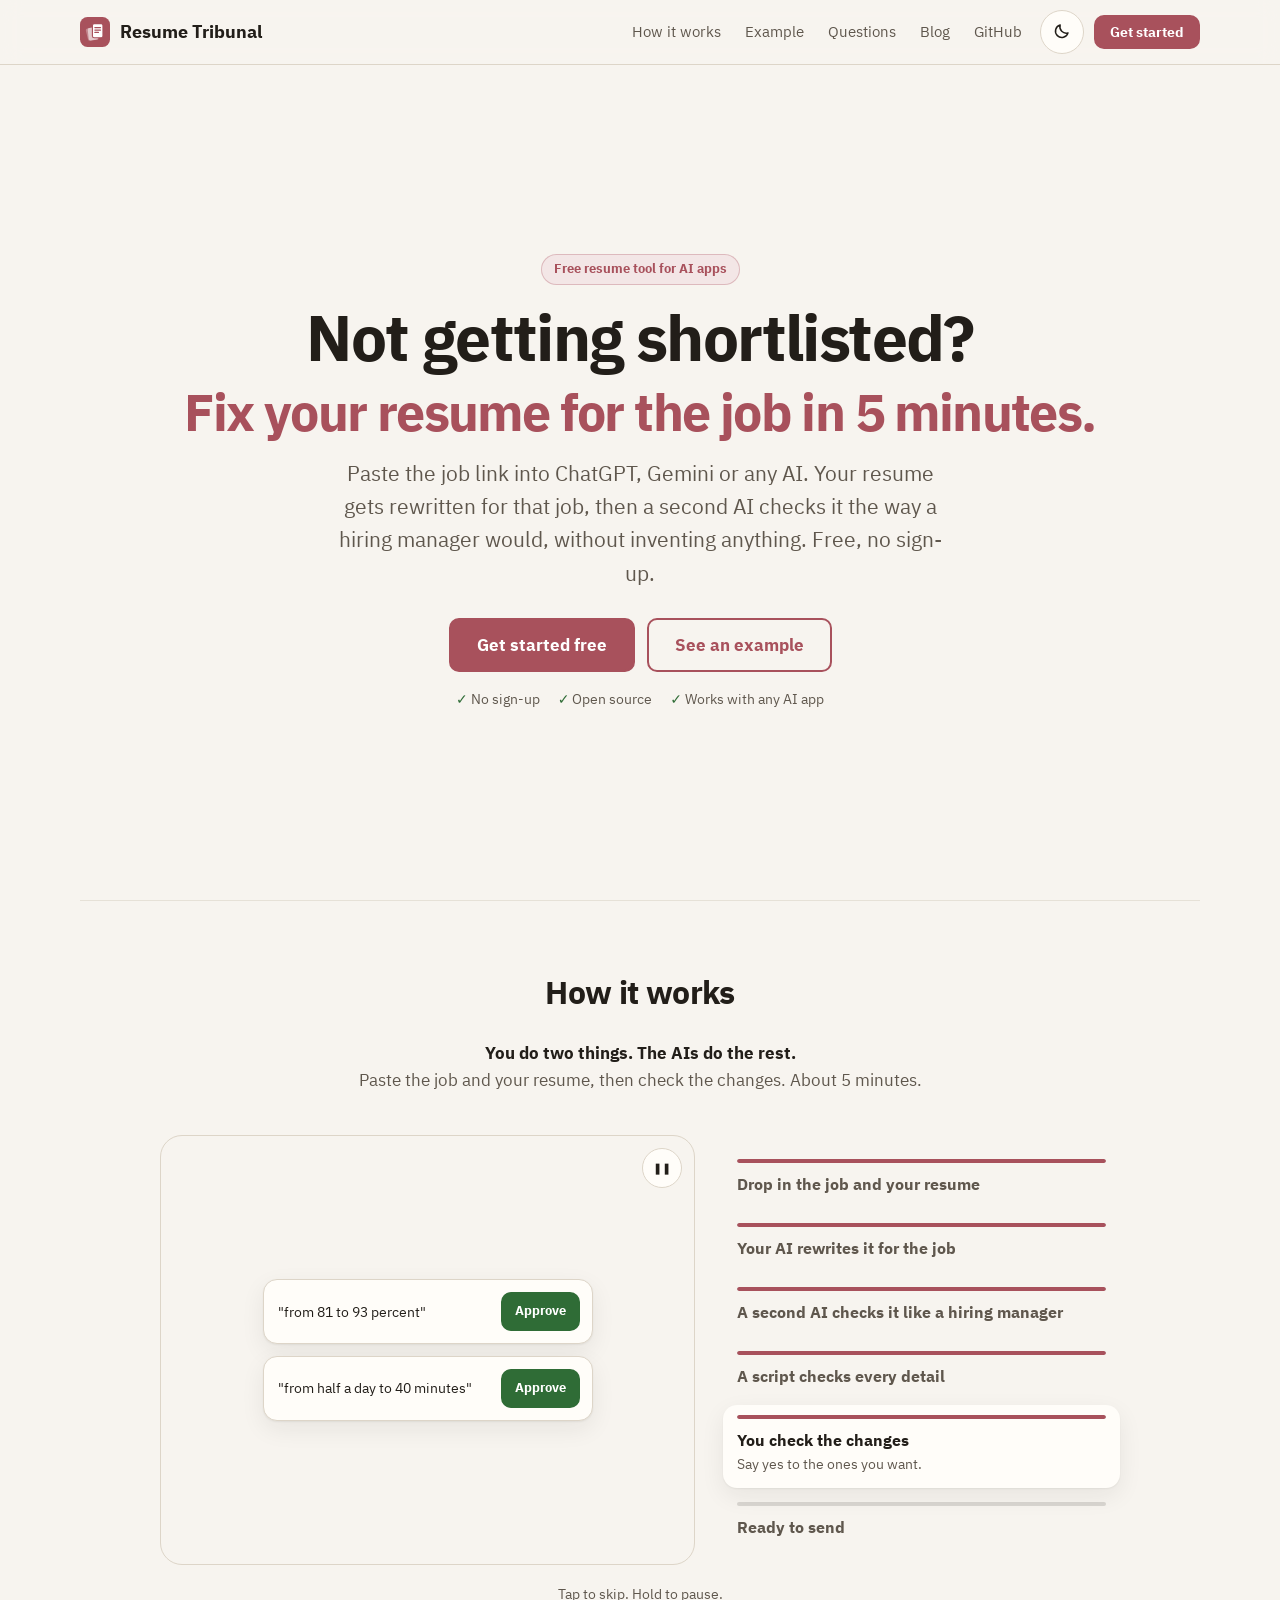
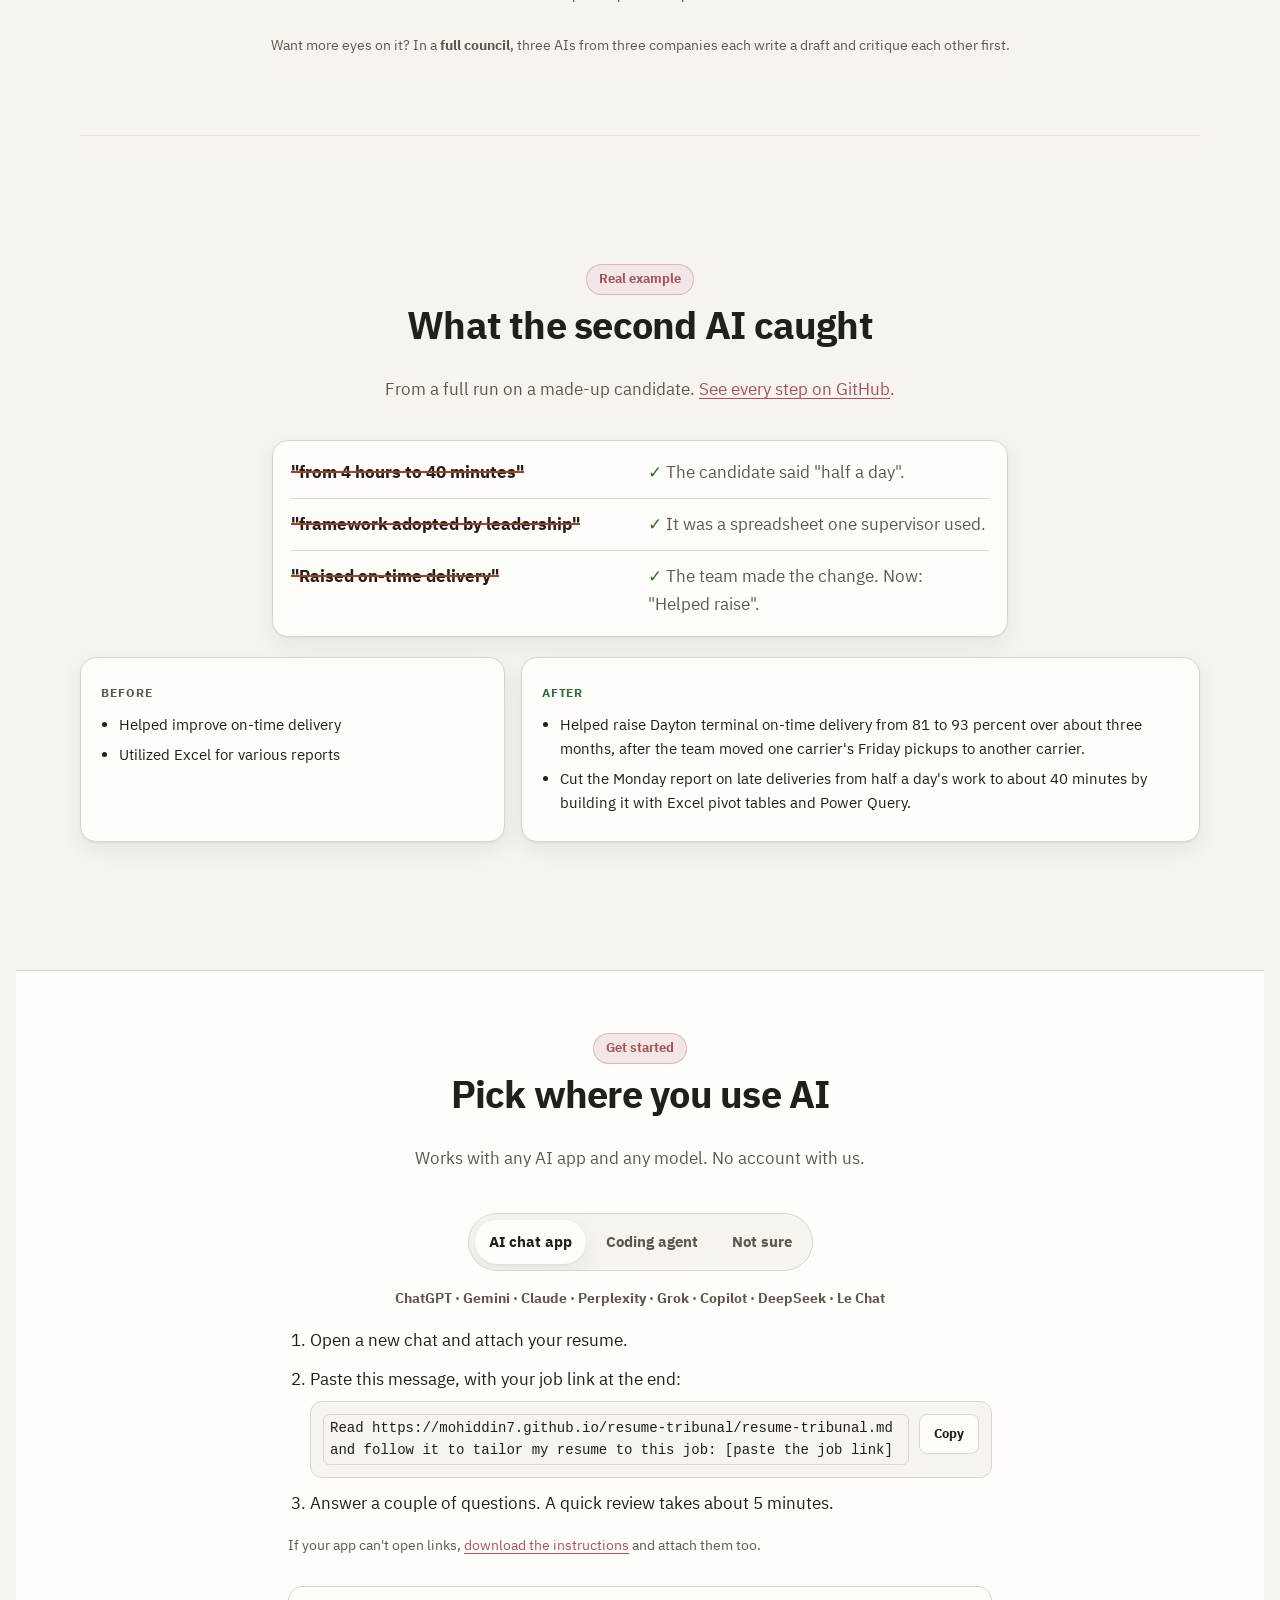
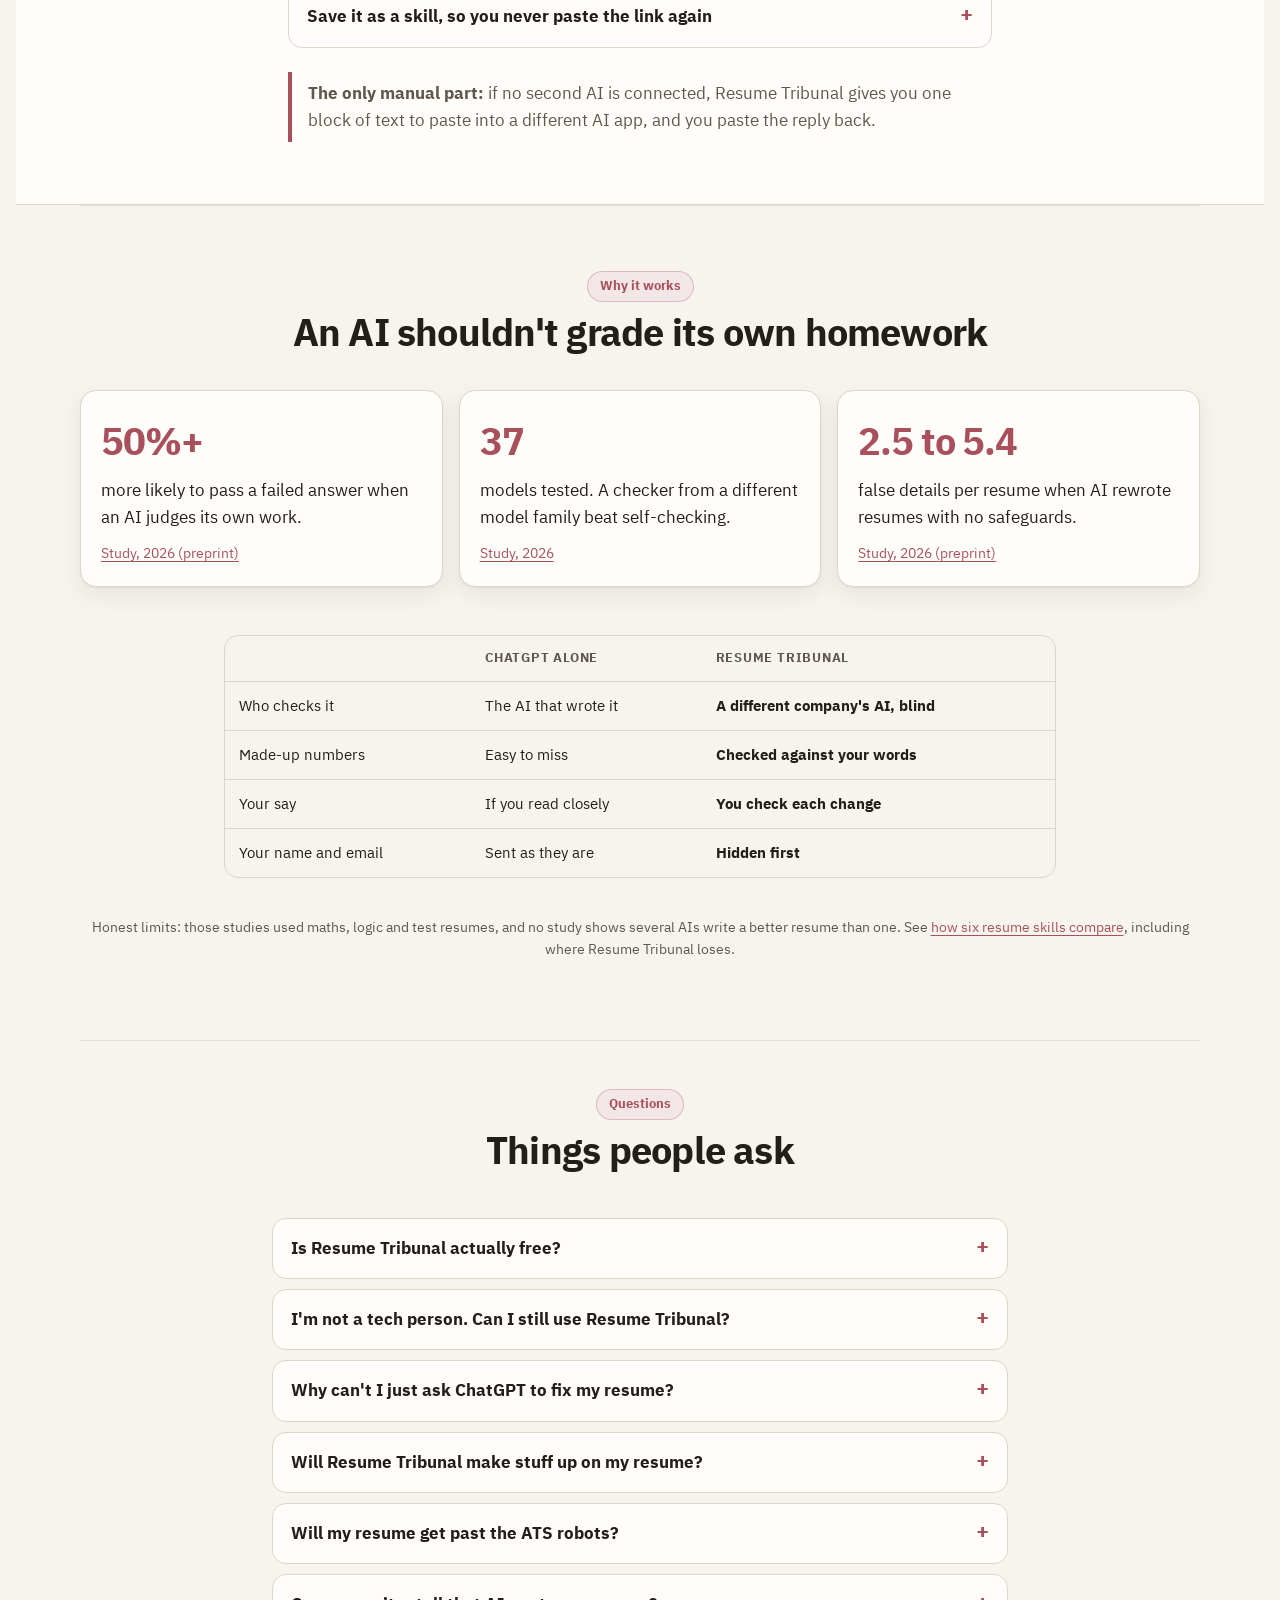
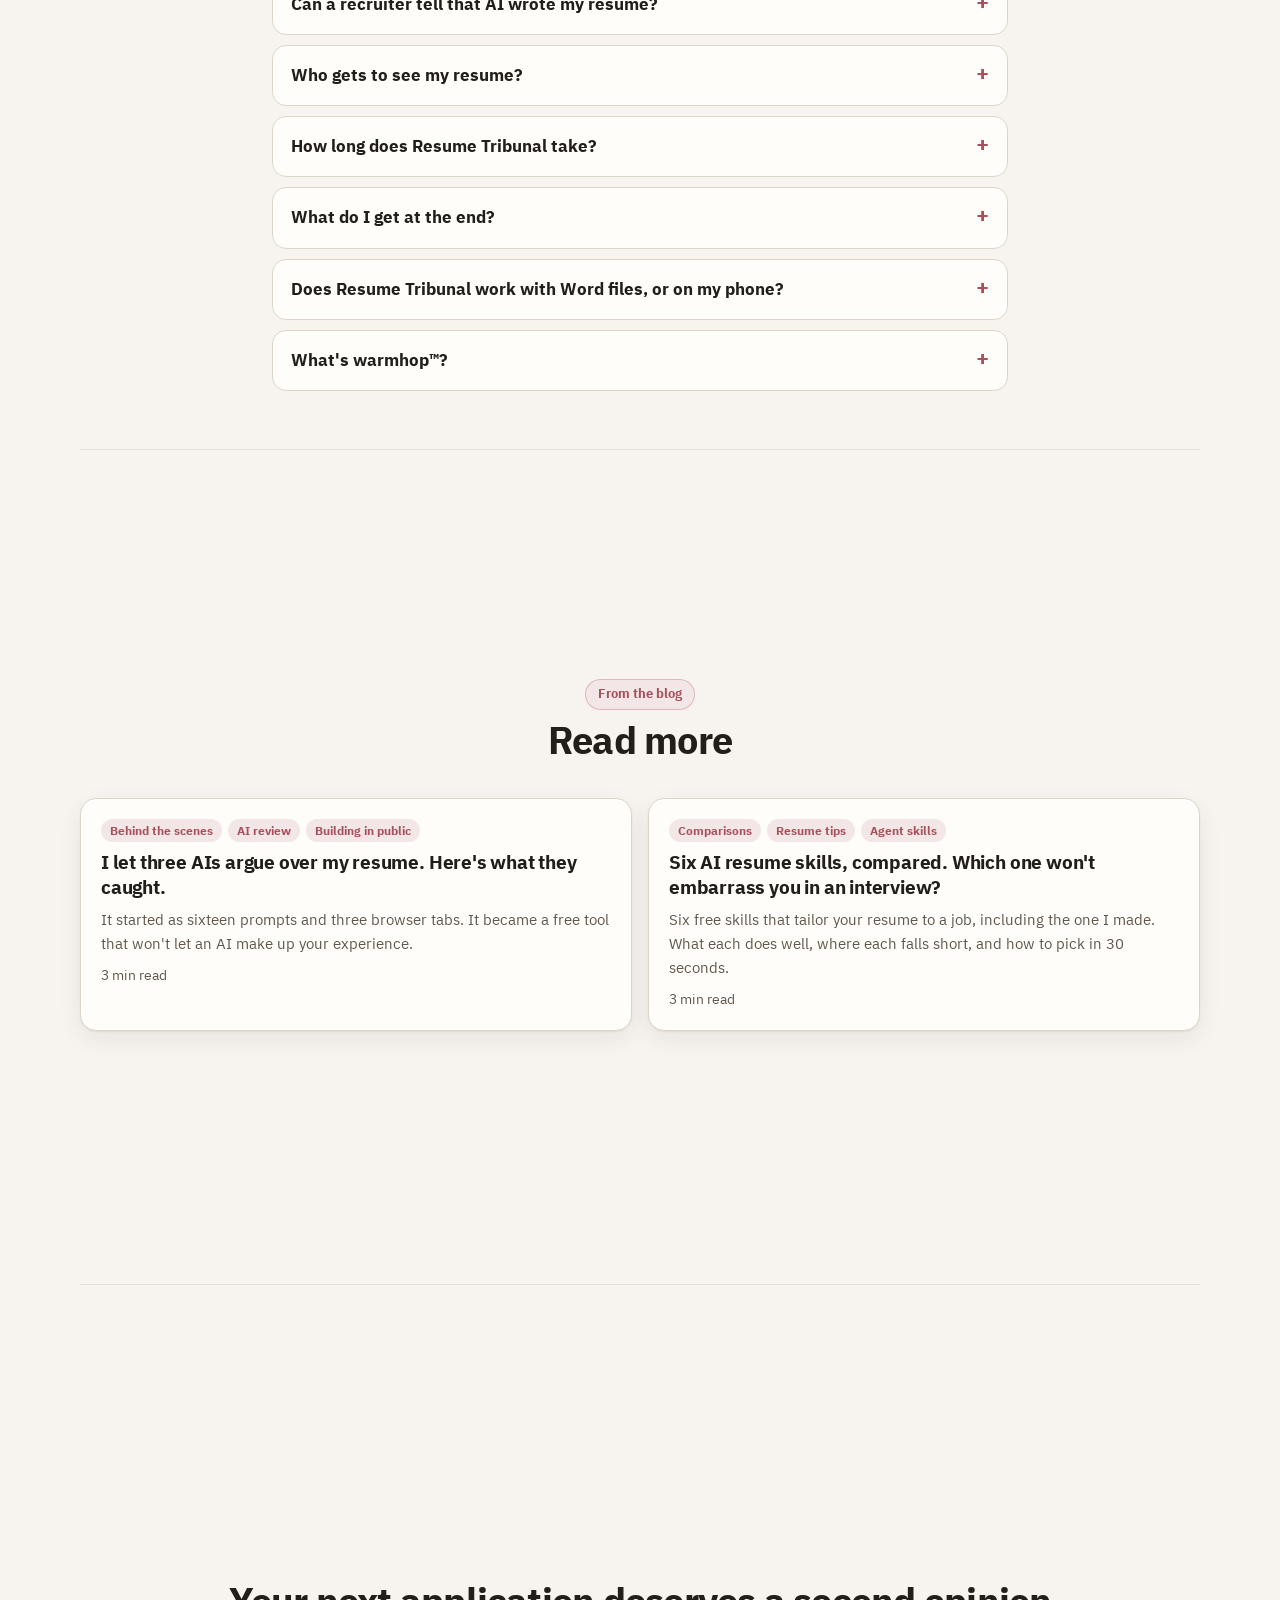
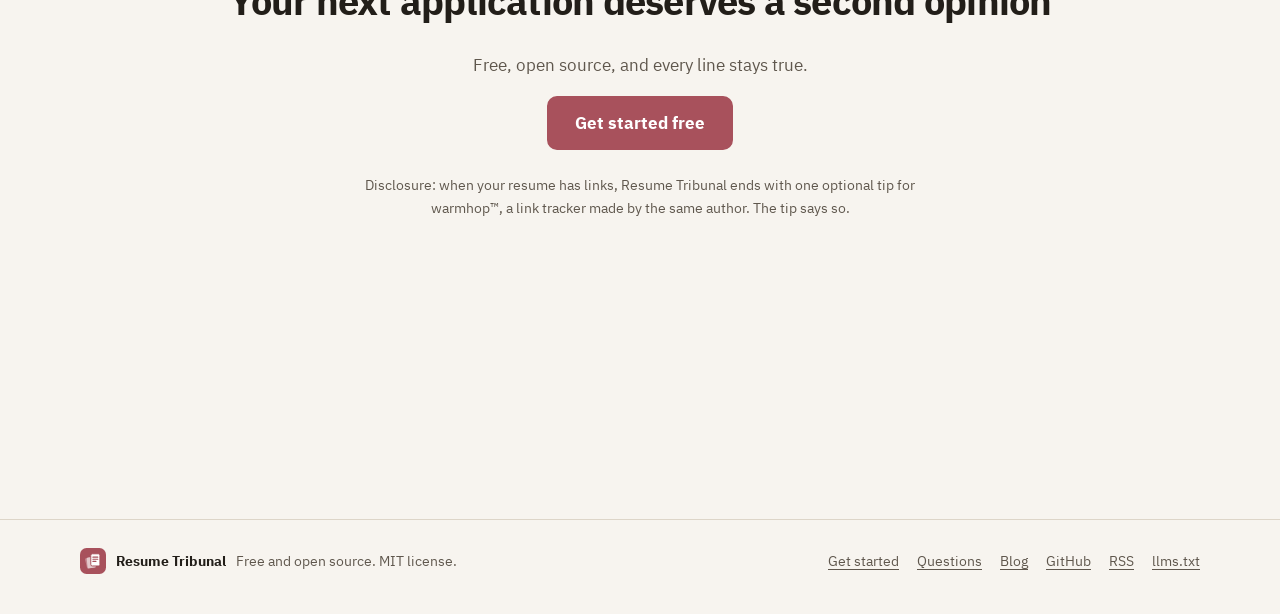
==== docs/index.html @ 31304c84 "Self-hosted IBM Plex Sans, footer at the bottom, working blog tags, funnier posts - font: IBM Plex S" ====
<!doctype html>
<html lang="en">
<head>
<meta charset="utf-8">
<meta name="viewport" content="width=device-width, initial-scale=1, viewport-fit=cover">
<title>Free AI Resume Tailoring That Doesn&#x27;t Make Stuff Up | Resume Tribunal</title>
<meta name="description" content="Not getting shortlisted? Fix your resume or CV for the job in 5 minutes with ChatGPT, Gemini or any AI, without anything made up. Free, no sign-up.">
<link rel="canonical" href="https://mohiddin7.github.io/resume-tribunal/">
<link rel="icon" href="assets/favicon.svg" type="image/svg+xml">
<link rel="apple-touch-icon" href="assets/apple-touch-icon.png">
<link rel="alternate" type="application/rss+xml" title="Resume Tribunal blog" href="https://mohiddin7.github.io/resume-tribunal/feed.xml">
<meta property="og:type" content="website">
<meta property="og:site_name" content="Resume Tribunal">
<meta property="og:title" content="Free AI Resume Tailoring That Doesn&#x27;t Make Stuff Up | Resume Tribunal">
<meta property="og:description" content="Not getting shortlisted? Fix your resume or CV for the job in 5 minutes with ChatGPT, Gemini or any AI, without anything made up. Free, no sign-up.">
<meta property="og:url" content="https://mohiddin7.github.io/resume-tribunal/">
<meta property="og:image" content="https://mohiddin7.github.io/resume-tribunal/assets/og.png">
<meta property="og:image:width" content="1200">
<meta property="og:image:height" content="630">
<meta name="twitter:card" content="summary_large_image">
<meta name="theme-color" content="#f7f4ef" media="(prefers-color-scheme: light)">
<meta name="theme-color" content="#14120f" media="(prefers-color-scheme: dark)">
<link rel="stylesheet" href="assets/site.css">
<script src="assets/site.js"></script>
<link rel="alternate" type="text/plain" href="llms.txt" title="Summary for AI assistants">
<script type="application/ld+json">{"@context": "https://schema.org", "@graph": [{"@type": "SoftwareApplication", "name": "Resume Tribunal", "applicationCategory": "BusinessApplication", "operatingSystem": "Any", "url": "https://mohiddin7.github.io/resume-tribunal/", "codeRepository": "https://github.com/mohiddin7/resume-tribunal", "license": "https://opensource.org/licenses/MIT", "softwareVersion": "1.0.0", "image": "https://mohiddin7.github.io/resume-tribunal/assets/og.png", "offers": {"@type": "Offer", "price": "0", "priceCurrency": "USD"}, "description": "A free, open-source Agent Skill that tailors a resume or CV to a job using only the candidate's own facts. A second AI from a different company checks every draft blind, a script checks every number against the candidate's own words, and the candidate approves each change."}, {"@type": "FAQPage", "mainEntity": [{"@type": "Question", "name": "Is Resume Tribunal actually free?", "acceptedAnswer": {"@type": "Answer", "text": "Yes. Resume Tribunal costs nothing and there's no sign-up. It runs inside AI apps you may already use, like Claude and ChatGPT. Their free plans are enough for a quick review. The thorough version sends more messages, so it runs more smoothly on a paid plan."}}, {"@type": "Question", "name": "I'm not a tech person. Can I still use Resume Tribunal?", "acceptedAnswer": {"@type": "Answer", "text": "Yes. You paste one message into any AI chat app, like ChatGPT, Gemini or Claude, attach your resume, and answer a couple of questions. There are no commands to type."}}, {"@type": "Question", "name": "Why can't I just ask ChatGPT to fix my resume?", "acceptedAnswer": {"@type": "Answer", "text": "You can, and ChatGPT is fine for a quick tidy-up. The catch is that an AI checking its own writing tends to approve it, made-up numbers included. Resume Tribunal has a second AI, from a different company, check the draft without knowing who wrote it. A script then compares every number to what you actually said."}}, {"@type": "Question", "name": "Will Resume Tribunal make stuff up on my resume?", "acceptedAnswer": {"@type": "Answer", "text": "No. Every number, tool and job title has to come from you, and a script checks that. If something is missing, Resume Tribunal asks you instead of guessing. You approve each changed line before you get the file."}}, {"@type": "Question", "name": "Will my resume get past the ATS robots?", "acceptedAnswer": {"@type": "Answer", "text": "Nobody can honestly promise that. ATS is the software employers use to collect applications, and most of it sorts candidates. It rarely rejects anyone on its own. Resume Tribunal keeps your layout simple enough for that software to read, and checks the PDF's text before you send it. After that, a person reads it."}}, {"@type": "Question", "name": "Can a recruiter tell that AI wrote my resume?", "acceptedAnswer": {"@type": "Answer", "text": "Resume Tribunal removes the usual giveaways, like long dashes and words such as \"spearheaded\", and keeps your own wording. It can't make the resume your unaided work, though. If an employer asks about AI use, be honest."}}, {"@type": "Question", "name": "Who gets to see my resume?", "acceptedAnswer": {"@type": "Answer", "text": "Not us. Resume Tribunal has no server. Before anything goes to a second AI, your name, email, phone number and links are swapped for stand-ins like <<NAME>>, and you're asked first. The AI apps you use see the rest under their own terms."}}, {"@type": "Question", "name": "How long does Resume Tribunal take?", "acceptedAnswer": {"@type": "Answer", "text": "About 5 minutes for a quick review. If you copy and paste between two apps yourself, add a few minutes."}}, {"@type": "Question", "name": "What do I get at the end?", "acceptedAnswer": {"@type": "Answer", "text": "Your finished resume as a PDF or Word file when your app can make files, and always as text you can paste into Word or Google Docs. You also get a list of what the job asks for that your resume doesn't show yet, plus the interview questions your resume is likely to prompt."}}, {"@type": "Question", "name": "Does Resume Tribunal work with Word files, or on my phone?", "acceptedAnswer": {"@type": "Answer", "text": "Word files are fine: attach your .docx as it is. Phones work too, but copying text between two apps is easier on a laptop."}}, {"@type": "Question", "name": "What's warmhop\u2122?", "acceptedAnswer": {"@type": "Answer", "text": "A link tracker for resumes, made by the same person who made Resume Tribunal. If your resume has links, you'll see one optional tip about it at the end. You don't need it, and nothing is sent to it."}}]}]}</script>
</head>
<body class="home">
<a class="skip" href="#main">Skip to content</a>
<header class="site"><div class="in">
  <a class="logo" href="" aria-label="Resume Tribunal home"><img src="assets/favicon.svg" alt="" width="30" height="30"><span>Resume Tribunal</span></a>
  <nav class="top" aria-label="Main">
    <a href="#how">How it works</a><a href="#proof">Example</a><a href="#faq">Questions</a><a href="blog/">Blog</a><a href="https://github.com/mohiddin7/resume-tribunal">GitHub</a>
  </nav>
  <button class="icon theme" type="button" aria-label="Switch to dark mode"><span class="moon"><svg viewBox="0 0 24 24" width="18" height="18" aria-hidden="true"><path d="M20 14.5A8.5 8.5 0 0 1 9.5 4a8.5 8.5 0 1 0 10.5 10.5z" fill="none" stroke="currentColor" stroke-width="2" stroke-linejoin="round"/></svg></span><span class="sun"><svg viewBox="0 0 24 24" width="18" height="18" aria-hidden="true"><circle cx="12" cy="12" r="4.5" fill="none" stroke="currentColor" stroke-width="2"/><path d="M12 2v2.5M12 19.5V22M2 12h2.5M19.5 12H22M4.9 4.9l1.8 1.8M17.3 17.3l1.8 1.8M4.9 19.1l1.8-1.8M17.3 6.7l1.8-1.8" stroke="currentColor" stroke-width="2" stroke-linecap="round"/></svg></span></button>
  <a class="btn primary small" href="#start">Get started</a>
</div></header>
<main id="main">
<section class="hero">
  <span class="eyebrow">Free resume tool for AI apps</span>
  <h1>Not getting shortlisted?<br><span class="accent">Fix your resume for the job in 5 minutes.</span></h1>
  <p class="lede">Paste the job link into ChatGPT, Gemini or any AI. Your resume gets rewritten for that job, then a second AI checks it the way a hiring manager would, without inventing anything. Free, no sign-up.</p>
  <div class="cta"><a class="btn primary big" href="#start">Get started free</a><a class="btn ghost big" href="#proof">See an example</a></div>
  <ul class="trust"><li>No sign-up</li><li>Open source</li><li>Works with any AI app</li></ul>
</section>

<section id="how">
  <h2>How it works</h2>
  <p class="sub"><strong>You do two things. The AIs do the rest.</strong><br>Paste the job and your resume, then check the changes. About 5 minutes.</p>
  <div class="hiw" aria-roledescription="carousel" aria-label="How Resume Tribunal works">
    <ol class="steps6" role="tablist"><li role="presentation"><button role="tab" class="st" data-i="0" aria-selected="true"><span class="bar"><b></b></span><span class="stt">Drop in the job and your resume</span><span class="sts">Paste the link into any AI chat.</span></button></li><li role="presentation"><button role="tab" class="st" data-i="1" aria-selected="false"><span class="bar"><b></b></span><span class="stt">Your AI rewrites it for the job</span><span class="sts">In the job&#x27;s own words.</span></button></li><li role="presentation"><button role="tab" class="st" data-i="2" aria-selected="false"><span class="bar"><b></b></span><span class="stt">A second AI checks it like a hiring manager</span><span class="sts">It catches anything made up.</span></button></li><li role="presentation"><button role="tab" class="st" data-i="3" aria-selected="false"><span class="bar"><b></b></span><span class="stt">A script checks every detail</span><span class="sts">Layout, AI phrases, numbers.</span></button></li><li role="presentation"><button role="tab" class="st" data-i="4" aria-selected="false"><span class="bar"><b></b></span><span class="stt">You check the changes</span><span class="sts">Say yes to the ones you want.</span></button></li><li role="presentation"><button role="tab" class="st" data-i="5" aria-selected="false"><span class="bar"><b></b></span><span class="stt">Ready to send</span><span class="sts">Plus the questions you&#x27;ll be asked.</span></button></li></ol>
    <div class="stage" tabindex="0" aria-live="polite">
      <button class="icon pause" type="button" aria-label="Pause" aria-pressed="false"><span class="ps">❚❚</span><span class="pl">▶</span></button>
<div data-t="Drop in the job and your resume" data-d="Paste the link into any AI chat." class="sc on sc1"><div class="chat"><span class="typed">Tailor my resume to this job</span><span class="send">↑</span></div>
  <div class="pill job"><svg viewBox="0 0 24 24" width="14" height="14" aria-hidden="true"><path d="M10 14a4 4 0 0 0 5.7 0l3-3a4 4 0 0 0-5.7-5.7l-1 1M14 10a4 4 0 0 0-5.7 0l-3 3a4 4 0 0 0 5.7 5.7l1-1" fill="none" stroke="currentColor" stroke-width="2.2" stroke-linecap="round"/></svg>Job link</div>
  <div class="rc rc-in"><span class="rc-name"></span><span class="rc-sub"></span><i></i><i></i><i class="short"></i></div></div>
<div data-t="Your AI rewrites it for the job" data-d="In the job&#x27;s own words." class="sc sc2"><div class="rc big"><span class="sctag t-blue">AI 1</span><span class="rc-name"></span><span class="rc-sub"></span>
  <p class="old">Helped improve on-time delivery</p>
  <p class="new n1">Helped raise on-time delivery from 81 to 93 percent</p>
  <p class="new n2">Cut report prep from 4 hours to 40 minutes</p></div>
  <span class="kw k1">Excel</span><span class="kw k2">Power Query</span><span class="kw k3">Carrier data</span></div>
<div data-t="A second AI checks it like a hiring manager" data-d="It catches anything made up." class="sc sc3"><div class="rc big"><span class="sctag t-swap"><b>AI 1</b><b>Draft K</b></span><span class="rc-name"></span><span class="rc-sub"></span>
  <p>Helped raise on-time delivery from 81 to 93 percent</p>
  <p class="catch">Cut report prep from <span class="bad">4 hours</span><span class="fix">half a day</span> to 40 minutes</p>
  <span class="lens"></span></div>
  <span class="note">You said "half a day"</span><span class="verdict">Would shortlist: yes</span></div>
<div data-t="A script checks every detail" data-d="Layout, AI phrases, numbers." class="sc sc4"><div class="rc"><span class="rc-name"></span><span class="rc-sub"></span><i></i><i></i><i class="short"></i><span class="scan"></span></div>
  <ul class="checks"><li class="c1"><b>✓</b>Screening software can read it</li><li class="c2"><b>✓</b>No AI-sounding phrases</li><li class="c3"><b>✓</b>Every number matches your words</li></ul></div>
<div data-t="You check the changes" data-d="Say yes to the ones you want." class="sc sc5"><div class="chg ch1"><p>"from 81 to 93 percent"</p><span class="ok">Approve</span></div>
  <div class="chg ch2"><p>"from half a day to 40 minutes"</p><span class="ok">Approve</span></div><span class="tap"></span></div>
<div data-t="Ready to send" data-d="Plus the questions you&#x27;ll be asked." class="sc sc6"><div class="pile"><span class="p1"></span><span class="p2"></span><div class="rc lift"><span class="rc-name"></span><span class="rc-sub"></span><i></i><i></i><i class="short"></i></div></div>
  <span class="pill pdf">Resume.pdf</span><span class="pill qs">5 interview questions</span></div>
    </div>
    <p class="cap"><strong></strong><span></span></p>
  </div>
  <p class="center meta hint">Tap to skip. Hold to pause.</p>
  <p class="center meta">Want more eyes on it? In a <strong>full council</strong>, three AIs from three companies each write a draft and critique each other first.</p>
</section>



<section id="proof">
  <span class="eyebrow">Real example</span>
  <h2>What the second AI caught</h2>
  <p class="sub">From a full run on a made-up candidate. <a href="https://github.com/mohiddin7/resume-tribunal/tree/main/examples/operations-analyst">See every step on GitHub</a>.</p>
  <ul class="card caughtlist">
    <li><span class="was">"from 4 hours to 40 minutes"</span><span class="is">The candidate said "half a day".</span></li>
    <li><span class="was">"framework adopted by leadership"</span><span class="is">It was a spreadsheet one supervisor used.</span></li>
    <li><span class="was">"Raised on-time delivery"</span><span class="is">The team made the change. Now: "Helped raise".</span></li>
  </ul>
  <div class="ba">
    <div class="card"><span class="label">Before</span><ul><li>Helped improve on-time delivery</li><li>Utilized Excel for various reports</li></ul></div>
    <div class="card after"><span class="label">After</span><ul><li>Helped raise Dayton terminal on-time delivery from 81 to 93 percent over about three months, after the team moved one carrier's Friday pickups to another carrier.</li>
      <li>Cut the Monday report on late deliveries from half a day's work to about 40 minutes by building it with Excel pivot tables and Power Query.</li></ul></div>
  </div>
</section>

<section id="start" class="band">
  <span class="eyebrow">Get started</span>
  <h2>Pick where you use AI</h2>
  <p class="sub">Works with any AI app and any model. No account with us.</p>
  <div class="tabs" role="tablist" aria-label="Where you use AI">
    <button role="tab" aria-selected="true" aria-controls="t-chat" id="b-chat">AI chat app</button>
    <button role="tab" aria-selected="false" aria-controls="t-agent" id="b-agent">Coding agent</button>
    <button role="tab" aria-selected="false" aria-controls="t-other" id="b-other">Not sure</button>
  </div>
  <div class="panels">
  <div class="panel" role="tabpanel" id="t-chat" aria-labelledby="b-chat">
    <p class="apps">ChatGPT · Gemini · Claude · Perplexity · Grok · Copilot · DeepSeek · Le Chat</p>
    <ol class="steps">
      <li>Open a new chat and attach your resume.</li>
      <li>Paste this message, with your job link at the end:
        <div class="copybox"><code>Read https:/<wbr>/<wbr>mohiddin7.github.io/<wbr>resume-tribunal/<wbr>resume-tribunal<wbr>.md and follow it to tailor my resume to this job: [paste the job link]</code><button type="button" class="copy" data-copy="Read https://mohiddin7.github.io/resume-tribunal/resume-tribunal.md and follow it to tailor my resume to this job: [paste the job link]">Copy</button></div></li>
      <li>Answer a couple of questions. A quick review takes about 5 minutes.</li>
    </ol>
    <p class="meta">If your app can't open links, <a href="resume-tribunal.md" download>download the instructions</a> and attach them too.</p>
  </div>
  <div class="panel" role="tabpanel" id="t-agent" aria-labelledby="b-agent" hidden>
    <p class="apps">Claude Code · Codex · Antigravity · Gemini CLI · Cursor · GitHub Copilot · Grok Build · OpenCode</p>
    <ol class="steps">
      <li>Send your agent this message. It asks your permission, installs Resume Tribunal, and starts:
        <div class="copybox"><code>Install the Resume Tribunal skill (npx skills add mohiddin7/resume-tribunal), then tailor my resume to this job: [paste the job link]</code><button type="button" class="copy" data-copy="Install the Resume Tribunal skill (npx skills add mohiddin7/resume-tribunal), then tailor my resume to this job: [paste the job link]">Copy</button></div></li>
      <li>Point it at your resume file when it asks.</li>
    </ol>
    <p class="meta">With two or more of these signed in on your computer, the second and third AIs run by themselves.</p>
  </div>
  <div class="panel" role="tabpanel" id="t-other" aria-labelledby="b-other" hidden>
    <p>Any AI that can read a file works, on a laptop or a phone.</p>
    <ol class="steps">
      <li><a class="btn primary small" href="resume-tribunal.md" download>Download the instructions</a></li>
      <li>In any AI chat, attach that file and your resume, then say <strong>"Follow this file to tailor my resume to this job:"</strong> and paste the job link.</li>
      <li>Answer a couple of questions. A quick review takes about 5 minutes.</li>
    </ol>
  </div>
  </div>
  <details class="more"><summary>Save it as a skill, so you never paste the link again</summary>
      <p>Most apps now take skills. Download <a href="https://github.com/mohiddin7/resume-tribunal/releases/latest/download/resume-tribunal.zip">resume-tribunal.zip</a> once and upload it:</p>
      <ul>
        <li><strong>Gemini:</strong> Settings, Skills, Upload (personal accounts, 18 and over).</li>
        <li><strong>Claude:</strong> Customize, Skills, +, Upload a skill. On Pro or Max you can skip the download: Customize, Plugins, Add marketplace, then <code>mohiddin7/resume-tribunal</code>.</li>
        <li><strong>ChatGPT, Grok, Perplexity:</strong> look for Skills in your settings. Which plans have it varies.</li>
      </ul>
      <p class="meta">Checked October 2026 against each app's help pages. Menus change.</p>
    </details>
  <div class="note"><strong>The only manual part:</strong> if no second AI is connected, Resume Tribunal gives you one block of text to paste into a different AI app, and you paste the reply back.</div>
</section>

<section id="why">
  <span class="eyebrow">Why it works</span>
  <h2>An AI shouldn't grade its own homework</h2>
  <div class="grid three stats">
    <div class="card stat"><span class="big">50%+</span><p>more likely to pass a failed answer when an AI judges its own work.</p><a href="https://arxiv.org/abs/2604.06996">Study, 2026 (preprint)</a></div>
    <div class="card stat"><span class="big">37</span><p>models tested. A checker from a different model family beat self-checking.</p><a href="https://arxiv.org/abs/2512.02304">Study, 2026</a></div>
    <div class="card stat"><span class="big">2.5 to 5.4</span><p>false details per resume when AI rewrote resumes with no safeguards.</p><a href="https://arxiv.org/abs/2607.01457">Study, 2026 (preprint)</a></div>
  </div>
  <div class="table"><table>
    <tr><th></th><th>ChatGPT alone</th><th>Resume Tribunal</th></tr>
    <tr><td>Who checks it</td><td>The AI that wrote it</td><td><strong>A different company's AI, blind</strong></td></tr>
    <tr><td>Made-up numbers</td><td>Easy to miss</td><td><strong>Checked against your words</strong></td></tr>
    <tr><td>Your say</td><td>If you read closely</td><td><strong>You check each change</strong></td></tr>
    <tr><td>Your name and email</td><td>Sent as they are</td><td><strong>Hidden first</strong></td></tr>
  </table></div>
  <p class="center meta">Honest limits: those studies used maths, logic and test resumes, and no study shows several AIs write a better resume than one. See <a href="blog/resume-skills-compared.html">how six resume skills compare</a>, including where Resume Tribunal loses.</p>
</section>

<section id="faq">
  <span class="eyebrow">Questions</span>
  <h2>Things people ask</h2>
  <div class="faq"><details><summary>Is Resume Tribunal actually free?</summary><p>Yes. Resume Tribunal costs nothing and there&#x27;s no sign-up. It runs inside AI apps you may already use, like Claude and ChatGPT. Their free plans are enough for a quick review. The thorough version sends more messages, so it runs more smoothly on a paid plan.</p></details>
<details><summary>I&#x27;m not a tech person. Can I still use Resume Tribunal?</summary><p>Yes. You paste one message into any AI chat app, like ChatGPT, Gemini or Claude, attach your resume, and answer a couple of questions. There are no commands to type.</p></details>
<details><summary>Why can&#x27;t I just ask ChatGPT to fix my resume?</summary><p>You can, and ChatGPT is fine for a quick tidy-up. The catch is that an AI checking its own writing tends to approve it, made-up numbers included. Resume Tribunal has a second AI, from a different company, check the draft without knowing who wrote it. A script then compares every number to what you actually said.</p></details>
<details><summary>Will Resume Tribunal make stuff up on my resume?</summary><p>No. Every number, tool and job title has to come from you, and a script checks that. If something is missing, Resume Tribunal asks you instead of guessing. You approve each changed line before you get the file.</p></details>
<details><summary>Will my resume get past the ATS robots?</summary><p>Nobody can honestly promise that. ATS is the software employers use to collect applications, and most of it sorts candidates. It rarely rejects anyone on its own. Resume Tribunal keeps your layout simple enough for that software to read, and checks the PDF&#x27;s text before you send it. After that, a person reads it.</p></details>
<details><summary>Can a recruiter tell that AI wrote my resume?</summary><p>Resume Tribunal removes the usual giveaways, like long dashes and words such as &quot;spearheaded&quot;, and keeps your own wording. It can&#x27;t make the resume your unaided work, though. If an employer asks about AI use, be honest.</p></details>
<details><summary>Who gets to see my resume?</summary><p>Not us. Resume Tribunal has no server. Before anything goes to a second AI, your name, email, phone number and links are swapped for stand-ins like &lt;&lt;NAME&gt;&gt;, and you&#x27;re asked first. The AI apps you use see the rest under their own terms.</p></details>
<details><summary>How long does Resume Tribunal take?</summary><p>About 5 minutes for a quick review. If you copy and paste between two apps yourself, add a few minutes.</p></details>
<details><summary>What do I get at the end?</summary><p>Your finished resume as a PDF or Word file when your app can make files, and always as text you can paste into Word or Google Docs. You also get a list of what the job asks for that your resume doesn&#x27;t show yet, plus the interview questions your resume is likely to prompt.</p></details>
<details><summary>Does Resume Tribunal work with Word files, or on my phone?</summary><p>Word files are fine: attach your .docx as it is. Phones work too, but copying text between two apps is easier on a laptop.</p></details>
<details><summary>What&#x27;s warmhop™?</summary><p>A link tracker for resumes, made by the same person who made Resume Tribunal. If your resume has links, you&#x27;ll see one optional tip about it at the end. You don&#x27;t need it, and nothing is sent to it.</p></details></div>
</section>

<section id="blog">
  <span class="eyebrow">From the blog</span>
  <h2>Read more</h2>
  <div class="grid two"><a class="card post" href="blog/how-resume-tribunal-was-made.html"><span class="tags"><span class="tag">Behind the scenes</span><span class="tag">AI review</span><span class="tag">Building in public</span></span><strong>I let three AIs argue over my resume. Here&#x27;s what they caught.</strong><span class="desc">It started as sixteen prompts and three browser tabs. It became a free tool that won&#x27;t let an AI make up your experience.</span><span class="meta">3 min read</span></a>
<a class="card post" href="blog/resume-skills-compared.html"><span class="tags"><span class="tag">Comparisons</span><span class="tag">Resume tips</span><span class="tag">Agent skills</span></span><strong>Six AI resume skills, compared. Which one won&#x27;t embarrass you in an interview?</strong><span class="desc">Six free skills that tailor your resume to a job, including the one I made. What each does well, where each falls short, and how to pick in 30 seconds.</span><span class="meta">3 min read</span></a></div>
</section>

<section class="final">
  <h2>Your next application deserves a second opinion</h2>
  <p>Free, open source, and every line stays true.</p>
  <a class="btn primary big" href="#start">Get started free</a>
  <p class="meta disclose">Disclosure: when your resume has links, Resume Tribunal ends with one optional tip for warmhop™, a link tracker made by the same author. The tip says so.</p>
</section>
</main>
<a class="mcta btn primary" href="#start">Get started free</a>
<footer class="site"><div class="in">
  <div class="fbrand"><img src="assets/favicon.svg" alt="" width="26" height="26"><strong>Resume Tribunal</strong><span>Free and open source. MIT license.</span></div>
  <nav aria-label="Footer"><a href="#start">Get started</a><a href="#faq">Questions</a><a href="blog/">Blog</a><a href="https://github.com/mohiddin7/resume-tribunal">GitHub</a><a href="https://mohiddin7.github.io/resume-tribunal/feed.xml">RSS</a><a href="llms.txt">llms.txt</a></nav>
</div></footer>
</body>
</html>
---- docs/assets/site.css ----
/* IBM Plex Sans, self-hosted (SIL Open Font License, fonts/OFL.txt). Served from this site, never from a font CDN. */
@font-face { font-family: "IBM Plex Sans"; font-style: normal; font-weight: 400; font-display: swap; src: url("fonts/ibm-plex-sans-400.woff2") format("woff2"); }
@font-face { font-family: "IBM Plex Sans"; font-style: normal; font-weight: 500; font-display: swap; src: url("fonts/ibm-plex-sans-500.woff2") format("woff2"); }
@font-face { font-family: "IBM Plex Sans"; font-style: normal; font-weight: 600; font-display: swap; src: url("fonts/ibm-plex-sans-600.woff2") format("woff2"); }
@font-face { font-family: "IBM Plex Sans"; font-style: normal; font-weight: 700; font-display: swap; src: url("fonts/ibm-plex-sans-700.woff2") format("woff2"); }
@font-face { font-family: "IBM Plex Sans"; font-style: italic; font-weight: 400; font-display: swap; src: url("fonts/ibm-plex-sans-400-italic.woff2") format("woff2"); }
/* Resume Tribunal. Colours from the warmhop™ palette. Light and dark follow the device; the toggle overrides. Phone first. */
:root {
  --bg: #f7f4ef; --surf: #fffdf9; --ink: #221e19; --muted: #5f574d; --line: #ddd5c8; --tint: #f3e6e6;
  --brand: #a8515c; --onbrand: #fff; --blue: #35619a; --green: #2f6c36; --danger: #a14126;
  --shadow: 0 1px 2px rgba(34,30,25,.06), 0 8px 24px rgba(34,30,25,.07);
  color-scheme: light;
}
@media (prefers-color-scheme: dark) {
  :root:not([data-theme="light"]) {
    --bg: #14120f; --surf: #221e19; --ink: #f3ede4; --muted: #b5ab9e; --line: #3a332b; --tint: #3a2326;
    --brand: #d67a84; --onbrand: #14120f; --blue: #4e88d3; --green: #479650; --danger: #db6141;
    --shadow: 0 1px 2px rgba(0,0,0,.3), 0 8px 24px rgba(0,0,0,.25); color-scheme: dark;
  }
}
:root[data-theme="dark"] {
  --bg: #14120f; --surf: #221e19; --ink: #f3ede4; --muted: #b5ab9e; --line: #3a332b; --tint: #3a2326;
  --brand: #d67a84; --onbrand: #14120f; --blue: #4e88d3; --green: #479650; --danger: #db6141;
  --shadow: 0 1px 2px rgba(0,0,0,.3), 0 8px 24px rgba(0,0,0,.25); color-scheme: dark;
}

* { box-sizing: border-box; }
[hidden] { display: none !important; }
html { -webkit-text-size-adjust: 100%; scroll-behavior: smooth; scroll-padding-top: 72px; }
body { margin: 0; background: var(--bg); color: var(--ink); font: 17px/1.6 "IBM Plex Sans", system-ui, -apple-system, "Segoe UI", Roboto, sans-serif; overflow-x: hidden; }
a { color: var(--brand); text-underline-offset: 3px; }
img { max-width: 100%; height: auto; }
:focus-visible { outline: 3px solid var(--blue); outline-offset: 2px; border-radius: 6px; }
.skip, .sr { position: absolute; left: -9999px; }
.skip:focus { left: 16px; top: 8px; background: var(--surf); padding: 8px 12px; z-index: 20; }
h1, h2, h3 { letter-spacing: -0.02em; line-height: 1.15; }
h1 { font-size: clamp(2.1rem, 8.5vw, 4rem); font-weight: 850; margin: 16px 0; }
h2 { font-size: clamp(1.6rem, 5.5vw, 2.4rem); font-weight: 800; margin: 8px 0 12px; }
h3 { font-size: 1.15rem; margin: 0 0 6px; }
.accent { color: var(--brand); }
.lede { font-size: clamp(1.05rem, 3.6vw, 1.3rem); color: var(--muted); max-width: 38rem; }
.meta { color: var(--muted); font-size: 14px; }
.center { text-align: center; margin-left: auto; margin-right: auto; }
.eyebrow { display: inline-block; font-size: 13px; font-weight: 700; color: var(--brand); background: var(--tint); border: 1px solid color-mix(in srgb, var(--brand) 30%, transparent); padding: 4px 12px; border-radius: 999px; }

/* buttons */
.btn { display: inline-flex; align-items: center; justify-content: center; gap: 8px; padding: 11px 18px; border-radius: 10px; font-weight: 700; text-decoration: none; border: 2px solid var(--brand); line-height: 1.2; cursor: pointer; font-size: 16px; }
.btn.primary { background: var(--brand); color: var(--onbrand); }
.btn.ghost { color: var(--brand); background: transparent; }
.btn.big { padding: 15px 26px; font-size: 17px; }
.btn.small { padding: 7px 14px; font-size: 14px; }
.btn:hover { filter: brightness(1.06); }
.icon { width: 40px; height: 40px; border-radius: 999px; border: 1px solid var(--line); background: var(--surf); color: var(--ink); display: inline-grid; place-items: center; cursor: pointer; padding: 0; }
.theme .sun, :root[data-theme="dark"] .theme .moon { display: none; }
:root[data-theme="dark"] .theme .sun { display: inline; }
@media (prefers-color-scheme: dark) { :root:not([data-theme]) .theme .moon { display: none; } :root:not([data-theme]) .theme .sun { display: inline; } }

/* header */
header.site { position: sticky; top: 0; z-index: 10; background: color-mix(in srgb, var(--bg) 88%, transparent); backdrop-filter: blur(10px); border-bottom: 1px solid var(--line); }
header.site .in { max-width: 72rem; margin: 0 auto; padding: 10px 16px; display: flex; align-items: center; gap: 10px; }
.logo { display: flex; align-items: center; gap: 10px; font-weight: 800; color: var(--ink); text-decoration: none; font-size: 18px; margin-right: auto; }
nav.top { display: none; gap: 24px; font-size: 15px; margin-right: 8px; }
nav.top a { color: var(--muted); text-decoration: none; }
nav.top a:hover { color: var(--ink); }
@media (min-width: 880px) { nav.top { display: flex; } }
@media (max-width: 380px) { .logo span { display: none; } }

/* layout */
main { max-width: 72rem; margin: 0 auto; padding: 0 16px; }
section { padding: 56px 0; text-align: center; }
section > p, section > .sub { margin-left: auto; margin-right: auto; }
.sub { color: var(--muted); max-width: 40rem; }
.band { background: var(--surf); border-top: 1px solid var(--line); border-bottom: 1px solid var(--line); margin: 0 -16px; padding-left: 16px; padding-right: 16px; }
@media (min-width: 72rem) { .band { margin: 0 calc((72rem - 100vw) / 2); padding-left: calc((100vw - 72rem) / 2 + 16px); padding-right: calc((100vw - 72rem) / 2 + 16px); } }
.card { background: var(--surf); border: 1px solid var(--line); border-radius: 16px; padding: 20px; box-shadow: var(--shadow); text-align: left; }
.band .card { background: var(--bg); }
.grid { display: grid; gap: 16px; margin: 24px 0; }
@media (min-width: 720px) { .grid.two { grid-template-columns: 1fr 1fr; } .grid.three { grid-template-columns: repeat(3, 1fr); } }

/* hero */
.hero { padding: 48px 0 24px; }
.hero h1 { margin-left: auto; margin-right: auto; }
.hero .lede { margin: 0 auto; }
.cta { display: flex; flex-direction: column; gap: 12px; margin: 28px auto 16px; max-width: 22rem; }
@media (min-width: 560px) { .cta { flex-direction: row; justify-content: center; max-width: none; } }
.trust { list-style: none; padding: 0; margin: 0; display: flex; flex-wrap: wrap; justify-content: center; gap: 6px 18px; color: var(--muted); font-size: 14px; }
.trust li::before { content: "✓ "; color: var(--green); font-weight: 800; }

/* hero demo */
.demo-wrap { max-width: 60rem; margin: 8px auto 24px; padding: 0; }
.demo-head { display: flex; align-items: center; justify-content: center; gap: 12px; color: var(--muted); font-size: 14px; font-weight: 700; margin-bottom: 12px; }
.demo-head .icon { width: 32px; height: 32px; font-size: 11px; }
.pause .pl, .paused .pause .ps { display: none; } .paused .pause .pl { display: inline; }
.paused .demo-wrap * { animation-play-state: paused !important; }
.demo { display: grid; gap: 12px; text-align: left; }
@media (min-width: 760px) { .demo { grid-template-columns: 1fr 1fr; } }
.pane { background: var(--surf); border: 1px solid var(--line); border-radius: 16px; padding: 16px; box-shadow: var(--shadow); min-height: 230px; }
.pane-h { display: flex; align-items: center; gap: 8px; font-size: 14px; font-weight: 700; color: var(--muted); padding-bottom: 10px; border-bottom: 1px solid var(--line); margin-bottom: 10px; }
.badge { font-size: 12px; font-weight: 800; padding: 2px 8px; border-radius: 6px; color: var(--onbrand); }
.badge.blue { background: var(--blue); } .badge.brand { background: var(--brand); }
.line { margin: 8px 0; padding: 10px 12px; border-radius: 10px; background: var(--bg); font-size: 15px; }
.line.new { border-left: 4px solid var(--blue); }
.row { display: flex; gap: 10px; align-items: flex-start; margin: 8px 0; padding: 10px 12px; border-radius: 10px; background: var(--bg); font-size: 14px; line-height: 1.4; }
.row.neg { background: var(--tint); }
.ic { flex: none; width: 22px; height: 22px; border-radius: 999px; display: inline-grid; place-items: center; font-size: 13px; font-weight: 900; color: #fff; }
.ic.ok { background: var(--green); } .ic.bad { background: var(--danger); }
.approve { display: flex; justify-content: center; align-items: center; gap: 10px; margin: 14px auto 0; font-weight: 700; background: var(--surf); border: 1px solid var(--line); border-radius: 999px; padding: 10px 18px; width: fit-content; max-width: 100%; box-shadow: var(--shadow); }
@media (prefers-reduced-motion: reduce) { .demo-wrap * { animation: none !important; } }

/* steps */
.steps3 { list-style: none; padding: 0; margin: 28px 0 8px; display: grid; gap: 16px; }
@media (min-width: 760px) { .steps3 { grid-template-columns: repeat(3, 1fr); } }
.steps3 li { background: var(--bg); border: 1px solid var(--line); border-radius: 16px; padding: 22px; text-align: left; }
.num { display: inline-grid; place-items: center; width: 36px; height: 36px; border-radius: 999px; background: var(--brand); color: var(--onbrand); font-weight: 800; margin-bottom: 10px; }
.steps3 p { margin: 0; color: var(--muted); }

/* proof */
.caught { display: flex; flex-direction: column; gap: 8px; }
.was { text-decoration: line-through; text-decoration-color: var(--danger); text-decoration-thickness: 2px; font-weight: 700; }
.is { color: var(--muted); }
.is::before { content: "✓ "; color: var(--green); font-weight: 900; }
.ba { display: grid; gap: 16px; }
@media (min-width: 720px) { .ba { grid-template-columns: 1fr 1.6fr; } }
.ba .label { font-size: 12px; font-weight: 800; letter-spacing: .08em; text-transform: uppercase; color: var(--muted); }
.ba .after .label { color: var(--green); }
.ba ul { margin: 8px 0 0; padding-left: 18px; } .ba li { margin: 6px 0; }

/* start tabs */
.tabs { display: flex; gap: 6px; padding: 6px; border: 1px solid var(--line); border-radius: 999px; background: var(--bg); width: fit-content; max-width: 100%; margin: 24px auto 16px; overflow-x: auto; }
.tabs button { border: 0; background: none; color: var(--muted); font: inherit; font-size: 15px; font-weight: 700; padding: 8px 14px; border-radius: 999px; cursor: pointer; white-space: nowrap; }
.tabs button[aria-selected="true"] { background: var(--surf); color: var(--ink); box-shadow: var(--shadow); }
.panel { max-width: 44rem; margin: 0 auto; text-align: left; }
.steps { padding-left: 22px; } .steps li { margin: 12px 0; }
.copyline { display: inline-flex; align-items: center; gap: 8px; flex-wrap: wrap; margin-top: 6px; }
.copybox { display: flex; gap: 10px; align-items: flex-start; background: var(--bg); border: 1px solid var(--line); border-radius: 12px; padding: 12px; }
.copybox code { flex: 1; white-space: normal; word-break: break-word; }
.copy { border: 1px solid var(--line); background: var(--surf); color: var(--ink); border-radius: 8px; padding: 5px 10px; font: inherit; font-size: 13px; font-weight: 700; cursor: pointer; }
.copy.done { color: var(--green); border-color: var(--green); }
.note { max-width: 44rem; margin: 24px auto 0; text-align: left; border-left: 4px solid var(--brand); padding: 8px 0 8px 16px; color: var(--muted); }
code { font-family: ui-monospace, Menlo, Consolas, monospace; font-size: 14px; background: var(--bg); border: 1px solid var(--line); border-radius: 6px; padding: 2px 6px; }

/* stats, compare, faq */
.stat .big { display: block; font-size: 2.4rem; font-weight: 850; color: var(--brand); letter-spacing: -.03em; }
.stat p { margin: 4px 0 8px; }
.stat a { font-size: 14px; }
.table { overflow-x: auto; margin: 24px auto; max-width: 52rem; border: 1px solid var(--line); border-radius: 14px; background: var(--bg); }
table { border-collapse: collapse; width: 100%; font-size: 15px; text-align: left; }
th, td { padding: 12px 14px; border-bottom: 1px solid var(--line); vertical-align: top; }
tr:last-child td { border-bottom: 0; }
th { font-size: 13px; text-transform: uppercase; letter-spacing: .06em; color: var(--muted); }
.faq { max-width: 46rem; margin: 24px auto 0; text-align: left; }
details { border: 1px solid var(--line); background: var(--surf); border-radius: 14px; margin: 10px 0; padding: 0 18px; }
summary { cursor: pointer; font-weight: 700; padding: 16px 0; list-style: none; display: flex; justify-content: space-between; gap: 12px; }
summary::-webkit-details-marker { display: none; }
summary::after { content: "+"; color: var(--brand); font-size: 22px; line-height: 1; }
details[open] summary::after { content: "–"; }
details p { margin: 0 0 16px; color: var(--muted); }
.final { padding: 64px 0 96px; }
.final p { color: var(--muted); }
.disclose { max-width: 36rem; margin-top: 24px; }

/* sticky phone button */
.mcta { position: fixed; left: 16px; right: 16px; bottom: max(12px, env(safe-area-inset-bottom)); z-index: 9; padding: 14px; box-shadow: var(--shadow); }
@media (min-width: 760px) { .mcta { display: none; } }
@media (max-width: 759px) { body.home { padding-bottom: 76px; } }

/* cards for posts */
.card.post { display: flex; flex-direction: column; gap: 8px; text-decoration: none; color: var(--ink); transition: transform .15s, border-color .15s; }
.card.post:hover { transform: translateY(-2px); border-color: var(--brand); }
.card.post strong { font-size: 1.2rem; line-height: 1.3; letter-spacing: -.01em; }
.card.post .desc { color: var(--muted); font-size: 15px; }
.card.post .more { color: var(--brand); font-weight: 700; font-size: 15px; margin-top: auto; }
.tags { display: flex; flex-wrap: wrap; gap: 6px; }
.tag { font-size: 12px; font-weight: 700; color: var(--brand); background: var(--tint); padding: 2px 9px; border-radius: 999px; }

/* blog index */
.blog-wrap { max-width: 60rem; }
.blog-hero { padding: 48px 0 8px; }
.blog-hero .lede { margin: 0 auto; }
.search input { width: 100%; max-width: 30rem; margin: 24px auto 12px; display: block; font: inherit; padding: 12px 16px 12px 44px; border-radius: 999px; border: 1px solid var(--line); background: var(--surf) no-repeat 16px 50% / 18px url("data:image/svg+xml,%3Csvg xmlns='http://www.w3.org/2000/svg' viewBox='0 0 24 24' fill='none' stroke='%238a8075' stroke-width='2.4' stroke-linecap='round'%3E%3Ccircle cx='11' cy='11' r='7'/%3E%3Cpath d='M20 20l-4-4'/%3E%3C/svg%3E"); color: var(--ink); }
.chips { display: flex; flex-wrap: wrap; justify-content: center; gap: 8px; }
.chip { border: 1px solid var(--line); background: var(--surf); color: var(--muted); border-radius: 999px; padding: 6px 14px; font: inherit; font-size: 14px; font-weight: 700; cursor: pointer; }
.chip.on { background: var(--brand); border-color: var(--brand); color: var(--onbrand); }
.grid.posts { grid-template-columns: 1fr; }
@media (min-width: 720px) { .grid.posts { grid-template-columns: 1fr 1fr; } }
.empty { text-align: center; color: var(--muted); }

/* post */
.post-wrap { max-width: 46rem; padding-bottom: 48px; }
.crumbs { font-size: 14px; color: var(--muted); padding-top: 24px; }
.crumbs a { color: var(--muted); }
.post-head { padding: 16px 0 8px; border-bottom: 1px solid var(--line); margin-bottom: 8px; }
.post-head h1 { font-size: clamp(1.9rem, 7vw, 2.9rem); margin: 12px 0; }
.byline { display: flex; align-items: center; gap: 12px; flex-wrap: wrap; margin: 16px 0 12px; font-size: 15px; }
.avatar { width: 40px; height: 40px; border-radius: 999px; background: var(--brand); color: var(--onbrand); display: grid; place-items: center; font-weight: 800; }
.share { display: flex; align-items: center; gap: 8px; flex-wrap: wrap; margin-left: auto; font-size: 14px; }
.share span { color: var(--muted); }
.share a { border: 1px solid var(--line); border-radius: 8px; padding: 5px 10px; text-decoration: none; color: var(--ink); font-weight: 700; font-size: 13px; }
.prose { font-size: 18px; line-height: 1.75; }
.prose h2 { font-size: 1.6rem; margin: 48px 0 8px; }
.prose h3 { margin-top: 32px; }
.prose p, .prose li { margin: 14px 0; }
.prose strong { color: var(--ink); }
.prose blockquote { margin: 28px 0; padding: 4px 0 4px 20px; border-left: 4px solid var(--brand); font-size: 1.2rem; font-weight: 600; }
.prose ul, .prose ol { padding-left: 22px; }
.prose .table { margin: 24px 0; }
.prose table { font-size: 14px; }
.fig { margin: 32px 0; }
.fig img { border-radius: 16px; border: 1px solid var(--line); display: block; width: 100%; }
.fig figcaption { font-size: 14px; color: var(--muted); text-align: center; margin-top: 8px; }
.cta-box { display: flex; gap: 16px; align-items: flex-start; background: var(--tint); border: 1px solid color-mix(in srgb, var(--brand) 35%, transparent); border-radius: 18px; padding: 20px; margin: 36px 0; }
.cta-box p { margin: 4px 0 12px; font-size: 16px; color: var(--muted); }
.post-foot { border-top: 1px solid var(--line); padding-top: 16px; }
.related h2 { font-size: 1.4rem; text-align: left; }
.related { padding: 32px 0; text-align: left; }

/* footer */
footer.site { border-top: 1px solid var(--line); color: var(--muted); font-size: 14px; }
footer.site .in { max-width: 72rem; margin: 0 auto; padding: 28px 16px 40px; display: flex; flex-wrap: wrap; gap: 16px 32px; justify-content: space-between; align-items: center; }
.fbrand { display: flex; align-items: center; gap: 10px; flex-wrap: wrap; }
.fbrand strong { color: var(--ink); }
footer.site nav { display: flex; flex-wrap: wrap; gap: 8px 18px; }
footer.site a { color: var(--muted); }

/* phone fixes */
.logo, .btn { white-space: nowrap; }
@media (max-width: 759px) {
  header.site .btn.small { display: none; }
  .tabs { display: grid; grid-template-columns: 1fr; border-radius: 16px; width: 100%; }
  .tabs button { border-radius: 12px; }
  .pane { min-height: 0; }
}
.dfix { color: var(--green); font-weight: 700; }
.apps { color: var(--muted); font-size: 14px; font-weight: 700; text-align: center; margin: 0 0 8px; }
details.more { margin-top: 16px; }
details.more ul { color: var(--muted); padding-left: 20px; }
details.more li { margin: 8px 0; }
.steps .copybox { margin-top: 8px; }

h1, h2 { text-wrap: balance; }
.hero h1 .accent { display: block; font-size: .82em; margin-top: 6px; }

:root { --purple: #685497; }
:root[data-theme="dark"] { --purple: #9177cf; }
@media (prefers-color-scheme: dark) { :root:not([data-theme="light"]) { --purple: #9177cf; } }

/* how it works: story player. One resume card is the main character; motion tells the story. */
.hiw { display: grid; gap: 14px; max-width: 60rem; margin: 24px auto 8px; text-align: left; }
.steps6 { list-style: none; margin: 0; padding: 0; display: grid; grid-template-columns: repeat(6, 1fr); gap: 6px; }
.st { width: 100%; border: 0; background: none; padding: 6px 0; cursor: pointer; font: inherit; color: inherit; text-align: left; }
.st .stt, .st .sts { display: none; }
.bar { display: block; height: 4px; border-radius: 4px; background: color-mix(in srgb, var(--ink) 14%, transparent); overflow: hidden; }
.bar b { display: block; height: 100%; width: 0; background: var(--brand); border-radius: 4px; }
.st.done .bar b { width: 100%; }
.st.now .bar b { animation: fillbar 4.4s linear forwards; }
.hiw.stopped .st.now .bar b { animation: none; width: 100%; }
.paused .st.now .bar b, .hiw.hold .st.now .bar b { animation-play-state: paused; }
@keyframes fillbar { to { width: 100%; } }
.stage { position: relative; height: 360px; border-radius: 22px; background: var(--bg); border: 1px solid var(--line); overflow: hidden; touch-action: pan-y; user-select: none; cursor: pointer; }
.stage .pause { position: absolute; right: 12px; top: 12px; z-index: 5; width: 34px; height: 34px; font-size: 11px; }
.cap { margin: 0; min-height: 3.4em; text-align: center; }
.cap strong { display: block; font-size: 1.2rem; letter-spacing: -.01em; }
.cap span { color: var(--muted); }
@media (min-width: 860px) {
  .hiw { grid-template-columns: 1.35fr 1fr; align-items: center; gap: 28px; }
  .stage { grid-column: 1; grid-row: 1; height: 420px; }
  .steps6 { grid-column: 2; grid-row: 1; grid-template-columns: 1fr; gap: 4px; }
  .st { padding: 10px 14px 12px; border-radius: 14px; }
  .st .stt { display: block; font-weight: 750; font-size: 1.02rem; margin-top: 8px; color: var(--muted); }
  .st .sts { display: none; color: var(--muted); font-size: 14px; }
  .st.now { background: var(--surf); box-shadow: var(--shadow); }
  .st.now .stt { color: var(--ink); } .st.now .sts { display: block; }
  .st:hover .stt { color: var(--ink); }
  .cap { display: none; }
}
.sc { position: absolute; inset: 0; display: grid; place-items: center; opacity: 0; visibility: hidden; transition: opacity .35s; }
.sc.on { opacity: 1; visibility: visible; }

/* the resume card */
.rc { position: relative; width: 150px; background: var(--surf); border: 1px solid var(--line); border-radius: 14px; padding: 16px 14px; box-shadow: var(--shadow); display: grid; gap: 7px; }
.rc .rc-name { height: 10px; width: 62%; border-radius: 5px; background: var(--ink); opacity: .85; }
.rc .rc-sub { height: 6px; width: 40%; border-radius: 3px; background: var(--muted); opacity: .5; margin-bottom: 4px; }
.rc i { height: 6px; border-radius: 3px; background: var(--muted); opacity: .3; }
.rc i.short { width: 60%; }
.rc.big { width: min(330px, 84%); padding: 20px 18px; gap: 6px; }
.rc.big p { margin: 0; font-size: 14px; line-height: 1.35; padding: 6px 8px; border-radius: 8px; background: var(--bg); }
.sctag { position: absolute; top: -11px; left: 14px; font-size: 11px; font-weight: 800; color: #fff; padding: 3px 9px; border-radius: 999px; }
.t-blue { background: var(--blue); }
.pill { display: inline-flex; align-items: center; gap: 6px; font-size: 13px; font-weight: 700; padding: 7px 12px; border-radius: 999px; background: var(--surf); border: 1px solid var(--line); box-shadow: var(--shadow); color: var(--ink); }

/* scene 1: link and resume drop into the chat */
.sc1 .chat { position: absolute; left: 50%; bottom: 44px; transform: translateX(-50%); width: min(330px, 84%); display: flex; align-items: center; justify-content: space-between; gap: 8px; padding: 12px 12px 12px 16px; border-radius: 16px; background: var(--surf); border: 1px solid var(--line); box-shadow: var(--shadow); font-size: 14px; }
.sc1 .send { width: 28px; height: 28px; border-radius: 999px; background: var(--brand); color: var(--onbrand); display: grid; place-items: center; font-weight: 800; flex: none; }
.sc1 .job { position: absolute; left: 12%; top: 22%; }
.sc1 .rc-in { position: absolute; right: 12%; top: 14%; width: 104px; padding: 12px 10px; transform: rotate(4deg); }
.sc1.on .job { animation: dropL .9s .2s cubic-bezier(.3,1.4,.5,1) both; }
.sc1.on .rc-in { animation: dropR .9s .5s cubic-bezier(.3,1.4,.5,1) both; }
.sc1.on .typed { animation: type 1.1s 1.5s steps(28) both; }
.sc1.on .send { animation: pulse .5s 2.8s both; }
@keyframes dropL { from { transform: translate(-60px,-40px) rotate(-12deg); opacity: 0; } }
@keyframes dropR { from { transform: translate(60px,-50px) rotate(16deg); opacity: 0; } }

/* scene 2: AI 1 rewrites */
.sc2 .old { color: var(--muted); }
.sc2.on .old { animation: strikeout 2.2s .2s both; }
.sc2.on .n1 { animation: type 1s .9s steps(40) both; }
.sc2.on .n2 { animation: type 1s 2s steps(36) both; }
.sc2 .new { border-left: 3px solid var(--blue); }
.sc2 .kw { position: absolute; font-size: 12px; font-weight: 800; color: var(--blue); background: var(--surf); border: 1px solid color-mix(in srgb, var(--blue) 40%, var(--line)); padding: 4px 10px; border-radius: 999px; }
.sc2 .k1 { top: 9%; left: 10%; } .sc2 .k2 { top: 7%; right: 12%; } .sc2 .k3 { bottom: 9%; right: 16%; }
.sc2.on .kw { animation: floatin .7s both; } .sc2.on .k1 { animation-delay: .5s; } .sc2.on .k2 { animation-delay: .8s; } .sc2.on .k3 { animation-delay: 1.1s; }
@keyframes strikeout { 0%, 25% { text-decoration: none; opacity: 1; } 45% { text-decoration: line-through; opacity: .7; } 100% { text-decoration: line-through; opacity: .35; } }
@keyframes floatin { from { transform: translateY(14px) scale(.8); opacity: 0; } }

/* scene 3: AI 2 reads blind, catches the made-up number */
.t-swap { background: var(--brand); display: grid; }
.t-swap b { grid-area: 1 / 1; font-weight: 800; }
.t-swap b:first-child { visibility: hidden; }
.sc3.on .t-swap { animation: tagcol 1s .2s both; }
.sc3.on .t-swap b:first-child { visibility: visible; animation: hideb .01s 1s both; }
.sc3.on .t-swap b:last-child { animation: showb .01s 1s both; }
@keyframes tagcol { from { background: var(--blue); } 80% { background: var(--blue); } }
@keyframes hideb { to { visibility: hidden; } } @keyframes showb { from { visibility: hidden; } }
.sc3 .bad { display: none; } .sc3 .fix { color: var(--green); font-weight: 800; }
.sc3.on .bad { display: inline; color: var(--danger); font-weight: 800; animation: badgone 3s .3s both; }
.sc3.on .fix { display: inline-block; animation: fixin .4s 2.4s both; }
@keyframes badgone { 0%, 40% { text-decoration: none; } 50%, 70% { text-decoration: line-through; opacity: 1; } 71%, 100% { opacity: 0; font-size: 0; } }
@keyframes fixin { from { opacity: 0; transform: translateY(6px); max-width: 0; } }
.sc3 .lens { position: absolute; width: 54px; height: 54px; border-radius: 999px; border: 3px solid var(--brand); left: 8%; top: 46%; opacity: 0; }
.sc3 .lens::after { content: ""; position: absolute; width: 18px; height: 3px; background: var(--brand); right: -15px; bottom: -5px; transform: rotate(45deg); border-radius: 2px; }
.sc3.on .lens { animation: sweep 2s .4s ease-in-out both; }
@keyframes sweep { 0% { opacity: 0; transform: translate(0,0); } 15% { opacity: 1; } 55% { transform: translate(150px, 10px); opacity: 1; } 70% { transform: translate(90px, 24px); opacity: 1; } 100% { transform: translate(90px, 24px); opacity: 0; } }
.sc3 .note, .sc3 .verdict { position: absolute; font-size: 13px; font-weight: 800; padding: 7px 12px; border-radius: 12px; box-shadow: var(--shadow); }
.sc3 .note { top: 12%; right: 8%; background: var(--surf); color: var(--danger); border: 1px solid color-mix(in srgb, var(--danger) 40%, var(--line)); }
.sc3 .verdict { bottom: 10%; left: 50%; transform: translateX(-50%); background: var(--green); color: #fff; white-space: nowrap; }
.sc3.on .note { animation: popin .4s 1.5s both; }
.sc3.on .verdict { animation: popc .5s 3s both; }
@keyframes popin { from { transform: scale(.6); opacity: 0; } }
@keyframes popc { from { transform: translateX(-50%) scale(.6); opacity: 0; } }

/* scene 4: the script ticks */
.sc4 { grid-template-columns: auto auto; gap: 22px; justify-content: center; align-content: center; }
.sc4 .rc { overflow: hidden; }
.sc4 .scan { position: absolute; left: 0; right: 0; height: 26px; top: -30px; background: linear-gradient(transparent, color-mix(in srgb, var(--brand) 35%, transparent), transparent); }
.sc4.on .scan { animation: scan 1.4s .2s ease-in-out 2 both; }
@keyframes scan { to { top: 110%; } }
.checks { list-style: none; margin: 0; padding: 0; display: grid; gap: 10px; font-size: 14px; font-weight: 650; max-width: 190px; }
.checks li { display: flex; gap: 8px; align-items: flex-start; }
.checks b { flex: none; width: 22px; height: 22px; border-radius: 999px; background: var(--green); color: #fff; display: grid; place-items: center; font-size: 12px; }
.sc4.on .c1 { animation: floatin .4s .7s both; } .sc4.on .c2 { animation: floatin .4s 1.4s both; } .sc4.on .c3 { animation: floatin .4s 2.1s both; }
@media (max-width: 420px) { .sc4 { grid-template-columns: 1fr; justify-items: center; gap: 14px; } .sc4 .rc { width: 120px; } }

/* scene 5: approve */
.sc5 { align-content: center; gap: 12px; }
.chg { display: flex; align-items: center; justify-content: space-between; gap: 10px; width: min(330px, 86%); background: var(--surf); border: 1px solid var(--line); border-radius: 14px; padding: 12px 12px 12px 14px; box-shadow: var(--shadow); font-size: 14px; }
.chg p { margin: 0; }
.ok { flex: none; font-size: 13px; font-weight: 800; padding: 7px 12px; border-radius: 10px; border: 2px solid var(--green); color: var(--green); }
.sc5.on .ch1 .ok { animation: approve .3s 1s both; } .sc5.on .ch2 .ok { animation: approve .3s 2.2s both; }
@keyframes approve { from { background: transparent; color: var(--green); } to { background: var(--green); color: #fff; } }
.sc5 .tap { position: absolute; width: 26px; height: 26px; border-radius: 999px; background: color-mix(in srgb, var(--ink) 30%, transparent); border: 2px solid var(--surf); opacity: 0; }
.sc5.on .tap { animation: tap 2.6s .2s both; }
@keyframes tap { 0% { opacity: 0; left: 50%; top: 80%; } 20% { opacity: 1; } 32% { left: calc(50% + min(130px, 34%)); top: calc(50% - 42px); transform: scale(1); } 36% { transform: scale(.75); } 40% { transform: scale(1); } 70% { left: calc(50% + min(130px, 34%)); top: calc(50% + 22px); transform: scale(1); } 74% { transform: scale(.75); } 78% { transform: scale(1); opacity: 1; } 100% { left: calc(50% + min(130px, 34%)); top: calc(50% + 22px); opacity: 0; } }

/* scene 6: your resume lifts out of the pile, like the logo */
.pile { position: relative; width: 170px; height: 200px; }
.pile .p1, .pile .p2 { position: absolute; inset: 20px 30px 0 0; border-radius: 14px; background: var(--brand); }
.pile .p1 { opacity: .25; transform: rotate(-14deg); } .pile .p2 { opacity: .45; transform: rotate(-6deg); }
.pile .lift { position: absolute; left: 34px; top: 10px; width: 136px; z-index: 2; }
.sc6.on .lift { animation: lift 1s .3s cubic-bezier(.3,1.5,.5,1) both; }
@keyframes lift { from { transform: translate(-28px, 34px) rotate(-6deg); } }
.sc6 .pdf, .sc6 .qs { position: absolute; }
.sc6 .pdf { right: 9%; top: 26%; background: var(--brand); color: var(--onbrand); border-color: var(--brand); }
.sc6 .qs { left: 8%; bottom: 16%; }
.sc6.on .pdf { animation: popin .4s 1.3s both; } .sc6.on .qs { animation: popin .4s 1.8s both; }

@keyframes type { from { clip-path: inset(0 100% 0 0); } to { clip-path: inset(0 0 0 0); } }
@keyframes pulse { 50% { transform: scale(1.25); } }
@media (prefers-reduced-motion: reduce) { .hiw *, .hiw *::after { animation: none !important; } .sc { transition: none; } }
.paused .hiw *, .paused .hiw *::after, .hiw.hold .sc * { animation-play-state: paused !important; }
.sc3 .fix { white-space: nowrap; overflow: hidden; vertical-align: bottom; }
.sc6 .pdf { right: auto; left: 8%; top: 12%; }
.sc6 .qs { left: auto; right: 8%; bottom: 12%; }
.sc2 .k2 { right: 20%; }
.cap { min-height: 4.6em; }

/* phone: bars and caption together on top; no long-press callout */
.stage { -webkit-touch-callout: none; -webkit-user-select: none; }
@media (max-width: 859px) {
  .steps6 { order: 0; } .cap { order: 1; min-height: 3.2em; margin-bottom: 2px; } .stage { order: 2; }
  .cap strong { font-size: 1.1rem; }
}
/* floating phone button appears only after the hero button scrolls away */
.mcta { transform: translateY(140%); opacity: 0; transition: transform .25s ease, opacity .25s ease; pointer-events: none; }
body.show-mcta .mcta { transform: none; opacity: 1; pointer-events: auto; }
@media (prefers-reduced-motion: reduce) { .mcta { transition: none; } }

/* checklist pass: 44px tap targets, calmer section rhythm, the player sits right under the hero */
.icon { width: 44px; height: 44px; }
.stage .pause { width: 40px; height: 40px; }
.copy { min-height: 40px; padding: 8px 14px; }
.tabs button { min-height: 44px; }
.chip { min-height: 40px; }
.share a { min-height: 36px; display: inline-flex; align-items: center; }
#how { padding-top: 8px; }
#how h2 { font-size: clamp(1.4rem, 5vw, 2rem); }
.hint { margin-top: 10px; }
section + section:not(.band) { border-top: 1px solid color-mix(in srgb, var(--line) 60%, transparent); }

/* skim pass: compact proof list, stat rows, short comparison */
.caughtlist { list-style: none; margin: 20px auto; padding: 6px 18px; max-width: 46rem; }
.caughtlist li { display: grid; gap: 2px; padding: 12px 0; border-bottom: 1px solid var(--line); }
.caughtlist li:last-child { border-bottom: 0; }
@media (min-width: 720px) { .caughtlist li { grid-template-columns: 1fr 1fr; gap: 16px; align-items: baseline; } }
.ba li { font-size: 15px; }
@media (max-width: 719px) {
  .stats { gap: 10px; }
  .stat { display: grid; grid-template-columns: 7.2rem 1fr; gap: 4px 12px; align-items: center; padding: 14px 16px; }
  .stat .big { font-size: 1.7rem; grid-row: span 2; }
  .stat p { margin: 0; font-size: 15px; }
  .stat a { grid-column: 2; }
  table { font-size: 14px; } th, td { padding: 10px; }
}

/* each main section fills the screen it is seen on, content centred; taller content simply grows */
:root { --head: 65px; }
body.home main > section { min-height: calc(100vh - var(--head)); min-height: calc(100svh - var(--head)); display: flex; flex-direction: column; justify-content: center; padding-top: 48px; padding-bottom: 48px; }
body.home main > section > * { width: 100%; }
body.home main > section > .eyebrow, body.home main > section > .btn { width: auto; align-self: center; }
body.home .hero > * { margin-left: auto; margin-right: auto; }
body.home .hero .eyebrow { align-self: center; }
body.home .hero .cta { width: auto; }
#how { padding-top: 48px; }
#how .sub strong { color: var(--ink); }
/* the player's stage sizes to the screen so How it works fits one screen */
.stage { height: clamp(290px, calc(100vh - 525px), 420px); height: clamp(290px, calc(100svh - 525px), 420px); }
@media (min-width: 860px) {
  .stage { height: clamp(320px, calc(100vh - 470px), 500px); height: clamp(320px, calc(100svh - 470px), 500px); }
  #how { padding-top: 32px; padding-bottom: 32px; }
}
@media (max-width: 759px) { #how > .meta:not(.hint) { display: none; } }
@media (max-width: 759px) { body.home main > section { padding-top: 32px; padding-bottom: 32px; } #how .hint { margin-top: 6px; } }
@media (min-width: 860px) and (max-height: 880px) { #how h2 { margin-bottom: 4px; } #how .sub { margin-top: 0; margin-bottom: 0; } #how .hiw { margin-top: 12px; } #how .hint { margin-top: 4px; } #how > .meta:not(.hint) { margin-top: 4px; } }

/* Get started: a short pill switcher (also on phones) over panels stacked in one spot,
   so the section is as tall as the tallest panel and never jumps when switching */
body.home main > section > .tabs { width: fit-content; max-width: 100%; align-self: center; }
.tabs { display: flex; flex-wrap: nowrap; border-radius: 999px; }
.tabs button { border-radius: 999px; }
@media (max-width: 759px) {
  .tabs { display: flex; width: fit-content; gap: 2px; padding: 4px; }
  .tabs button { font-size: 14px; padding: 8px 12px; min-height: 44px; }
}
.panels { display: grid; max-width: 44rem; margin: 0 auto; }
.panels > .panel { grid-area: 1 / 1; margin: 0; }
.panels > .panel[hidden] { display: block !important; visibility: hidden; pointer-events: none; }

#start > details.more { max-width: 44rem; margin: 16px auto 0; text-align: left; }
.copybox code { overflow-wrap: break-word; word-break: normal; }
@media (max-width: 759px) { .copybox code { font-size: 13px; } }

/* blog index: plain header, tools, cards */
.blog-head { padding: 40px 0 8px; }
.blog-head h1 { font-size: clamp(1.8rem, 6vw, 2.4rem); margin: 0 0 4px; }
.blog-tools { display: grid; gap: 12px; margin: 16px 0 8px; }
.blog-tools .search input { margin: 0; max-width: none; }
.blog-tools .chips { justify-content: flex-start; }
.blog-tools #count { margin: 0; }

/* posts: built to skim */
.readbar { position: fixed; left: 0; right: 0; top: 0; height: 3px; z-index: 30; }
.readbar b { display: block; height: 100%; width: 0; background: var(--brand); }
.post-head h1 { font-size: clamp(1.7rem, 6.5vw, 2.6rem); line-height: 1.12; }
.tldr { display: block; background: var(--surf); border: 1px solid var(--line); border-left: 5px solid var(--brand); border-radius: 14px; padding: 16px 20px 6px; margin: 24px 0 8px; box-shadow: var(--shadow); }
.tldr > strong { display: block; font-size: 14px; color: var(--brand); margin-bottom: 2px; }
.tldr ul { margin: 6px 0 10px; padding-left: 20px; }
.tldr li { margin: 6px 0; font-size: 17px; }
.prose h2 { font-size: clamp(1.35rem, 4.6vw, 1.7rem); margin: 44px 0 6px; padding-top: 12px; border-top: 1px solid var(--line); }
.prose p, .prose li { font-size: 18px; }
.prose li strong:first-child { color: var(--ink); }
.prose blockquote { margin: 28px 0; padding: 18px 22px; border: 0; border-radius: 16px; background: var(--tint); font-size: clamp(1.15rem, 4.4vw, 1.45rem); font-weight: 750; line-height: 1.35; letter-spacing: -.01em; }
.prose blockquote p { margin: 0; font-size: inherit; }
.prose .table { margin: 22px 0; font-size: 14px; }
.prose .table td:first-child { font-weight: 700; }
@media (min-width: 900px) { .fig { margin-left: -60px; margin-right: -60px; } }
.fig img { box-shadow: var(--shadow); }
.prose li em { font-style: normal; font-weight: 700; color: var(--brand); }

/* how it works, blog version: it waits at the reader's two steps and plays the AI steps by itself */
.hiw .who, .hiw .act { display: none; }
.hiw.play .who { display: block; position: absolute; left: 12px; top: 12px; z-index: 5; font-size: 12px; font-weight: 800; padding: 6px 11px; border-radius: 999px; background: var(--surf); border: 1px solid var(--line); color: var(--muted); }
.hiw.waiting .who { background: var(--brand); border-color: var(--brand); color: var(--onbrand); }
.hiw.waiting .sc.on *, .hiw.waiting .st.now .bar b { animation-play-state: paused !important; }
.hiw.waiting .sc.on .act { display: inline-flex; position: absolute; left: 50%; top: 50%; transform: translate(-50%, -50%); z-index: 4; white-space: nowrap; }
.hiw.play .sc6.on .again { display: inline-flex; position: absolute; left: 50%; bottom: 16px; transform: translateX(-50%); z-index: 4; animation: popin .4s 2.4s both; }
.hiw.play .sc5 .tap { display: none; }
.hiw.play .sc5 .ok { animation: none !important; font: inherit; font-size: 13px; font-weight: 800; background: none; cursor: pointer; }
.hiw.play .sc5 .ok.yes { background: var(--green); color: #fff; }
.hiw.waiting .stage { cursor: default; }
.hiw.play .sc6 .qs { bottom: 27%; }
.hiw.play .sc6 .pdf { top: 19%; }

/* Plex tops out at 700; keep headings firm without faux bold */
h1, h2, h3, .logo, .btn, summary, .card.post strong, .stat .big, .tldr > strong { font-weight: 700; }
h1 { letter-spacing: -0.025em; }
/* the footer sits at the bottom of the screen on short pages, and after the content on long ones */
body { min-height: 100vh; min-height: 100svh; display: flex; flex-direction: column; }
body > main { flex: 1 0 auto; width: 100%; }
body > header.site, body > footer.site { flex: none; }

/* blog cards: the title link covers the card; tag buttons sit above it and filter the list */
article.card.post { position: relative; }
article.card.post .stretch { color: inherit; text-decoration: none; }
article.card.post .stretch::after { content: ""; position: absolute; inset: 0; border-radius: inherit; }
article.card.post .tags { position: relative; z-index: 1; }
article.card.post button.tag { border: 0; cursor: pointer; font: inherit; font-size: 12px; font-weight: 700; min-height: 28px; padding: 4px 10px; }
article.card.post button.tag:hover { background: var(--brand); color: var(--onbrand); }
article.card.post:focus-within { border-color: var(--brand); }
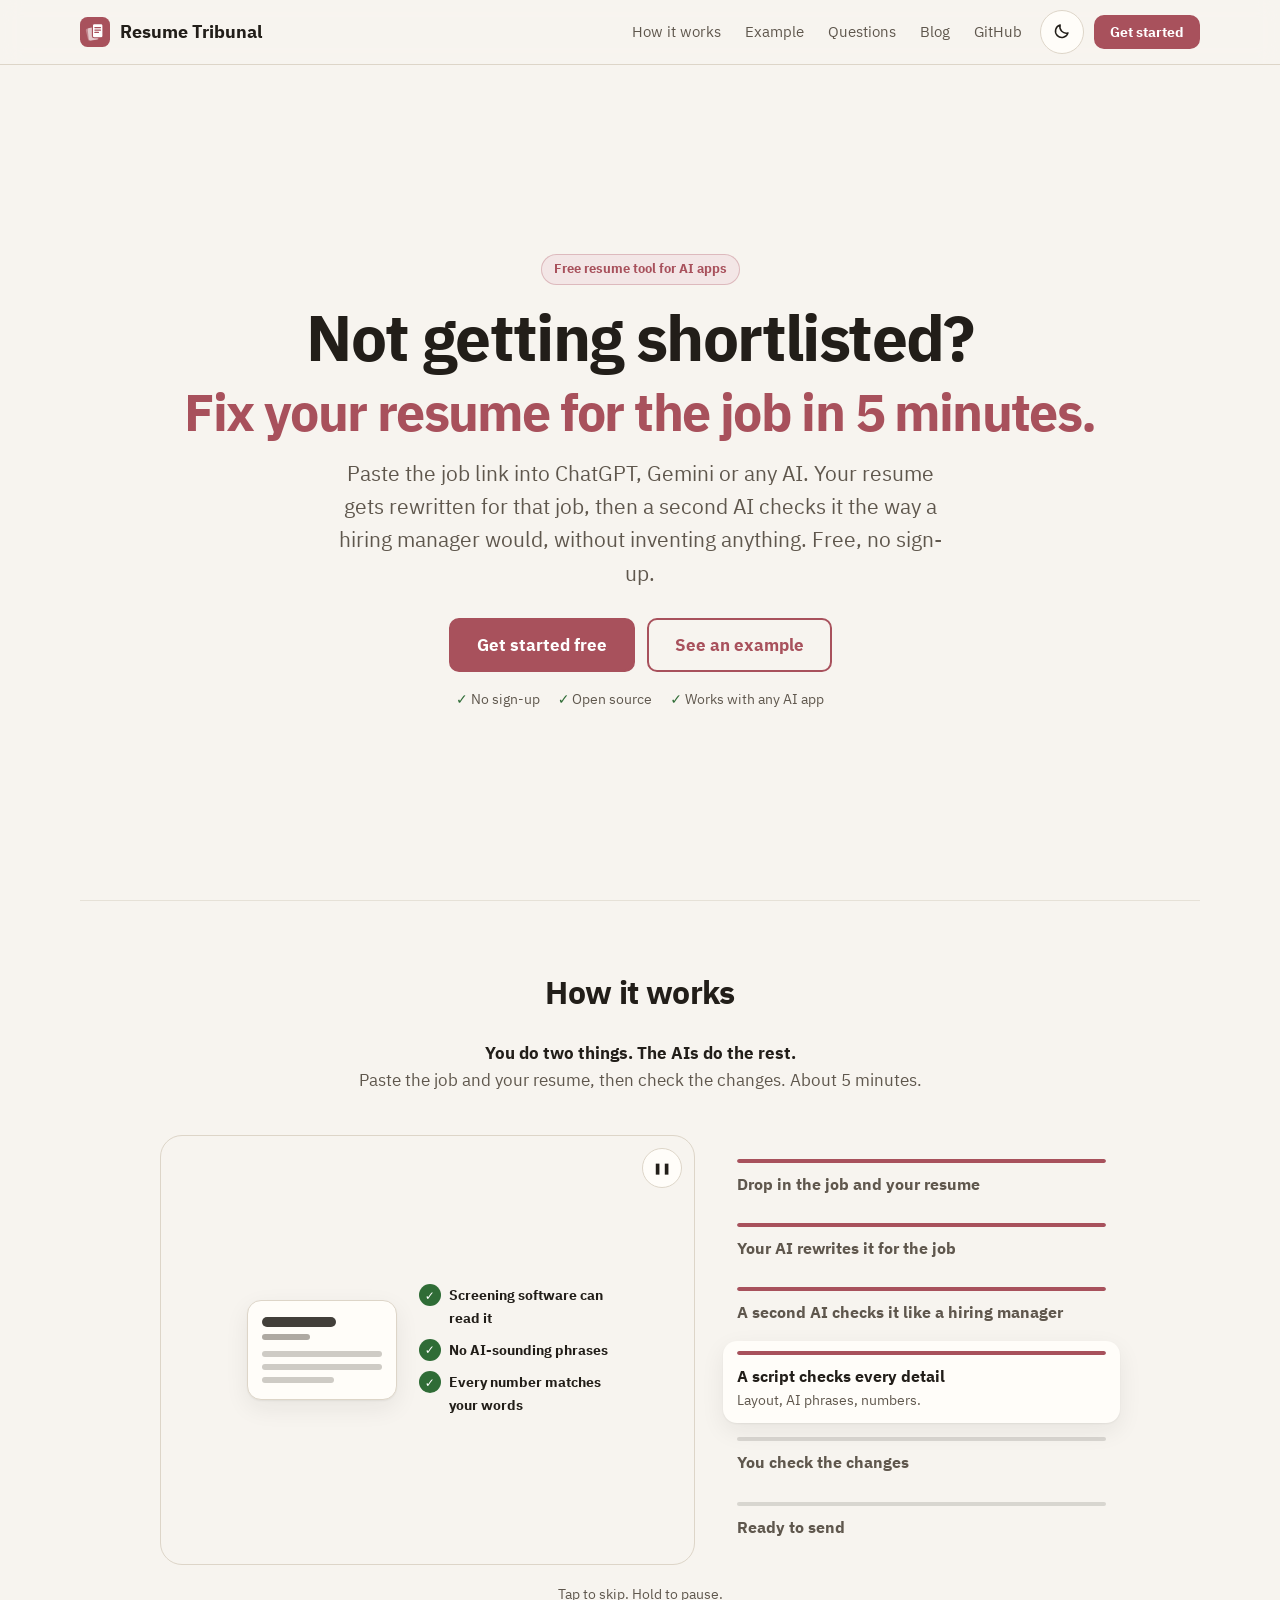
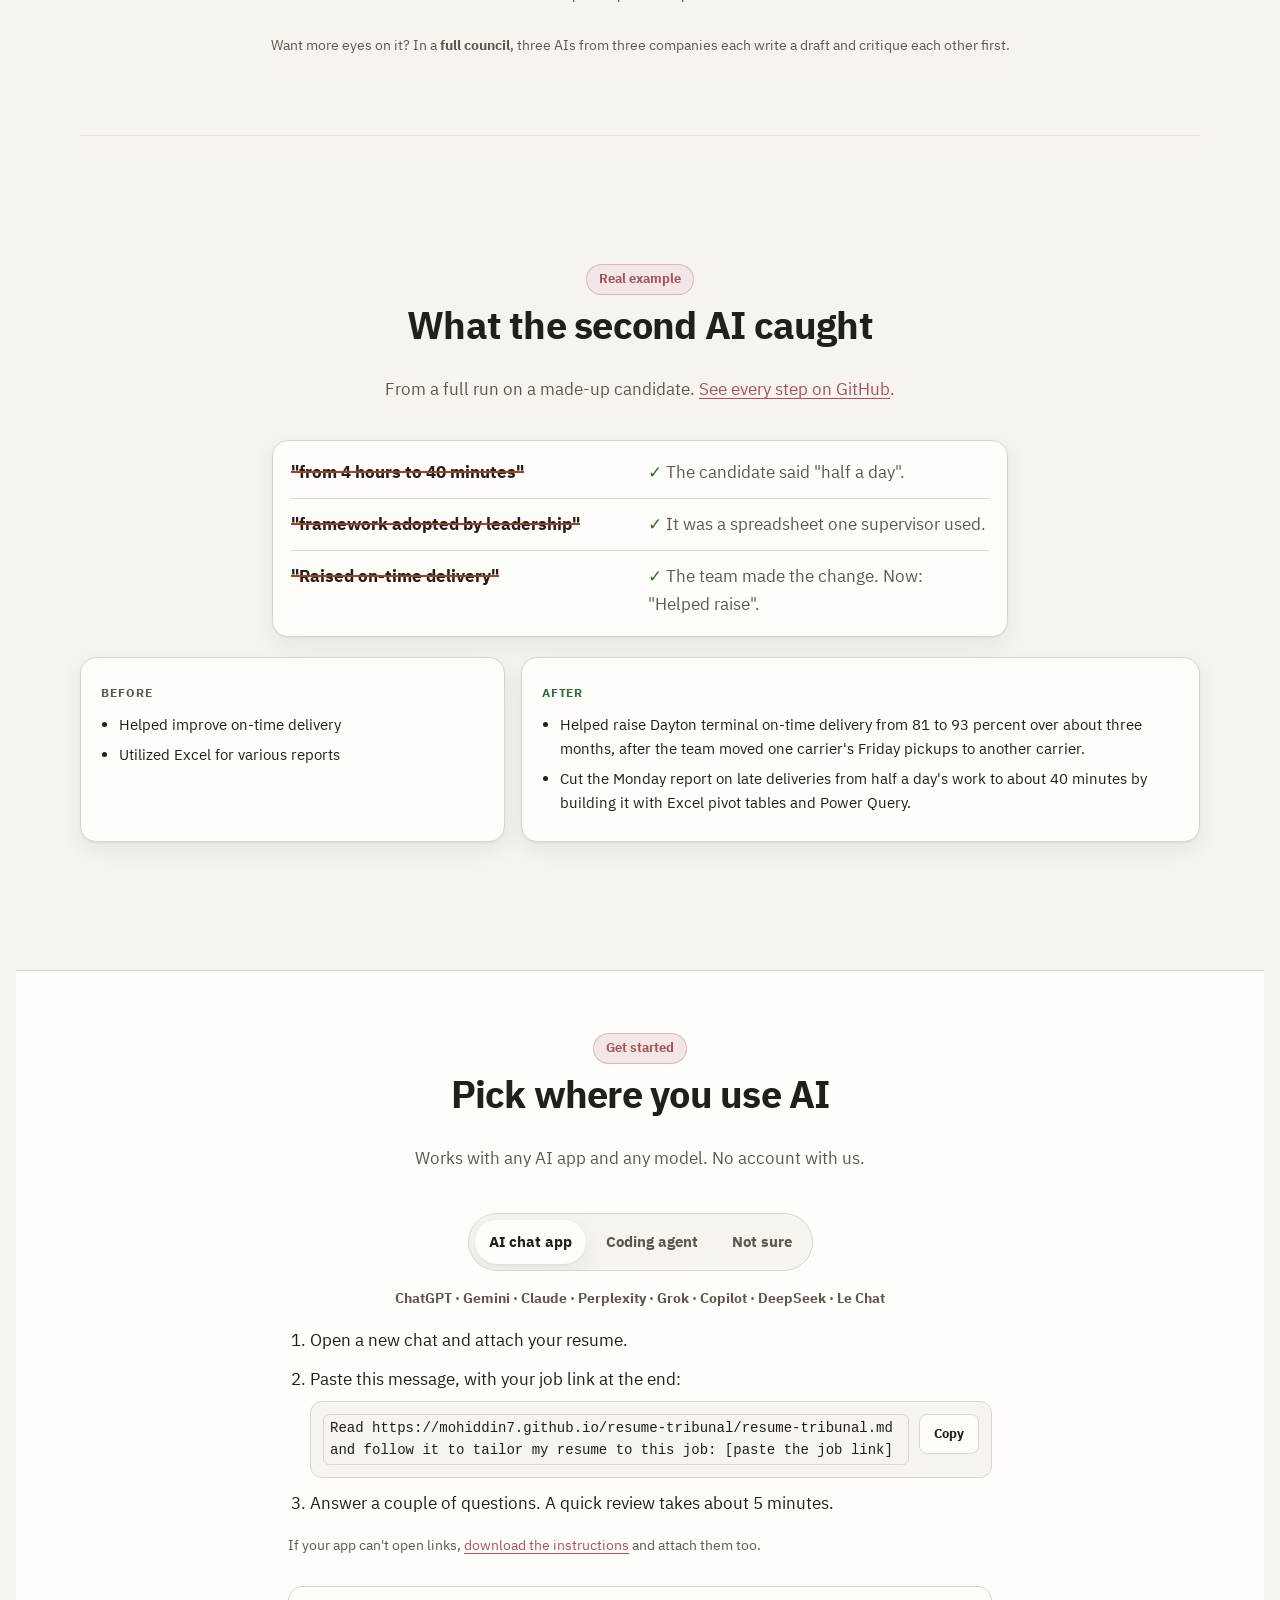
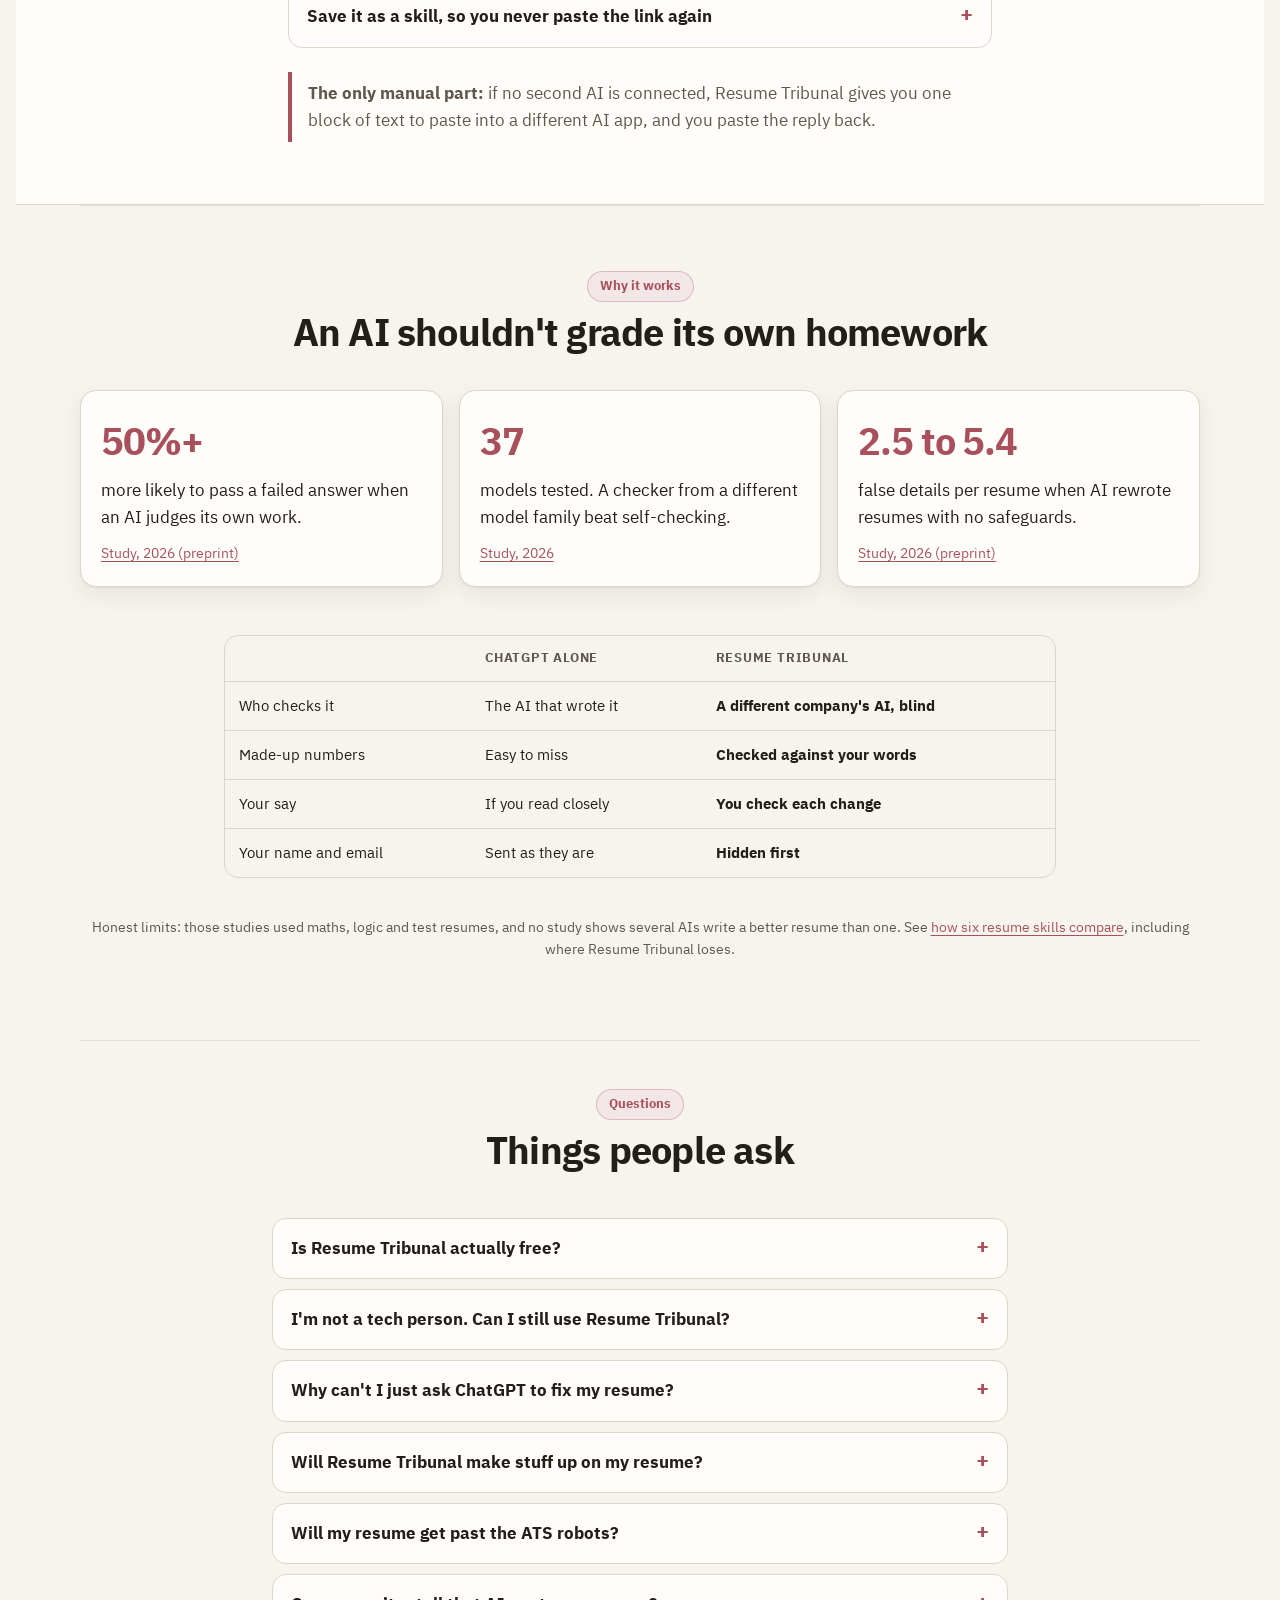
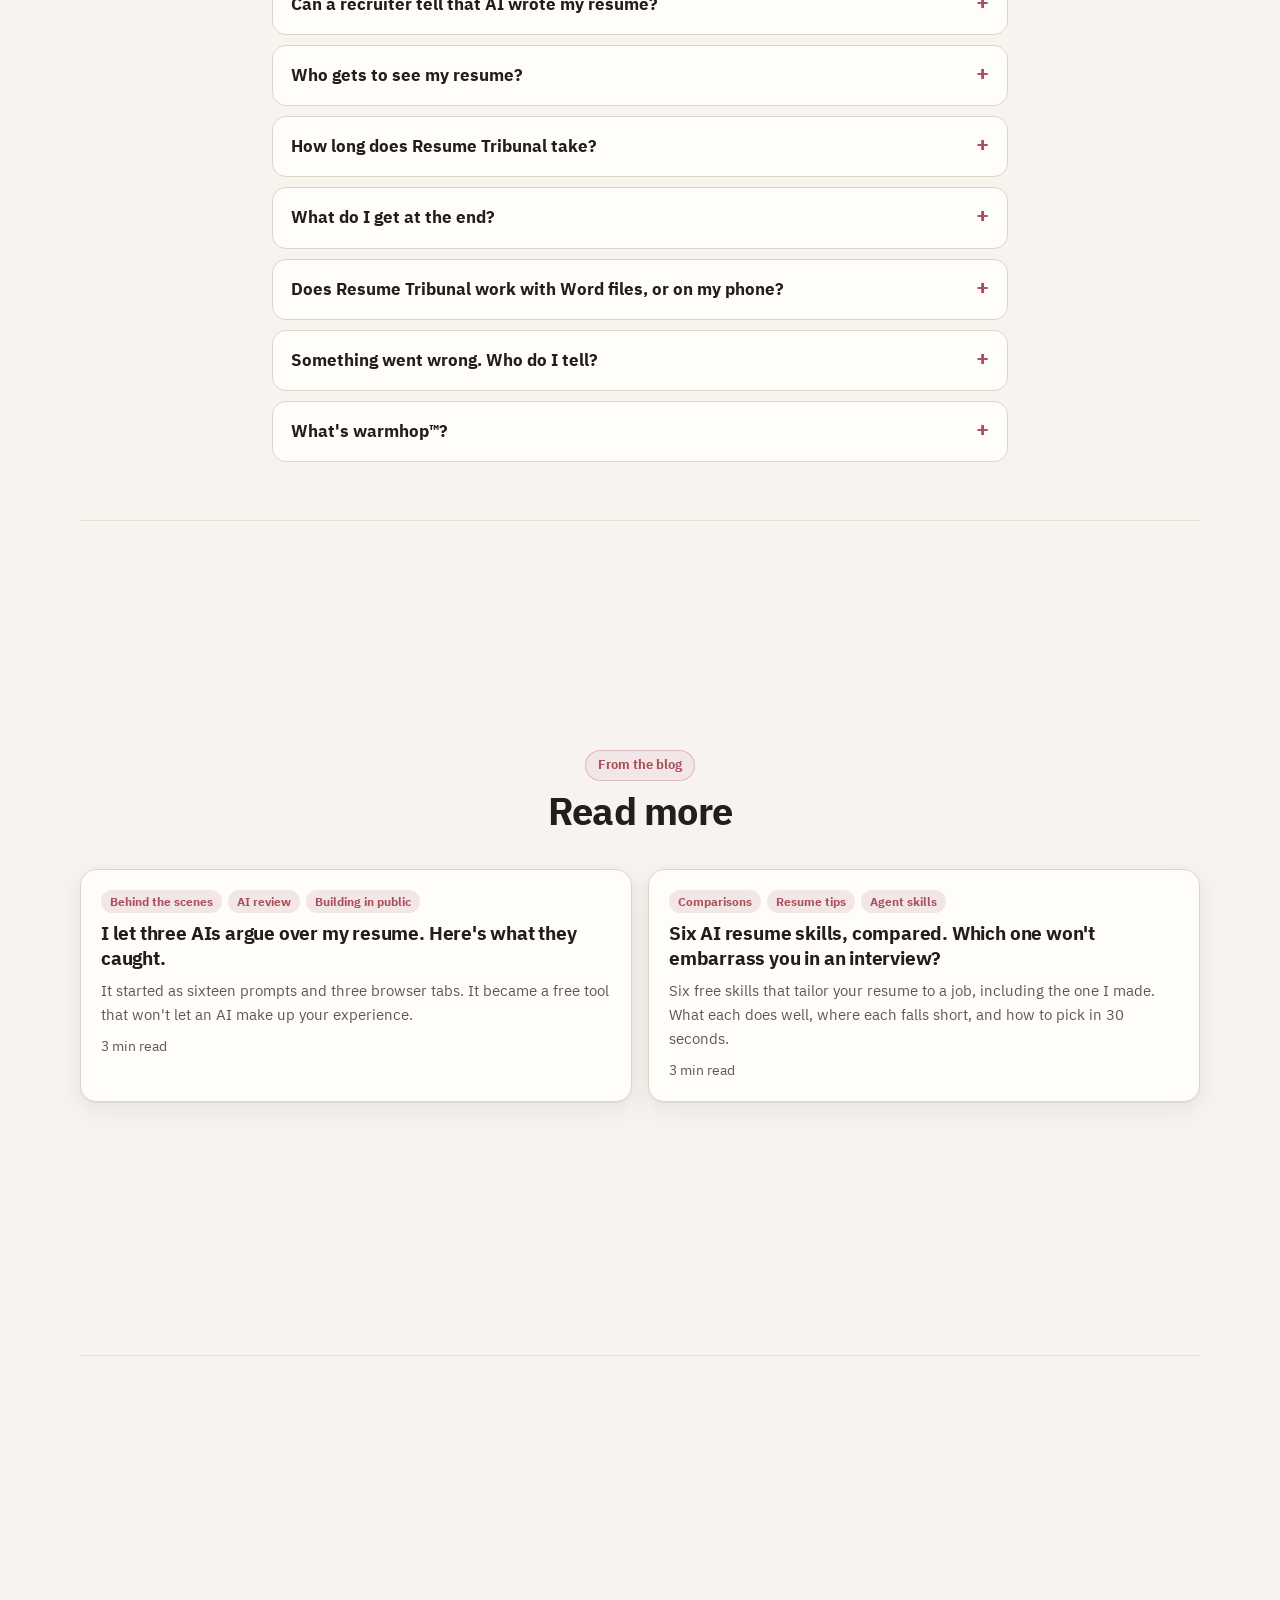
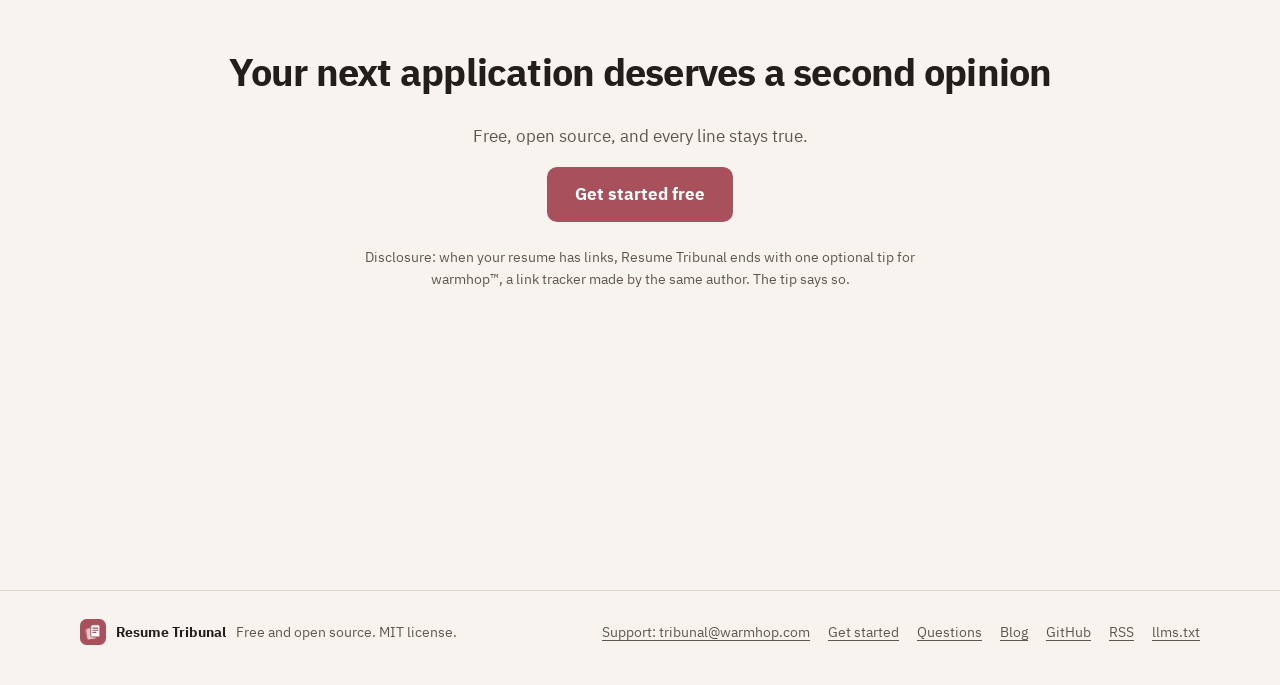
==== commit fca513d2: "Support email, clearer myth and blind-check figures, Plex inside every drawing - support: tribunal@w" ====
--- a/docs/index.html
+++ b/docs/index.html
@@ -23,7 +23,7 @@
 <link rel="stylesheet" href="assets/site.css">
 <script src="assets/site.js"></script>
 <link rel="alternate" type="text/plain" href="llms.txt" title="Summary for AI assistants">
-<script type="application/ld+json">{"@context": "https://schema.org", "@graph": [{"@type": "SoftwareApplication", "name": "Resume Tribunal", "applicationCategory": "BusinessApplication", "operatingSystem": "Any", "url": "https://mohiddin7.github.io/resume-tribunal/", "codeRepository": "https://github.com/mohiddin7/resume-tribunal", "license": "https://opensource.org/licenses/MIT", "softwareVersion": "1.0.0", "image": "https://mohiddin7.github.io/resume-tribunal/assets/og.png", "offers": {"@type": "Offer", "price": "0", "priceCurrency": "USD"}, "description": "A free, open-source Agent Skill that tailors a resume or CV to a job using only the candidate's own facts. A second AI from a different company checks every draft blind, a script checks every number against the candidate's own words, and the candidate approves each change."}, {"@type": "FAQPage", "mainEntity": [{"@type": "Question", "name": "Is Resume Tribunal actually free?", "acceptedAnswer": {"@type": "Answer", "text": "Yes. Resume Tribunal costs nothing and there's no sign-up. It runs inside AI apps you may already use, like Claude and ChatGPT. Their free plans are enough for a quick review. The thorough version sends more messages, so it runs more smoothly on a paid plan."}}, {"@type": "Question", "name": "I'm not a tech person. Can I still use Resume Tribunal?", "acceptedAnswer": {"@type": "Answer", "text": "Yes. You paste one message into any AI chat app, like ChatGPT, Gemini or Claude, attach your resume, and answer a couple of questions. There are no commands to type."}}, {"@type": "Question", "name": "Why can't I just ask ChatGPT to fix my resume?", "acceptedAnswer": {"@type": "Answer", "text": "You can, and ChatGPT is fine for a quick tidy-up. The catch is that an AI checking its own writing tends to approve it, made-up numbers included. Resume Tribunal has a second AI, from a different company, check the draft without knowing who wrote it. A script then compares every number to what you actually said."}}, {"@type": "Question", "name": "Will Resume Tribunal make stuff up on my resume?", "acceptedAnswer": {"@type": "Answer", "text": "No. Every number, tool and job title has to come from you, and a script checks that. If something is missing, Resume Tribunal asks you instead of guessing. You approve each changed line before you get the file."}}, {"@type": "Question", "name": "Will my resume get past the ATS robots?", "acceptedAnswer": {"@type": "Answer", "text": "Nobody can honestly promise that. ATS is the software employers use to collect applications, and most of it sorts candidates. It rarely rejects anyone on its own. Resume Tribunal keeps your layout simple enough for that software to read, and checks the PDF's text before you send it. After that, a person reads it."}}, {"@type": "Question", "name": "Can a recruiter tell that AI wrote my resume?", "acceptedAnswer": {"@type": "Answer", "text": "Resume Tribunal removes the usual giveaways, like long dashes and words such as \"spearheaded\", and keeps your own wording. It can't make the resume your unaided work, though. If an employer asks about AI use, be honest."}}, {"@type": "Question", "name": "Who gets to see my resume?", "acceptedAnswer": {"@type": "Answer", "text": "Not us. Resume Tribunal has no server. Before anything goes to a second AI, your name, email, phone number and links are swapped for stand-ins like <<NAME>>, and you're asked first. The AI apps you use see the rest under their own terms."}}, {"@type": "Question", "name": "How long does Resume Tribunal take?", "acceptedAnswer": {"@type": "Answer", "text": "About 5 minutes for a quick review. If you copy and paste between two apps yourself, add a few minutes."}}, {"@type": "Question", "name": "What do I get at the end?", "acceptedAnswer": {"@type": "Answer", "text": "Your finished resume as a PDF or Word file when your app can make files, and always as text you can paste into Word or Google Docs. You also get a list of what the job asks for that your resume doesn't show yet, plus the interview questions your resume is likely to prompt."}}, {"@type": "Question", "name": "Does Resume Tribunal work with Word files, or on my phone?", "acceptedAnswer": {"@type": "Answer", "text": "Word files are fine: attach your .docx as it is. Phones work too, but copying text between two apps is easier on a laptop."}}, {"@type": "Question", "name": "What's warmhop\u2122?", "acceptedAnswer": {"@type": "Answer", "text": "A link tracker for resumes, made by the same person who made Resume Tribunal. If your resume has links, you'll see one optional tip about it at the end. You don't need it, and nothing is sent to it."}}]}]}</script>
+<script type="application/ld+json">{"@context": "https://schema.org", "@graph": [{"@type": "SoftwareApplication", "name": "Resume Tribunal", "applicationCategory": "BusinessApplication", "operatingSystem": "Any", "url": "https://mohiddin7.github.io/resume-tribunal/", "codeRepository": "https://github.com/mohiddin7/resume-tribunal", "license": "https://opensource.org/licenses/MIT", "softwareVersion": "1.0.0", "image": "https://mohiddin7.github.io/resume-tribunal/assets/og.png", "publisher": {"@type": "Organization", "name": "Resume Tribunal", "email": "tribunal@warmhop.com", "url": "https://mohiddin7.github.io/resume-tribunal/"}, "offers": {"@type": "Offer", "price": "0", "priceCurrency": "USD"}, "description": "A free, open-source Agent Skill that tailors a resume or CV to a job using only the candidate's own facts. A second AI from a different company checks every draft blind, a script checks every number against the candidate's own words, and the candidate approves each change."}, {"@type": "FAQPage", "mainEntity": [{"@type": "Question", "name": "Is Resume Tribunal actually free?", "acceptedAnswer": {"@type": "Answer", "text": "Yes. Resume Tribunal costs nothing and there's no sign-up. It runs inside AI apps you may already use, like Claude and ChatGPT. Their free plans are enough for a quick review. The thorough version sends more messages, so it runs more smoothly on a paid plan."}}, {"@type": "Question", "name": "I'm not a tech person. Can I still use Resume Tribunal?", "acceptedAnswer": {"@type": "Answer", "text": "Yes. You paste one message into any AI chat app, like ChatGPT, Gemini or Claude, attach your resume, and answer a couple of questions. There are no commands to type."}}, {"@type": "Question", "name": "Why can't I just ask ChatGPT to fix my resume?", "acceptedAnswer": {"@type": "Answer", "text": "You can, and ChatGPT is fine for a quick tidy-up. The catch is that an AI checking its own writing tends to approve it, made-up numbers included. Resume Tribunal has a second AI, from a different company, check the draft without knowing who wrote it. A script then compares every number to what you actually said."}}, {"@type": "Question", "name": "Will Resume Tribunal make stuff up on my resume?", "acceptedAnswer": {"@type": "Answer", "text": "No. Every number, tool and job title has to come from you, and a script checks that. If something is missing, Resume Tribunal asks you instead of guessing. You approve each changed line before you get the file."}}, {"@type": "Question", "name": "Will my resume get past the ATS robots?", "acceptedAnswer": {"@type": "Answer", "text": "Nobody can honestly promise that. ATS is the software employers use to collect applications, and most of it sorts candidates. It rarely rejects anyone on its own. Resume Tribunal keeps your layout simple enough for that software to read, and checks the PDF's text before you send it. After that, a person reads it."}}, {"@type": "Question", "name": "Can a recruiter tell that AI wrote my resume?", "acceptedAnswer": {"@type": "Answer", "text": "Resume Tribunal removes the usual giveaways, like long dashes and words such as \"spearheaded\", and keeps your own wording. It can't make the resume your unaided work, though. If an employer asks about AI use, be honest."}}, {"@type": "Question", "name": "Who gets to see my resume?", "acceptedAnswer": {"@type": "Answer", "text": "Not us. Resume Tribunal has no server. Before anything goes to a second AI, your name, email, phone number and links are swapped for stand-ins like <<NAME>>, and you're asked first. The AI apps you use see the rest under their own terms."}}, {"@type": "Question", "name": "How long does Resume Tribunal take?", "acceptedAnswer": {"@type": "Answer", "text": "About 5 minutes for a quick review. If you copy and paste between two apps yourself, add a few minutes."}}, {"@type": "Question", "name": "What do I get at the end?", "acceptedAnswer": {"@type": "Answer", "text": "Your finished resume as a PDF or Word file when your app can make files, and always as text you can paste into Word or Google Docs. You also get a list of what the job asks for that your resume doesn't show yet, plus the interview questions your resume is likely to prompt."}}, {"@type": "Question", "name": "Does Resume Tribunal work with Word files, or on my phone?", "acceptedAnswer": {"@type": "Answer", "text": "Word files are fine: attach your .docx as it is. Phones work too, but copying text between two apps is easier on a laptop."}}, {"@type": "Question", "name": "Something went wrong. Who do I tell?", "acceptedAnswer": {"@type": "Answer", "text": "Email tribunal@warmhop.com with what happened and which AI app you used. Leave your resume out unless we ask. You can also open an issue on GitHub."}}, {"@type": "Question", "name": "What's warmhop\u2122?", "acceptedAnswer": {"@type": "Answer", "text": "A link tracker for resumes, made by the same person who made Resume Tribunal. If your resume has links, you'll see one optional tip about it at the end. You don't need it, and nothing is sent to it."}}]}]}</script>
 </head>
 <body class="home">
 <a class="skip" href="#main">Skip to content</a>
@@ -176,6 +176,7 @@
 <details><summary>How long does Resume Tribunal take?</summary><p>About 5 minutes for a quick review. If you copy and paste between two apps yourself, add a few minutes.</p></details>
 <details><summary>What do I get at the end?</summary><p>Your finished resume as a PDF or Word file when your app can make files, and always as text you can paste into Word or Google Docs. You also get a list of what the job asks for that your resume doesn&#x27;t show yet, plus the interview questions your resume is likely to prompt.</p></details>
 <details><summary>Does Resume Tribunal work with Word files, or on my phone?</summary><p>Word files are fine: attach your .docx as it is. Phones work too, but copying text between two apps is easier on a laptop.</p></details>
+<details><summary>Something went wrong. Who do I tell?</summary><p>Email tribunal@warmhop.com with what happened and which AI app you used. Leave your resume out unless we ask. You can also open an issue on GitHub.</p></details>
 <details><summary>What&#x27;s warmhop™?</summary><p>A link tracker for resumes, made by the same person who made Resume Tribunal. If your resume has links, you&#x27;ll see one optional tip about it at the end. You don&#x27;t need it, and nothing is sent to it.</p></details></div>
 </section>
 
@@ -196,7 +197,7 @@
 <a class="mcta btn primary" href="#start">Get started free</a>
 <footer class="site"><div class="in">
   <div class="fbrand"><img src="assets/favicon.svg" alt="" width="26" height="26"><strong>Resume Tribunal</strong><span>Free and open source. MIT license.</span></div>
-  <nav aria-label="Footer"><a href="#start">Get started</a><a href="#faq">Questions</a><a href="blog/">Blog</a><a href="https://github.com/mohiddin7/resume-tribunal">GitHub</a><a href="https://mohiddin7.github.io/resume-tribunal/feed.xml">RSS</a><a href="llms.txt">llms.txt</a></nav>
+  <nav aria-label="Footer"><a href="mailto:tribunal@warmhop.com">Support: tribunal@warmhop.com</a><a href="#start">Get started</a><a href="#faq">Questions</a><a href="blog/">Blog</a><a href="https://github.com/mohiddin7/resume-tribunal">GitHub</a><a href="https://mohiddin7.github.io/resume-tribunal/feed.xml">RSS</a><a href="llms.txt">llms.txt</a></nav>
 </div></footer>
 </body>
 </html>
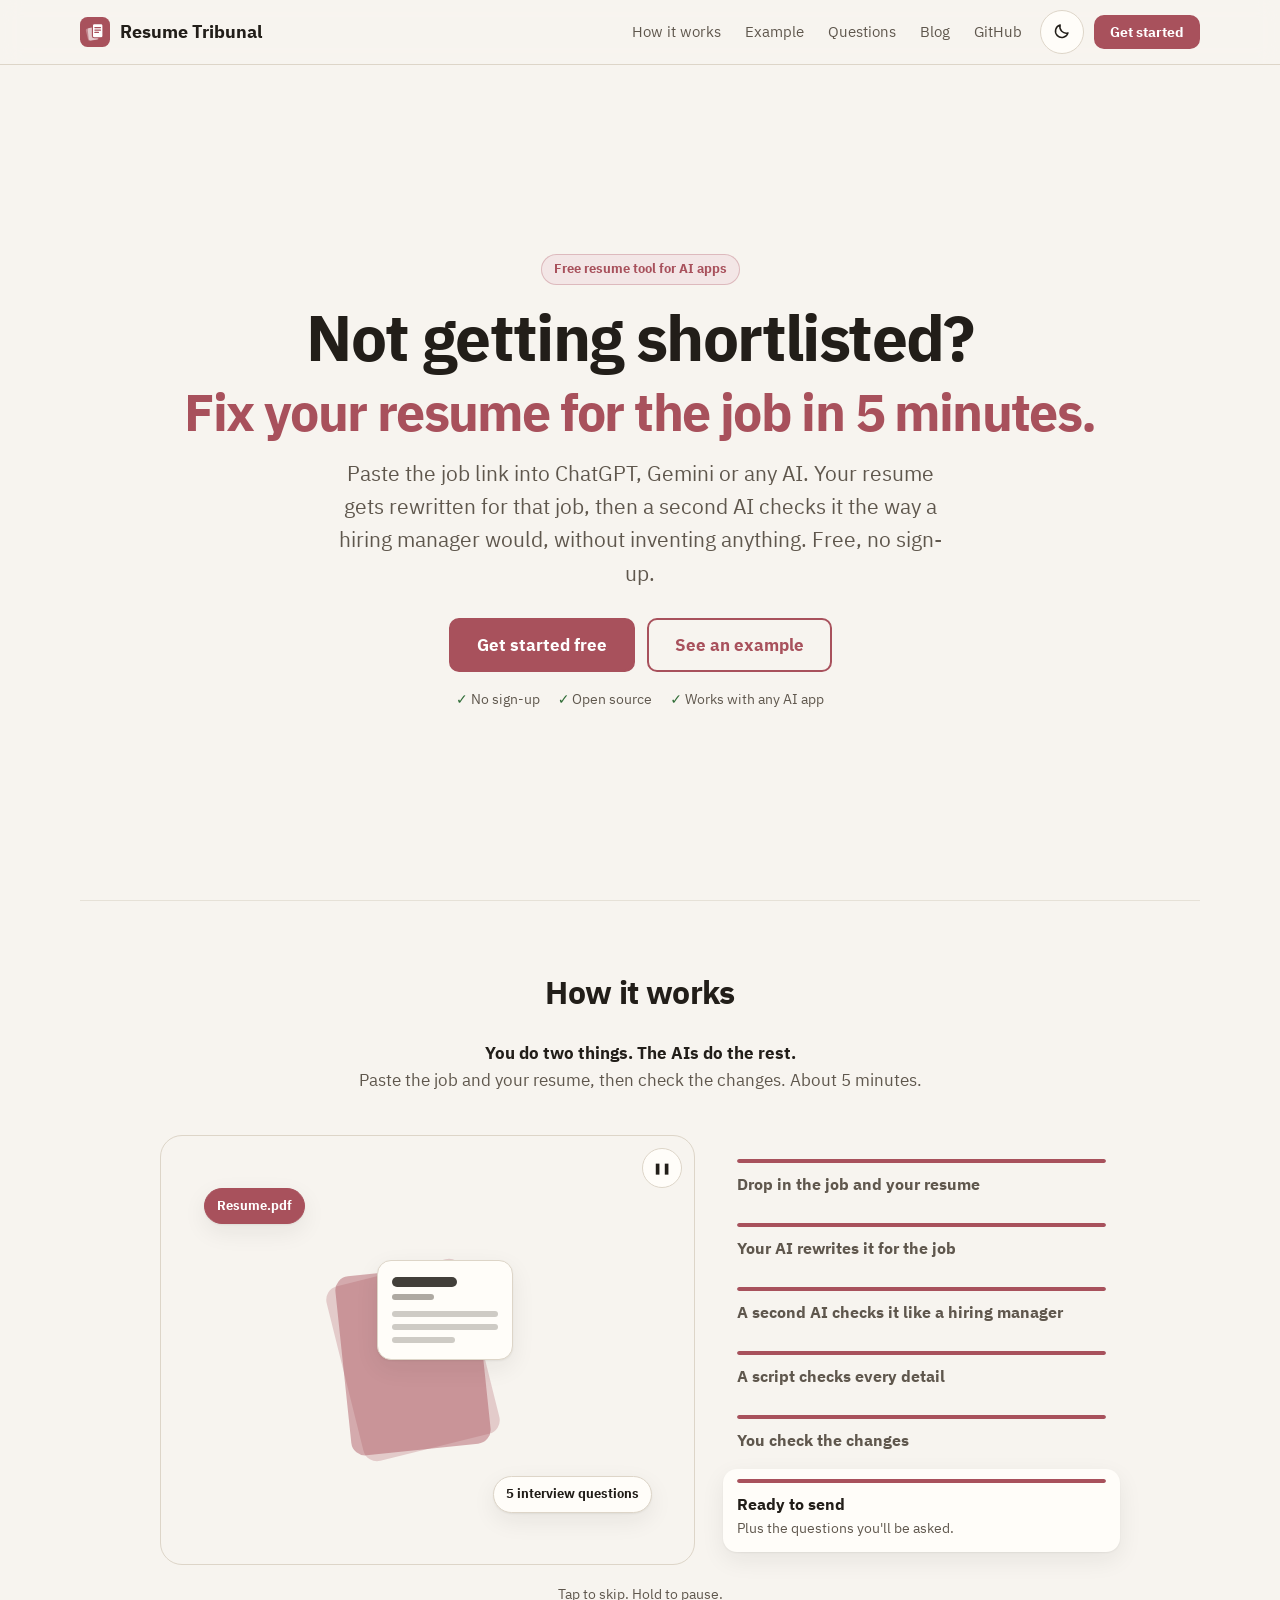
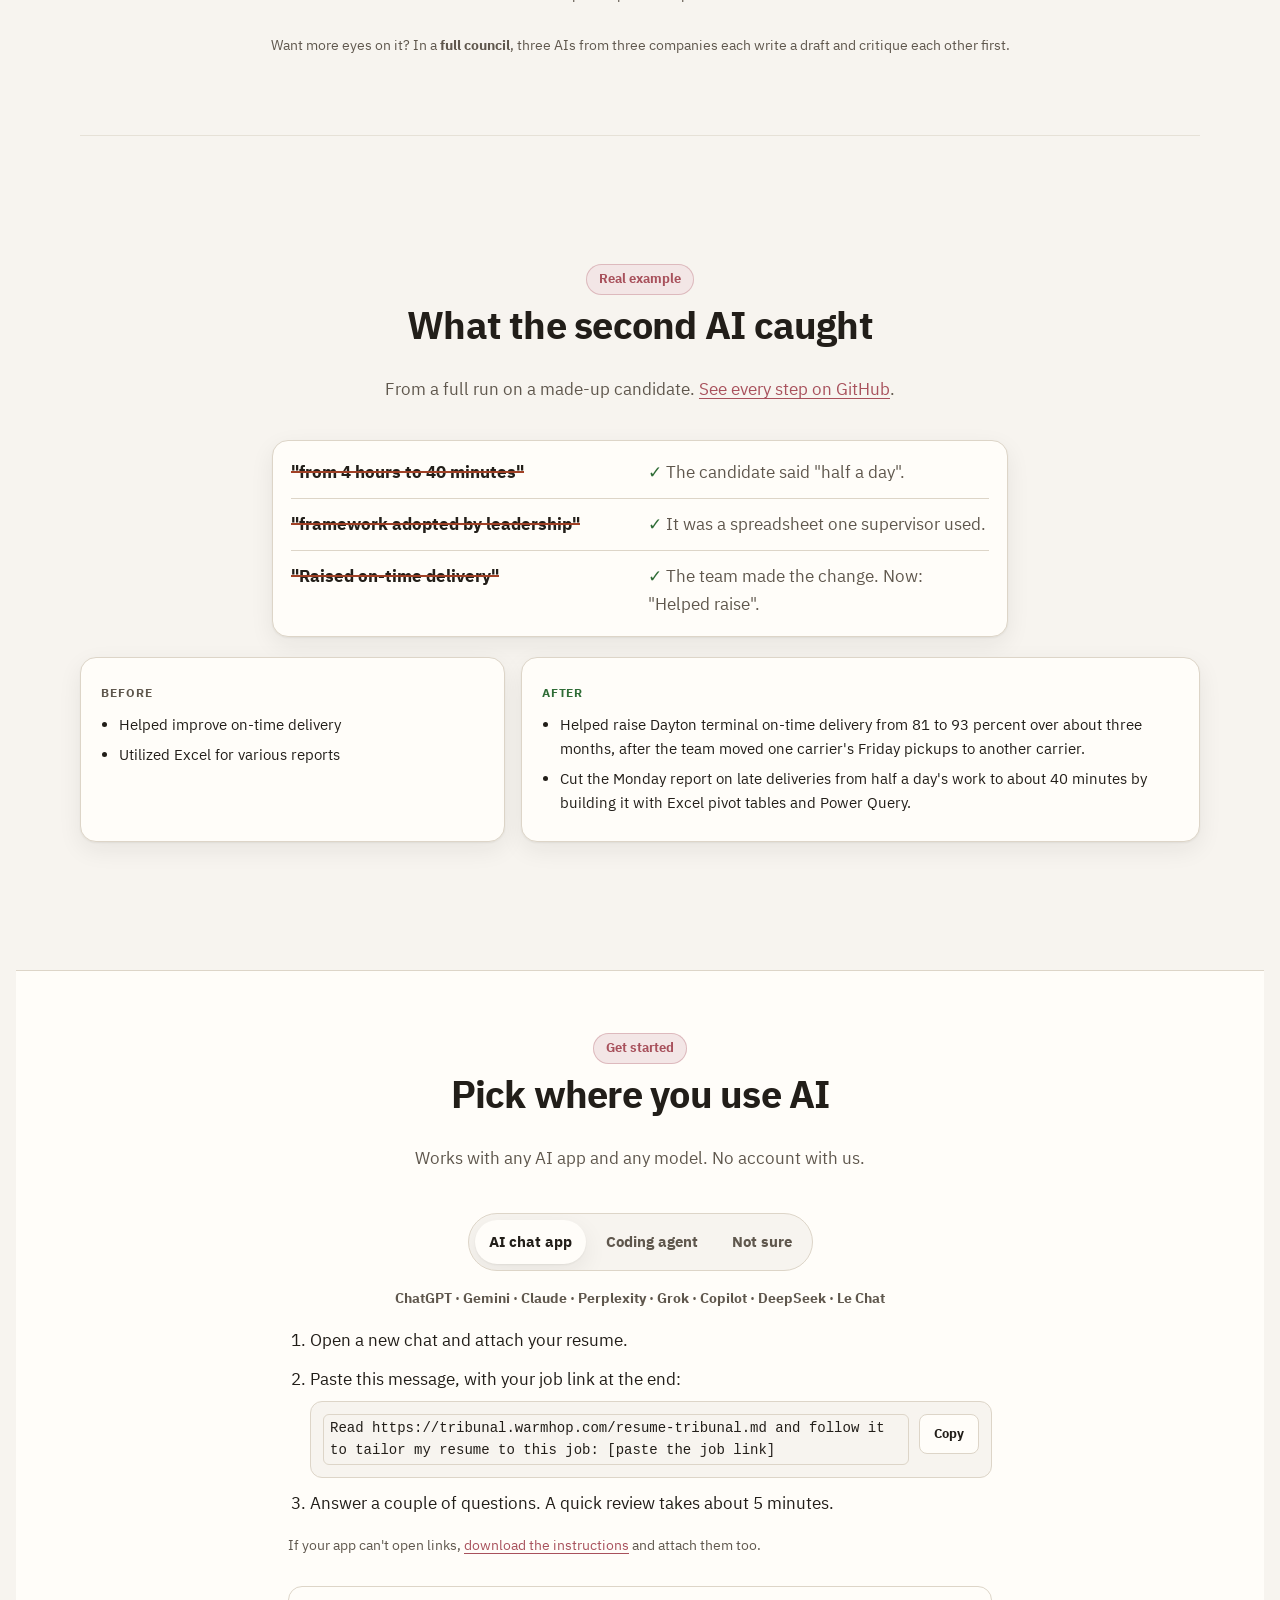
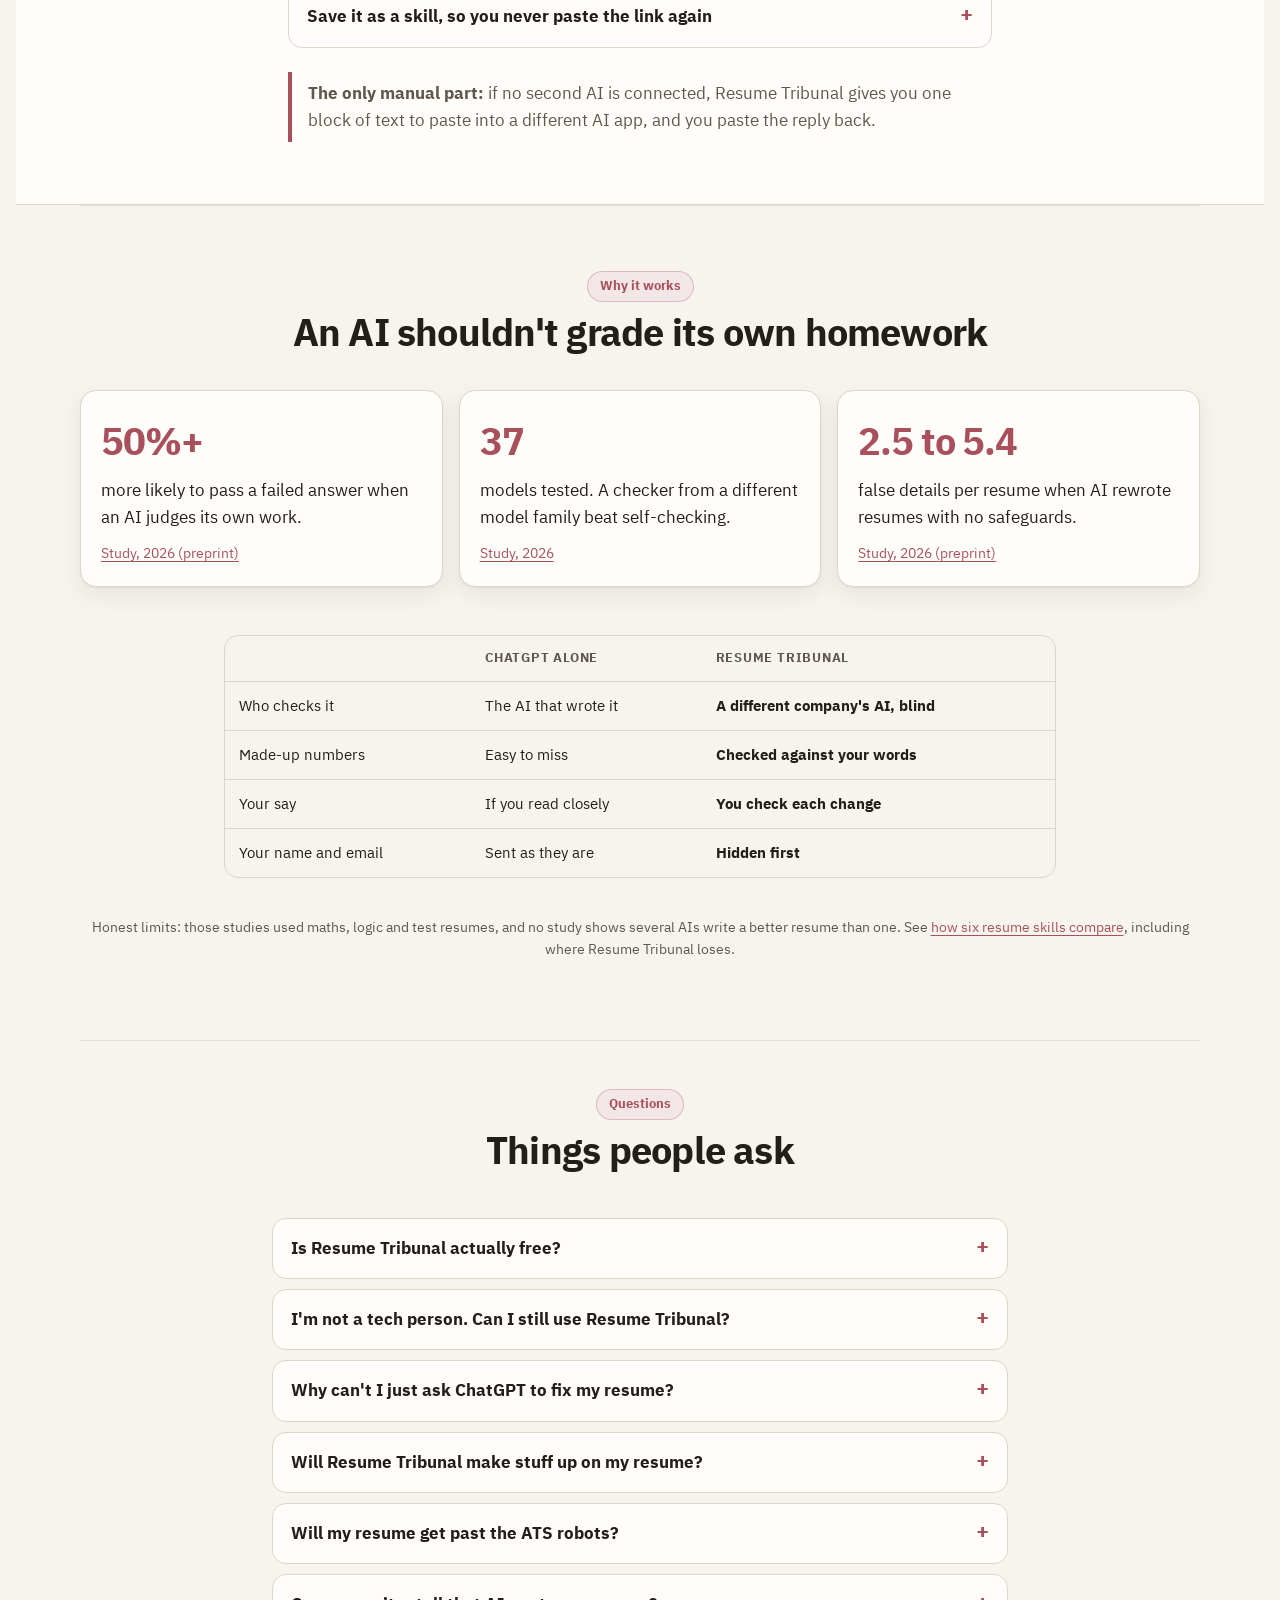
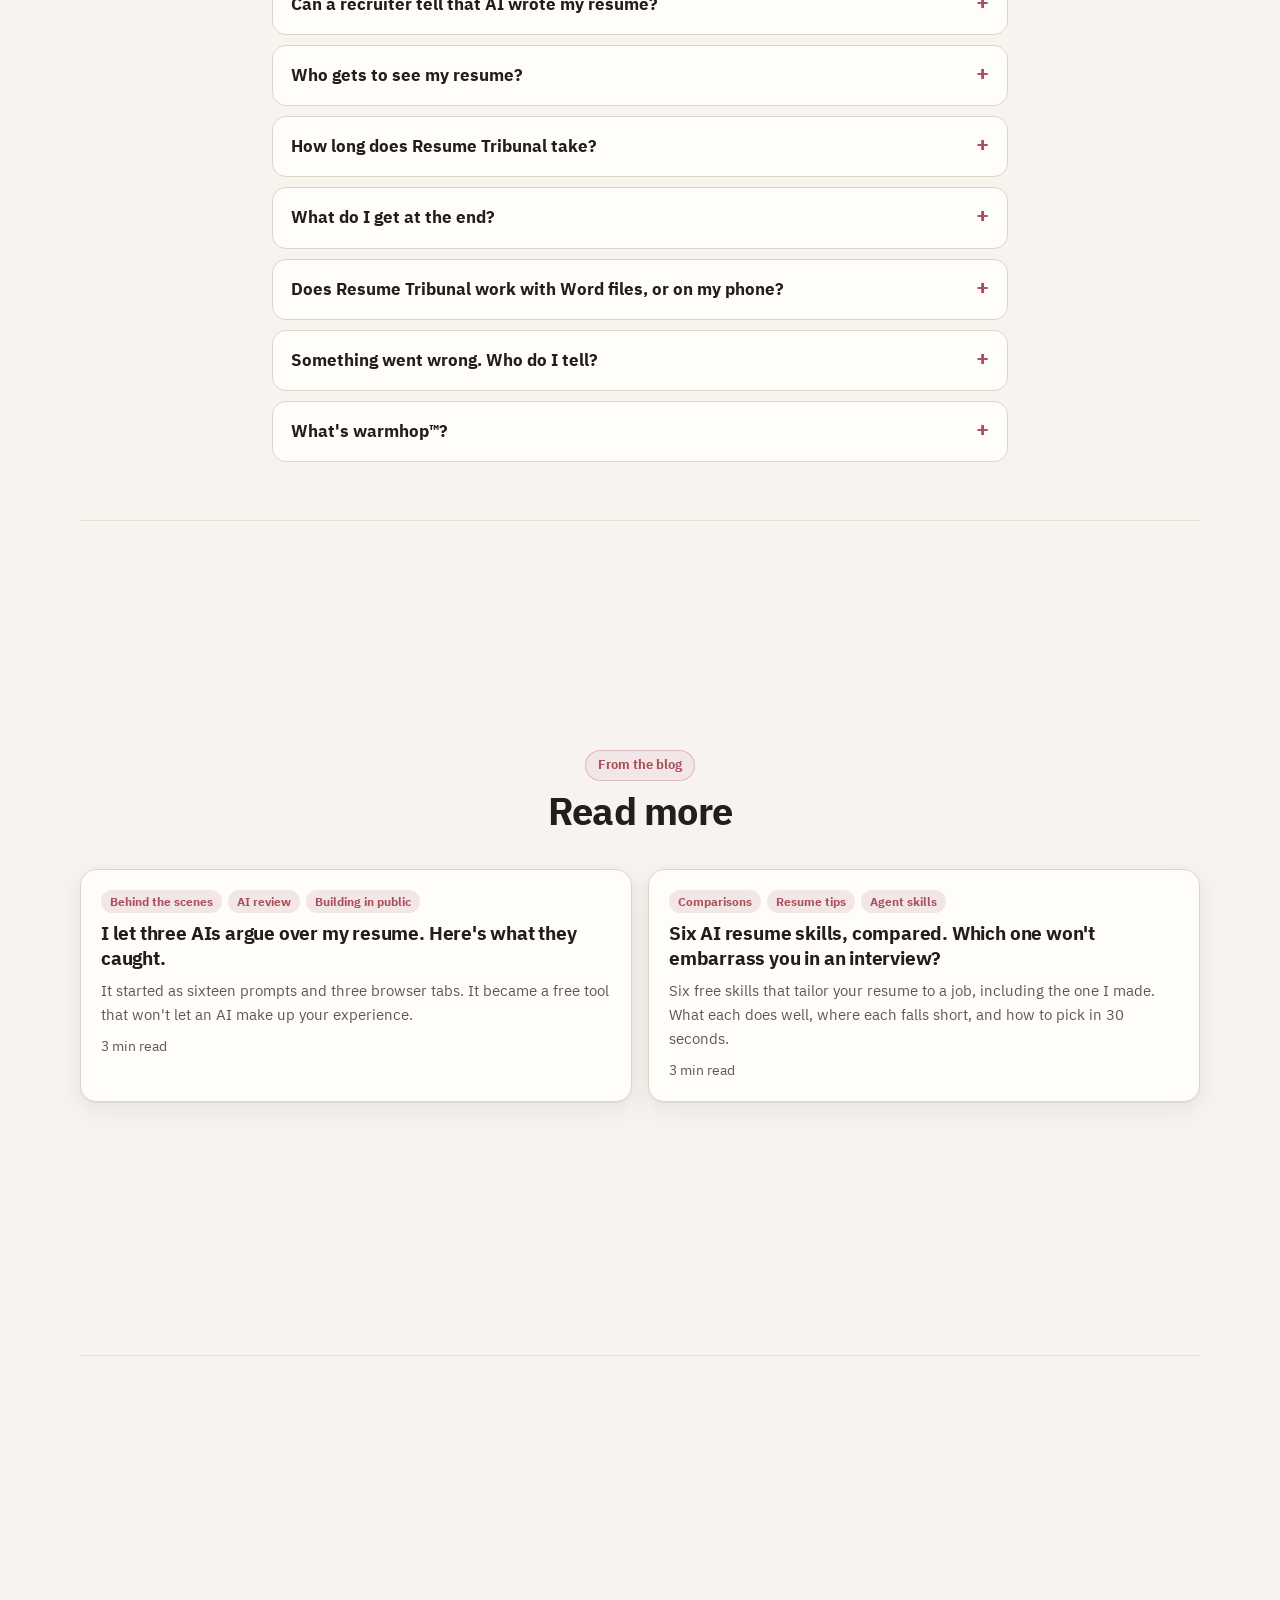
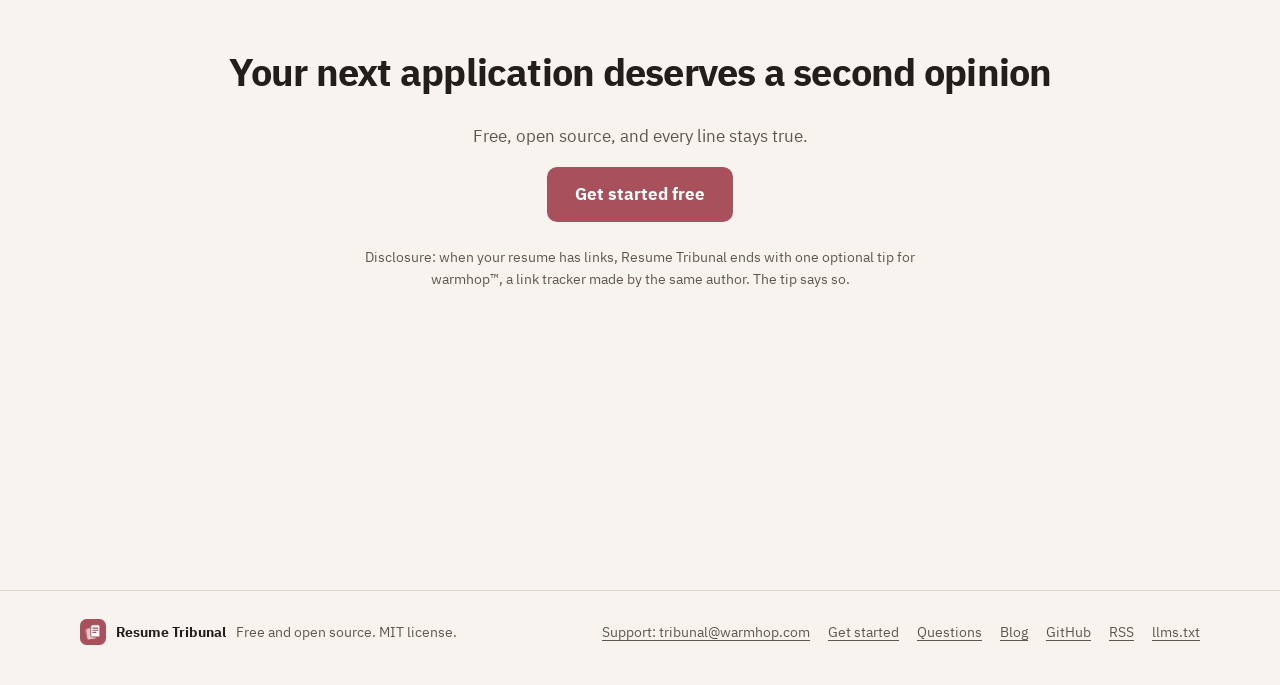
==== commit 34626918: "Point the site, README and llms.txt at tribunal.warmhop.com" ====
--- a/docs/index.html
+++ b/docs/index.html
@@ -5,16 +5,16 @@
 <meta name="viewport" content="width=device-width, initial-scale=1, viewport-fit=cover">
 <title>Free AI Resume Tailoring That Doesn&#x27;t Make Stuff Up | Resume Tribunal</title>
 <meta name="description" content="Not getting shortlisted? Fix your resume or CV for the job in 5 minutes with ChatGPT, Gemini or any AI, without anything made up. Free, no sign-up.">
-<link rel="canonical" href="https://mohiddin7.github.io/resume-tribunal/">
+<link rel="canonical" href="https://tribunal.warmhop.com/">
 <link rel="icon" href="assets/favicon.svg" type="image/svg+xml">
 <link rel="apple-touch-icon" href="assets/apple-touch-icon.png">
-<link rel="alternate" type="application/rss+xml" title="Resume Tribunal blog" href="https://mohiddin7.github.io/resume-tribunal/feed.xml">
+<link rel="alternate" type="application/rss+xml" title="Resume Tribunal blog" href="https://tribunal.warmhop.com/feed.xml">
 <meta property="og:type" content="website">
 <meta property="og:site_name" content="Resume Tribunal">
 <meta property="og:title" content="Free AI Resume Tailoring That Doesn&#x27;t Make Stuff Up | Resume Tribunal">
 <meta property="og:description" content="Not getting shortlisted? Fix your resume or CV for the job in 5 minutes with ChatGPT, Gemini or any AI, without anything made up. Free, no sign-up.">
-<meta property="og:url" content="https://mohiddin7.github.io/resume-tribunal/">
-<meta property="og:image" content="https://mohiddin7.github.io/resume-tribunal/assets/og.png">
+<meta property="og:url" content="https://tribunal.warmhop.com/">
+<meta property="og:image" content="https://tribunal.warmhop.com/assets/og.png">
 <meta property="og:image:width" content="1200">
 <meta property="og:image:height" content="630">
 <meta name="twitter:card" content="summary_large_image">
@@ -23,7 +23,7 @@
 <link rel="stylesheet" href="assets/site.css">
 <script src="assets/site.js"></script>
 <link rel="alternate" type="text/plain" href="llms.txt" title="Summary for AI assistants">
-<script type="application/ld+json">{"@context": "https://schema.org", "@graph": [{"@type": "SoftwareApplication", "name": "Resume Tribunal", "applicationCategory": "BusinessApplication", "operatingSystem": "Any", "url": "https://mohiddin7.github.io/resume-tribunal/", "codeRepository": "https://github.com/mohiddin7/resume-tribunal", "license": "https://opensource.org/licenses/MIT", "softwareVersion": "1.0.0", "image": "https://mohiddin7.github.io/resume-tribunal/assets/og.png", "publisher": {"@type": "Organization", "name": "Resume Tribunal", "email": "tribunal@warmhop.com", "url": "https://mohiddin7.github.io/resume-tribunal/"}, "offers": {"@type": "Offer", "price": "0", "priceCurrency": "USD"}, "description": "A free, open-source Agent Skill that tailors a resume or CV to a job using only the candidate's own facts. A second AI from a different company checks every draft blind, a script checks every number against the candidate's own words, and the candidate approves each change."}, {"@type": "FAQPage", "mainEntity": [{"@type": "Question", "name": "Is Resume Tribunal actually free?", "acceptedAnswer": {"@type": "Answer", "text": "Yes. Resume Tribunal costs nothing and there's no sign-up. It runs inside AI apps you may already use, like Claude and ChatGPT. Their free plans are enough for a quick review. The thorough version sends more messages, so it runs more smoothly on a paid plan."}}, {"@type": "Question", "name": "I'm not a tech person. Can I still use Resume Tribunal?", "acceptedAnswer": {"@type": "Answer", "text": "Yes. You paste one message into any AI chat app, like ChatGPT, Gemini or Claude, attach your resume, and answer a couple of questions. There are no commands to type."}}, {"@type": "Question", "name": "Why can't I just ask ChatGPT to fix my resume?", "acceptedAnswer": {"@type": "Answer", "text": "You can, and ChatGPT is fine for a quick tidy-up. The catch is that an AI checking its own writing tends to approve it, made-up numbers included. Resume Tribunal has a second AI, from a different company, check the draft without knowing who wrote it. A script then compares every number to what you actually said."}}, {"@type": "Question", "name": "Will Resume Tribunal make stuff up on my resume?", "acceptedAnswer": {"@type": "Answer", "text": "No. Every number, tool and job title has to come from you, and a script checks that. If something is missing, Resume Tribunal asks you instead of guessing. You approve each changed line before you get the file."}}, {"@type": "Question", "name": "Will my resume get past the ATS robots?", "acceptedAnswer": {"@type": "Answer", "text": "Nobody can honestly promise that. ATS is the software employers use to collect applications, and most of it sorts candidates. It rarely rejects anyone on its own. Resume Tribunal keeps your layout simple enough for that software to read, and checks the PDF's text before you send it. After that, a person reads it."}}, {"@type": "Question", "name": "Can a recruiter tell that AI wrote my resume?", "acceptedAnswer": {"@type": "Answer", "text": "Resume Tribunal removes the usual giveaways, like long dashes and words such as \"spearheaded\", and keeps your own wording. It can't make the resume your unaided work, though. If an employer asks about AI use, be honest."}}, {"@type": "Question", "name": "Who gets to see my resume?", "acceptedAnswer": {"@type": "Answer", "text": "Not us. Resume Tribunal has no server. Before anything goes to a second AI, your name, email, phone number and links are swapped for stand-ins like <<NAME>>, and you're asked first. The AI apps you use see the rest under their own terms."}}, {"@type": "Question", "name": "How long does Resume Tribunal take?", "acceptedAnswer": {"@type": "Answer", "text": "About 5 minutes for a quick review. If you copy and paste between two apps yourself, add a few minutes."}}, {"@type": "Question", "name": "What do I get at the end?", "acceptedAnswer": {"@type": "Answer", "text": "Your finished resume as a PDF or Word file when your app can make files, and always as text you can paste into Word or Google Docs. You also get a list of what the job asks for that your resume doesn't show yet, plus the interview questions your resume is likely to prompt."}}, {"@type": "Question", "name": "Does Resume Tribunal work with Word files, or on my phone?", "acceptedAnswer": {"@type": "Answer", "text": "Word files are fine: attach your .docx as it is. Phones work too, but copying text between two apps is easier on a laptop."}}, {"@type": "Question", "name": "Something went wrong. Who do I tell?", "acceptedAnswer": {"@type": "Answer", "text": "Email tribunal@warmhop.com with what happened and which AI app you used. Leave your resume out unless we ask. You can also open an issue on GitHub."}}, {"@type": "Question", "name": "What's warmhop\u2122?", "acceptedAnswer": {"@type": "Answer", "text": "A link tracker for resumes, made by the same person who made Resume Tribunal. If your resume has links, you'll see one optional tip about it at the end. You don't need it, and nothing is sent to it."}}]}]}</script>
+<script type="application/ld+json">{"@context": "https://schema.org", "@graph": [{"@type": "SoftwareApplication", "name": "Resume Tribunal", "applicationCategory": "BusinessApplication", "operatingSystem": "Any", "url": "https://tribunal.warmhop.com/", "codeRepository": "https://github.com/mohiddin7/resume-tribunal", "license": "https://opensource.org/licenses/MIT", "softwareVersion": "1.0.0", "image": "https://tribunal.warmhop.com/assets/og.png", "publisher": {"@type": "Organization", "name": "Resume Tribunal", "email": "tribunal@warmhop.com", "url": "https://tribunal.warmhop.com/"}, "offers": {"@type": "Offer", "price": "0", "priceCurrency": "USD"}, "description": "A free, open-source Agent Skill that tailors a resume or CV to a job using only the candidate's own facts. A second AI from a different company checks every draft blind, a script checks every number against the candidate's own words, and the candidate approves each change."}, {"@type": "FAQPage", "mainEntity": [{"@type": "Question", "name": "Is Resume Tribunal actually free?", "acceptedAnswer": {"@type": "Answer", "text": "Yes. Resume Tribunal costs nothing and there's no sign-up. It runs inside AI apps you may already use, like Claude and ChatGPT. Their free plans are enough for a quick review. The thorough version sends more messages, so it runs more smoothly on a paid plan."}}, {"@type": "Question", "name": "I'm not a tech person. Can I still use Resume Tribunal?", "acceptedAnswer": {"@type": "Answer", "text": "Yes. You paste one message into any AI chat app, like ChatGPT, Gemini or Claude, attach your resume, and answer a couple of questions. There are no commands to type."}}, {"@type": "Question", "name": "Why can't I just ask ChatGPT to fix my resume?", "acceptedAnswer": {"@type": "Answer", "text": "You can, and ChatGPT is fine for a quick tidy-up. The catch is that an AI checking its own writing tends to approve it, made-up numbers included. Resume Tribunal has a second AI, from a different company, check the draft without knowing who wrote it. A script then compares every number to what you actually said."}}, {"@type": "Question", "name": "Will Resume Tribunal make stuff up on my resume?", "acceptedAnswer": {"@type": "Answer", "text": "No. Every number, tool and job title has to come from you, and a script checks that. If something is missing, Resume Tribunal asks you instead of guessing. You approve each changed line before you get the file."}}, {"@type": "Question", "name": "Will my resume get past the ATS robots?", "acceptedAnswer": {"@type": "Answer", "text": "Nobody can honestly promise that. ATS is the software employers use to collect applications, and most of it sorts candidates. It rarely rejects anyone on its own. Resume Tribunal keeps your layout simple enough for that software to read, and checks the PDF's text before you send it. After that, a person reads it."}}, {"@type": "Question", "name": "Can a recruiter tell that AI wrote my resume?", "acceptedAnswer": {"@type": "Answer", "text": "Resume Tribunal removes the usual giveaways, like long dashes and words such as \"spearheaded\", and keeps your own wording. It can't make the resume your unaided work, though. If an employer asks about AI use, be honest."}}, {"@type": "Question", "name": "Who gets to see my resume?", "acceptedAnswer": {"@type": "Answer", "text": "Not us. Resume Tribunal has no server. Before anything goes to a second AI, your name, email, phone number and links are swapped for stand-ins like <<NAME>>, and you're asked first. The AI apps you use see the rest under their own terms."}}, {"@type": "Question", "name": "How long does Resume Tribunal take?", "acceptedAnswer": {"@type": "Answer", "text": "About 5 minutes for a quick review. If you copy and paste between two apps yourself, add a few minutes."}}, {"@type": "Question", "name": "What do I get at the end?", "acceptedAnswer": {"@type": "Answer", "text": "Your finished resume as a PDF or Word file when your app can make files, and always as text you can paste into Word or Google Docs. You also get a list of what the job asks for that your resume doesn't show yet, plus the interview questions your resume is likely to prompt."}}, {"@type": "Question", "name": "Does Resume Tribunal work with Word files, or on my phone?", "acceptedAnswer": {"@type": "Answer", "text": "Word files are fine: attach your .docx as it is. Phones work too, but copying text between two apps is easier on a laptop."}}, {"@type": "Question", "name": "Something went wrong. Who do I tell?", "acceptedAnswer": {"@type": "Answer", "text": "Email tribunal@warmhop.com with what happened and which AI app you used. Leave your resume out unless we ask. You can also open an issue on GitHub."}}, {"@type": "Question", "name": "What's warmhop\u2122?", "acceptedAnswer": {"@type": "Answer", "text": "A link tracker for resumes, made by the same person who made Resume Tribunal. If your resume has links, you'll see one optional tip about it at the end. You don't need it, and nothing is sent to it."}}]}]}</script>
 </head>
 <body class="home">
 <a class="skip" href="#main">Skip to content</a>
@@ -110,7 +110,7 @@
     <ol class="steps">
       <li>Open a new chat and attach your resume.</li>
       <li>Paste this message, with your job link at the end:
-        <div class="copybox"><code>Read https:/<wbr>/<wbr>mohiddin7.github.io/<wbr>resume-tribunal/<wbr>resume-tribunal<wbr>.md and follow it to tailor my resume to this job: [paste the job link]</code><button type="button" class="copy" data-copy="Read https://mohiddin7.github.io/resume-tribunal/resume-tribunal.md and follow it to tailor my resume to this job: [paste the job link]">Copy</button></div></li>
+        <div class="copybox"><code>Read https:/<wbr>/<wbr>tribunal.warmhop.com/<wbr>resume-tribunal<wbr>.md and follow it to tailor my resume to this job: [paste the job link]</code><button type="button" class="copy" data-copy="Read https://tribunal.warmhop.com/resume-tribunal.md and follow it to tailor my resume to this job: [paste the job link]">Copy</button></div></li>
       <li>Answer a couple of questions. A quick review takes about 5 minutes.</li>
     </ol>
     <p class="meta">If your app can't open links, <a href="resume-tribunal.md" download>download the instructions</a> and attach them too.</p>
@@ -197,7 +197,7 @@
 <a class="mcta btn primary" href="#start">Get started free</a>
 <footer class="site"><div class="in">
   <div class="fbrand"><img src="assets/favicon.svg" alt="" width="26" height="26"><strong>Resume Tribunal</strong><span>Free and open source. MIT license.</span></div>
-  <nav aria-label="Footer"><a href="mailto:tribunal@warmhop.com">Support: tribunal@warmhop.com</a><a href="#start">Get started</a><a href="#faq">Questions</a><a href="blog/">Blog</a><a href="https://github.com/mohiddin7/resume-tribunal">GitHub</a><a href="https://mohiddin7.github.io/resume-tribunal/feed.xml">RSS</a><a href="llms.txt">llms.txt</a></nav>
+  <nav aria-label="Footer"><a href="mailto:tribunal@warmhop.com">Support: tribunal@warmhop.com</a><a href="#start">Get started</a><a href="#faq">Questions</a><a href="blog/">Blog</a><a href="https://github.com/mohiddin7/resume-tribunal">GitHub</a><a href="https://tribunal.warmhop.com/feed.xml">RSS</a><a href="llms.txt">llms.txt</a></nav>
 </div></footer>
 </body>
 </html>
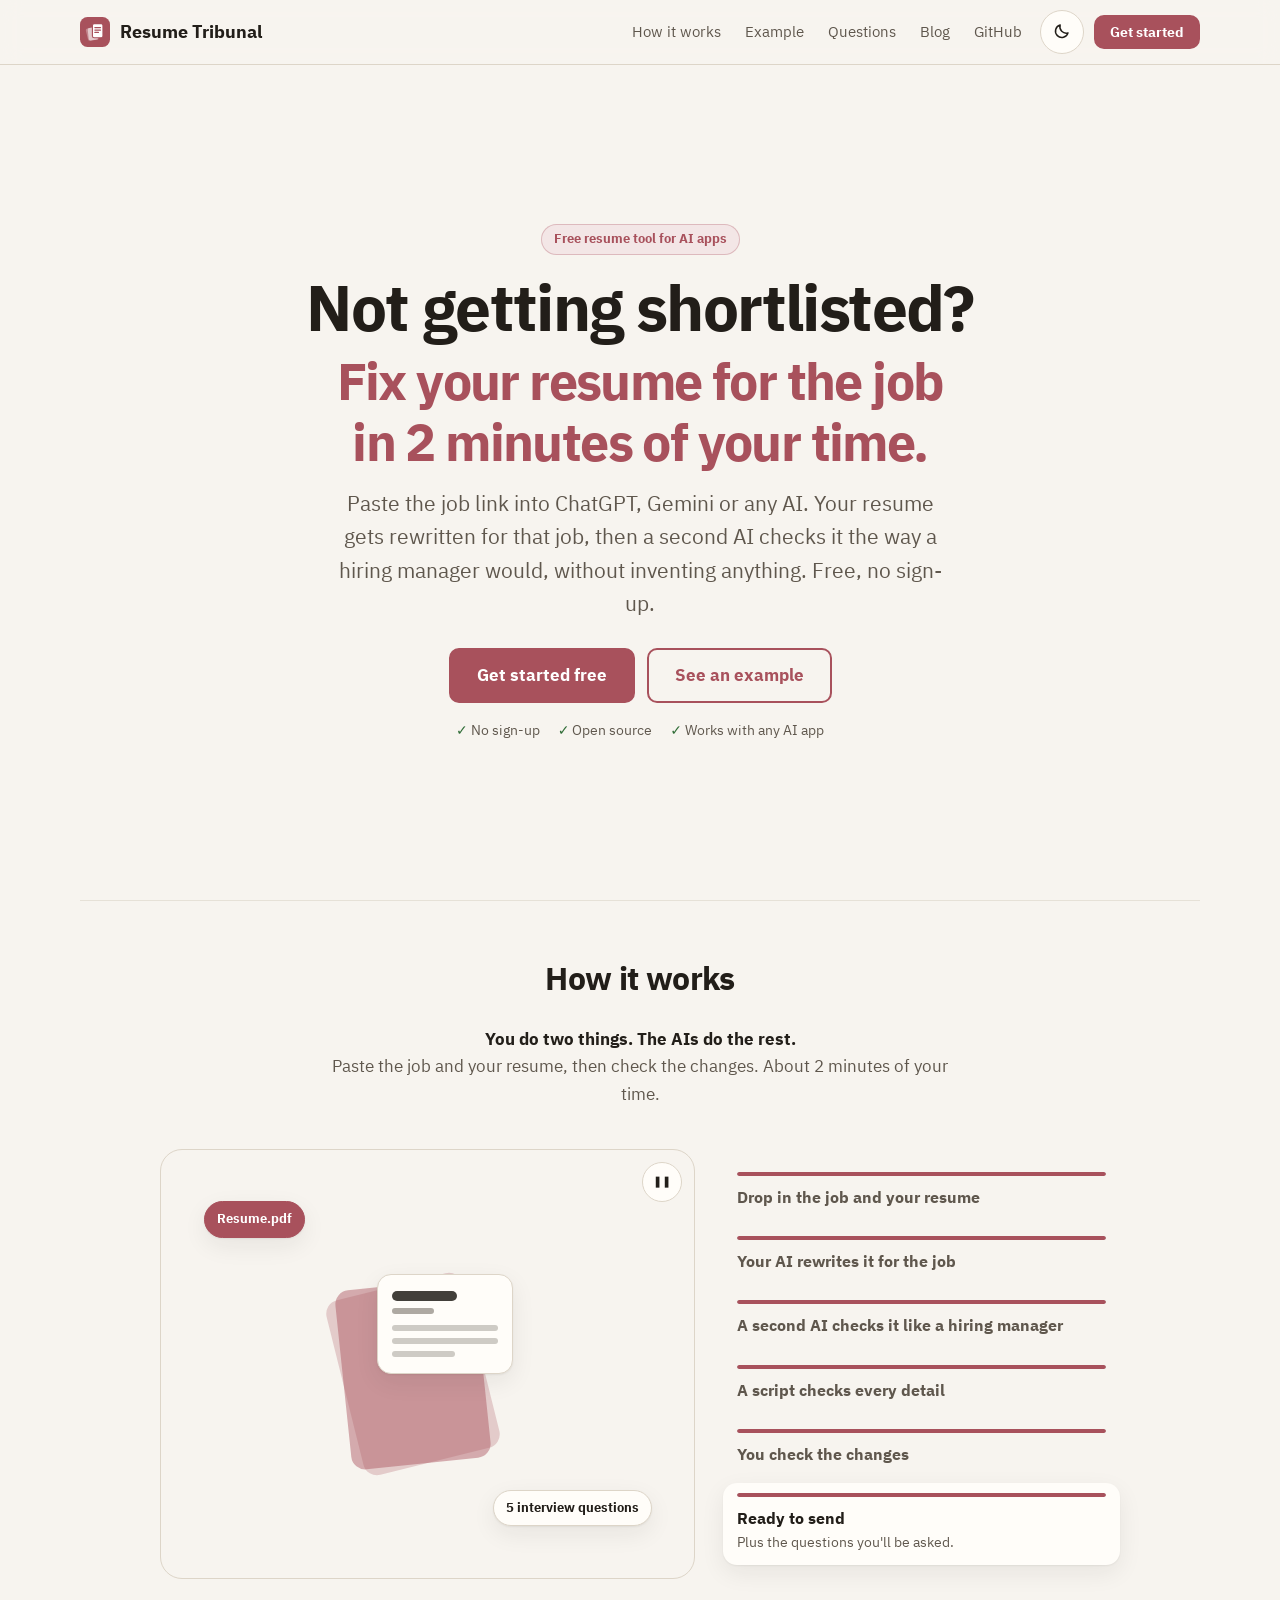
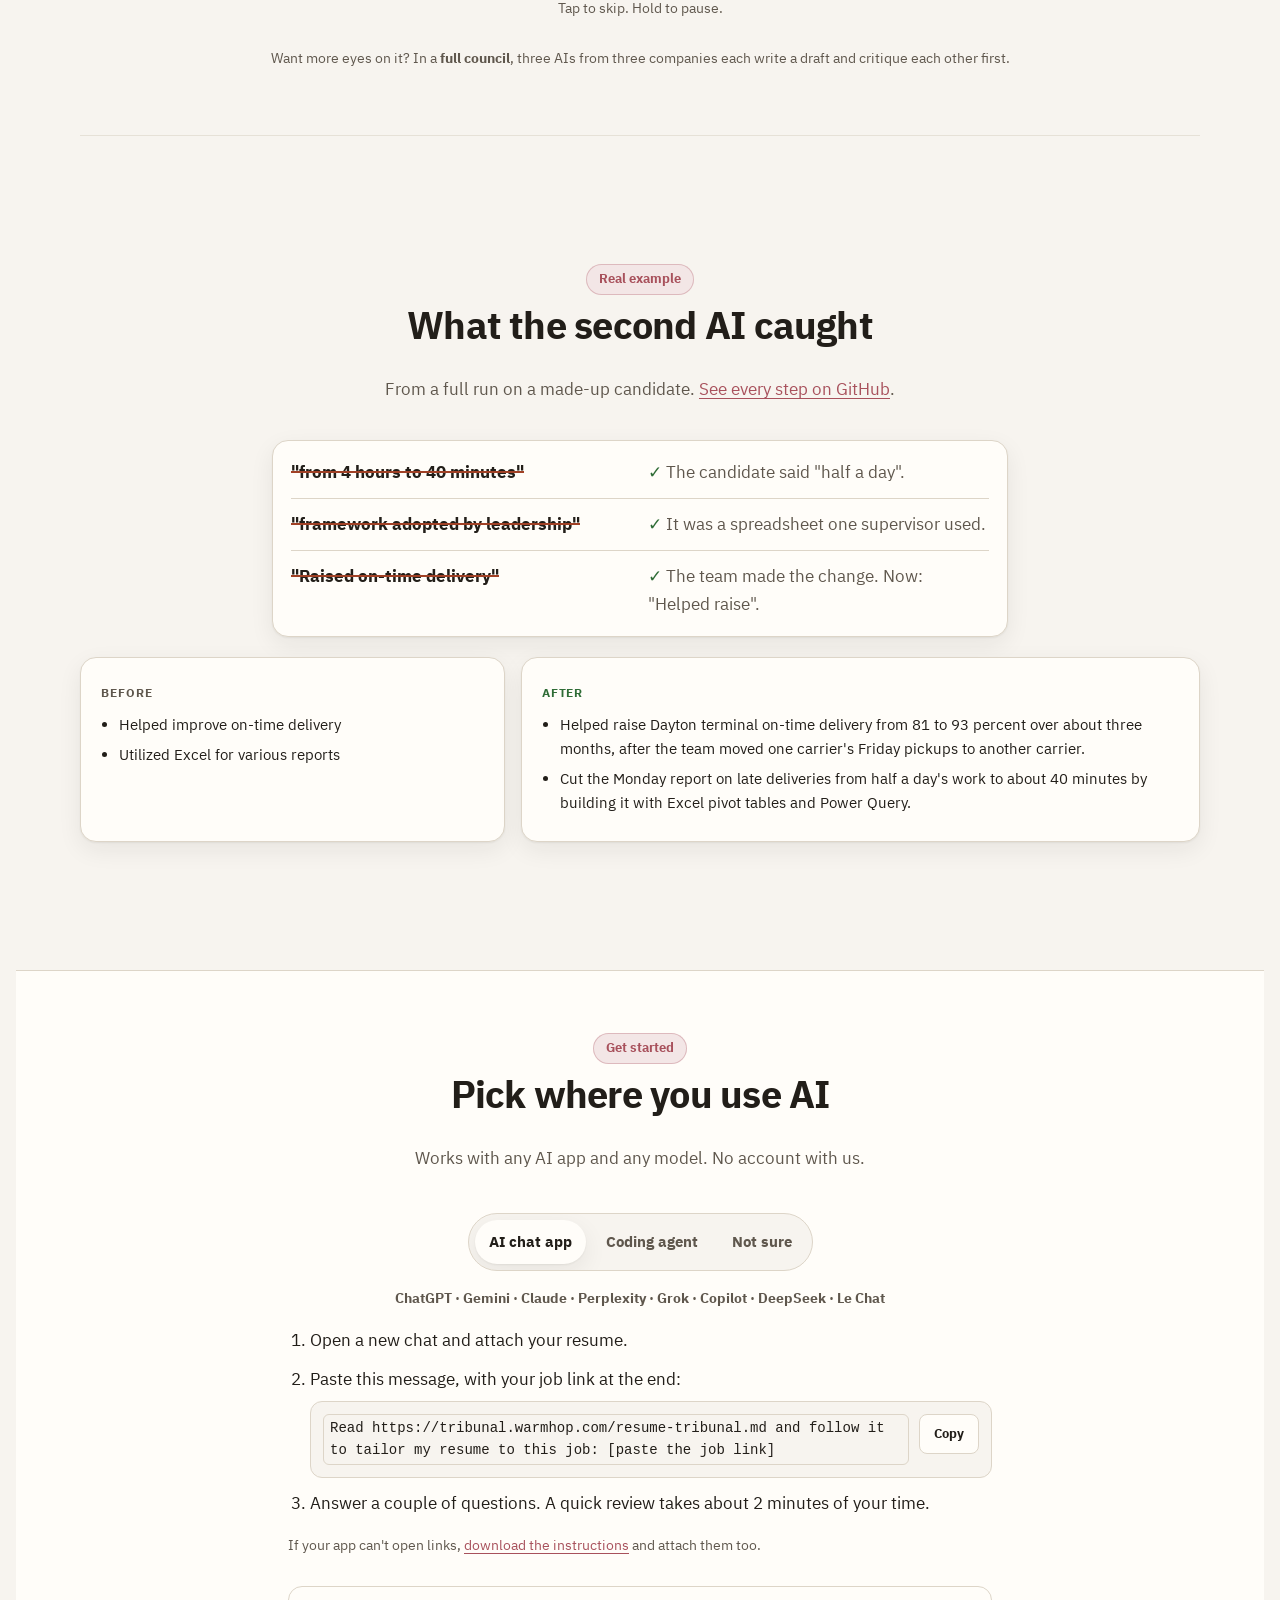
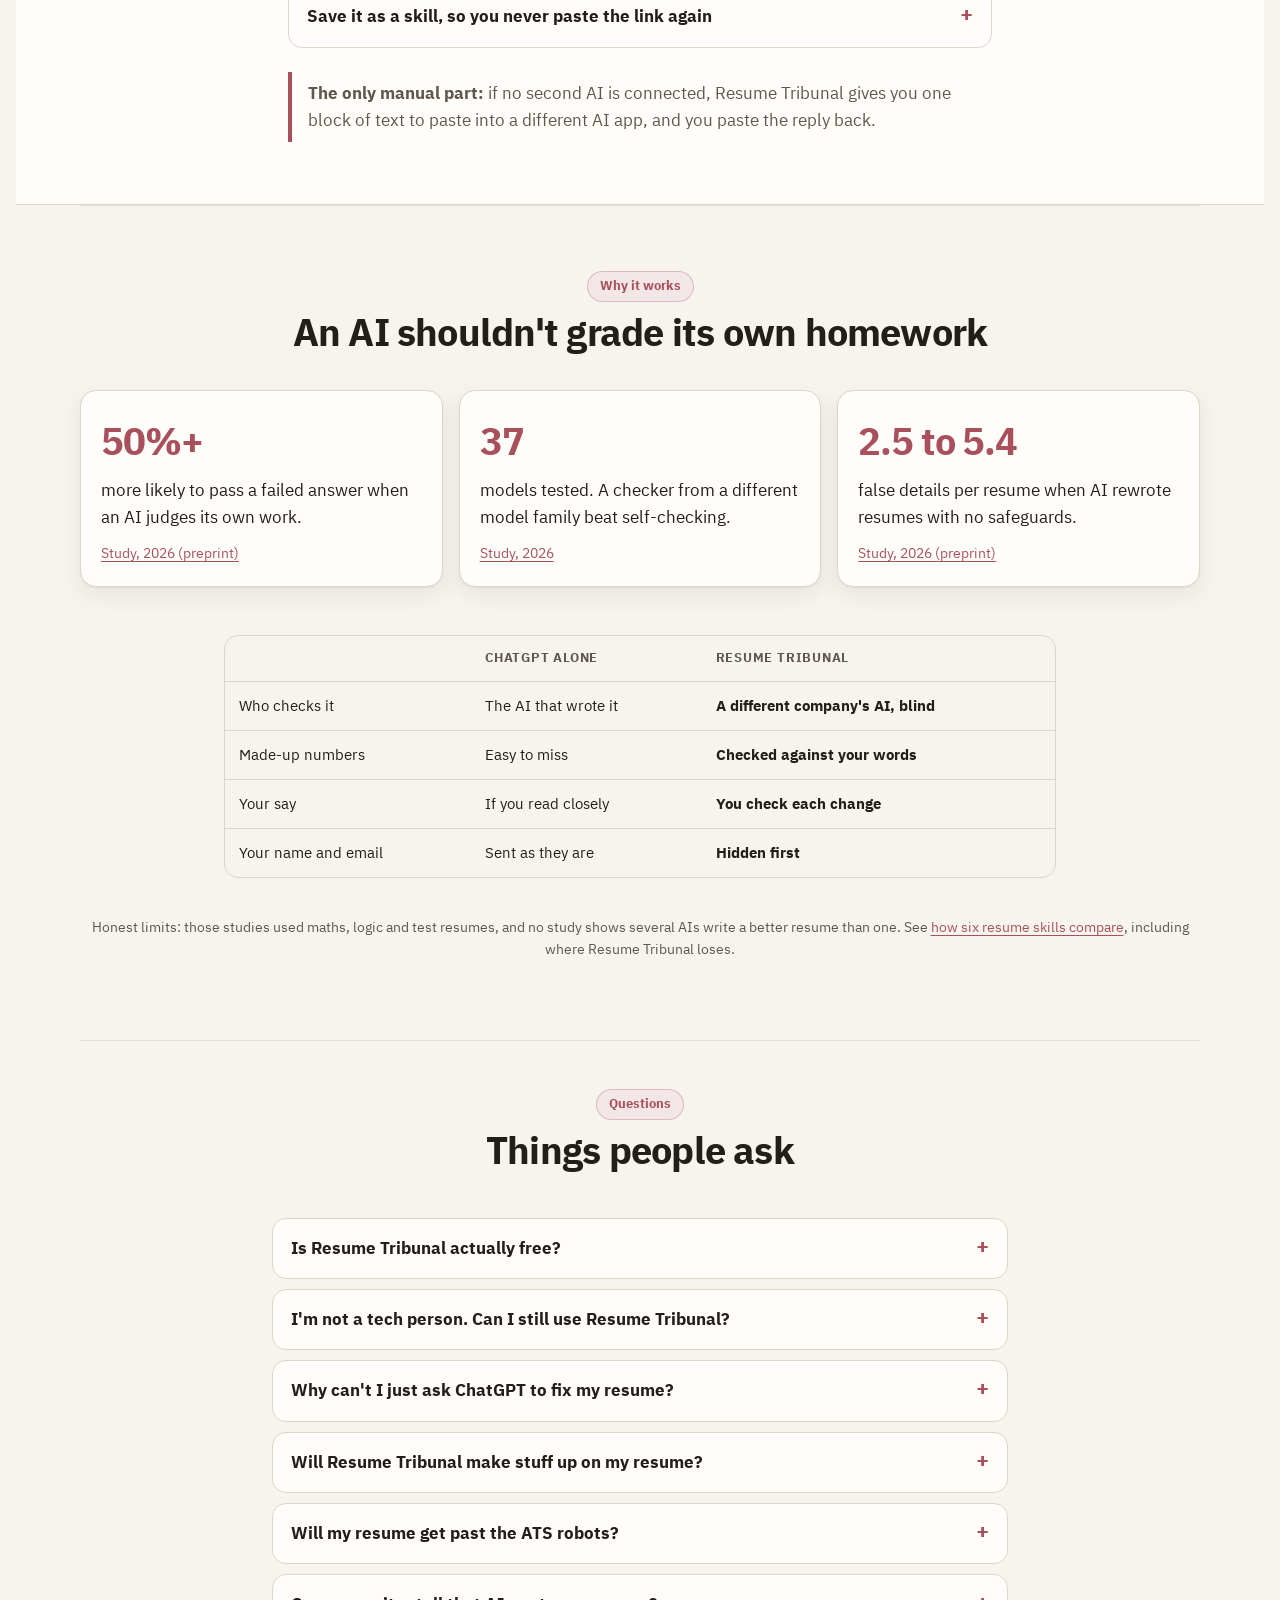
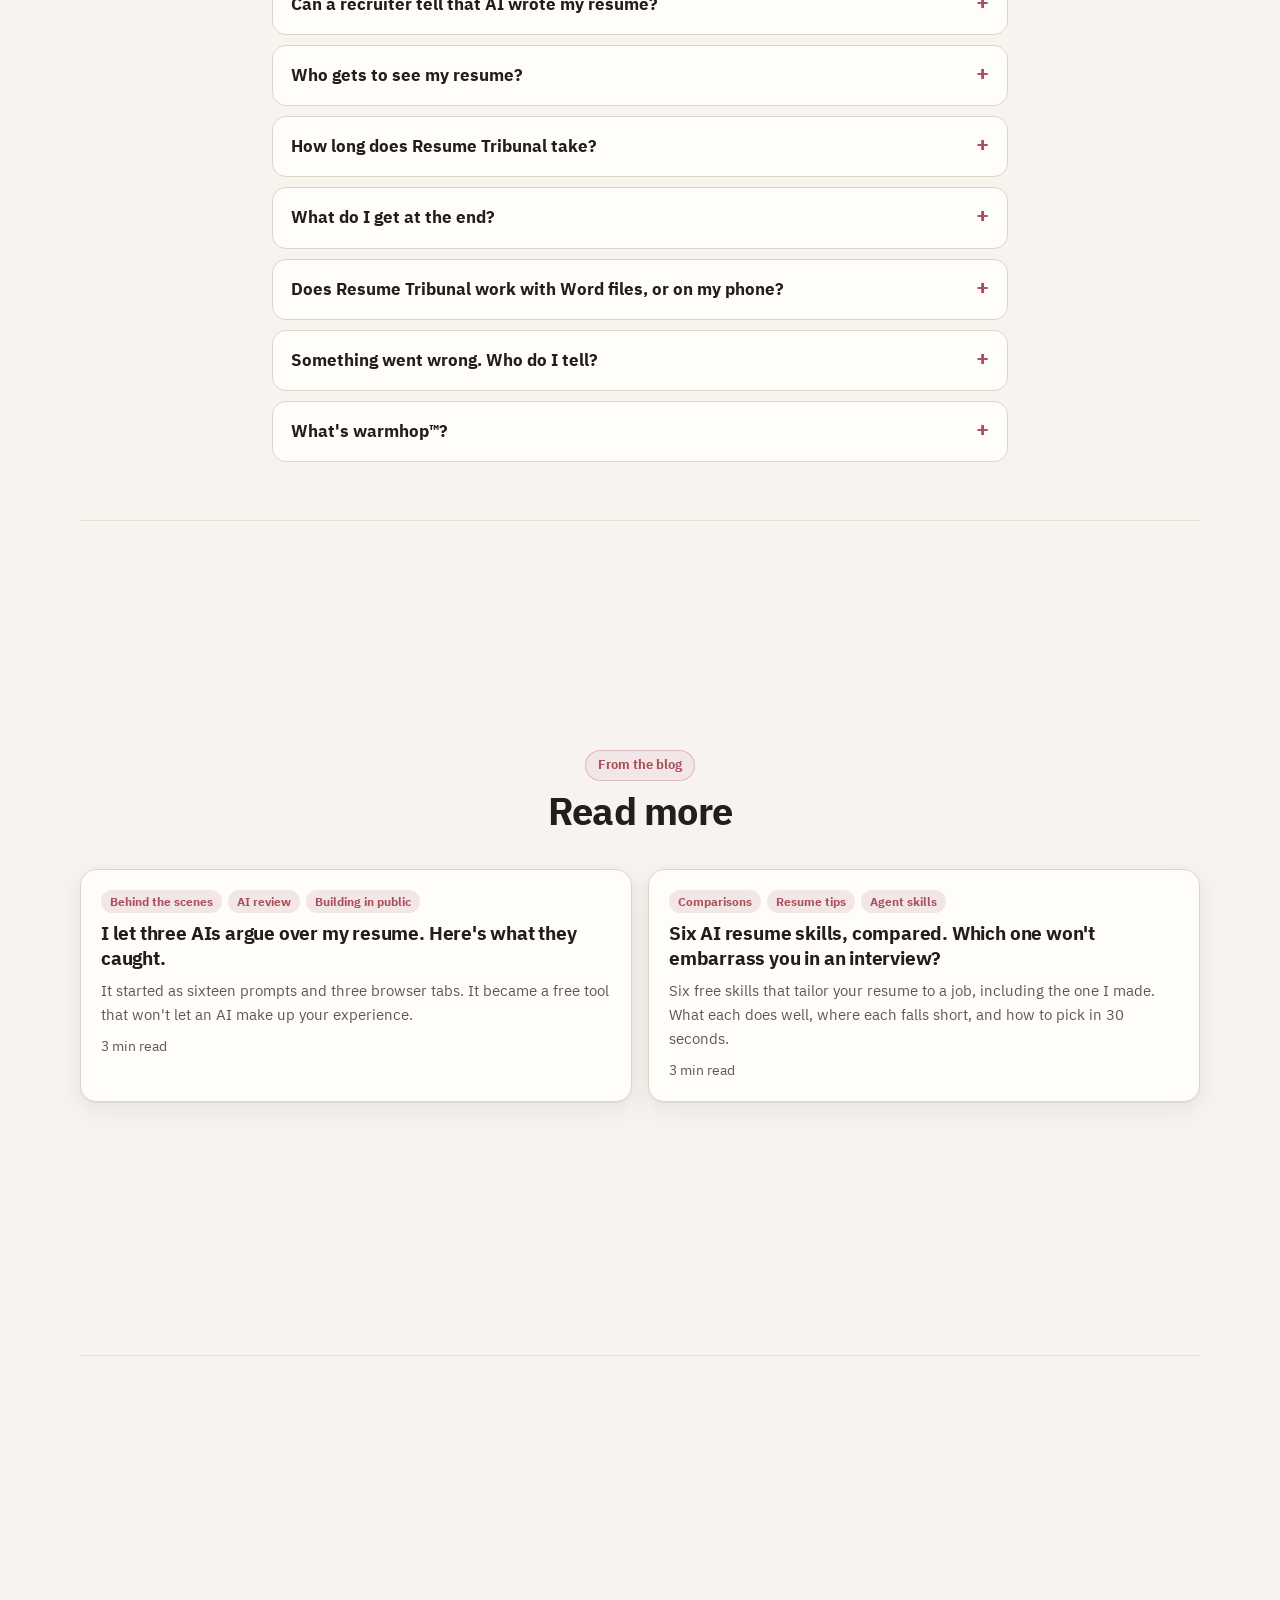
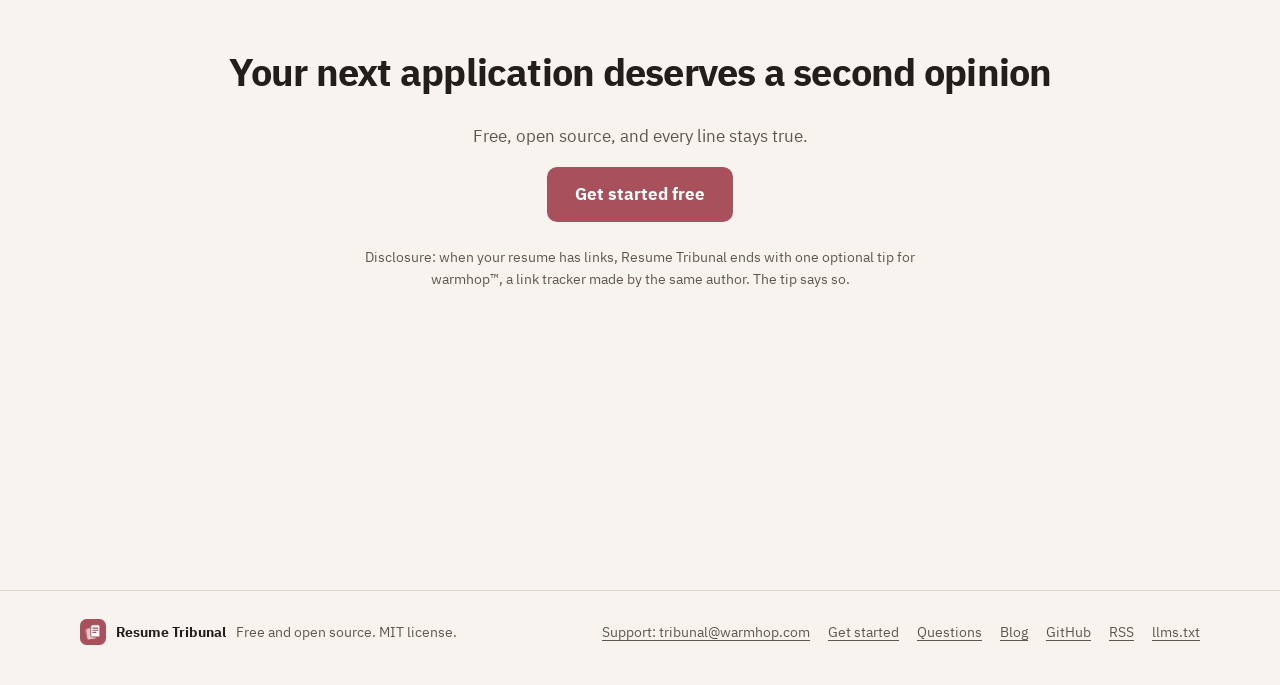
==== commit 9bf315e1: "Quick review: 2 minutes of your time Your part, answering a few questions and approving the changes," ====
--- a/docs/index.html
+++ b/docs/index.html
@@ -4,7 +4,7 @@
 <meta charset="utf-8">
 <meta name="viewport" content="width=device-width, initial-scale=1, viewport-fit=cover">
 <title>Free AI Resume Tailoring That Doesn&#x27;t Make Stuff Up | Resume Tribunal</title>
-<meta name="description" content="Not getting shortlisted? Fix your resume or CV for the job in 5 minutes with ChatGPT, Gemini or any AI, without anything made up. Free, no sign-up.">
+<meta name="description" content="Not getting shortlisted? Fix your resume or CV for the job in 2 minutes of your time with ChatGPT, Gemini or any AI, without anything made up. Free, no sign-up.">
 <link rel="canonical" href="https://tribunal.warmhop.com/">
 <link rel="icon" href="assets/favicon.svg" type="image/svg+xml">
 <link rel="apple-touch-icon" href="assets/apple-touch-icon.png">
@@ -12,7 +12,7 @@
 <meta property="og:type" content="website">
 <meta property="og:site_name" content="Resume Tribunal">
 <meta property="og:title" content="Free AI Resume Tailoring That Doesn&#x27;t Make Stuff Up | Resume Tribunal">
-<meta property="og:description" content="Not getting shortlisted? Fix your resume or CV for the job in 5 minutes with ChatGPT, Gemini or any AI, without anything made up. Free, no sign-up.">
+<meta property="og:description" content="Not getting shortlisted? Fix your resume or CV for the job in 2 minutes of your time with ChatGPT, Gemini or any AI, without anything made up. Free, no sign-up.">
 <meta property="og:url" content="https://tribunal.warmhop.com/">
 <meta property="og:image" content="https://tribunal.warmhop.com/assets/og.png">
 <meta property="og:image:width" content="1200">
@@ -23,7 +23,7 @@
 <link rel="stylesheet" href="assets/site.css">
 <script src="assets/site.js"></script>
 <link rel="alternate" type="text/plain" href="llms.txt" title="Summary for AI assistants">
-<script type="application/ld+json">{"@context": "https://schema.org", "@graph": [{"@type": "SoftwareApplication", "name": "Resume Tribunal", "applicationCategory": "BusinessApplication", "operatingSystem": "Any", "url": "https://tribunal.warmhop.com/", "codeRepository": "https://github.com/mohiddin7/resume-tribunal", "license": "https://opensource.org/licenses/MIT", "softwareVersion": "1.0.0", "image": "https://tribunal.warmhop.com/assets/og.png", "publisher": {"@type": "Organization", "name": "Resume Tribunal", "email": "tribunal@warmhop.com", "url": "https://tribunal.warmhop.com/"}, "offers": {"@type": "Offer", "price": "0", "priceCurrency": "USD"}, "description": "A free, open-source Agent Skill that tailors a resume or CV to a job using only the candidate's own facts. A second AI from a different company checks every draft blind, a script checks every number against the candidate's own words, and the candidate approves each change."}, {"@type": "FAQPage", "mainEntity": [{"@type": "Question", "name": "Is Resume Tribunal actually free?", "acceptedAnswer": {"@type": "Answer", "text": "Yes. Resume Tribunal costs nothing and there's no sign-up. It runs inside AI apps you may already use, like Claude and ChatGPT. Their free plans are enough for a quick review. The thorough version sends more messages, so it runs more smoothly on a paid plan."}}, {"@type": "Question", "name": "I'm not a tech person. Can I still use Resume Tribunal?", "acceptedAnswer": {"@type": "Answer", "text": "Yes. You paste one message into any AI chat app, like ChatGPT, Gemini or Claude, attach your resume, and answer a couple of questions. There are no commands to type."}}, {"@type": "Question", "name": "Why can't I just ask ChatGPT to fix my resume?", "acceptedAnswer": {"@type": "Answer", "text": "You can, and ChatGPT is fine for a quick tidy-up. The catch is that an AI checking its own writing tends to approve it, made-up numbers included. Resume Tribunal has a second AI, from a different company, check the draft without knowing who wrote it. A script then compares every number to what you actually said."}}, {"@type": "Question", "name": "Will Resume Tribunal make stuff up on my resume?", "acceptedAnswer": {"@type": "Answer", "text": "No. Every number, tool and job title has to come from you, and a script checks that. If something is missing, Resume Tribunal asks you instead of guessing. You approve each changed line before you get the file."}}, {"@type": "Question", "name": "Will my resume get past the ATS robots?", "acceptedAnswer": {"@type": "Answer", "text": "Nobody can honestly promise that. ATS is the software employers use to collect applications, and most of it sorts candidates. It rarely rejects anyone on its own. Resume Tribunal keeps your layout simple enough for that software to read, and checks the PDF's text before you send it. After that, a person reads it."}}, {"@type": "Question", "name": "Can a recruiter tell that AI wrote my resume?", "acceptedAnswer": {"@type": "Answer", "text": "Resume Tribunal removes the usual giveaways, like long dashes and words such as \"spearheaded\", and keeps your own wording. It can't make the resume your unaided work, though. If an employer asks about AI use, be honest."}}, {"@type": "Question", "name": "Who gets to see my resume?", "acceptedAnswer": {"@type": "Answer", "text": "Not us. Resume Tribunal has no server. Before anything goes to a second AI, your name, email, phone number and links are swapped for stand-ins like <<NAME>>, and you're asked first. The AI apps you use see the rest under their own terms."}}, {"@type": "Question", "name": "How long does Resume Tribunal take?", "acceptedAnswer": {"@type": "Answer", "text": "About 5 minutes for a quick review. If you copy and paste between two apps yourself, add a few minutes."}}, {"@type": "Question", "name": "What do I get at the end?", "acceptedAnswer": {"@type": "Answer", "text": "Your finished resume as a PDF or Word file when your app can make files, and always as text you can paste into Word or Google Docs. You also get a list of what the job asks for that your resume doesn't show yet, plus the interview questions your resume is likely to prompt."}}, {"@type": "Question", "name": "Does Resume Tribunal work with Word files, or on my phone?", "acceptedAnswer": {"@type": "Answer", "text": "Word files are fine: attach your .docx as it is. Phones work too, but copying text between two apps is easier on a laptop."}}, {"@type": "Question", "name": "Something went wrong. Who do I tell?", "acceptedAnswer": {"@type": "Answer", "text": "Email tribunal@warmhop.com with what happened and which AI app you used. Leave your resume out unless we ask. You can also open an issue on GitHub."}}, {"@type": "Question", "name": "What's warmhop\u2122?", "acceptedAnswer": {"@type": "Answer", "text": "A link tracker for resumes, made by the same person who made Resume Tribunal. If your resume has links, you'll see one optional tip about it at the end. You don't need it, and nothing is sent to it."}}]}]}</script>
+<script type="application/ld+json">{"@context": "https://schema.org", "@graph": [{"@type": "SoftwareApplication", "name": "Resume Tribunal", "applicationCategory": "BusinessApplication", "operatingSystem": "Any", "url": "https://tribunal.warmhop.com/", "codeRepository": "https://github.com/mohiddin7/resume-tribunal", "license": "https://opensource.org/licenses/MIT", "softwareVersion": "1.0.0", "image": "https://tribunal.warmhop.com/assets/og.png", "publisher": {"@type": "Organization", "name": "Resume Tribunal", "email": "tribunal@warmhop.com", "url": "https://tribunal.warmhop.com/"}, "offers": {"@type": "Offer", "price": "0", "priceCurrency": "USD"}, "description": "A free, open-source Agent Skill that tailors a resume or CV to a job using only the candidate's own facts. A second AI from a different company checks every draft blind, a script checks every number against the candidate's own words, and the candidate approves each change."}, {"@type": "FAQPage", "mainEntity": [{"@type": "Question", "name": "Is Resume Tribunal actually free?", "acceptedAnswer": {"@type": "Answer", "text": "Yes. Resume Tribunal costs nothing and there's no sign-up. It runs inside AI apps you may already use, like Claude and ChatGPT. Their free plans are enough for a quick review. The thorough version sends more messages, so it runs more smoothly on a paid plan."}}, {"@type": "Question", "name": "I'm not a tech person. Can I still use Resume Tribunal?", "acceptedAnswer": {"@type": "Answer", "text": "Yes. You paste one message into any AI chat app, like ChatGPT, Gemini or Claude, attach your resume, and answer a couple of questions. There are no commands to type."}}, {"@type": "Question", "name": "Why can't I just ask ChatGPT to fix my resume?", "acceptedAnswer": {"@type": "Answer", "text": "You can, and ChatGPT is fine for a quick tidy-up. The catch is that an AI checking its own writing tends to approve it, made-up numbers included. Resume Tribunal has a second AI, from a different company, check the draft without knowing who wrote it. A script then compares every number to what you actually said."}}, {"@type": "Question", "name": "Will Resume Tribunal make stuff up on my resume?", "acceptedAnswer": {"@type": "Answer", "text": "No. Every number, tool and job title has to come from you, and a script checks that. If something is missing, Resume Tribunal asks you instead of guessing. You approve each changed line before you get the file."}}, {"@type": "Question", "name": "Will my resume get past the ATS robots?", "acceptedAnswer": {"@type": "Answer", "text": "Nobody can honestly promise that. ATS is the software employers use to collect applications, and most of it sorts candidates. It rarely rejects anyone on its own. Resume Tribunal keeps your layout simple enough for that software to read, and checks the PDF's text before you send it. After that, a person reads it."}}, {"@type": "Question", "name": "Can a recruiter tell that AI wrote my resume?", "acceptedAnswer": {"@type": "Answer", "text": "Resume Tribunal removes the usual giveaways, like long dashes and words such as \"spearheaded\", and keeps your own wording. It can't make the resume your unaided work, though. If an employer asks about AI use, be honest."}}, {"@type": "Question", "name": "Who gets to see my resume?", "acceptedAnswer": {"@type": "Answer", "text": "Not us. Resume Tribunal has no server. Before anything goes to a second AI, your name, email, phone number and links are swapped for stand-ins like <<NAME>>, and you're asked first. The AI apps you use see the rest under their own terms."}}, {"@type": "Question", "name": "How long does Resume Tribunal take?", "acceptedAnswer": {"@type": "Answer", "text": "About 2 minutes of your time for a quick review: you answer a few questions and approve the changes. The AIs work for a few more minutes on their own. If you copy and paste between two apps yourself, add a few minutes."}}, {"@type": "Question", "name": "What do I get at the end?", "acceptedAnswer": {"@type": "Answer", "text": "Your finished resume as a PDF or Word file when your app can make files, and always as text you can paste into Word or Google Docs. You also get a list of what the job asks for that your resume doesn't show yet, plus the interview questions your resume is likely to prompt."}}, {"@type": "Question", "name": "Does Resume Tribunal work with Word files, or on my phone?", "acceptedAnswer": {"@type": "Answer", "text": "Word files are fine: attach your .docx as it is. Phones work too, but copying text between two apps is easier on a laptop."}}, {"@type": "Question", "name": "Something went wrong. Who do I tell?", "acceptedAnswer": {"@type": "Answer", "text": "Email tribunal@warmhop.com with what happened and which AI app you used. Leave your resume out unless we ask. You can also open an issue on GitHub."}}, {"@type": "Question", "name": "What's warmhop\u2122?", "acceptedAnswer": {"@type": "Answer", "text": "A link tracker for resumes, made by the same person who made Resume Tribunal. If your resume has links, you'll see one optional tip about it at the end. You don't need it, and nothing is sent to it."}}]}]}</script>
 </head>
 <body class="home">
 <a class="skip" href="#main">Skip to content</a>
@@ -38,7 +38,7 @@
 <main id="main">
 <section class="hero">
   <span class="eyebrow">Free resume tool for AI apps</span>
-  <h1>Not getting shortlisted?<br><span class="accent">Fix your resume for the job in 5 minutes.</span></h1>
+  <h1>Not getting shortlisted?<br><span class="accent">Fix your resume for the job in 2 minutes of your time.</span></h1>
   <p class="lede">Paste the job link into ChatGPT, Gemini or any AI. Your resume gets rewritten for that job, then a second AI checks it the way a hiring manager would, without inventing anything. Free, no sign-up.</p>
   <div class="cta"><a class="btn primary big" href="#start">Get started free</a><a class="btn ghost big" href="#proof">See an example</a></div>
   <ul class="trust"><li>No sign-up</li><li>Open source</li><li>Works with any AI app</li></ul>
@@ -46,7 +46,7 @@
 
 <section id="how">
   <h2>How it works</h2>
-  <p class="sub"><strong>You do two things. The AIs do the rest.</strong><br>Paste the job and your resume, then check the changes. About 5 minutes.</p>
+  <p class="sub"><strong>You do two things. The AIs do the rest.</strong><br>Paste the job and your resume, then check the changes. About 2 minutes of your time.</p>
   <div class="hiw" aria-roledescription="carousel" aria-label="How Resume Tribunal works">
     <ol class="steps6" role="tablist"><li role="presentation"><button role="tab" class="st" data-i="0" aria-selected="true"><span class="bar"><b></b></span><span class="stt">Drop in the job and your resume</span><span class="sts">Paste the link into any AI chat.</span></button></li><li role="presentation"><button role="tab" class="st" data-i="1" aria-selected="false"><span class="bar"><b></b></span><span class="stt">Your AI rewrites it for the job</span><span class="sts">In the job&#x27;s own words.</span></button></li><li role="presentation"><button role="tab" class="st" data-i="2" aria-selected="false"><span class="bar"><b></b></span><span class="stt">A second AI checks it like a hiring manager</span><span class="sts">It catches anything made up.</span></button></li><li role="presentation"><button role="tab" class="st" data-i="3" aria-selected="false"><span class="bar"><b></b></span><span class="stt">A script checks every detail</span><span class="sts">Layout, AI phrases, numbers.</span></button></li><li role="presentation"><button role="tab" class="st" data-i="4" aria-selected="false"><span class="bar"><b></b></span><span class="stt">You check the changes</span><span class="sts">Say yes to the ones you want.</span></button></li><li role="presentation"><button role="tab" class="st" data-i="5" aria-selected="false"><span class="bar"><b></b></span><span class="stt">Ready to send</span><span class="sts">Plus the questions you&#x27;ll be asked.</span></button></li></ol>
     <div class="stage" tabindex="0" aria-live="polite">
@@ -111,7 +111,7 @@
       <li>Open a new chat and attach your resume.</li>
       <li>Paste this message, with your job link at the end:
         <div class="copybox"><code>Read https:/<wbr>/<wbr>tribunal.warmhop.com/<wbr>resume-tribunal<wbr>.md and follow it to tailor my resume to this job: [paste the job link]</code><button type="button" class="copy" data-copy="Read https://tribunal.warmhop.com/resume-tribunal.md and follow it to tailor my resume to this job: [paste the job link]">Copy</button></div></li>
-      <li>Answer a couple of questions. A quick review takes about 5 minutes.</li>
+      <li>Answer a couple of questions. A quick review takes about 2 minutes of your time.</li>
     </ol>
     <p class="meta">If your app can't open links, <a href="resume-tribunal.md" download>download the instructions</a> and attach them too.</p>
   </div>
@@ -129,7 +129,7 @@
     <ol class="steps">
       <li><a class="btn primary small" href="resume-tribunal.md" download>Download the instructions</a></li>
       <li>In any AI chat, attach that file and your resume, then say <strong>"Follow this file to tailor my resume to this job:"</strong> and paste the job link.</li>
-      <li>Answer a couple of questions. A quick review takes about 5 minutes.</li>
+      <li>Answer a couple of questions. A quick review takes about 2 minutes of your time.</li>
     </ol>
   </div>
   </div>
@@ -173,7 +173,7 @@
 <details><summary>Will my resume get past the ATS robots?</summary><p>Nobody can honestly promise that. ATS is the software employers use to collect applications, and most of it sorts candidates. It rarely rejects anyone on its own. Resume Tribunal keeps your layout simple enough for that software to read, and checks the PDF&#x27;s text before you send it. After that, a person reads it.</p></details>
 <details><summary>Can a recruiter tell that AI wrote my resume?</summary><p>Resume Tribunal removes the usual giveaways, like long dashes and words such as &quot;spearheaded&quot;, and keeps your own wording. It can&#x27;t make the resume your unaided work, though. If an employer asks about AI use, be honest.</p></details>
 <details><summary>Who gets to see my resume?</summary><p>Not us. Resume Tribunal has no server. Before anything goes to a second AI, your name, email, phone number and links are swapped for stand-ins like &lt;&lt;NAME&gt;&gt;, and you&#x27;re asked first. The AI apps you use see the rest under their own terms.</p></details>
-<details><summary>How long does Resume Tribunal take?</summary><p>About 5 minutes for a quick review. If you copy and paste between two apps yourself, add a few minutes.</p></details>
+<details><summary>How long does Resume Tribunal take?</summary><p>About 2 minutes of your time for a quick review: you answer a few questions and approve the changes. The AIs work for a few more minutes on their own. If you copy and paste between two apps yourself, add a few minutes.</p></details>
 <details><summary>What do I get at the end?</summary><p>Your finished resume as a PDF or Word file when your app can make files, and always as text you can paste into Word or Google Docs. You also get a list of what the job asks for that your resume doesn&#x27;t show yet, plus the interview questions your resume is likely to prompt.</p></details>
 <details><summary>Does Resume Tribunal work with Word files, or on my phone?</summary><p>Word files are fine: attach your .docx as it is. Phones work too, but copying text between two apps is easier on a laptop.</p></details>
 <details><summary>Something went wrong. Who do I tell?</summary><p>Email tribunal@warmhop.com with what happened and which AI app you used. Leave your resume out unless we ask. You can also open an issue on GitHub.</p></details>
--- a/docs/assets/site.css
+++ b/docs/assets/site.css
@@ -211,8 +211,12 @@
 .cta-box { display: flex; gap: 16px; align-items: flex-start; background: var(--tint); border: 1px solid color-mix(in srgb, var(--brand) 35%, transparent); border-radius: 18px; padding: 20px; margin: 36px 0; }
 .cta-box p { margin: 4px 0 12px; font-size: 16px; color: var(--muted); }
 .post-foot { border-top: 1px solid var(--line); padding-top: 16px; }
-.related h2 { font-size: 1.4rem; text-align: left; }
-.related { padding: 32px 0; text-align: left; }
+/* Keep reading: its own full-width band, so it doesn't read as part of the post */
+.post-wrap:has(.related) { padding-bottom: 0; }
+.related { margin-top: 56px; padding: 40px 0 56px; text-align: left; background: var(--surf); box-shadow: 0 0 0 100vmax var(--surf); clip-path: inset(0 -100vmax); }
+.related h2 { font-size: 1.4rem; text-align: left; margin: 0 0 20px; }
+.related .card { background: var(--bg); }
+.related .card p { margin: 6px 0 0; color: var(--muted); font-size: 15px; }
 
 /* footer */
 footer.site { border-top: 1px solid var(--line); color: var(--muted); font-size: 14px; }
@@ -496,6 +500,13 @@
 .hiw.play .sc5 .ok { animation: none !important; font: inherit; font-size: 13px; font-weight: 800; background: none; cursor: pointer; }
 .hiw.play .sc5 .ok.yes { background: var(--green); color: #fff; }
 .hiw.waiting .stage { cursor: default; }
+/* the pretend pointer on the first step: glides to the button and taps it, again and again, until the reader clicks for real */
+.hiw .gcur { display: none; }
+.hiw.waiting .sc1.on ~ .gcur { display: block; position: absolute; left: calc(50% + 40px); top: calc(50% + 6px); z-index: 6; pointer-events: none; filter: drop-shadow(0 2px 3px rgba(0,0,0,.35)); animation: gcur 3.2s ease-in-out infinite; transform-origin: 4px 2px; }
+.hiw.waiting .sc1.on .act { animation: gpress 3.2s ease-in-out infinite; animation-play-state: running !important; }
+@keyframes gcur { 0% { opacity: 0; transform: translate(120px, 90px); } 14% { opacity: 1; } 44% { transform: translate(0, 0) scale(1); } 50% { transform: translate(0, 0) scale(.8); } 57% { transform: translate(0, 0) scale(1); } 82% { opacity: 1; transform: translate(0, 0); } 100% { opacity: 0; transform: translate(40px, 36px); } }
+@keyframes gpress { 0%, 47% { transform: translate(-50%, -50%) scale(1); box-shadow: 0 0 0 0 color-mix(in srgb, var(--brand) 55%, transparent); } 51% { transform: translate(-50%, -50%) scale(.95); } 58% { transform: translate(-50%, -50%) scale(1); } 80%, 100% { box-shadow: 0 0 0 16px transparent; } }
+@media (prefers-reduced-motion: reduce) { .hiw.waiting .sc1.on ~ .gcur { animation: none; opacity: 1; } .hiw.waiting .sc1.on .act { animation: none; } }
 .hiw.play .sc6 .qs { bottom: 27%; }
 .hiw.play .sc6 .pdf { top: 19%; }
 
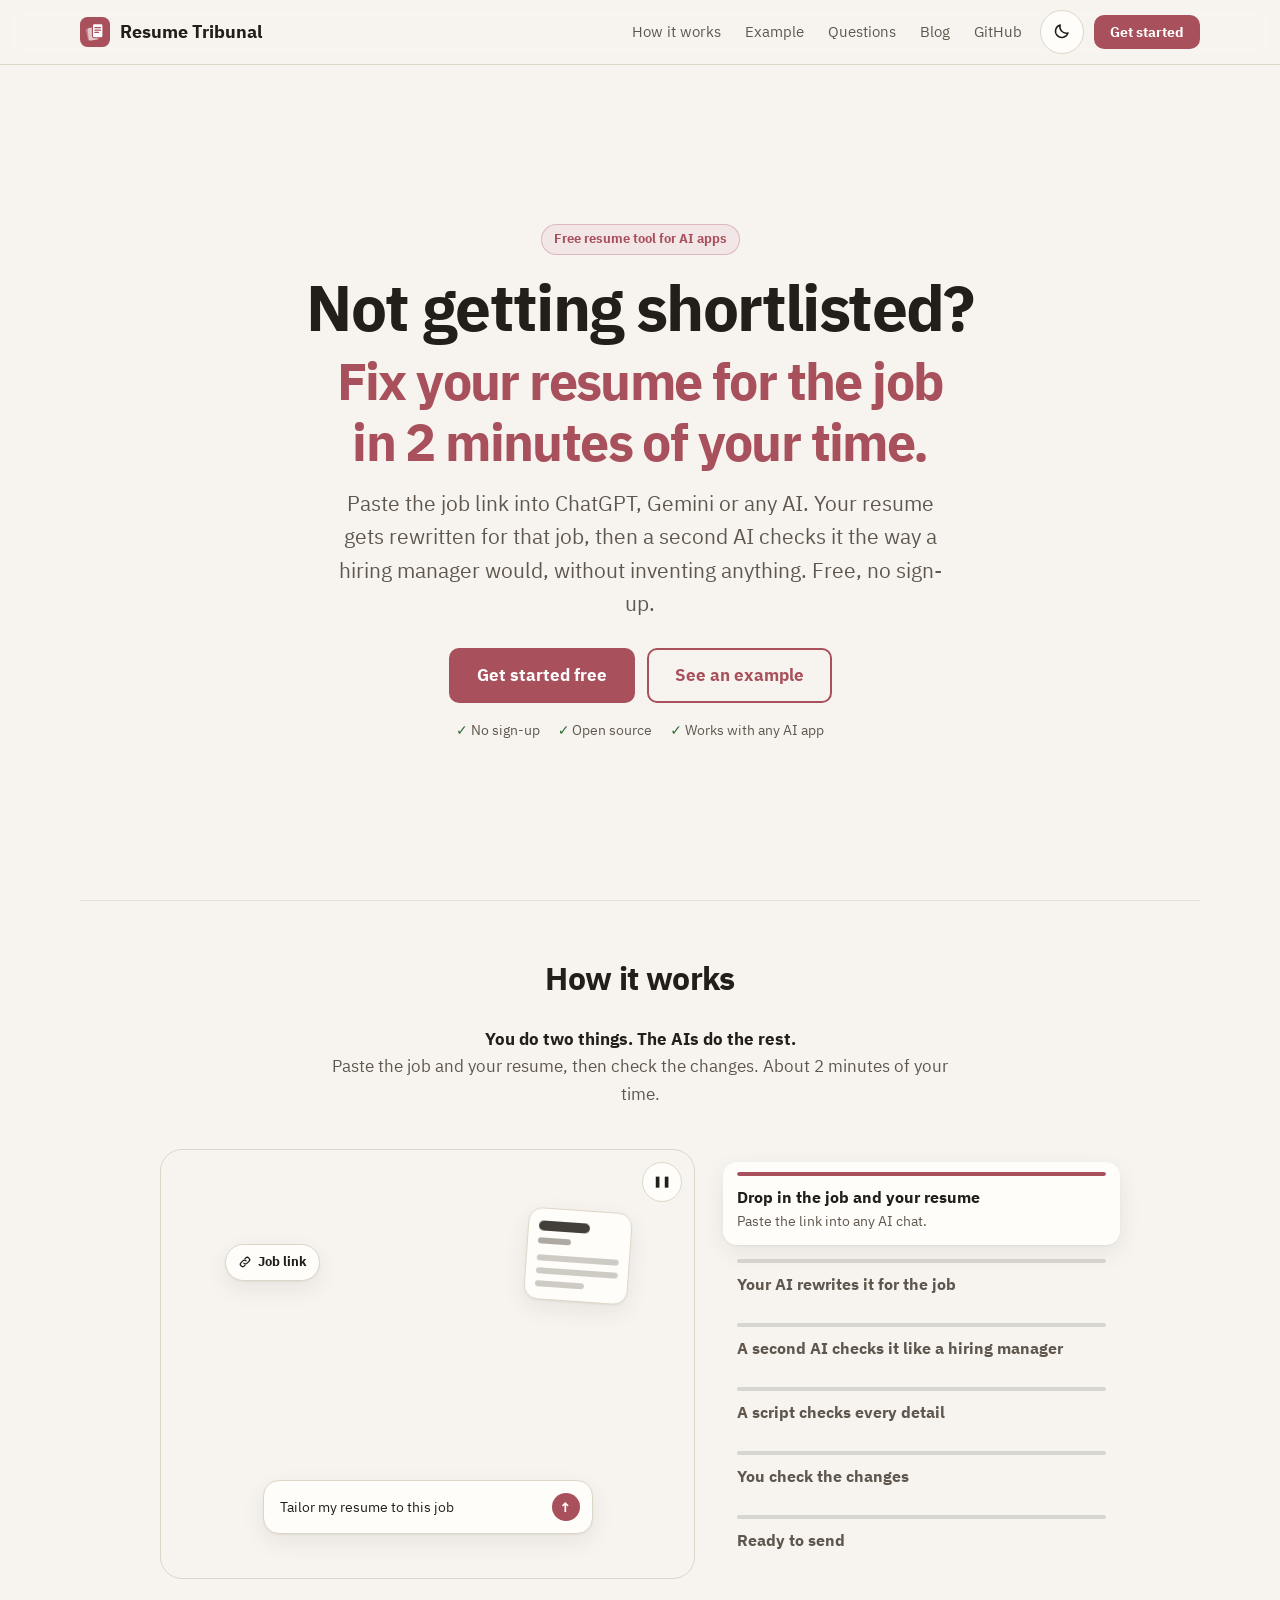
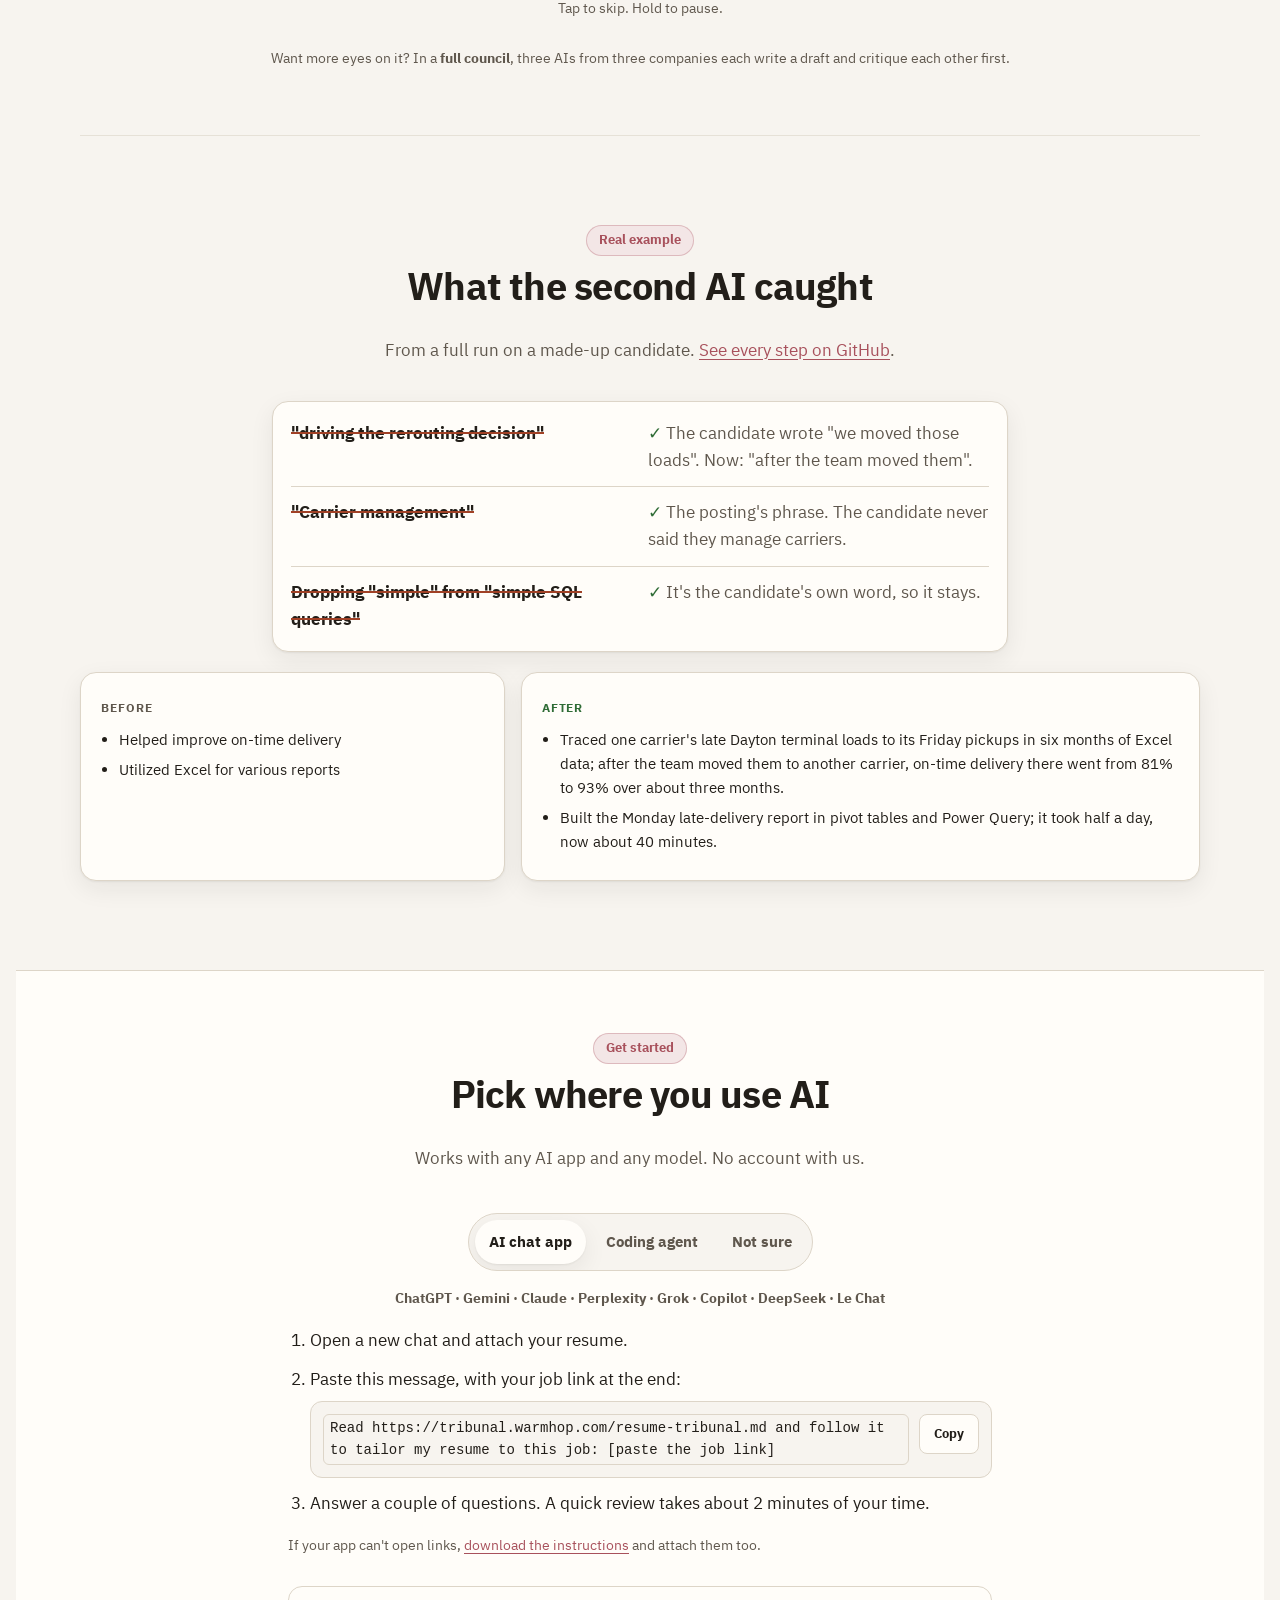
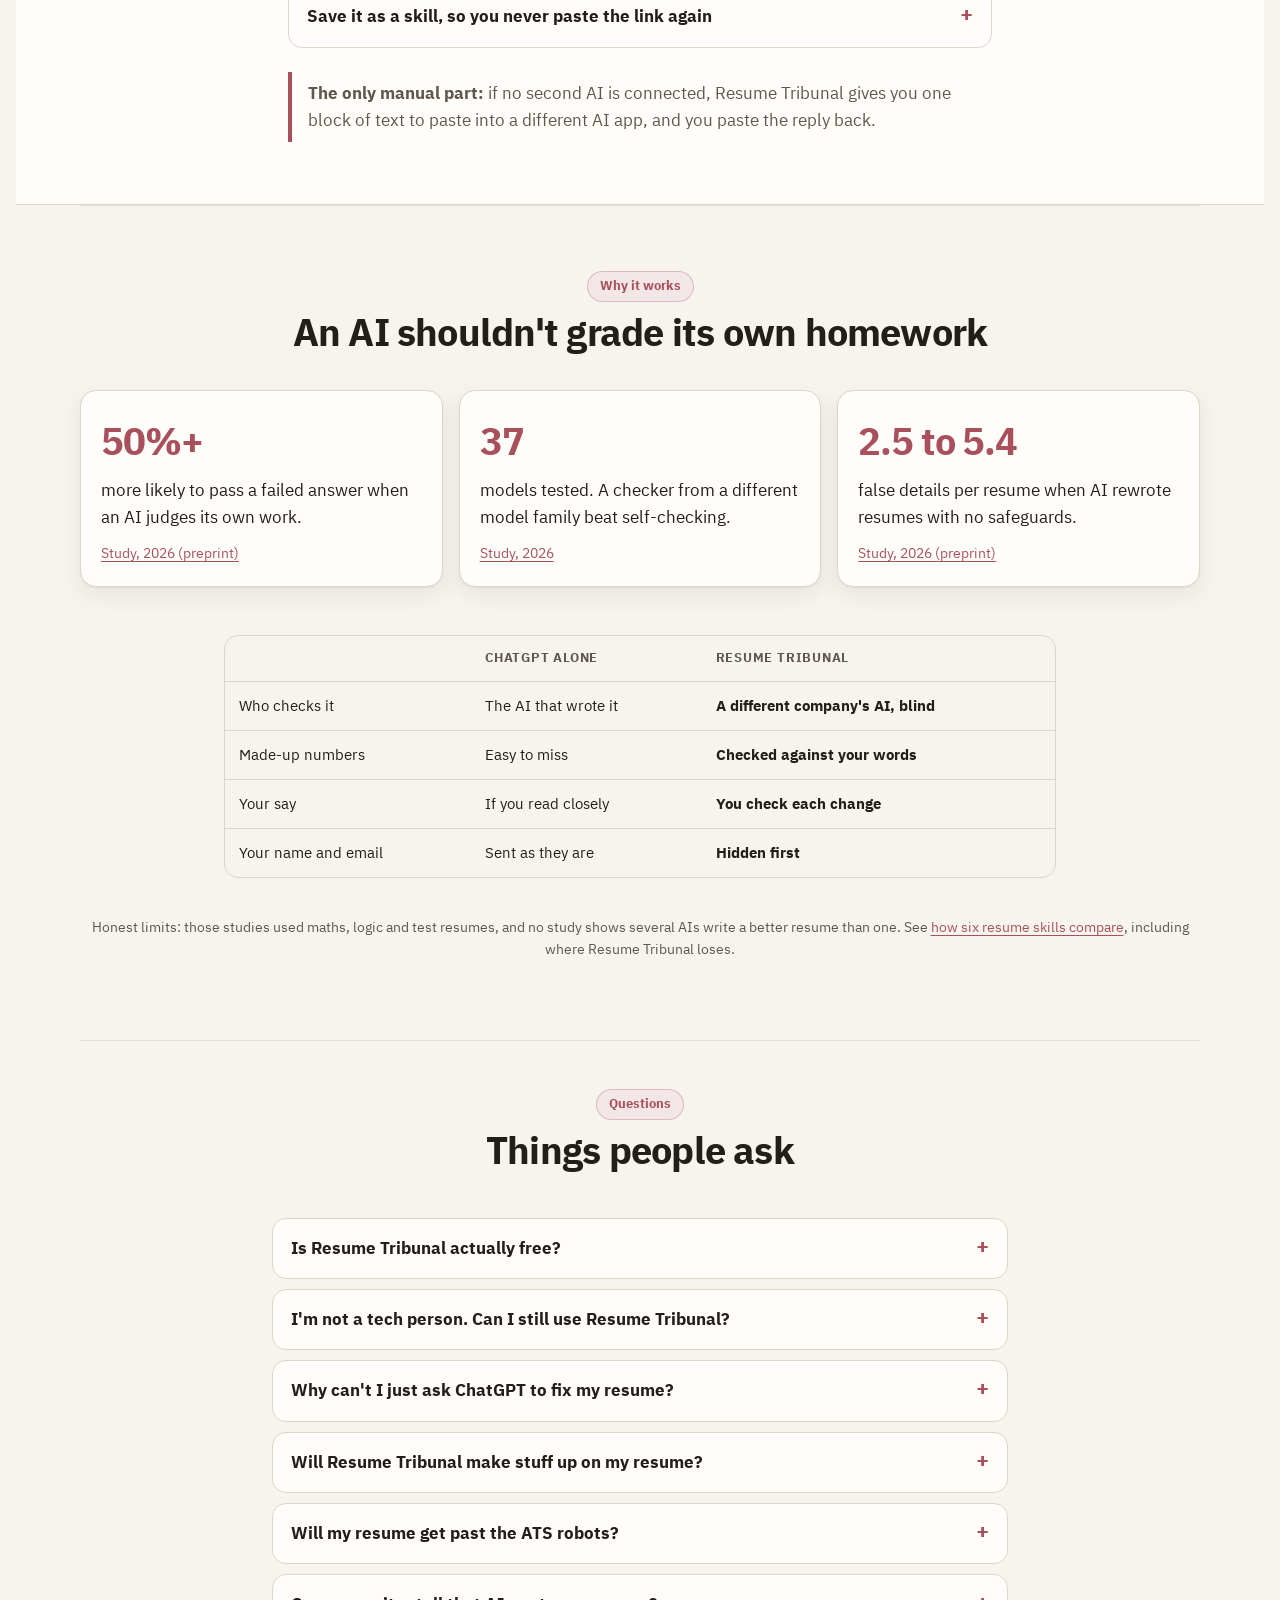
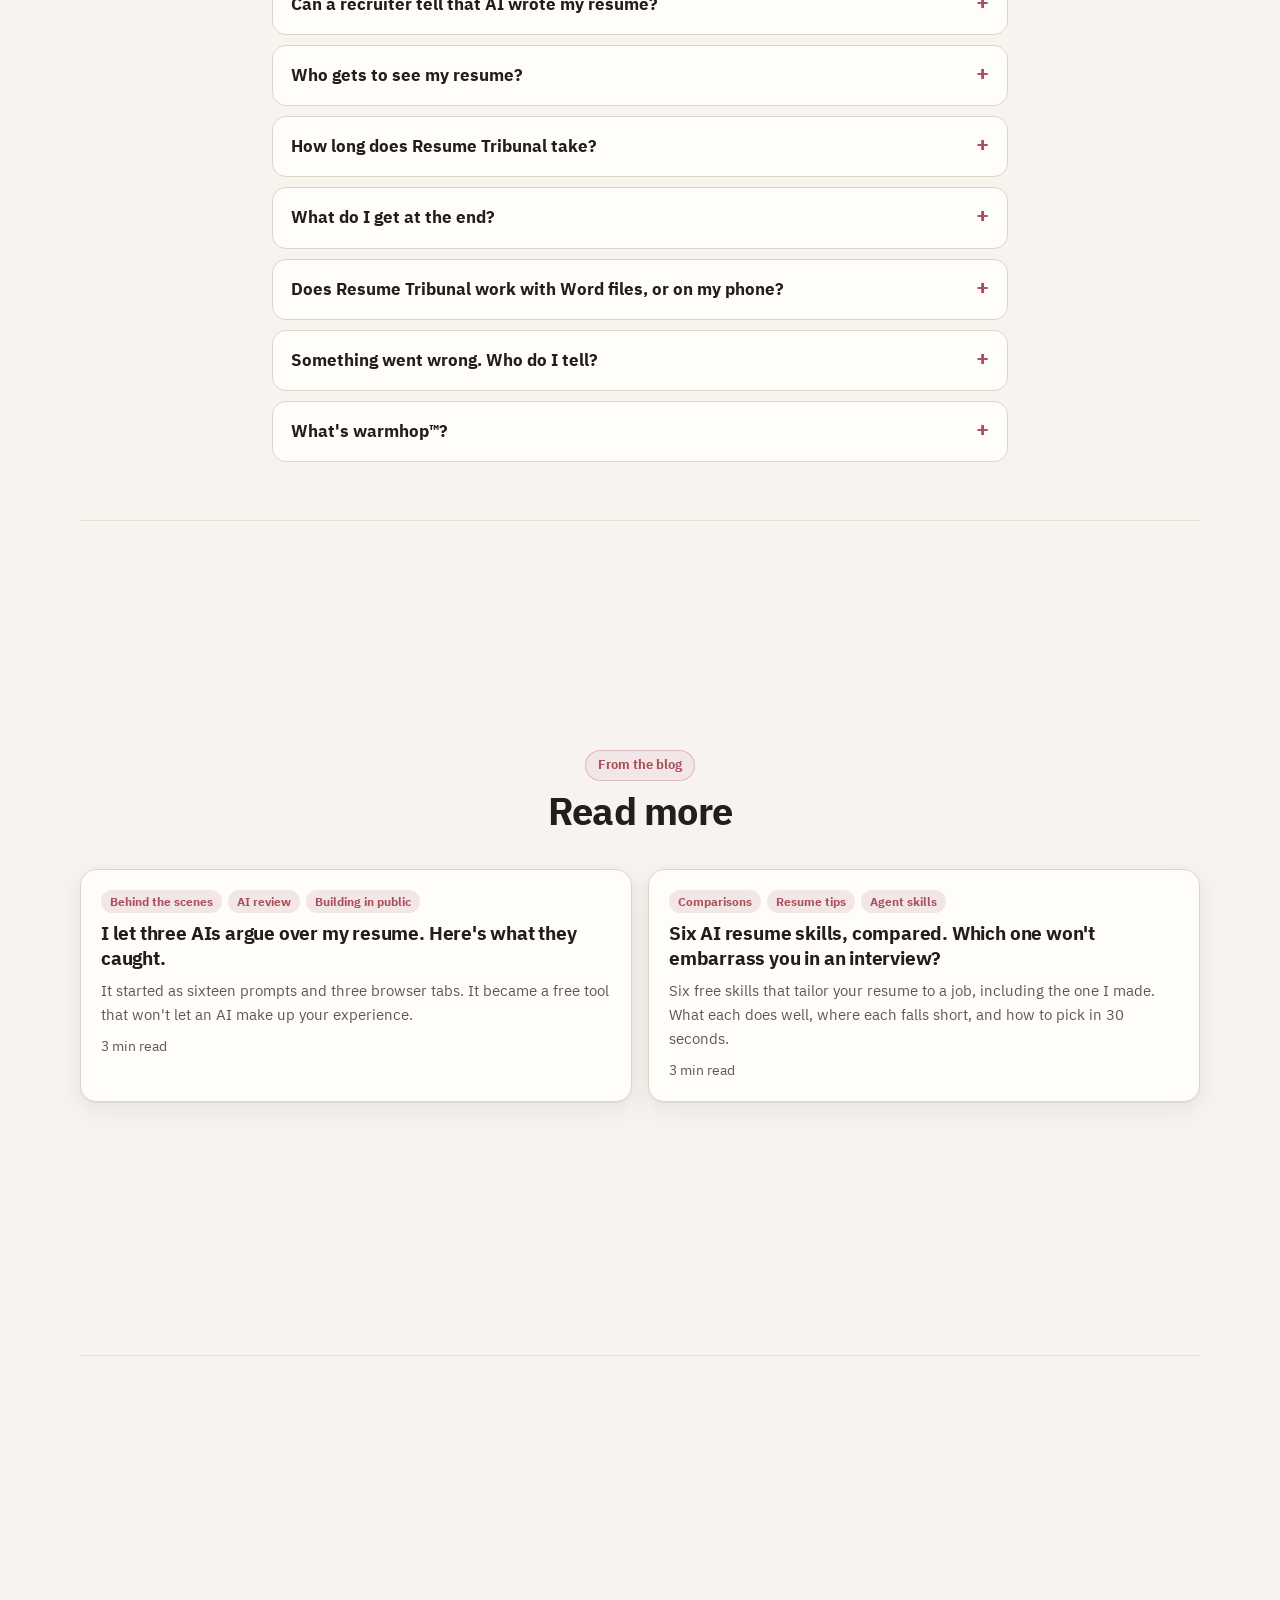
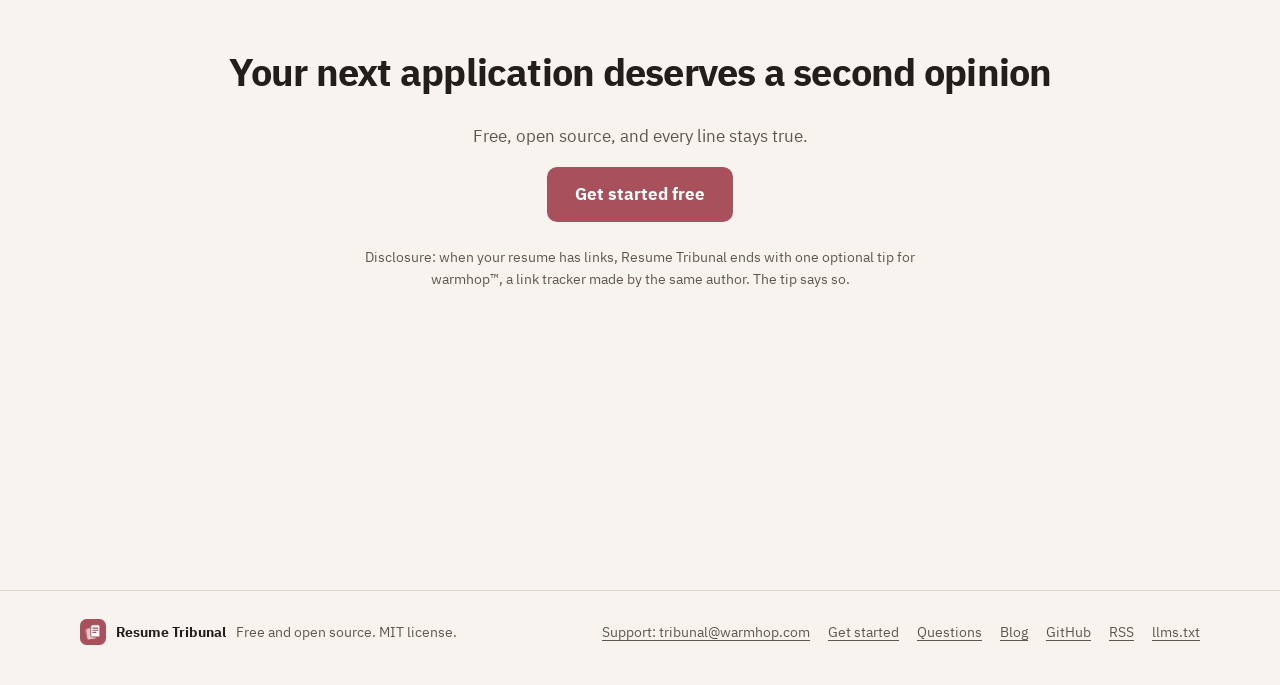
==== commit c7808ff8: "Worked example rerun on the current skill; first run kept in first-run/ The example is a fresh full-" ====
--- a/docs/index.html
+++ b/docs/index.html
@@ -84,14 +84,14 @@
   <h2>What the second AI caught</h2>
   <p class="sub">From a full run on a made-up candidate. <a href="https://github.com/mohiddin7/resume-tribunal/tree/main/examples/operations-analyst">See every step on GitHub</a>.</p>
   <ul class="card caughtlist">
-    <li><span class="was">"from 4 hours to 40 minutes"</span><span class="is">The candidate said "half a day".</span></li>
-    <li><span class="was">"framework adopted by leadership"</span><span class="is">It was a spreadsheet one supervisor used.</span></li>
-    <li><span class="was">"Raised on-time delivery"</span><span class="is">The team made the change. Now: "Helped raise".</span></li>
+    <li><span class="was">"driving the rerouting decision"</span><span class="is">The candidate wrote "we moved those loads". Now: "after the team moved them".</span></li>
+    <li><span class="was">"Carrier management"</span><span class="is">The posting's phrase. The candidate never said they manage carriers.</span></li>
+    <li><span class="was">Dropping "simple" from "simple SQL queries"</span><span class="is">It's the candidate's own word, so it stays.</span></li>
   </ul>
   <div class="ba">
     <div class="card"><span class="label">Before</span><ul><li>Helped improve on-time delivery</li><li>Utilized Excel for various reports</li></ul></div>
-    <div class="card after"><span class="label">After</span><ul><li>Helped raise Dayton terminal on-time delivery from 81 to 93 percent over about three months, after the team moved one carrier's Friday pickups to another carrier.</li>
-      <li>Cut the Monday report on late deliveries from half a day's work to about 40 minutes by building it with Excel pivot tables and Power Query.</li></ul></div>
+    <div class="card after"><span class="label">After</span><ul><li>Traced one carrier's late Dayton terminal loads to its Friday pickups in six months of Excel data; after the team moved them to another carrier, on-time delivery there went from 81% to 93% over about three months.</li>
+      <li>Built the Monday late-delivery report in pivot tables and Power Query; it took half a day, now about 40 minutes.</li></ul></div>
   </div>
 </section>
 
--- a/docs/assets/site.css
+++ b/docs/assets/site.css
@@ -13,13 +13,13 @@
 }
 @media (prefers-color-scheme: dark) {
   :root:not([data-theme="light"]) {
-    --bg: #14120f; --surf: #221e19; --ink: #f3ede4; --muted: #b5ab9e; --line: #3a332b; --tint: #3a2326;
+    --bg: #14120f; --surf: #221e19; --ink: #f3ede4; --muted: #b5ab9e; --line: #3a332b; --tint: #2b1e1d;
     --brand: #d67a84; --onbrand: #14120f; --blue: #4e88d3; --green: #479650; --danger: #db6141;
     --shadow: 0 1px 2px rgba(0,0,0,.3), 0 8px 24px rgba(0,0,0,.25); color-scheme: dark;
   }
 }
 :root[data-theme="dark"] {
-  --bg: #14120f; --surf: #221e19; --ink: #f3ede4; --muted: #b5ab9e; --line: #3a332b; --tint: #3a2326;
+  --bg: #14120f; --surf: #221e19; --ink: #f3ede4; --muted: #b5ab9e; --line: #3a332b; --tint: #2b1e1d;
   --brand: #d67a84; --onbrand: #14120f; --blue: #4e88d3; --green: #479650; --danger: #db6141;
   --shadow: 0 1px 2px rgba(0,0,0,.3), 0 8px 24px rgba(0,0,0,.25); color-scheme: dark;
 }
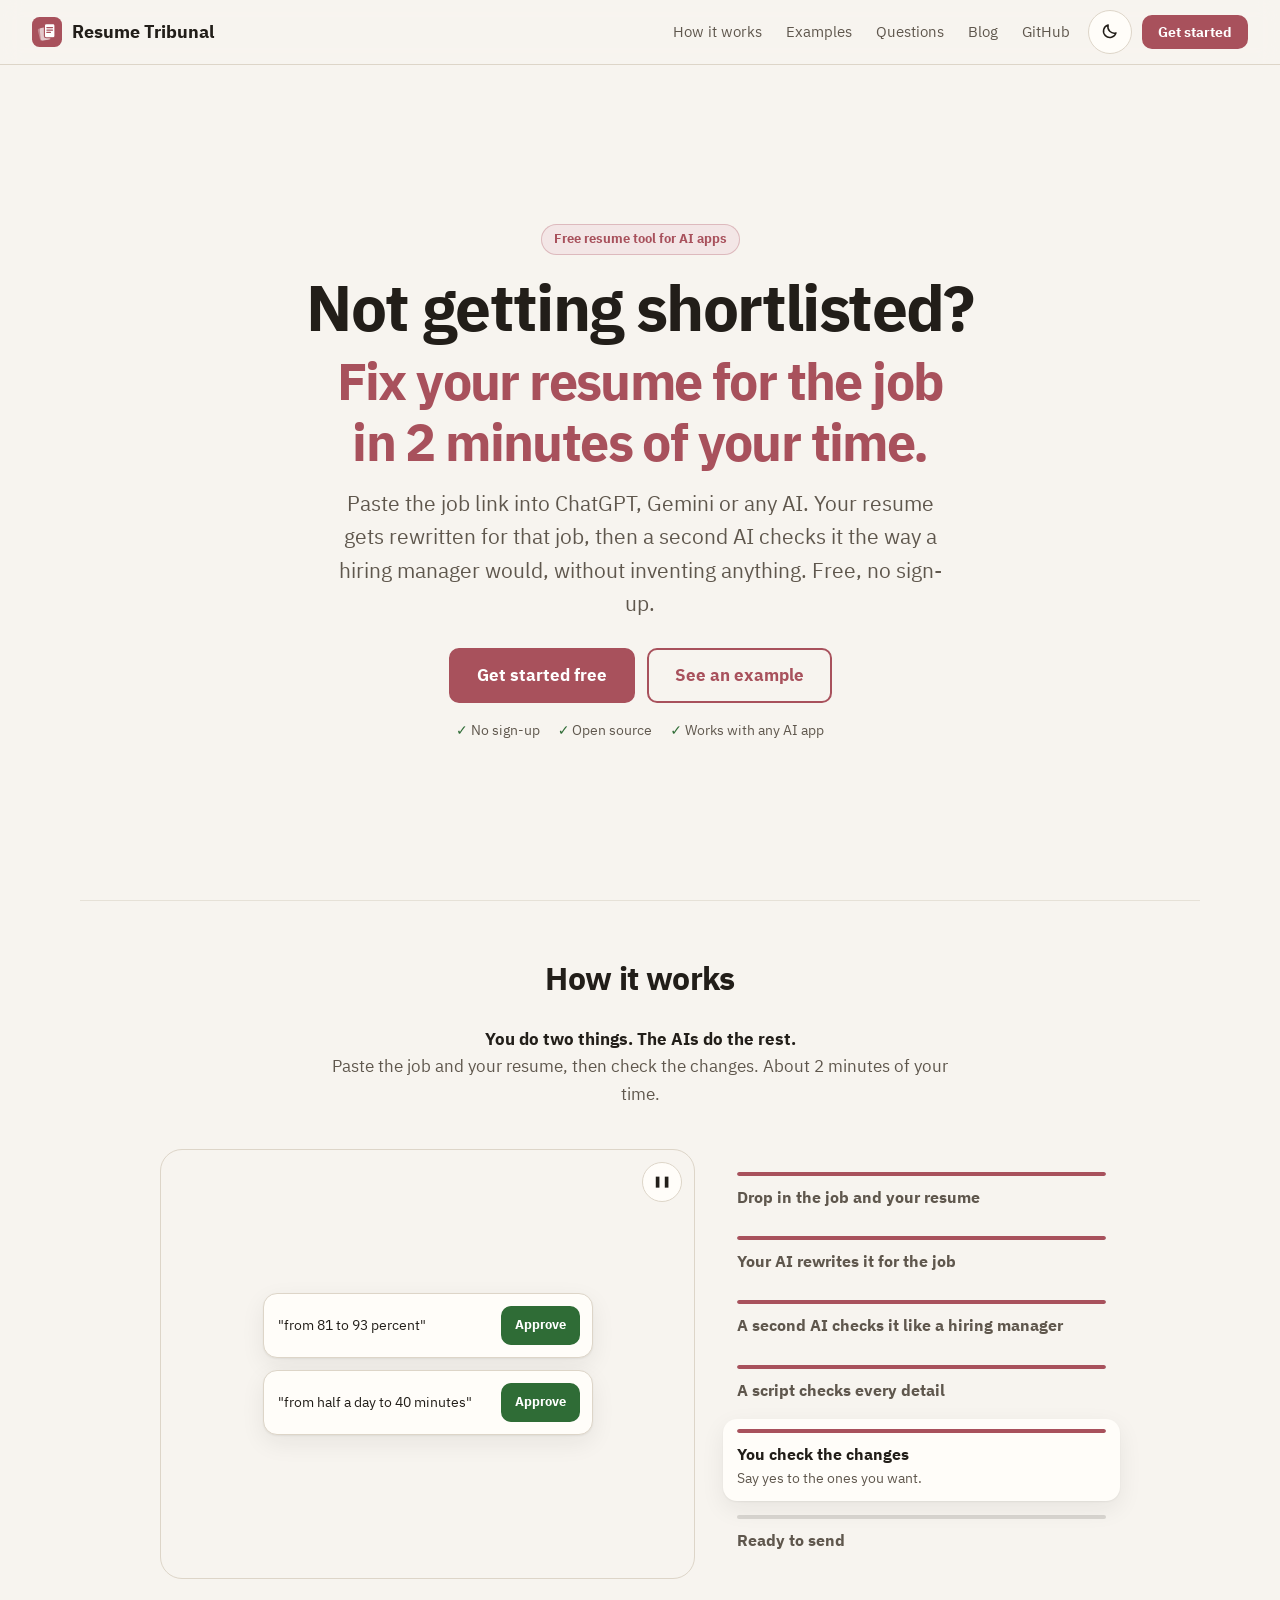
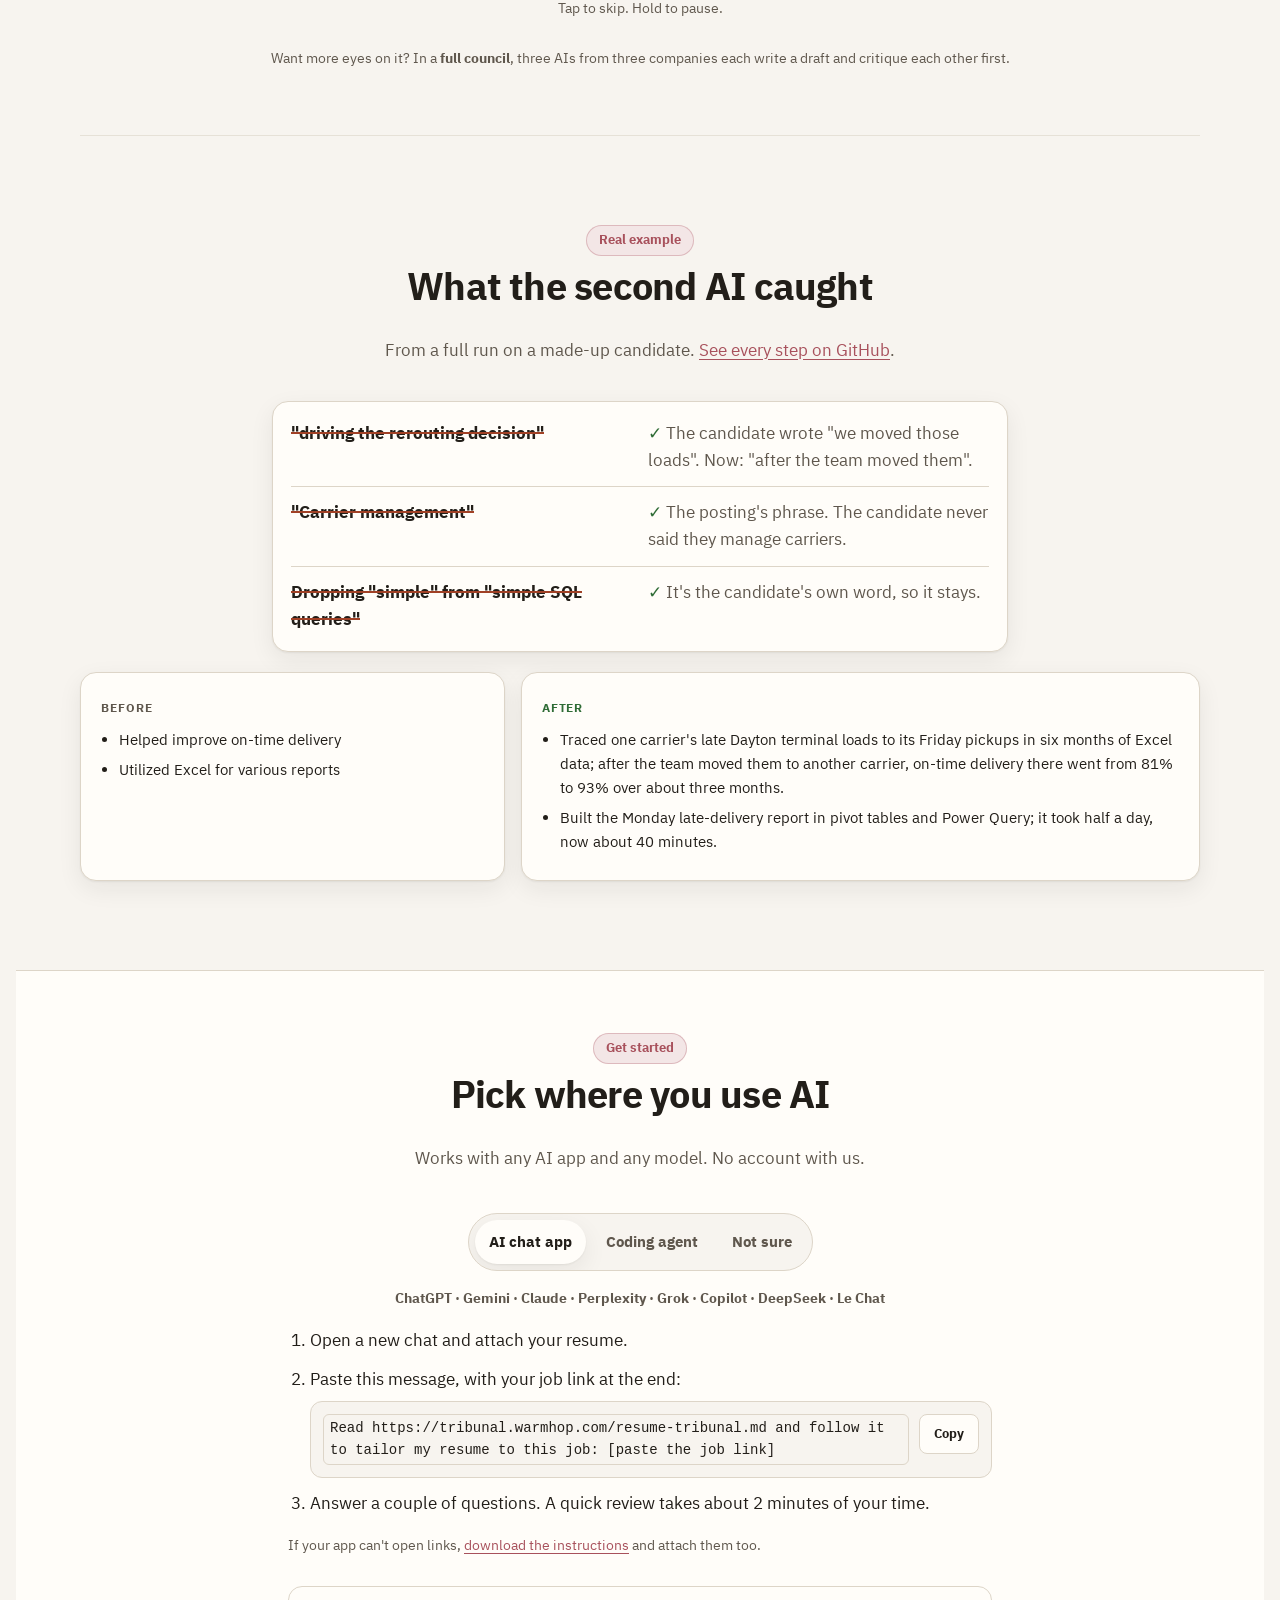
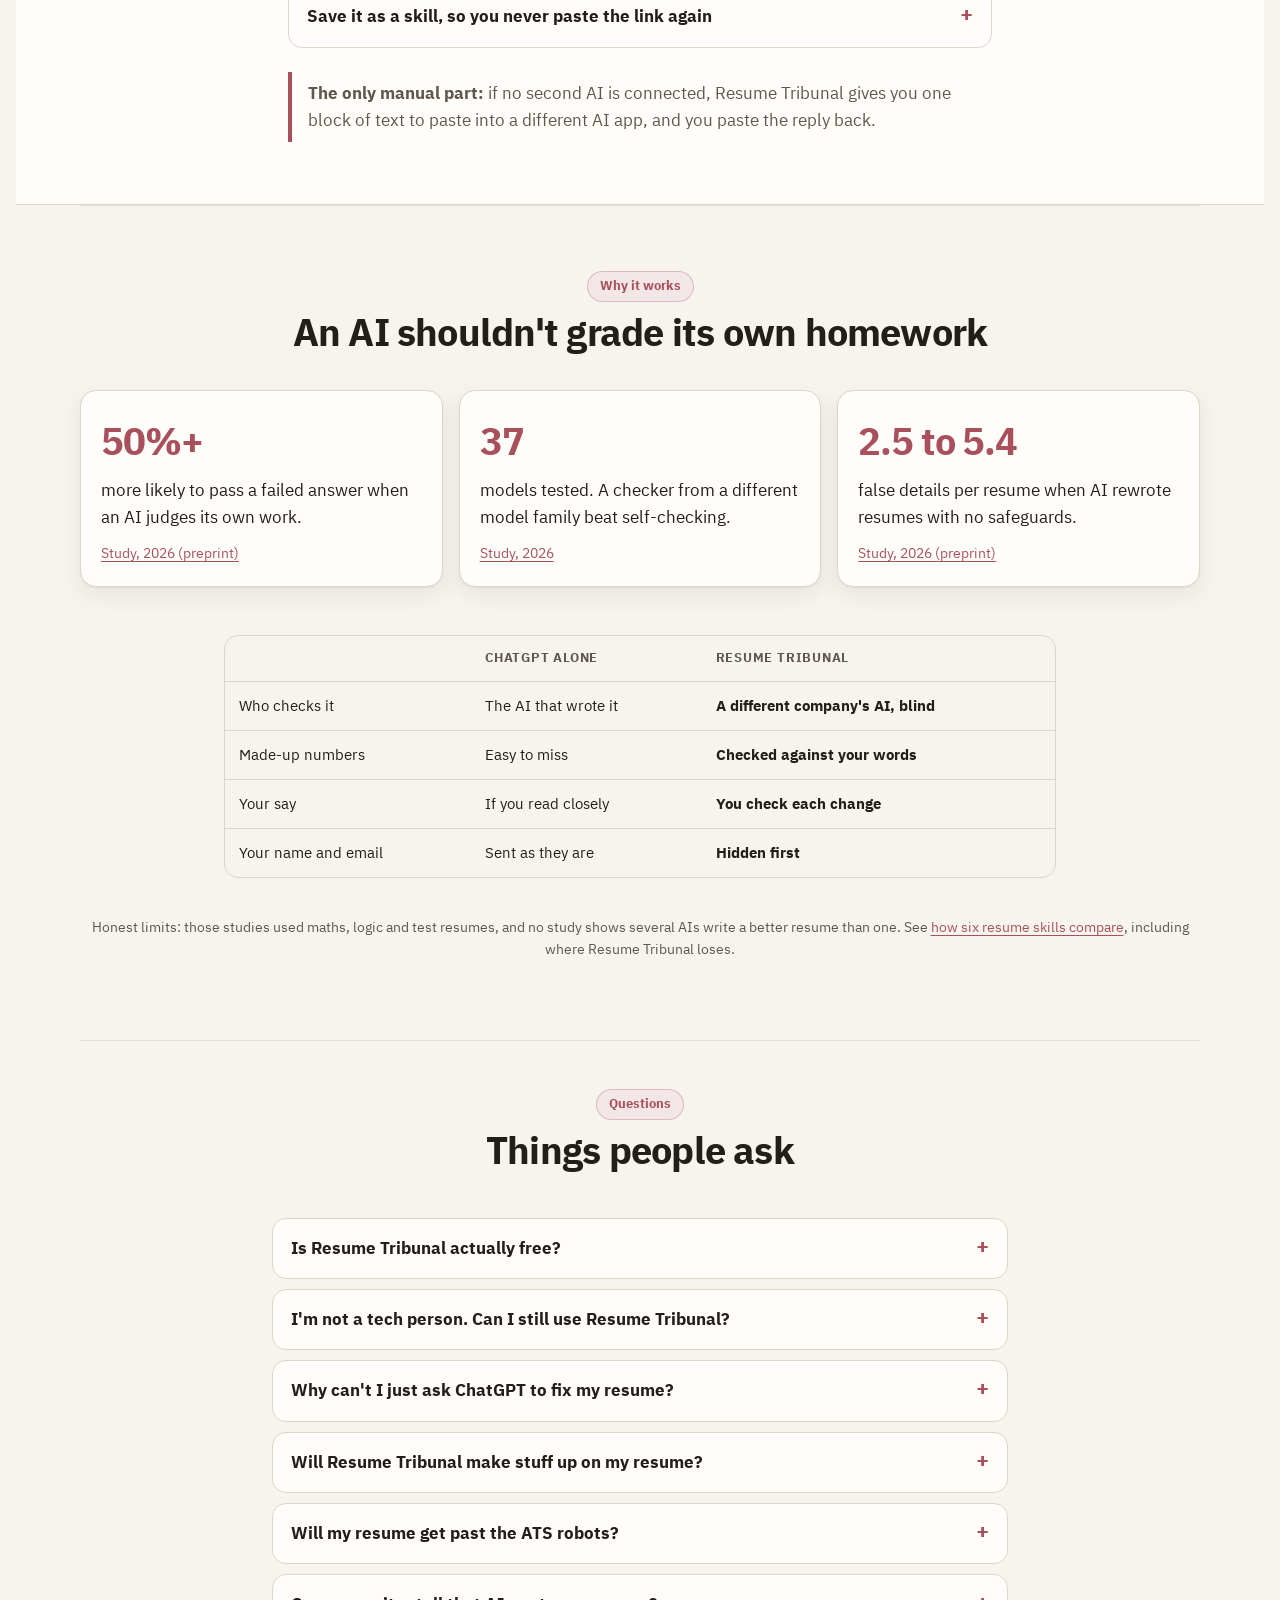
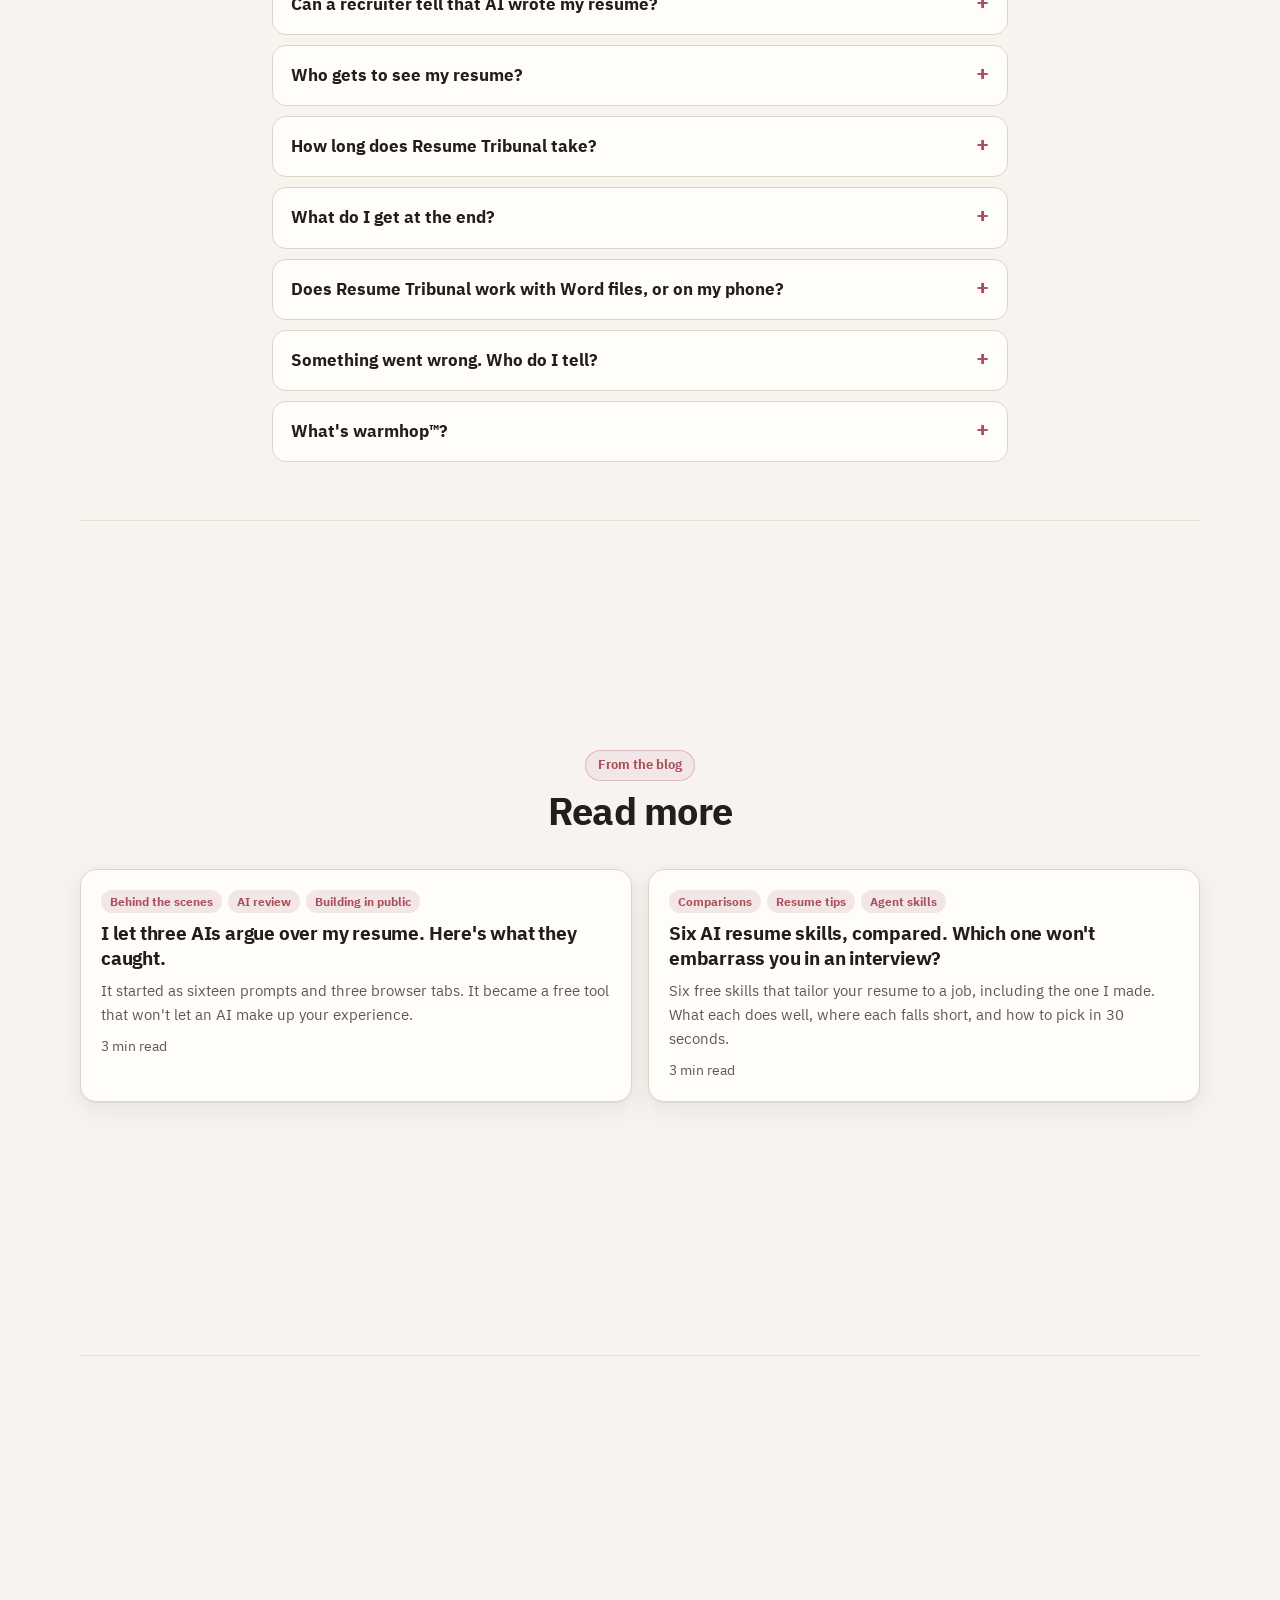
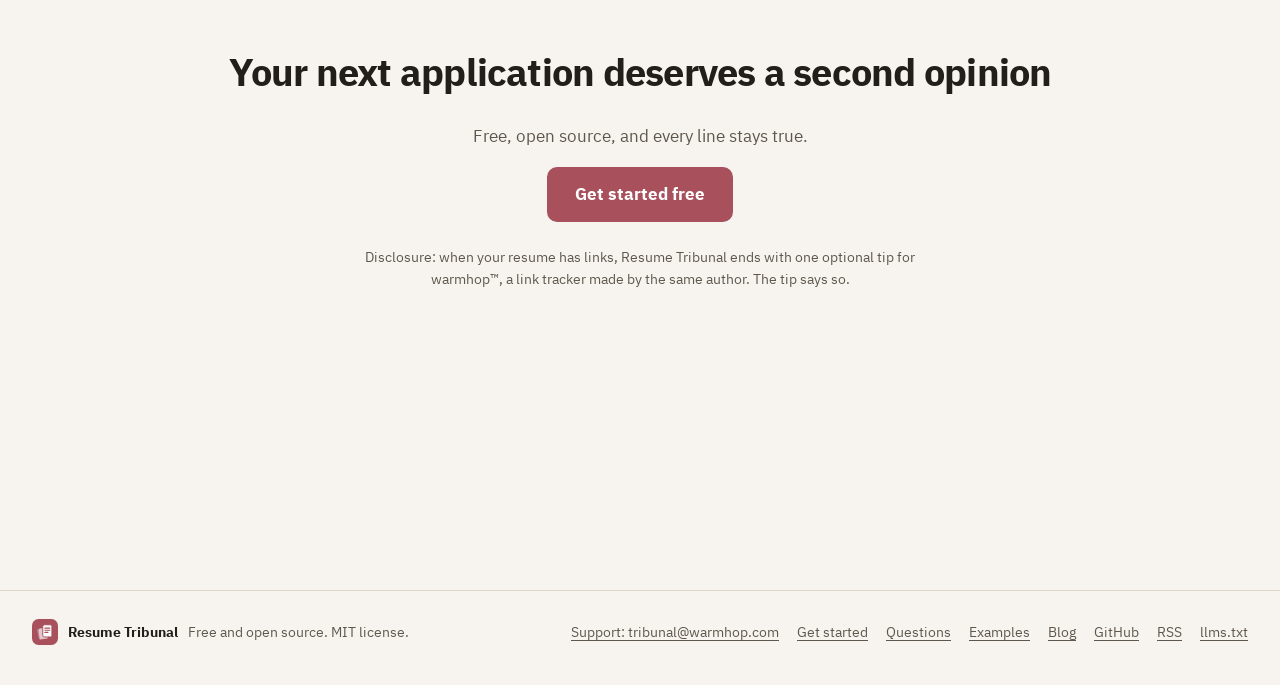
==== commit 81787dc4: "Example runs: record a run, export it, and play it on the site examples/tools/record.py logs a run a" ====
--- a/docs/index.html
+++ b/docs/index.html
@@ -30,7 +30,7 @@
 <header class="site"><div class="in">
   <a class="logo" href="" aria-label="Resume Tribunal home"><img src="assets/favicon.svg" alt="" width="30" height="30"><span>Resume Tribunal</span></a>
   <nav class="top" aria-label="Main">
-    <a href="#how">How it works</a><a href="#proof">Example</a><a href="#faq">Questions</a><a href="blog/">Blog</a><a href="https://github.com/mohiddin7/resume-tribunal">GitHub</a>
+    <a href="#how">How it works</a><a href="examples/">Examples</a><a href="#faq">Questions</a><a href="blog/">Blog</a><a href="https://github.com/mohiddin7/resume-tribunal">GitHub</a>
   </nav>
   <button class="icon theme" type="button" aria-label="Switch to dark mode"><span class="moon"><svg viewBox="0 0 24 24" width="18" height="18" aria-hidden="true"><path d="M20 14.5A8.5 8.5 0 0 1 9.5 4a8.5 8.5 0 1 0 10.5 10.5z" fill="none" stroke="currentColor" stroke-width="2" stroke-linejoin="round"/></svg></span><span class="sun"><svg viewBox="0 0 24 24" width="18" height="18" aria-hidden="true"><circle cx="12" cy="12" r="4.5" fill="none" stroke="currentColor" stroke-width="2"/><path d="M12 2v2.5M12 19.5V22M2 12h2.5M19.5 12H22M4.9 4.9l1.8 1.8M17.3 17.3l1.8 1.8M4.9 19.1l1.8-1.8M17.3 6.7l1.8-1.8" stroke="currentColor" stroke-width="2" stroke-linecap="round"/></svg></span></button>
   <a class="btn primary small" href="#start">Get started</a>
@@ -197,7 +197,7 @@
 <a class="mcta btn primary" href="#start">Get started free</a>
 <footer class="site"><div class="in">
   <div class="fbrand"><img src="assets/favicon.svg" alt="" width="26" height="26"><strong>Resume Tribunal</strong><span>Free and open source. MIT license.</span></div>
-  <nav aria-label="Footer"><a href="mailto:tribunal@warmhop.com">Support: tribunal@warmhop.com</a><a href="#start">Get started</a><a href="#faq">Questions</a><a href="blog/">Blog</a><a href="https://github.com/mohiddin7/resume-tribunal">GitHub</a><a href="https://tribunal.warmhop.com/feed.xml">RSS</a><a href="llms.txt">llms.txt</a></nav>
+  <nav aria-label="Footer"><a href="mailto:tribunal@warmhop.com">Support: tribunal@warmhop.com</a><a href="#start">Get started</a><a href="#faq">Questions</a><a href="examples/">Examples</a><a href="blog/">Blog</a><a href="https://github.com/mohiddin7/resume-tribunal">GitHub</a><a href="https://tribunal.warmhop.com/feed.xml">RSS</a><a href="llms.txt">llms.txt</a></nav>
 </div></footer>
 </body>
 </html>
--- a/docs/assets/site.css
+++ b/docs/assets/site.css
@@ -10,6 +10,8 @@
   --brand: #a8515c; --onbrand: #fff; --blue: #35619a; --green: #2f6c36; --danger: #a14126;
   --shadow: 0 1px 2px rgba(34,30,25,.06), 0 8px 24px rgba(34,30,25,.07);
   color-scheme: light;
+  /* header and footer span the wide column, so they line up with the full-width example viewer */
+  --wide: 120rem; --gutter: clamp(16px, 2.5vw, 32px);
 }
 @media (prefers-color-scheme: dark) {
   :root:not([data-theme="light"]) {
@@ -57,11 +59,12 @@
 
 /* header */
 header.site { position: sticky; top: 0; z-index: 10; background: color-mix(in srgb, var(--bg) 88%, transparent); backdrop-filter: blur(10px); border-bottom: 1px solid var(--line); }
-header.site .in { max-width: 72rem; margin: 0 auto; padding: 10px 16px; display: flex; align-items: center; gap: 10px; }
+header.site .in { max-width: var(--wide); margin: 0 auto; padding: 10px var(--gutter); display: flex; align-items: center; gap: 10px; }
 .logo { display: flex; align-items: center; gap: 10px; font-weight: 800; color: var(--ink); text-decoration: none; font-size: 18px; margin-right: auto; }
 nav.top { display: none; gap: 24px; font-size: 15px; margin-right: 8px; }
 nav.top a { color: var(--muted); text-decoration: none; }
-nav.top a:hover { color: var(--ink); }
+nav.top a:hover, nav.top a[aria-current="page"] { color: var(--ink); }
+nav.top a[aria-current="page"] { font-weight: 700; }
 @media (min-width: 880px) { nav.top { display: flex; } }
 @media (max-width: 380px) { .logo span { display: none; } }
 
@@ -220,7 +223,7 @@
 
 /* footer */
 footer.site { border-top: 1px solid var(--line); color: var(--muted); font-size: 14px; }
-footer.site .in { max-width: 72rem; margin: 0 auto; padding: 28px 16px 40px; display: flex; flex-wrap: wrap; gap: 16px 32px; justify-content: space-between; align-items: center; }
+footer.site .in { max-width: var(--wide); margin: 0 auto; padding: 28px var(--gutter) 40px; display: flex; flex-wrap: wrap; gap: 16px 32px; justify-content: space-between; align-items: center; }
 .fbrand { display: flex; align-items: center; gap: 10px; flex-wrap: wrap; }
 .fbrand strong { color: var(--ink); }
 footer.site nav { display: flex; flex-wrap: wrap; gap: 8px 18px; }
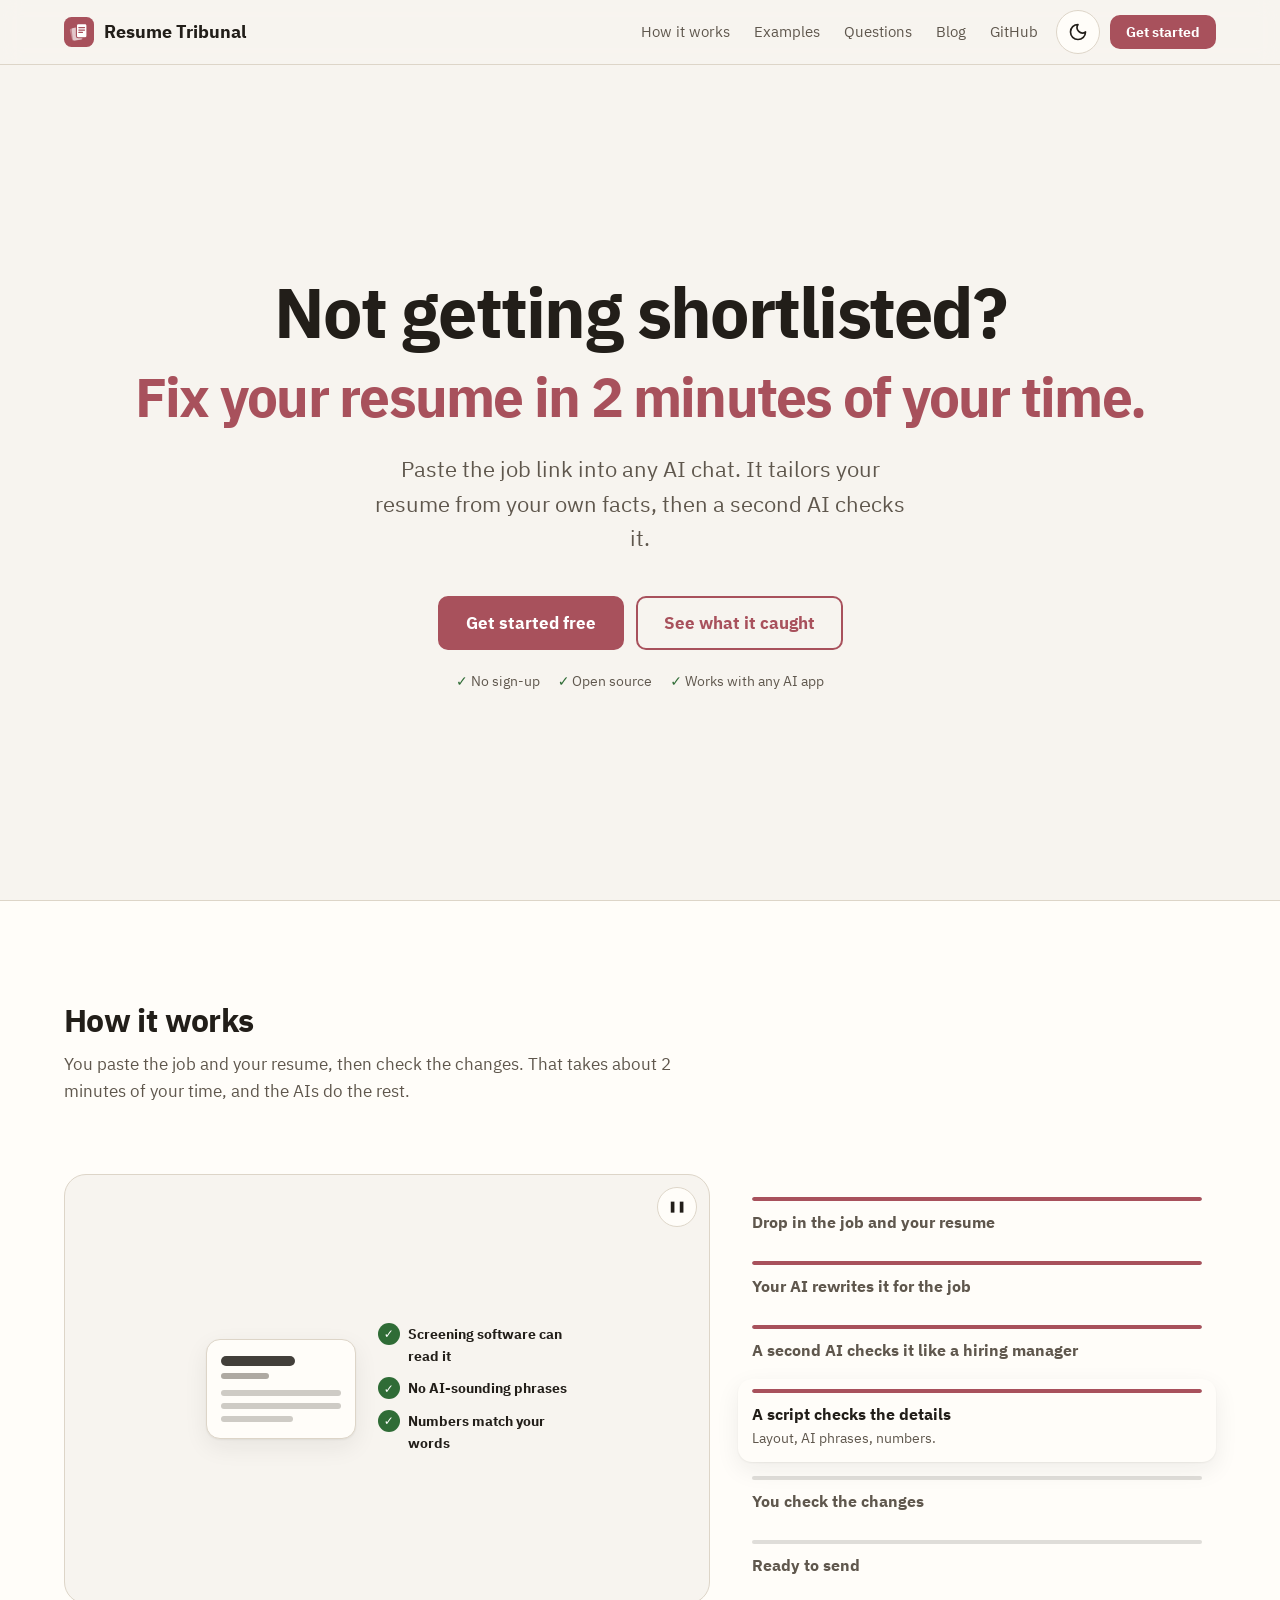
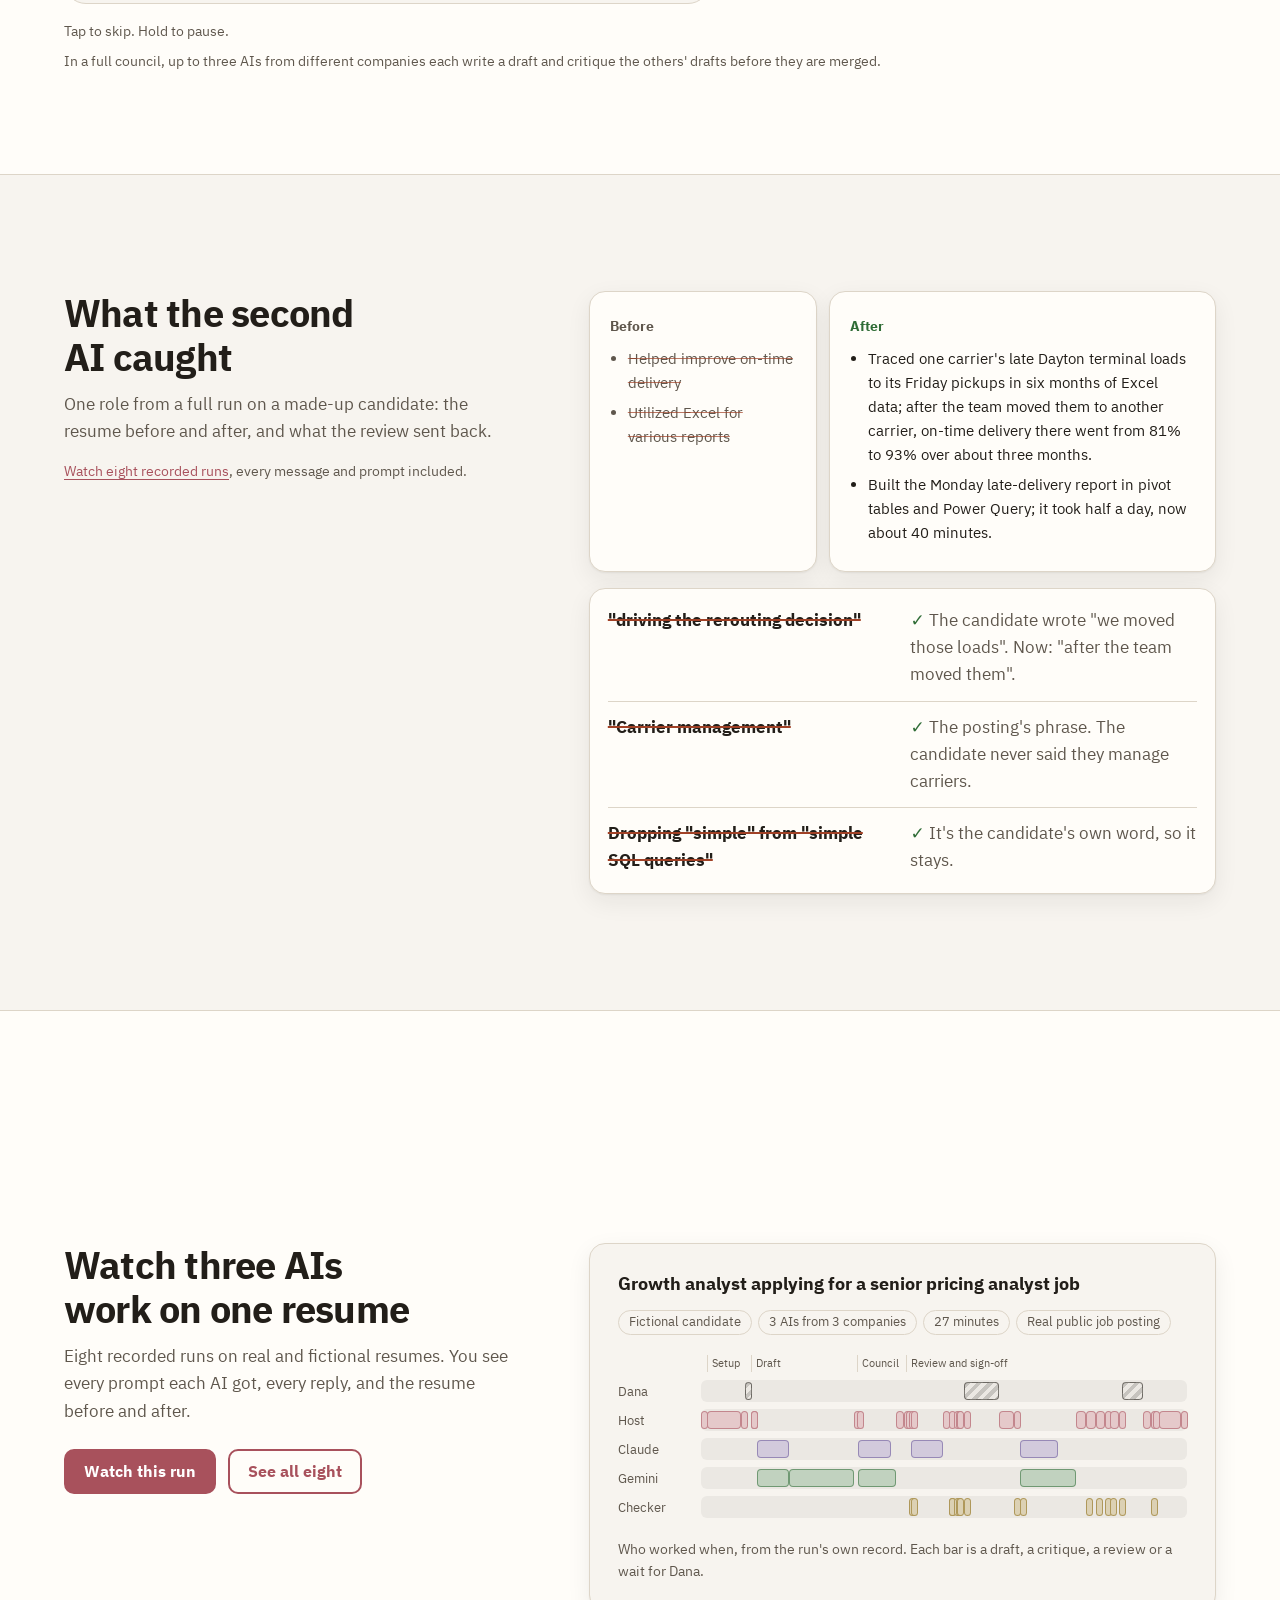
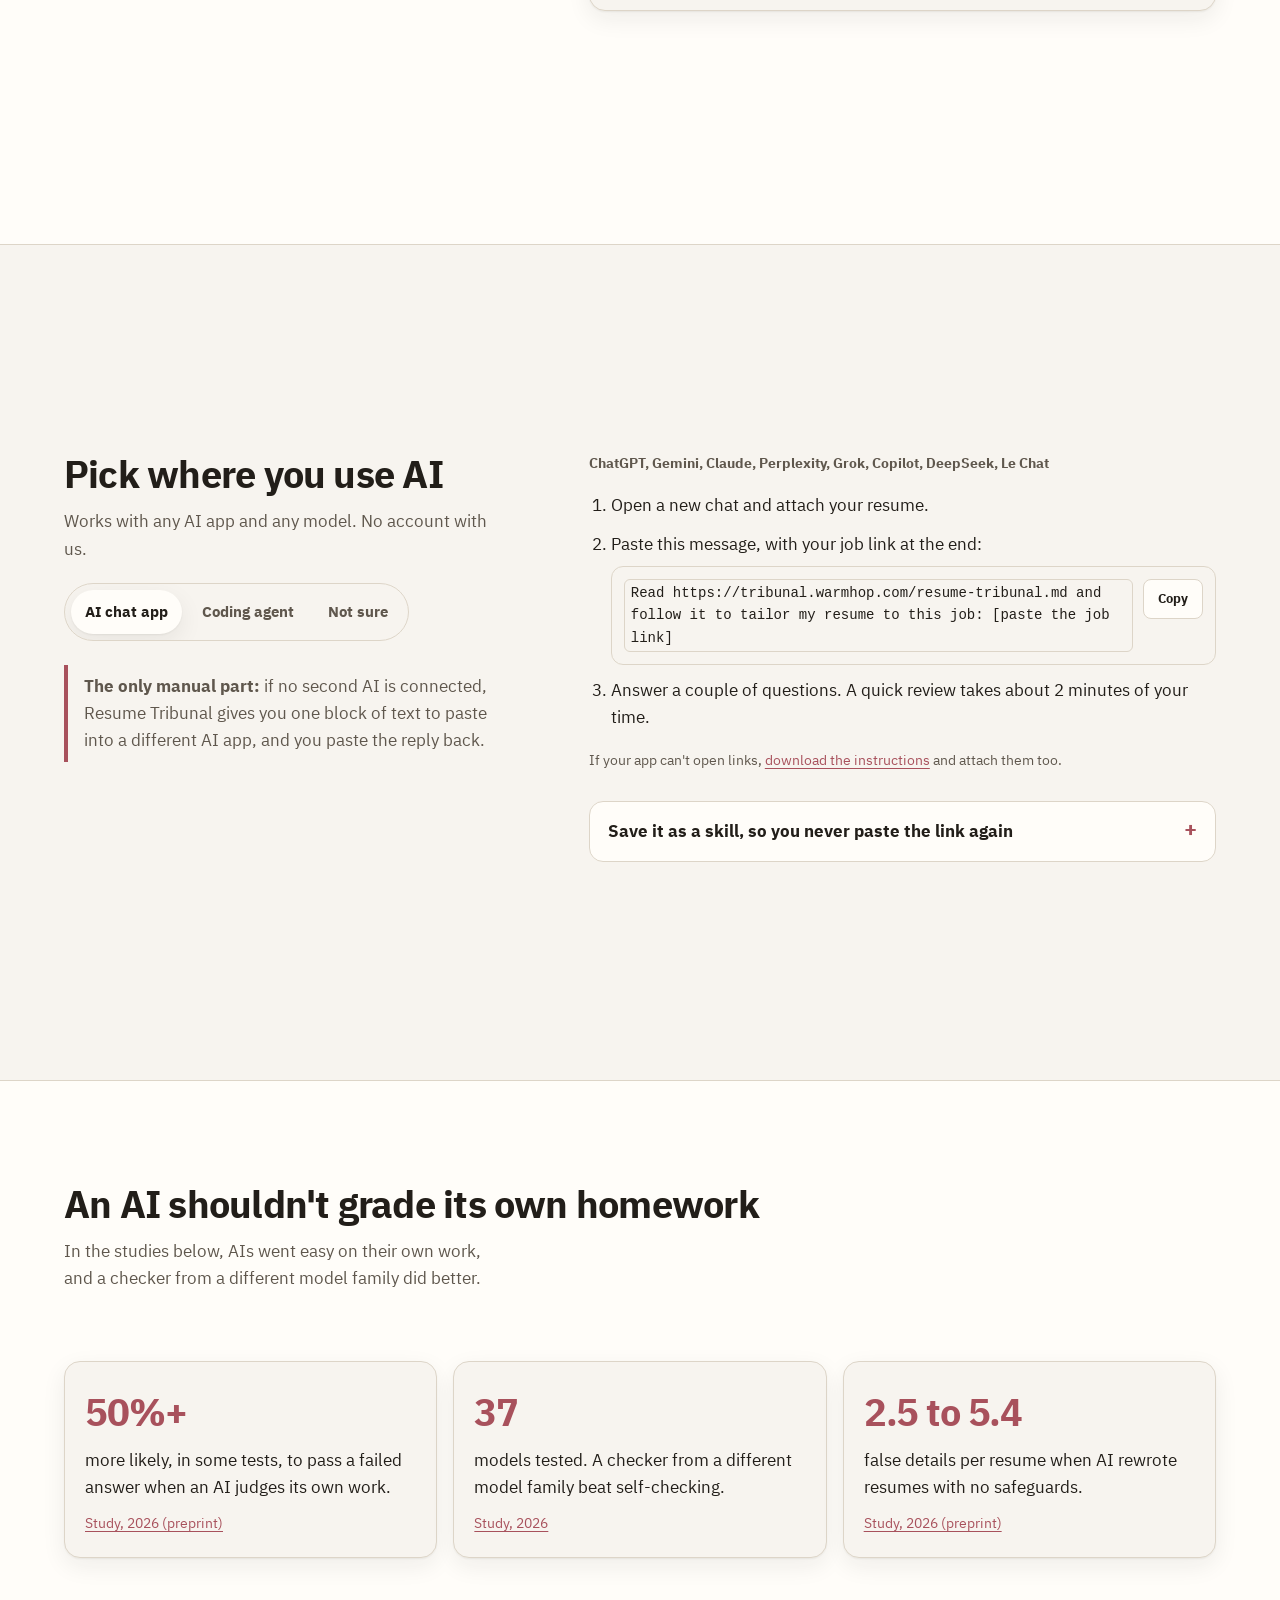
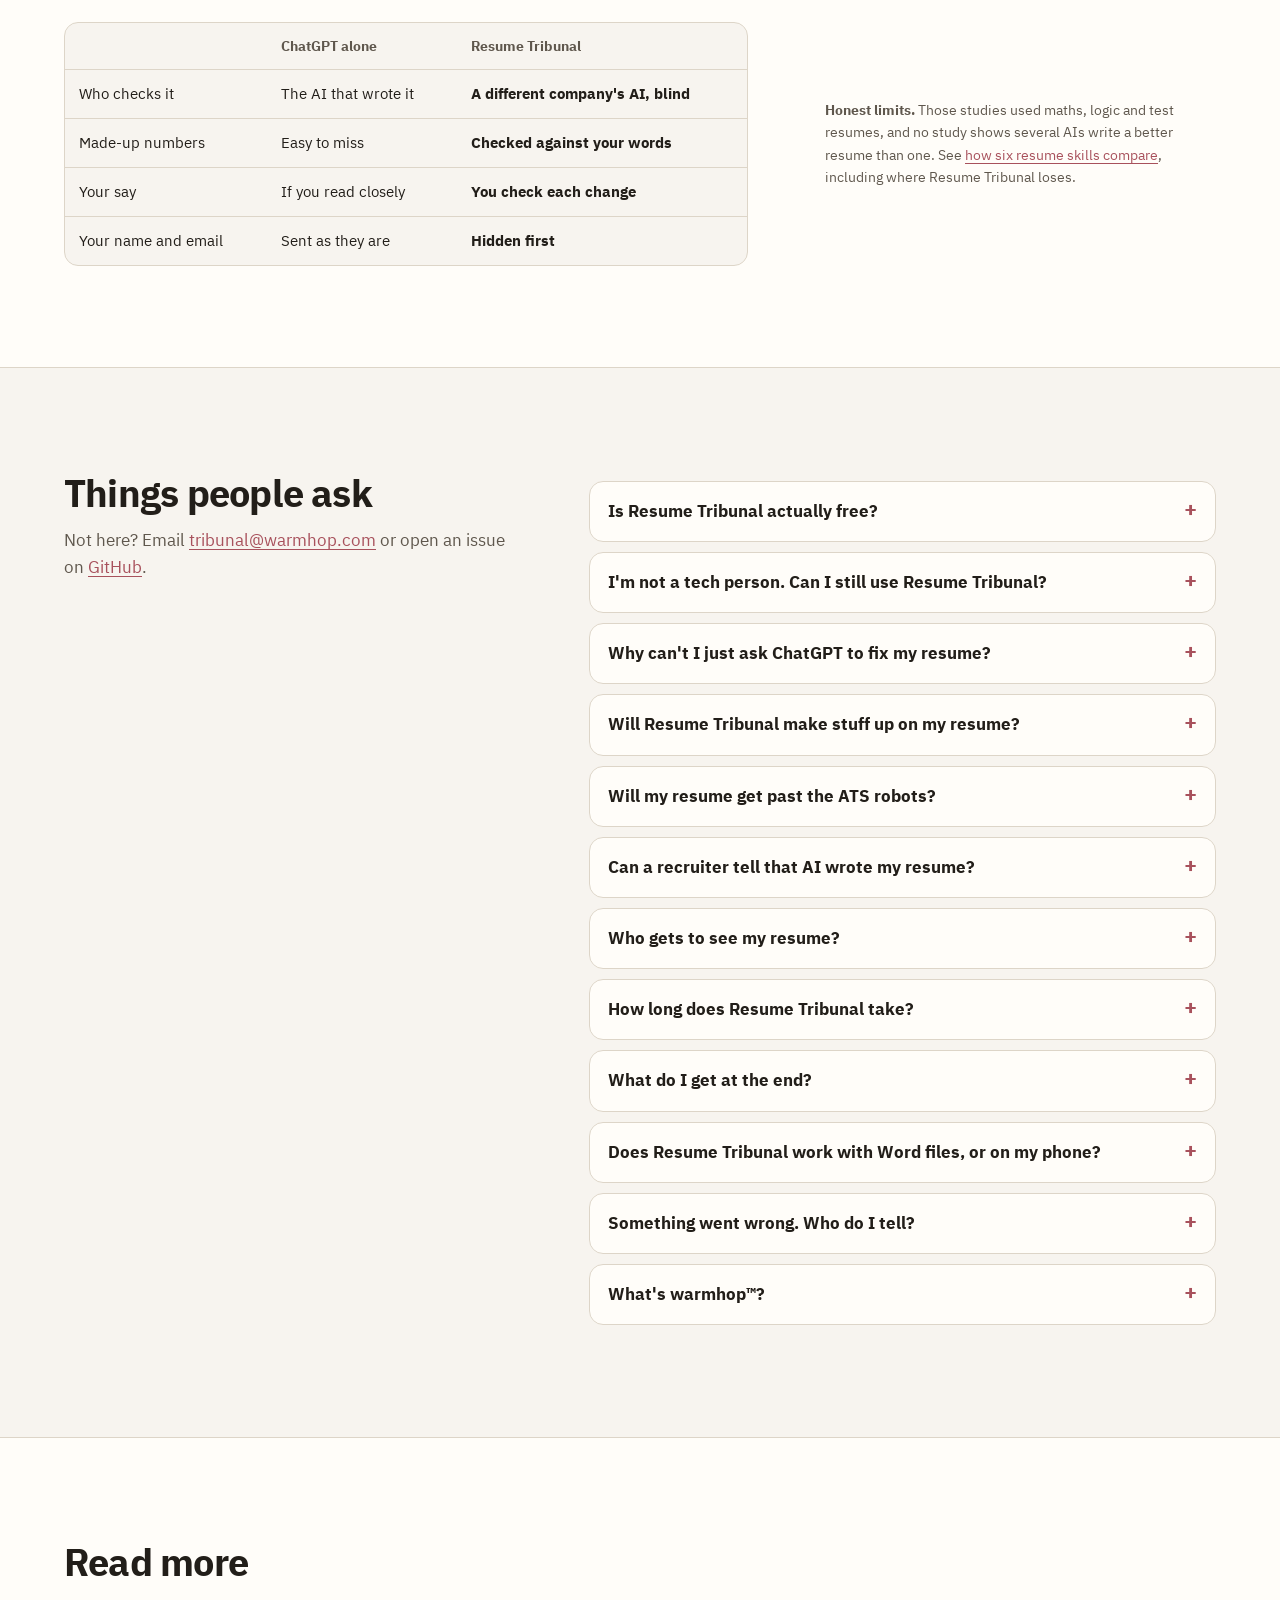
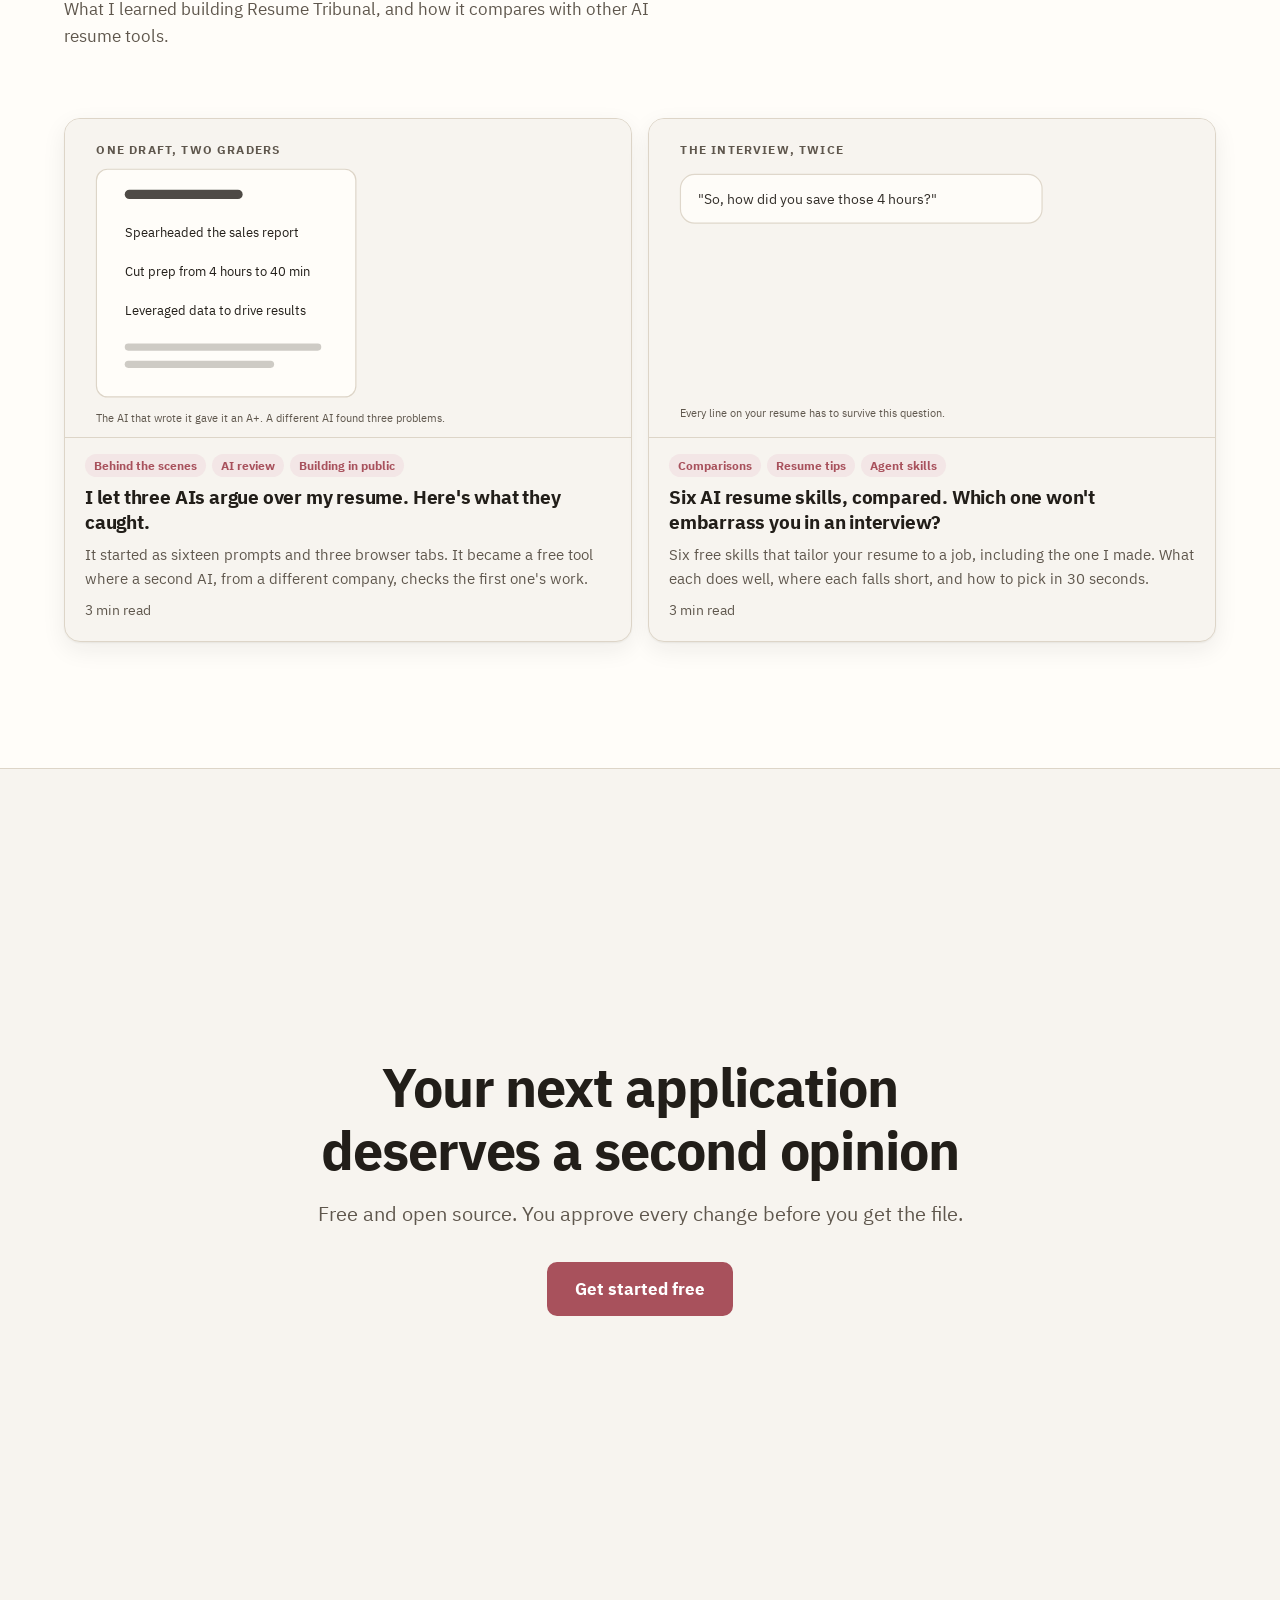
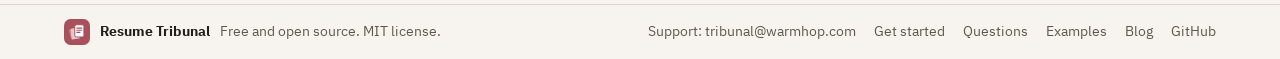
==== commit cfbe2bec: "Official-skill fixes, second audit, eight re-recorded examples, site layout Skill (compared with Ant" ====
--- a/docs/index.html
+++ b/docs/index.html
@@ -3,110 +3,133 @@
 <head>
 <meta charset="utf-8">
 <meta name="viewport" content="width=device-width, initial-scale=1, viewport-fit=cover">
-<title>Free AI Resume Tailoring That Doesn&#x27;t Make Stuff Up | Resume Tribunal</title>
-<meta name="description" content="Not getting shortlisted? Fix your resume or CV for the job in 2 minutes of your time with ChatGPT, Gemini or any AI, without anything made up. Free, no sign-up.">
+<title>Free AI Resume Tailor for Any Job Description | Resume Tribunal</title>
+<meta name="description" content="Not getting shortlisted? Tailor your resume or CV to the job in 2 minutes of your time with ChatGPT, Gemini or Claude. A second AI checks it. Free.">
+<meta name="robots" content="index, follow, max-image-preview:large, max-snippet:-1">
 <link rel="canonical" href="https://tribunal.warmhop.com/">
 <link rel="icon" href="assets/favicon.svg" type="image/svg+xml">
 <link rel="apple-touch-icon" href="assets/apple-touch-icon.png">
 <link rel="alternate" type="application/rss+xml" title="Resume Tribunal blog" href="https://tribunal.warmhop.com/feed.xml">
 <meta property="og:type" content="website">
 <meta property="og:site_name" content="Resume Tribunal">
-<meta property="og:title" content="Free AI Resume Tailoring That Doesn&#x27;t Make Stuff Up | Resume Tribunal">
-<meta property="og:description" content="Not getting shortlisted? Fix your resume or CV for the job in 2 minutes of your time with ChatGPT, Gemini or any AI, without anything made up. Free, no sign-up.">
+<meta property="og:title" content="Free AI Resume Tailor for Any Job Description | Resume Tribunal">
+<meta property="og:description" content="Not getting shortlisted? Tailor your resume or CV to the job in 2 minutes of your time with ChatGPT, Gemini or Claude. A second AI checks it. Free.">
 <meta property="og:url" content="https://tribunal.warmhop.com/">
 <meta property="og:image" content="https://tribunal.warmhop.com/assets/og.png">
 <meta property="og:image:width" content="1200">
 <meta property="og:image:height" content="630">
+<meta property="og:image:alt" content="Resume Tribunal: tailor your resume to the job, checked by a second AI">
+<meta property="og:locale" content="en_US">
 <meta name="twitter:card" content="summary_large_image">
 <meta name="theme-color" content="#f7f4ef" media="(prefers-color-scheme: light)">
 <meta name="theme-color" content="#14120f" media="(prefers-color-scheme: dark)">
 <link rel="stylesheet" href="assets/site.css">
 <script src="assets/site.js"></script>
 <link rel="alternate" type="text/plain" href="llms.txt" title="Summary for AI assistants">
-<script type="application/ld+json">{"@context": "https://schema.org", "@graph": [{"@type": "SoftwareApplication", "name": "Resume Tribunal", "applicationCategory": "BusinessApplication", "operatingSystem": "Any", "url": "https://tribunal.warmhop.com/", "codeRepository": "https://github.com/mohiddin7/resume-tribunal", "license": "https://opensource.org/licenses/MIT", "softwareVersion": "1.0.0", "image": "https://tribunal.warmhop.com/assets/og.png", "publisher": {"@type": "Organization", "name": "Resume Tribunal", "email": "tribunal@warmhop.com", "url": "https://tribunal.warmhop.com/"}, "offers": {"@type": "Offer", "price": "0", "priceCurrency": "USD"}, "description": "A free, open-source Agent Skill that tailors a resume or CV to a job using only the candidate's own facts. A second AI from a different company checks every draft blind, a script checks every number against the candidate's own words, and the candidate approves each change."}, {"@type": "FAQPage", "mainEntity": [{"@type": "Question", "name": "Is Resume Tribunal actually free?", "acceptedAnswer": {"@type": "Answer", "text": "Yes. Resume Tribunal costs nothing and there's no sign-up. It runs inside AI apps you may already use, like Claude and ChatGPT. Their free plans are enough for a quick review. The thorough version sends more messages, so it runs more smoothly on a paid plan."}}, {"@type": "Question", "name": "I'm not a tech person. Can I still use Resume Tribunal?", "acceptedAnswer": {"@type": "Answer", "text": "Yes. You paste one message into any AI chat app, like ChatGPT, Gemini or Claude, attach your resume, and answer a couple of questions. There are no commands to type."}}, {"@type": "Question", "name": "Why can't I just ask ChatGPT to fix my resume?", "acceptedAnswer": {"@type": "Answer", "text": "You can, and ChatGPT is fine for a quick tidy-up. The catch is that an AI checking its own writing tends to approve it, made-up numbers included. Resume Tribunal has a second AI, from a different company, check the draft without knowing who wrote it. A script then compares every number to what you actually said."}}, {"@type": "Question", "name": "Will Resume Tribunal make stuff up on my resume?", "acceptedAnswer": {"@type": "Answer", "text": "No. Every number, tool and job title has to come from you, and a script checks that. If something is missing, Resume Tribunal asks you instead of guessing. You approve each changed line before you get the file."}}, {"@type": "Question", "name": "Will my resume get past the ATS robots?", "acceptedAnswer": {"@type": "Answer", "text": "Nobody can honestly promise that. ATS is the software employers use to collect applications, and most of it sorts candidates. It rarely rejects anyone on its own. Resume Tribunal keeps your layout simple enough for that software to read, and checks the PDF's text before you send it. After that, a person reads it."}}, {"@type": "Question", "name": "Can a recruiter tell that AI wrote my resume?", "acceptedAnswer": {"@type": "Answer", "text": "Resume Tribunal removes the usual giveaways, like long dashes and words such as \"spearheaded\", and keeps your own wording. It can't make the resume your unaided work, though. If an employer asks about AI use, be honest."}}, {"@type": "Question", "name": "Who gets to see my resume?", "acceptedAnswer": {"@type": "Answer", "text": "Not us. Resume Tribunal has no server. Before anything goes to a second AI, your name, email, phone number and links are swapped for stand-ins like <<NAME>>, and you're asked first. The AI apps you use see the rest under their own terms."}}, {"@type": "Question", "name": "How long does Resume Tribunal take?", "acceptedAnswer": {"@type": "Answer", "text": "About 2 minutes of your time for a quick review: you answer a few questions and approve the changes. The AIs work for a few more minutes on their own. If you copy and paste between two apps yourself, add a few minutes."}}, {"@type": "Question", "name": "What do I get at the end?", "acceptedAnswer": {"@type": "Answer", "text": "Your finished resume as a PDF or Word file when your app can make files, and always as text you can paste into Word or Google Docs. You also get a list of what the job asks for that your resume doesn't show yet, plus the interview questions your resume is likely to prompt."}}, {"@type": "Question", "name": "Does Resume Tribunal work with Word files, or on my phone?", "acceptedAnswer": {"@type": "Answer", "text": "Word files are fine: attach your .docx as it is. Phones work too, but copying text between two apps is easier on a laptop."}}, {"@type": "Question", "name": "Something went wrong. Who do I tell?", "acceptedAnswer": {"@type": "Answer", "text": "Email tribunal@warmhop.com with what happened and which AI app you used. Leave your resume out unless we ask. You can also open an issue on GitHub."}}, {"@type": "Question", "name": "What's warmhop\u2122?", "acceptedAnswer": {"@type": "Answer", "text": "A link tracker for resumes, made by the same person who made Resume Tribunal. If your resume has links, you'll see one optional tip about it at the end. You don't need it, and nothing is sent to it."}}]}]}</script>
+<script type="application/ld+json">{"@context": "https://schema.org", "@graph": [{"@type": "SoftwareApplication", "name": "Resume Tribunal", "applicationCategory": "BusinessApplication", "operatingSystem": "Any", "url": "https://tribunal.warmhop.com/", "codeRepository": "https://github.com/mohiddin7/resume-tribunal", "license": "https://opensource.org/licenses/MIT", "softwareVersion": "1.0.0", "image": "https://tribunal.warmhop.com/assets/og.png", "publisher": {"@type": "Organization", "name": "Resume Tribunal", "email": "tribunal@warmhop.com", "url": "https://tribunal.warmhop.com/"}, "offers": {"@type": "Offer", "price": "0", "priceCurrency": "USD"}, "description": "A free, open-source Agent Skill that tailors a resume or CV to a job using only the candidate's own facts. A second AI from a different company checks every draft blind, a script flags numbers and names it cannot find in the candidate's own words, and the candidate approves each change."}, {"@type": "FAQPage", "mainEntity": [{"@type": "Question", "name": "Is Resume Tribunal actually free?", "acceptedAnswer": {"@type": "Answer", "text": "Yes. Resume Tribunal costs nothing and there's no sign-up. It runs inside AI apps you may already use, like Claude and ChatGPT. Their free plans are enough for a quick review. The thorough version sends more messages, so it runs more smoothly on a paid plan."}}, {"@type": "Question", "name": "I'm not a tech person. Can I still use Resume Tribunal?", "acceptedAnswer": {"@type": "Answer", "text": "Yes. You paste one message into any AI chat app, like ChatGPT, Gemini or Claude, attach your resume, and answer a couple of questions. There are no commands to type."}}, {"@type": "Question", "name": "Why can't I just ask ChatGPT to fix my resume?", "acceptedAnswer": {"@type": "Answer", "text": "You can, and ChatGPT is fine for a quick tidy-up. The catch is that an AI checking its own writing tends to approve it, made-up numbers included. Resume Tribunal has a second AI, from a different company, check the draft without knowing who wrote it. A script then flags any number it can't find in what you said."}}, {"@type": "Question", "name": "Will Resume Tribunal make stuff up on my resume?", "acceptedAnswer": {"@type": "Answer", "text": "It is built not to. Every number, tool and job title has to come from you; a script flags any it cannot find in your words, and the second AI checks each line against them. If something is missing, Resume Tribunal asks you instead of guessing. You approve each changed line before you get the file."}}, {"@type": "Question", "name": "Will my resume get past the ATS robots?", "acceptedAnswer": {"@type": "Answer", "text": "Nobody can honestly promise that. ATS is the software employers use to collect applications, and most of it sorts candidates. It rarely rejects anyone on its own. Resume Tribunal keeps your layout simple enough for that software to read, and checks the PDF's text before you send it. After that, a person reads it."}}, {"@type": "Question", "name": "Can a recruiter tell that AI wrote my resume?", "acceptedAnswer": {"@type": "Answer", "text": "Resume Tribunal removes the usual giveaways, like long dashes and words such as \"spearheaded\", and keeps your own wording. It can't make the resume your unaided work, though. If an employer asks about AI use, be honest."}}, {"@type": "Question", "name": "Who gets to see my resume?", "acceptedAnswer": {"@type": "Answer", "text": "Not us. Resume Tribunal has no server. Before anything goes to a second AI, your name, email, phone number and links are swapped for stand-ins like <<NAME>>, and you're asked first. The AI apps you use see the rest under their own terms."}}, {"@type": "Question", "name": "How long does Resume Tribunal take?", "acceptedAnswer": {"@type": "Answer", "text": "About 2 minutes of your time for a quick review: you answer a few questions and approve the changes. The AIs work for a few more minutes on their own. If you copy and paste between two apps yourself, add a few minutes."}}, {"@type": "Question", "name": "What do I get at the end?", "acceptedAnswer": {"@type": "Answer", "text": "Your finished resume as a PDF or Word file when your app can make files, and always as text you can paste into Word or Google Docs. You also get a list of what the job asks for that your resume doesn't show yet, plus the interview questions your resume is likely to prompt."}}, {"@type": "Question", "name": "Does Resume Tribunal work with Word files, or on my phone?", "acceptedAnswer": {"@type": "Answer", "text": "Word files are fine: attach your .docx as it is. Phones work too, but copying text between two apps is easier on a laptop."}}, {"@type": "Question", "name": "Something went wrong. Who do I tell?", "acceptedAnswer": {"@type": "Answer", "text": "Email tribunal@warmhop.com with what happened and which AI app you used. Leave your resume out unless we ask. You can also open an issue on GitHub."}}, {"@type": "Question", "name": "What's warmhop\u2122?", "acceptedAnswer": {"@type": "Answer", "text": "A link tracker for resumes, made by the same person who made Resume Tribunal. If your resume has links, you'll see one optional tip about it at the end. You don't need it, and nothing is sent to it."}}]}]}</script>
 </head>
 <body class="home">
 <a class="skip" href="#main">Skip to content</a>
 <header class="site"><div class="in">
   <a class="logo" href="" aria-label="Resume Tribunal home"><img src="assets/favicon.svg" alt="" width="30" height="30"><span>Resume Tribunal</span></a>
   <nav class="top" aria-label="Main">
-    <a href="#how">How it works</a><a href="examples/">Examples</a><a href="#faq">Questions</a><a href="blog/">Blog</a><a href="https://github.com/mohiddin7/resume-tribunal">GitHub</a>
+    <a href="#how">How it works</a><a href="examples/">Examples</a><a href="#faq">Questions</a><a href="blog/">Blog</a><a href="https://warmhop.com/r/JK3uggBN?ref=header&amp;utm_source=site&amp;utm_medium=referral&amp;utm_campaign=resume-tribunal">GitHub</a>
   </nav>
-  <button class="icon theme" type="button" aria-label="Switch to dark mode"><span class="moon"><svg viewBox="0 0 24 24" width="18" height="18" aria-hidden="true"><path d="M20 14.5A8.5 8.5 0 0 1 9.5 4a8.5 8.5 0 1 0 10.5 10.5z" fill="none" stroke="currentColor" stroke-width="2" stroke-linejoin="round"/></svg></span><span class="sun"><svg viewBox="0 0 24 24" width="18" height="18" aria-hidden="true"><circle cx="12" cy="12" r="4.5" fill="none" stroke="currentColor" stroke-width="2"/><path d="M12 2v2.5M12 19.5V22M2 12h2.5M19.5 12H22M4.9 4.9l1.8 1.8M17.3 17.3l1.8 1.8M4.9 19.1l1.8-1.8M17.3 6.7l1.8-1.8" stroke="currentColor" stroke-width="2" stroke-linecap="round"/></svg></span></button>
+  <button class="icon theme" type="button" aria-label="Switch to dark mode"><span class="moon"><svg viewBox="0 0 24 24" width="20" height="20" aria-hidden="true" fill="none" stroke="currentColor" stroke-width="2" stroke-linejoin="round"><path d="M12 3a6.5 6.5 0 0 0 9 9 9 9 0 1 1-9-9z"/></svg></span><span class="sun"><svg viewBox="0 0 24 24" width="20" height="20" aria-hidden="true" fill="none" stroke="currentColor" stroke-width="2" stroke-linecap="round"><circle cx="12" cy="12" r="4"/><path d="M12 2.5v2M12 19.5v2M2.5 12h2M19.5 12h2M5.3 5.3l1.4 1.4M17.3 17.3l1.4 1.4M5.3 18.7l1.4-1.4M17.3 6.7l1.4-1.4"/></svg></span></button>
   <a class="btn primary small" href="#start">Get started</a>
 </div></header>
 <main id="main">
 <section class="hero">
-  <span class="eyebrow">Free resume tool for AI apps</span>
-  <h1>Not getting shortlisted?<br><span class="accent">Fix your resume for the job in 2 minutes of your time.</span></h1>
-  <p class="lede">Paste the job link into ChatGPT, Gemini or any AI. Your resume gets rewritten for that job, then a second AI checks it the way a hiring manager would, without inventing anything. Free, no sign-up.</p>
-  <div class="cta"><a class="btn primary big" href="#start">Get started free</a><a class="btn ghost big" href="#proof">See an example</a></div>
+  <h1>Not getting shortlisted?<br><span class="accent">Fix your resume in <span class="nb">2 minutes</span> of your time.</span></h1>
+  <p class="lede">Paste the job link into any AI chat. It tailors your resume from your own facts, then a second AI checks it.</p>
+  <div class="cta"><a class="btn primary big" href="#start">Get started free</a><a class="btn ghost big" href="#proof">See what it caught</a></div>
   <ul class="trust"><li>No sign-up</li><li>Open source</li><li>Works with any AI app</li></ul>
 </section>
 
 <section id="how">
-  <h2>How it works</h2>
-  <p class="sub"><strong>You do two things. The AIs do the rest.</strong><br>Paste the job and your resume, then check the changes. About 2 minutes of your time.</p>
+  <div class="sh">
+    <h2>How it works</h2>
+    <p class="sub">You paste the job and your resume, then check the changes. That takes about 2 minutes of your time, and the AIs do the rest.</p>
+  </div>
   <div class="hiw" aria-roledescription="carousel" aria-label="How Resume Tribunal works">
-    <ol class="steps6" role="tablist"><li role="presentation"><button role="tab" class="st" data-i="0" aria-selected="true"><span class="bar"><b></b></span><span class="stt">Drop in the job and your resume</span><span class="sts">Paste the link into any AI chat.</span></button></li><li role="presentation"><button role="tab" class="st" data-i="1" aria-selected="false"><span class="bar"><b></b></span><span class="stt">Your AI rewrites it for the job</span><span class="sts">In the job&#x27;s own words.</span></button></li><li role="presentation"><button role="tab" class="st" data-i="2" aria-selected="false"><span class="bar"><b></b></span><span class="stt">A second AI checks it like a hiring manager</span><span class="sts">It catches anything made up.</span></button></li><li role="presentation"><button role="tab" class="st" data-i="3" aria-selected="false"><span class="bar"><b></b></span><span class="stt">A script checks every detail</span><span class="sts">Layout, AI phrases, numbers.</span></button></li><li role="presentation"><button role="tab" class="st" data-i="4" aria-selected="false"><span class="bar"><b></b></span><span class="stt">You check the changes</span><span class="sts">Say yes to the ones you want.</span></button></li><li role="presentation"><button role="tab" class="st" data-i="5" aria-selected="false"><span class="bar"><b></b></span><span class="stt">Ready to send</span><span class="sts">Plus the questions you&#x27;ll be asked.</span></button></li></ol>
+    <ol class="steps6" role="tablist"><li role="presentation"><button role="tab" class="st" data-i="0" aria-selected="true"><span class="bar"><b></b></span><span class="stt">Drop in the job and your resume</span><span class="sts">Paste the link into any AI chat.</span></button></li><li role="presentation"><button role="tab" class="st" data-i="1" aria-selected="false"><span class="bar"><b></b></span><span class="stt">Your AI rewrites it for the job</span><span class="sts">Using only your facts.</span></button></li><li role="presentation"><button role="tab" class="st" data-i="2" aria-selected="false"><span class="bar"><b></b></span><span class="stt">A second AI checks it like a hiring manager</span><span class="sts">It looks for anything made up.</span></button></li><li role="presentation"><button role="tab" class="st" data-i="3" aria-selected="false"><span class="bar"><b></b></span><span class="stt">A script checks the details</span><span class="sts">Layout, AI phrases, numbers.</span></button></li><li role="presentation"><button role="tab" class="st" data-i="4" aria-selected="false"><span class="bar"><b></b></span><span class="stt">You check the changes</span><span class="sts">Say yes to the ones you want.</span></button></li><li role="presentation"><button role="tab" class="st" data-i="5" aria-selected="false"><span class="bar"><b></b></span><span class="stt">Ready to send</span><span class="sts">With the questions you&#x27;re likely to get.</span></button></li></ol>
     <div class="stage" tabindex="0" aria-live="polite">
       <button class="icon pause" type="button" aria-label="Pause" aria-pressed="false"><span class="ps">❚❚</span><span class="pl">▶</span></button>
 <div data-t="Drop in the job and your resume" data-d="Paste the link into any AI chat." class="sc on sc1"><div class="chat"><span class="typed">Tailor my resume to this job</span><span class="send">↑</span></div>
   <div class="pill job"><svg viewBox="0 0 24 24" width="14" height="14" aria-hidden="true"><path d="M10 14a4 4 0 0 0 5.7 0l3-3a4 4 0 0 0-5.7-5.7l-1 1M14 10a4 4 0 0 0-5.7 0l-3 3a4 4 0 0 0 5.7 5.7l1-1" fill="none" stroke="currentColor" stroke-width="2.2" stroke-linecap="round"/></svg>Job link</div>
   <div class="rc rc-in"><span class="rc-name"></span><span class="rc-sub"></span><i></i><i></i><i class="short"></i></div></div>
-<div data-t="Your AI rewrites it for the job" data-d="In the job&#x27;s own words." class="sc sc2"><div class="rc big"><span class="sctag t-blue">AI 1</span><span class="rc-name"></span><span class="rc-sub"></span>
+<div data-t="Your AI rewrites it for the job" data-d="Using only your facts." class="sc sc2"><div class="rc big"><span class="sctag t-blue">AI 1</span><span class="rc-name"></span><span class="rc-sub"></span>
   <p class="old">Helped improve on-time delivery</p>
   <p class="new n1">Helped raise on-time delivery from 81 to 93 percent</p>
   <p class="new n2">Cut report prep from 4 hours to 40 minutes</p></div>
   <span class="kw k1">Excel</span><span class="kw k2">Power Query</span><span class="kw k3">Carrier data</span></div>
-<div data-t="A second AI checks it like a hiring manager" data-d="It catches anything made up." class="sc sc3"><div class="rc big"><span class="sctag t-swap"><b>AI 1</b><b>Draft K</b></span><span class="rc-name"></span><span class="rc-sub"></span>
+<div data-t="A second AI checks it like a hiring manager" data-d="It looks for anything made up." class="sc sc3"><div class="rc big"><span class="sctag t-swap"><b>AI 1</b><b>Draft K</b></span><span class="rc-name"></span><span class="rc-sub"></span>
   <p>Helped raise on-time delivery from 81 to 93 percent</p>
   <p class="catch">Cut report prep from <span class="bad">4 hours</span><span class="fix">half a day</span> to 40 minutes</p>
   <span class="lens"></span></div>
   <span class="note">You said "half a day"</span><span class="verdict">Would shortlist: yes</span></div>
-<div data-t="A script checks every detail" data-d="Layout, AI phrases, numbers." class="sc sc4"><div class="rc"><span class="rc-name"></span><span class="rc-sub"></span><i></i><i></i><i class="short"></i><span class="scan"></span></div>
-  <ul class="checks"><li class="c1"><b>✓</b>Screening software can read it</li><li class="c2"><b>✓</b>No AI-sounding phrases</li><li class="c3"><b>✓</b>Every number matches your words</li></ul></div>
+<div data-t="A script checks the details" data-d="Layout, AI phrases, numbers." class="sc sc4"><div class="rc"><span class="rc-name"></span><span class="rc-sub"></span><i></i><i></i><i class="short"></i><span class="scan"></span></div>
+  <ul class="checks"><li class="c1"><b>✓</b>Screening software can read it</li><li class="c2"><b>✓</b>No AI-sounding phrases</li><li class="c3"><b>✓</b>Numbers match your words</li></ul></div>
 <div data-t="You check the changes" data-d="Say yes to the ones you want." class="sc sc5"><div class="chg ch1"><p>"from 81 to 93 percent"</p><span class="ok">Approve</span></div>
   <div class="chg ch2"><p>"from half a day to 40 minutes"</p><span class="ok">Approve</span></div><span class="tap"></span></div>
-<div data-t="Ready to send" data-d="Plus the questions you&#x27;ll be asked." class="sc sc6"><div class="pile"><span class="p1"></span><span class="p2"></span><div class="rc lift"><span class="rc-name"></span><span class="rc-sub"></span><i></i><i></i><i class="short"></i></div></div>
+<div data-t="Ready to send" data-d="With the questions you&#x27;re likely to get." class="sc sc6"><div class="pile"><span class="p1"></span><span class="p2"></span><div class="rc lift"><span class="rc-name"></span><span class="rc-sub"></span><i></i><i></i><i class="short"></i></div></div>
   <span class="pill pdf">Resume.pdf</span><span class="pill qs">5 interview questions</span></div>
     </div>
     <p class="cap"><strong></strong><span></span></p>
   </div>
-  <p class="center meta hint">Tap to skip. Hold to pause.</p>
-  <p class="center meta">Want more eyes on it? In a <strong>full council</strong>, three AIs from three companies each write a draft and critique each other first.</p>
-</section>
-
-
-
-<section id="proof">
-  <span class="eyebrow">Real example</span>
-  <h2>What the second AI caught</h2>
-  <p class="sub">From a full run on a made-up candidate. <a href="https://github.com/mohiddin7/resume-tribunal/tree/main/examples/operations-analyst">See every step on GitHub</a>.</p>
+  <p class="meta hint">Tap to skip. Hold to pause.</p>
+  <p class="meta">In a full council, up to three AIs from different companies each write a draft and critique the others' drafts before they are merged.</p>
+</section>
+
+<section id="proof" class="split">
+  <div class="sh">
+    <h2>What the second AI caught</h2>
+    <p class="sub">One role from a full run on a made-up candidate: the resume before and after, and what the review sent back.</p>
+    <p class="meta"><a href="examples/">Watch eight recorded runs</a>, every message and prompt included.</p>
+  </div>
+  <div class="proof-body">
+  <div class="ba">
+    <div class="card"><span class="label">Before</span><ul><li>Helped improve on-time delivery</li><li>Utilized Excel for various reports</li></ul></div>
+    <div class="card after"><span class="label">After</span><ul><li>Traced one carrier's late Dayton terminal loads to its Friday pickups in six months of Excel data; after the team moved them to another carrier, on-time delivery there went from 81% to 93% over about three months.</li>
+      <li>Built the Monday late-delivery report in pivot tables and Power Query; it took half a day, now about 40 minutes.</li></ul></div>
+  </div>
   <ul class="card caughtlist">
     <li><span class="was">"driving the rerouting decision"</span><span class="is">The candidate wrote "we moved those loads". Now: "after the team moved them".</span></li>
     <li><span class="was">"Carrier management"</span><span class="is">The posting's phrase. The candidate never said they manage carriers.</span></li>
     <li><span class="was">Dropping "simple" from "simple SQL queries"</span><span class="is">It's the candidate's own word, so it stays.</span></li>
   </ul>
-  <div class="ba">
-    <div class="card"><span class="label">Before</span><ul><li>Helped improve on-time delivery</li><li>Utilized Excel for various reports</li></ul></div>
-    <div class="card after"><span class="label">After</span><ul><li>Traced one carrier's late Dayton terminal loads to its Friday pickups in six months of Excel data; after the team moved them to another carrier, on-time delivery there went from 81% to 93% over about three months.</li>
-      <li>Built the Monday late-delivery report in pivot tables and Power Query; it took half a day, now about 40 minutes.</li></ul></div>
-  </div>
-</section>
-
-<section id="start" class="band">
-  <span class="eyebrow">Get started</span>
-  <h2>Pick where you use AI</h2>
-  <p class="sub">Works with any AI app and any model. No account with us.</p>
-  <div class="tabs" role="tablist" aria-label="Where you use AI">
-    <button role="tab" aria-selected="true" aria-controls="t-chat" id="b-chat">AI chat app</button>
-    <button role="tab" aria-selected="false" aria-controls="t-agent" id="b-agent">Coding agent</button>
-    <button role="tab" aria-selected="false" aria-controls="t-other" id="b-other">Not sure</button>
-  </div>
+  </div>
+</section>
+
+<section id="examples" class="split">
+  <div class="sh">
+    <h2>Watch three AIs work on one resume</h2>
+    <p class="sub">Eight recorded runs on real and fictional resumes. You see every prompt each AI got, every reply, and the resume before and after.</p>
+    <div class="cta"><a class="btn primary" href="examples/growth-analyst-pricing-council/" target="_blank" rel="noopener">Watch this run<span class="sr"> (opens in a new tab)</span></a><a class="btn ghost" href="examples/">See all eight</a></div>
+  </div>
+  <a class="card runcard" href="examples/growth-analyst-pricing-council/" target="_blank" rel="noopener" aria-label="Watch the recorded run: Growth analyst applying for a senior pricing analyst job (opens in a new tab)">
+    <strong>Growth analyst applying for a senior pricing analyst job</strong>
+    <span class="facts"><span>Fictional candidate</span><span>3 AIs from 3 companies</span><span>27 minutes</span><span>Real public job posting</span></span>
+    <span class="ml" aria-hidden="true"><span></span><span class="ml-steps"><span style="left:1.10%">Setup</span><span style="left:10.19%">Draft</span><span style="left:31.97%">Council</span><span style="left:42.04%">Review and sign-off</span></span><span class="ml-name">Dana</span><span class="ml-track ml-user"><i style="left:9.03%;width:1.10%;--d:0.40s" class=w></i><i style="left:54.12%;width:7.08%;--d:2.38s" class=w></i><i style="left:86.70%;width:4.33%;--d:3.81s" class=w></i></span><span class="ml-name">Host</span><span class="ml-track ml-host"><i style="left:0.00%;width:1.10%;--d:0.00s"></i><i style="left:1.10%;width:7.08%;--d:0.05s"></i><i style="left:8.18%;width:0.85%;--d:0.36s"></i><i style="left:10.13%;width:0.33%;--d:0.45s"></i><i style="left:10.25%;width:1.10%;--d:0.45s"></i><i style="left:31.48%;width:0.49%;--d:1.39s"></i><i style="left:31.97%;width:0.37%;--d:1.41s"></i><i style="left:40.15%;width:1.53%;--d:1.77s"></i><i style="left:41.67%;width:0.37%;--d:1.83s"></i><i style="left:42.04%;width:0.67%;--d:1.85s"></i><i style="left:42.71%;width:0.37%;--d:1.88s"></i><i style="left:43.08%;width:0.33%;--d:1.90s"></i><i style="left:49.73%;width:1.22%;--d:2.19s"></i><i style="left:50.95%;width:1.10%;--d:2.24s"></i><i style="left:52.04%;width:0.43%;--d:2.29s"></i><i style="left:52.47%;width:0.33%;--d:2.31s"></i><i style="left:52.72%;width:1.34%;--d:2.32s"></i><i style="left:54.06%;width:0.33%;--d:2.38s"></i><i style="left:61.20%;width:3.17%;--d:2.69s"></i><i style="left:64.37%;width:1.16%;--d:2.83s"></i><i style="left:77.18%;width:1.95%;--d:3.40s"></i><i style="left:79.13%;width:2.20%;--d:3.48s"></i><i style="left:81.33%;width:1.77%;--d:3.58s"></i><i style="left:83.10%;width:0.98%;--d:3.66s"></i><i style="left:84.08%;width:2.01%;--d:3.70s"></i><i style="left:86.09%;width:0.61%;--d:3.79s"></i><i style="left:91.03%;width:1.59%;--d:4.01s"></i><i style="left:92.62%;width:0.43%;--d:4.08s"></i><i style="left:93.04%;width:1.22%;--d:4.09s"></i><i style="left:94.26%;width:4.45%;--d:4.15s"></i><i style="left:98.72%;width:1.28%;--d:4.34s"></i></span><span class="ml-name">Claude</span><span class="ml-track ml-claude"><i style="left:11.35%;width:6.71%;--d:0.50s"></i><i style="left:32.34%;width:6.65%;--d:1.42s"></i><i style="left:43.14%;width:6.59%;--d:1.90s"></i><i style="left:65.53%;width:7.87%;--d:2.88s"></i></span><span class="ml-name">Gemini</span><span class="ml-track ml-agy"><i style="left:11.35%;width:6.71%;--d:0.50s"></i><i style="left:18.06%;width:13.42%;--d:0.79s"></i><i style="left:32.34%;width:7.81%;--d:1.42s"></i><i style="left:65.59%;width:11.59%;--d:2.89s"></i></span><span class="ml-name">Checker</span><span class="ml-track ml-check"><i style="left:42.71%;width:0.33%;--d:1.88s"></i><i style="left:43.08%;width:0.33%;--d:1.90s"></i><i style="left:50.95%;width:0.33%;--d:2.24s"></i><i style="left:50.95%;width:0.33%;--d:2.24s"></i><i style="left:52.04%;width:0.33%;--d:2.29s"></i><i style="left:52.47%;width:0.33%;--d:2.31s"></i><i style="left:52.72%;width:0.33%;--d:2.32s"></i><i style="left:54.06%;width:0.33%;--d:2.38s"></i><i style="left:64.37%;width:0.33%;--d:2.83s"></i><i style="left:65.53%;width:0.33%;--d:2.88s"></i><i style="left:79.13%;width:0.33%;--d:3.48s"></i><i style="left:81.33%;width:0.33%;--d:3.58s"></i><i style="left:83.10%;width:0.33%;--d:3.66s"></i><i style="left:84.08%;width:0.33%;--d:3.70s"></i><i style="left:86.09%;width:0.33%;--d:3.79s"></i><i style="left:92.62%;width:0.33%;--d:4.08s"></i></span><span class="ml-head"></span></span>
+    <span class="meta">Who worked when, from the run's own record. Each bar is a draft, a critique, a review or a wait for Dana.</span>
+  </a>
+</section>
+
+<section id="start" class="split">
+  <div class="sh">
+    <h2>Pick where you use AI</h2>
+    <p class="sub">Works with any AI app and any model. No account with us.</p>
+    <div class="tabs" role="tablist" aria-label="Where you use AI">
+      <button role="tab" aria-selected="true" aria-controls="t-chat" id="b-chat">AI chat app</button>
+      <button role="tab" aria-selected="false" aria-controls="t-agent" id="b-agent">Coding agent</button>
+      <button role="tab" aria-selected="false" aria-controls="t-other" id="b-other">Not sure</button>
+    </div>
+    <div class="note"><strong>The only manual part:</strong> if no second AI is connected, Resume Tribunal gives you one block of text to paste into a different AI app, and you paste the reply back.</div>
+  </div>
+  <div class="start-body">
   <div class="panels">
   <div class="panel" role="tabpanel" id="t-chat" aria-labelledby="b-chat">
-    <p class="apps">ChatGPT · Gemini · Claude · Perplexity · Grok · Copilot · DeepSeek · Le Chat</p>
+    <p class="apps">ChatGPT, Gemini, Claude, Perplexity, Grok, Copilot, DeepSeek, Le Chat</p>
     <ol class="steps">
       <li>Open a new chat and attach your resume.</li>
       <li>Paste this message, with your job link at the end:
@@ -116,7 +139,7 @@
     <p class="meta">If your app can't open links, <a href="resume-tribunal.md" download>download the instructions</a> and attach them too.</p>
   </div>
   <div class="panel" role="tabpanel" id="t-agent" aria-labelledby="b-agent" hidden>
-    <p class="apps">Claude Code · Codex · Antigravity · Gemini CLI · Cursor · GitHub Copilot · Grok Build · OpenCode</p>
+    <p class="apps">Claude Code, Codex, Antigravity, Gemini CLI, Cursor, GitHub Copilot, Grok Build, OpenCode</p>
     <ol class="steps">
       <li>Send your agent this message. It asks your permission, installs Resume Tribunal, and starts:
         <div class="copybox"><code>Install the Resume Tribunal skill (npx skills add mohiddin7/resume-tribunal), then tailor my resume to this job: [paste the job link]</code><button type="button" class="copy" data-copy="Install the Resume Tribunal skill (npx skills add mohiddin7/resume-tribunal), then tailor my resume to this job: [paste the job link]">Copy</button></div></li>
@@ -134,7 +157,7 @@
   </div>
   </div>
   <details class="more"><summary>Save it as a skill, so you never paste the link again</summary>
-      <p>Most apps now take skills. Download <a href="https://github.com/mohiddin7/resume-tribunal/releases/latest/download/resume-tribunal.zip">resume-tribunal.zip</a> once and upload it:</p>
+      <p>Most apps now take skills. Download <a href="https://warmhop.com/r/ank5M2Qe?ref=home-start&amp;utm_source=site&amp;utm_medium=referral&amp;utm_campaign=resume-tribunal">resume-tribunal.zip</a> once and upload it:</p>
       <ul>
         <li><strong>Gemini:</strong> Settings, Skills, Upload (personal accounts, 18 and over).</li>
         <li><strong>Claude:</strong> Customize, Skills, +, Upload a skill. On Pro or Max you can skip the download: Customize, Plugins, Add marketplace, then <code>mohiddin7/resume-tribunal</code>.</li>
@@ -142,34 +165,40 @@
       </ul>
       <p class="meta">Checked October 2026 against each app's help pages. Menus change.</p>
     </details>
-  <div class="note"><strong>The only manual part:</strong> if no second AI is connected, Resume Tribunal gives you one block of text to paste into a different AI app, and you paste the reply back.</div>
+  </div>
 </section>
 
 <section id="why">
-  <span class="eyebrow">Why it works</span>
-  <h2>An AI shouldn't grade its own homework</h2>
+  <div class="sh wide">
+    <h2>An AI shouldn't grade its own homework</h2>
+    <p class="sub">In the studies below, AIs went easy on their own work,<br class="desk"> and a checker from a different model family did better.</p>
+  </div>
   <div class="grid three stats">
-    <div class="card stat"><span class="big">50%+</span><p>more likely to pass a failed answer when an AI judges its own work.</p><a href="https://arxiv.org/abs/2604.06996">Study, 2026 (preprint)</a></div>
+    <div class="card stat"><span class="big">50%+</span><p>more likely, in some tests, to pass a failed answer when an AI judges its own work.</p><a href="https://arxiv.org/abs/2604.06996">Study, 2026 (preprint)</a></div>
     <div class="card stat"><span class="big">37</span><p>models tested. A checker from a different model family beat self-checking.</p><a href="https://arxiv.org/abs/2512.02304">Study, 2026</a></div>
     <div class="card stat"><span class="big">2.5 to 5.4</span><p>false details per resume when AI rewrote resumes with no safeguards.</p><a href="https://arxiv.org/abs/2607.01457">Study, 2026 (preprint)</a></div>
   </div>
-  <div class="table"><table>
-    <tr><th></th><th>ChatGPT alone</th><th>Resume Tribunal</th></tr>
-    <tr><td>Who checks it</td><td>The AI that wrote it</td><td><strong>A different company's AI, blind</strong></td></tr>
-    <tr><td>Made-up numbers</td><td>Easy to miss</td><td><strong>Checked against your words</strong></td></tr>
-    <tr><td>Your say</td><td>If you read closely</td><td><strong>You check each change</strong></td></tr>
-    <tr><td>Your name and email</td><td>Sent as they are</td><td><strong>Hidden first</strong></td></tr>
-  </table></div>
-  <p class="center meta">Honest limits: those studies used maths, logic and test resumes, and no study shows several AIs write a better resume than one. See <a href="blog/resume-skills-compared.html">how six resume skills compare</a>, including where Resume Tribunal loses.</p>
-</section>
-
-<section id="faq">
-  <span class="eyebrow">Questions</span>
-  <h2>Things people ask</h2>
+  <div class="split why-compare">
+    <div class="table"><table>
+      <tr><th></th><th>ChatGPT alone</th><th>Resume Tribunal</th></tr>
+      <tr><td>Who checks it</td><td>The AI that wrote it</td><td><strong>A different company's AI, blind</strong></td></tr>
+      <tr><td>Made-up numbers</td><td>Easy to miss</td><td><strong>Checked against your words</strong></td></tr>
+      <tr><td>Your say</td><td>If you read closely</td><td><strong>You check each change</strong></td></tr>
+      <tr><td>Your name and email</td><td>Sent as they are</td><td><strong>Hidden first</strong></td></tr>
+    </table></div>
+    <p class="meta limits"><strong>Honest limits.</strong> Those studies used maths, logic and test resumes, and no study shows several AIs write a better resume than one. See <a href="blog/resume-skills-compared.html">how six resume skills compare</a>, including where Resume Tribunal loses.</p>
+  </div>
+</section>
+
+<section id="faq" class="split">
+  <div class="sh">
+    <h2>Things people ask</h2>
+    <p class="sub">Not here? Email <a href="mailto:tribunal@warmhop.com">tribunal@warmhop.com</a> or open an issue on <a href="https://warmhop.com/r/sdT9x8DB?ref=home-faq&amp;utm_source=site&amp;utm_medium=referral&amp;utm_campaign=resume-tribunal">GitHub</a>.</p>
+  </div>
   <div class="faq"><details><summary>Is Resume Tribunal actually free?</summary><p>Yes. Resume Tribunal costs nothing and there&#x27;s no sign-up. It runs inside AI apps you may already use, like Claude and ChatGPT. Their free plans are enough for a quick review. The thorough version sends more messages, so it runs more smoothly on a paid plan.</p></details>
 <details><summary>I&#x27;m not a tech person. Can I still use Resume Tribunal?</summary><p>Yes. You paste one message into any AI chat app, like ChatGPT, Gemini or Claude, attach your resume, and answer a couple of questions. There are no commands to type.</p></details>
-<details><summary>Why can&#x27;t I just ask ChatGPT to fix my resume?</summary><p>You can, and ChatGPT is fine for a quick tidy-up. The catch is that an AI checking its own writing tends to approve it, made-up numbers included. Resume Tribunal has a second AI, from a different company, check the draft without knowing who wrote it. A script then compares every number to what you actually said.</p></details>
-<details><summary>Will Resume Tribunal make stuff up on my resume?</summary><p>No. Every number, tool and job title has to come from you, and a script checks that. If something is missing, Resume Tribunal asks you instead of guessing. You approve each changed line before you get the file.</p></details>
+<details><summary>Why can&#x27;t I just ask ChatGPT to fix my resume?</summary><p>You can, and ChatGPT is fine for a quick tidy-up. The catch is that an AI checking its own writing tends to approve it, made-up numbers included. Resume Tribunal has a second AI, from a different company, check the draft without knowing who wrote it. A script then flags any number it can&#x27;t find in what you said.</p></details>
+<details><summary>Will Resume Tribunal make stuff up on my resume?</summary><p>It is built not to. Every number, tool and job title has to come from you; a script flags any it cannot find in your words, and the second AI checks each line against them. If something is missing, Resume Tribunal asks you instead of guessing. You approve each changed line before you get the file.</p></details>
 <details><summary>Will my resume get past the ATS robots?</summary><p>Nobody can honestly promise that. ATS is the software employers use to collect applications, and most of it sorts candidates. It rarely rejects anyone on its own. Resume Tribunal keeps your layout simple enough for that software to read, and checks the PDF&#x27;s text before you send it. After that, a person reads it.</p></details>
 <details><summary>Can a recruiter tell that AI wrote my resume?</summary><p>Resume Tribunal removes the usual giveaways, like long dashes and words such as &quot;spearheaded&quot;, and keeps your own wording. It can&#x27;t make the resume your unaided work, though. If an employer asks about AI use, be honest.</p></details>
 <details><summary>Who gets to see my resume?</summary><p>Not us. Resume Tribunal has no server. Before anything goes to a second AI, your name, email, phone number and links are swapped for stand-ins like &lt;&lt;NAME&gt;&gt;, and you&#x27;re asked first. The AI apps you use see the rest under their own terms.</p></details>
@@ -181,23 +210,21 @@
 </section>
 
 <section id="blog">
-  <span class="eyebrow">From the blog</span>
-  <h2>Read more</h2>
-  <div class="grid two"><a class="card post" href="blog/how-resume-tribunal-was-made.html"><span class="tags"><span class="tag">Behind the scenes</span><span class="tag">AI review</span><span class="tag">Building in public</span></span><strong>I let three AIs argue over my resume. Here&#x27;s what they caught.</strong><span class="desc">It started as sixteen prompts and three browser tabs. It became a free tool that won&#x27;t let an AI make up your experience.</span><span class="meta">3 min read</span></a>
-<a class="card post" href="blog/resume-skills-compared.html"><span class="tags"><span class="tag">Comparisons</span><span class="tag">Resume tips</span><span class="tag">Agent skills</span></span><strong>Six AI resume skills, compared. Which one won&#x27;t embarrass you in an interview?</strong><span class="desc">Six free skills that tailor your resume to a job, including the one I made. What each does well, where each falls short, and how to pick in 30 seconds.</span><span class="meta">3 min read</span></a></div>
+  <div class="sh"><h2>Read more</h2><p class="sub">What I learned building Resume Tribunal, and how it compares with other AI resume tools.</p></div>
+  <div class="grid two"><a class="card post pic" href="blog/how-resume-tribunal-was-made.html"><img class="thumb" src="blog/media/self-grade.svg" data-light="blog/media/self-grade-light.svg" data-dark="blog/media/self-grade-dark.svg" width="720" height="405" loading="lazy" alt=""><span class="tags"><span class="tag">Behind the scenes</span><span class="tag">AI review</span><span class="tag">Building in public</span></span><strong>I let three AIs argue over my resume. Here&#x27;s what they caught.</strong><span class="desc">It started as sixteen prompts and three browser tabs. It became a free tool where a second AI, from a different company, checks the first one&#x27;s work.</span><span class="meta">3 min read</span></a>
+<a class="card post pic" href="blog/resume-skills-compared.html"><img class="thumb" src="blog/media/interview.svg" data-light="blog/media/interview-light.svg" data-dark="blog/media/interview-dark.svg" width="720" height="405" loading="lazy" alt=""><span class="tags"><span class="tag">Comparisons</span><span class="tag">Resume tips</span><span class="tag">Agent skills</span></span><strong>Six AI resume skills, compared. Which one won&#x27;t embarrass you in an interview?</strong><span class="desc">Six free skills that tailor your resume to a job, including the one I made. What each does well, where each falls short, and how to pick in 30 seconds.</span><span class="meta">3 min read</span></a></div>
 </section>
 
 <section class="final">
   <h2>Your next application deserves a second opinion</h2>
-  <p>Free, open source, and every line stays true.</p>
+  <p>Free and open source. You approve every change before you get the file.</p>
   <a class="btn primary big" href="#start">Get started free</a>
-  <p class="meta disclose">Disclosure: when your resume has links, Resume Tribunal ends with one optional tip for warmhop™, a link tracker made by the same author. The tip says so.</p>
 </section>
 </main>
 <a class="mcta btn primary" href="#start">Get started free</a>
 <footer class="site"><div class="in">
   <div class="fbrand"><img src="assets/favicon.svg" alt="" width="26" height="26"><strong>Resume Tribunal</strong><span>Free and open source. MIT license.</span></div>
-  <nav aria-label="Footer"><a href="mailto:tribunal@warmhop.com">Support: tribunal@warmhop.com</a><a href="#start">Get started</a><a href="#faq">Questions</a><a href="examples/">Examples</a><a href="blog/">Blog</a><a href="https://github.com/mohiddin7/resume-tribunal">GitHub</a><a href="https://tribunal.warmhop.com/feed.xml">RSS</a><a href="llms.txt">llms.txt</a></nav>
+  <nav aria-label="Footer"><a href="mailto:tribunal@warmhop.com">Support: tribunal@warmhop.com</a><a href="#start">Get started</a><a href="#faq">Questions</a><a href="examples/">Examples</a><a href="blog/">Blog</a><a href="https://warmhop.com/r/JK3uggBN?ref=footer&amp;utm_source=site&amp;utm_medium=referral&amp;utm_campaign=resume-tribunal">GitHub</a></nav>
 </div></footer>
 </body>
 </html>
--- a/docs/assets/site.css
+++ b/docs/assets/site.css
@@ -4,14 +4,14 @@
 @font-face { font-family: "IBM Plex Sans"; font-style: normal; font-weight: 600; font-display: swap; src: url("fonts/ibm-plex-sans-600.woff2") format("woff2"); }
 @font-face { font-family: "IBM Plex Sans"; font-style: normal; font-weight: 700; font-display: swap; src: url("fonts/ibm-plex-sans-700.woff2") format("woff2"); }
 @font-face { font-family: "IBM Plex Sans"; font-style: italic; font-weight: 400; font-display: swap; src: url("fonts/ibm-plex-sans-400-italic.woff2") format("woff2"); }
-/* Resume Tribunal. Colours from the warmhop™ palette. Light and dark follow the device; the toggle overrides. Phone first. */
+/* Resume Tribunal. Colours from the warmhop palette. Light and dark follow the device; the toggle overrides. Phone first. */
 :root {
   --bg: #f7f4ef; --surf: #fffdf9; --ink: #221e19; --muted: #5f574d; --line: #ddd5c8; --tint: #f3e6e6;
   --brand: #a8515c; --onbrand: #fff; --blue: #35619a; --green: #2f6c36; --danger: #a14126;
   --shadow: 0 1px 2px rgba(34,30,25,.06), 0 8px 24px rgba(34,30,25,.07);
   color-scheme: light;
   /* header and footer span the wide column, so they line up with the full-width example viewer */
-  --wide: 120rem; --gutter: clamp(16px, 2.5vw, 32px);
+  --wide: 120rem; --page: 76rem; --gutter: clamp(16px, 2.5vw, 32px);
 }
 @media (prefers-color-scheme: dark) {
   :root:not([data-theme="light"]) {
@@ -43,7 +43,6 @@
 .lede { font-size: clamp(1.05rem, 3.6vw, 1.3rem); color: var(--muted); max-width: 38rem; }
 .meta { color: var(--muted); font-size: 14px; }
 .center { text-align: center; margin-left: auto; margin-right: auto; }
-.eyebrow { display: inline-block; font-size: 13px; font-weight: 700; color: var(--brand); background: var(--tint); border: 1px solid color-mix(in srgb, var(--brand) 30%, transparent); padding: 4px 12px; border-radius: 999px; }
 
 /* buttons */
 .btn { display: inline-flex; align-items: center; justify-content: center; gap: 8px; padding: 11px 18px; border-radius: 10px; font-weight: 700; text-decoration: none; border: 2px solid var(--brand); line-height: 1.2; cursor: pointer; font-size: 16px; }
@@ -53,13 +52,14 @@
 .btn.small { padding: 7px 14px; font-size: 14px; }
 .btn:hover { filter: brightness(1.06); }
 .icon { width: 40px; height: 40px; border-radius: 999px; border: 1px solid var(--line); background: var(--surf); color: var(--ink); display: inline-grid; place-items: center; cursor: pointer; padding: 0; }
+.theme span, .theme svg { display: block; }  /* no inline baseline gap, so the icon sits in the middle of its circle */
 .theme .sun, :root[data-theme="dark"] .theme .moon { display: none; }
-:root[data-theme="dark"] .theme .sun { display: inline; }
-@media (prefers-color-scheme: dark) { :root:not([data-theme]) .theme .moon { display: none; } :root:not([data-theme]) .theme .sun { display: inline; } }
+:root[data-theme="dark"] .theme .sun { display: block; }
+@media (prefers-color-scheme: dark) { :root:not([data-theme]) .theme .moon { display: none; } :root:not([data-theme]) .theme .sun { display: block; } }
 
 /* header */
 header.site { position: sticky; top: 0; z-index: 10; background: color-mix(in srgb, var(--bg) 88%, transparent); backdrop-filter: blur(10px); border-bottom: 1px solid var(--line); }
-header.site .in { max-width: var(--wide); margin: 0 auto; padding: 10px var(--gutter); display: flex; align-items: center; gap: 10px; }
+header.site .in { max-width: var(--page); margin: 0 auto; padding: 10px var(--gutter); display: flex; align-items: center; gap: 10px; }
 .logo { display: flex; align-items: center; gap: 10px; font-weight: 800; color: var(--ink); text-decoration: none; font-size: 18px; margin-right: auto; }
 nav.top { display: none; gap: 24px; font-size: 15px; margin-right: 8px; }
 nav.top a { color: var(--muted); text-decoration: none; }
@@ -69,14 +69,11 @@
 @media (max-width: 380px) { .logo span { display: none; } }
 
 /* layout */
-main { max-width: 72rem; margin: 0 auto; padding: 0 16px; }
+main { max-width: var(--page); margin: 0 auto; padding: 0 var(--gutter); }
 section { padding: 56px 0; text-align: center; }
 section > p, section > .sub { margin-left: auto; margin-right: auto; }
 .sub { color: var(--muted); max-width: 40rem; }
-.band { background: var(--surf); border-top: 1px solid var(--line); border-bottom: 1px solid var(--line); margin: 0 -16px; padding-left: 16px; padding-right: 16px; }
-@media (min-width: 72rem) { .band { margin: 0 calc((72rem - 100vw) / 2); padding-left: calc((100vw - 72rem) / 2 + 16px); padding-right: calc((100vw - 72rem) / 2 + 16px); } }
 .card { background: var(--surf); border: 1px solid var(--line); border-radius: 16px; padding: 20px; box-shadow: var(--shadow); text-align: left; }
-.band .card { background: var(--bg); }
 .grid { display: grid; gap: 16px; margin: 24px 0; }
 @media (min-width: 720px) { .grid.two { grid-template-columns: 1fr 1fr; } .grid.three { grid-template-columns: repeat(3, 1fr); } }
 
@@ -89,42 +86,16 @@
 .trust { list-style: none; padding: 0; margin: 0; display: flex; flex-wrap: wrap; justify-content: center; gap: 6px 18px; color: var(--muted); font-size: 14px; }
 .trust li::before { content: "✓ "; color: var(--green); font-weight: 800; }
 
-/* hero demo */
-.demo-wrap { max-width: 60rem; margin: 8px auto 24px; padding: 0; }
-.demo-head { display: flex; align-items: center; justify-content: center; gap: 12px; color: var(--muted); font-size: 14px; font-weight: 700; margin-bottom: 12px; }
-.demo-head .icon { width: 32px; height: 32px; font-size: 11px; }
+/* demo pause button (how it works) */
 .pause .pl, .paused .pause .ps { display: none; } .paused .pause .pl { display: inline; }
-.paused .demo-wrap * { animation-play-state: paused !important; }
-.demo { display: grid; gap: 12px; text-align: left; }
-@media (min-width: 760px) { .demo { grid-template-columns: 1fr 1fr; } }
-.pane { background: var(--surf); border: 1px solid var(--line); border-radius: 16px; padding: 16px; box-shadow: var(--shadow); min-height: 230px; }
-.pane-h { display: flex; align-items: center; gap: 8px; font-size: 14px; font-weight: 700; color: var(--muted); padding-bottom: 10px; border-bottom: 1px solid var(--line); margin-bottom: 10px; }
-.badge { font-size: 12px; font-weight: 800; padding: 2px 8px; border-radius: 6px; color: var(--onbrand); }
-.badge.blue { background: var(--blue); } .badge.brand { background: var(--brand); }
-.line { margin: 8px 0; padding: 10px 12px; border-radius: 10px; background: var(--bg); font-size: 15px; }
-.line.new { border-left: 4px solid var(--blue); }
-.row { display: flex; gap: 10px; align-items: flex-start; margin: 8px 0; padding: 10px 12px; border-radius: 10px; background: var(--bg); font-size: 14px; line-height: 1.4; }
-.row.neg { background: var(--tint); }
-.ic { flex: none; width: 22px; height: 22px; border-radius: 999px; display: inline-grid; place-items: center; font-size: 13px; font-weight: 900; color: #fff; }
-.ic.ok { background: var(--green); } .ic.bad { background: var(--danger); }
-.approve { display: flex; justify-content: center; align-items: center; gap: 10px; margin: 14px auto 0; font-weight: 700; background: var(--surf); border: 1px solid var(--line); border-radius: 999px; padding: 10px 18px; width: fit-content; max-width: 100%; box-shadow: var(--shadow); }
-@media (prefers-reduced-motion: reduce) { .demo-wrap * { animation: none !important; } }
-
-/* steps */
-.steps3 { list-style: none; padding: 0; margin: 28px 0 8px; display: grid; gap: 16px; }
-@media (min-width: 760px) { .steps3 { grid-template-columns: repeat(3, 1fr); } }
-.steps3 li { background: var(--bg); border: 1px solid var(--line); border-radius: 16px; padding: 22px; text-align: left; }
-.num { display: inline-grid; place-items: center; width: 36px; height: 36px; border-radius: 999px; background: var(--brand); color: var(--onbrand); font-weight: 800; margin-bottom: 10px; }
-.steps3 p { margin: 0; color: var(--muted); }
 
 /* proof */
-.caught { display: flex; flex-direction: column; gap: 8px; }
 .was { text-decoration: line-through; text-decoration-color: var(--danger); text-decoration-thickness: 2px; font-weight: 700; }
 .is { color: var(--muted); }
 .is::before { content: "✓ "; color: var(--green); font-weight: 900; }
 .ba { display: grid; gap: 16px; }
 @media (min-width: 720px) { .ba { grid-template-columns: 1fr 1.6fr; } }
-.ba .label { font-size: 12px; font-weight: 800; letter-spacing: .08em; text-transform: uppercase; color: var(--muted); }
+.ba .label { font-size: 14px; font-weight: 700; color: var(--muted); }
 .ba .after .label { color: var(--green); }
 .ba ul { margin: 8px 0 0; padding-left: 18px; } .ba li { margin: 6px 0; }
 
@@ -134,7 +105,6 @@
 .tabs button[aria-selected="true"] { background: var(--surf); color: var(--ink); box-shadow: var(--shadow); }
 .panel { max-width: 44rem; margin: 0 auto; text-align: left; }
 .steps { padding-left: 22px; } .steps li { margin: 12px 0; }
-.copyline { display: inline-flex; align-items: center; gap: 8px; flex-wrap: wrap; margin-top: 6px; }
 .copybox { display: flex; gap: 10px; align-items: flex-start; background: var(--bg); border: 1px solid var(--line); border-radius: 12px; padding: 12px; }
 .copybox code { flex: 1; white-space: normal; word-break: break-word; }
 .copy { border: 1px solid var(--line); background: var(--surf); color: var(--ink); border-radius: 8px; padding: 5px 10px; font: inherit; font-size: 13px; font-weight: 700; cursor: pointer; }
@@ -150,7 +120,7 @@
 table { border-collapse: collapse; width: 100%; font-size: 15px; text-align: left; }
 th, td { padding: 12px 14px; border-bottom: 1px solid var(--line); vertical-align: top; }
 tr:last-child td { border-bottom: 0; }
-th { font-size: 13px; text-transform: uppercase; letter-spacing: .06em; color: var(--muted); }
+th { font-size: 14px; color: var(--muted); }
 .faq { max-width: 46rem; margin: 24px auto 0; text-align: left; }
 details { border: 1px solid var(--line); background: var(--surf); border-radius: 14px; margin: 10px 0; padding: 0 18px; }
 summary { cursor: pointer; font-weight: 700; padding: 16px 0; list-style: none; display: flex; justify-content: space-between; gap: 12px; }
@@ -160,7 +130,6 @@
 details p { margin: 0 0 16px; color: var(--muted); }
 .final { padding: 64px 0 96px; }
 .final p { color: var(--muted); }
-.disclose { max-width: 36rem; margin-top: 24px; }
 
 /* sticky phone button */
 .mcta { position: fixed; left: 16px; right: 16px; bottom: max(12px, env(safe-area-inset-bottom)); z-index: 9; padding: 14px; box-shadow: var(--shadow); }
@@ -177,9 +146,7 @@
 .tag { font-size: 12px; font-weight: 700; color: var(--brand); background: var(--tint); padding: 2px 9px; border-radius: 999px; }
 
 /* blog index */
-.blog-wrap { max-width: 60rem; }
-.blog-hero { padding: 48px 0 8px; }
-.blog-hero .lede { margin: 0 auto; }
+.blog-wrap { max-width: var(--page); }  /* index pages use the page width, so they line up with the header */
 .search input { width: 100%; max-width: 30rem; margin: 24px auto 12px; display: block; font: inherit; padding: 12px 16px 12px 44px; border-radius: 999px; border: 1px solid var(--line); background: var(--surf) no-repeat 16px 50% / 18px url("data:image/svg+xml,%3Csvg xmlns='http://www.w3.org/2000/svg' viewBox='0 0 24 24' fill='none' stroke='%238a8075' stroke-width='2.4' stroke-linecap='round'%3E%3Ccircle cx='11' cy='11' r='7'/%3E%3Cpath d='M20 20l-4-4'/%3E%3C/svg%3E"); color: var(--ink); }
 .chips { display: flex; flex-wrap: wrap; justify-content: center; gap: 8px; }
 .chip { border: 1px solid var(--line); background: var(--surf); color: var(--muted); border-radius: 999px; padding: 6px 14px; font: inherit; font-size: 14px; font-weight: 700; cursor: pointer; }
@@ -222,12 +189,14 @@
 .related .card p { margin: 6px 0 0; color: var(--muted); font-size: 15px; }
 
 /* footer */
-footer.site { border-top: 1px solid var(--line); color: var(--muted); font-size: 14px; }
-footer.site .in { max-width: var(--wide); margin: 0 auto; padding: 28px var(--gutter) 40px; display: flex; flex-wrap: wrap; gap: 16px 32px; justify-content: space-between; align-items: center; }
+footer.site { border-top: 1px solid var(--line); color: var(--muted); font-size: 14px; }  /* about as tall as the header */
+footer.site .in { max-width: var(--page); margin: 0 auto; padding: 14px var(--gutter); display: flex; flex-wrap: wrap; gap: 16px 32px; justify-content: space-between; align-items: center; }
 .fbrand { display: flex; align-items: center; gap: 10px; flex-wrap: wrap; }
 .fbrand strong { color: var(--ink); }
 footer.site nav { display: flex; flex-wrap: wrap; gap: 8px 18px; }
-footer.site a { color: var(--muted); }
+footer.site a { color: var(--muted); text-decoration: none; }
+footer.site a:hover { color: var(--ink); }
+@media (max-width: 759px) { footer.site .in { gap: 8px; font-size: 13px; } footer.site nav { gap: 4px 14px; } .fbrand span { display: none; } }
 
 /* phone fixes */
 .logo, .btn { white-space: nowrap; }
@@ -235,9 +204,7 @@
   header.site .btn.small { display: none; }
   .tabs { display: grid; grid-template-columns: 1fr; border-radius: 16px; width: 100%; }
   .tabs button { border-radius: 12px; }
-  .pane { min-height: 0; }
-}
-.dfix { color: var(--green); font-weight: 700; }
+}
 .apps { color: var(--muted); font-size: 14px; font-weight: 700; text-align: center; margin: 0 0 8px; }
 details.more { margin-top: 16px; }
 details.more ul { color: var(--muted); padding-left: 20px; }
@@ -408,10 +375,8 @@
 .tabs button { min-height: 44px; }
 .chip { min-height: 40px; }
 .share a { min-height: 36px; display: inline-flex; align-items: center; }
-#how { padding-top: 8px; }
 #how h2 { font-size: clamp(1.4rem, 5vw, 2rem); }
 .hint { margin-top: 10px; }
-section + section:not(.band) { border-top: 1px solid color-mix(in srgb, var(--line) 60%, transparent); }
 
 /* skim pass: compact proof list, stat rows, short comparison */
 .caughtlist { list-style: none; margin: 20px auto; padding: 6px 18px; max-width: 46rem; }
@@ -428,29 +393,18 @@
   table { font-size: 14px; } th, td { padding: 10px; }
 }
 
-/* each main section fills the screen it is seen on, content centred; taller content simply grows */
 :root { --head: 65px; }
-body.home main > section { min-height: calc(100vh - var(--head)); min-height: calc(100svh - var(--head)); display: flex; flex-direction: column; justify-content: center; padding-top: 48px; padding-bottom: 48px; }
-body.home main > section > * { width: 100%; }
-body.home main > section > .eyebrow, body.home main > section > .btn { width: auto; align-self: center; }
-body.home .hero > * { margin-left: auto; margin-right: auto; }
-body.home .hero .eyebrow { align-self: center; }
-body.home .hero .cta { width: auto; }
-#how { padding-top: 48px; }
 #how .sub strong { color: var(--ink); }
 /* the player's stage sizes to the screen so How it works fits one screen */
 .stage { height: clamp(290px, calc(100vh - 525px), 420px); height: clamp(290px, calc(100svh - 525px), 420px); }
 @media (min-width: 860px) {
   .stage { height: clamp(320px, calc(100vh - 470px), 500px); height: clamp(320px, calc(100svh - 470px), 500px); }
-  #how { padding-top: 32px; padding-bottom: 32px; }
 }
 @media (max-width: 759px) { #how > .meta:not(.hint) { display: none; } }
-@media (max-width: 759px) { body.home main > section { padding-top: 32px; padding-bottom: 32px; } #how .hint { margin-top: 6px; } }
 @media (min-width: 860px) and (max-height: 880px) { #how h2 { margin-bottom: 4px; } #how .sub { margin-top: 0; margin-bottom: 0; } #how .hiw { margin-top: 12px; } #how .hint { margin-top: 4px; } #how > .meta:not(.hint) { margin-top: 4px; } }
 
 /* Get started: a short pill switcher (also on phones) over panels stacked in one spot,
    so the section is as tall as the tallest panel and never jumps when switching */
-body.home main > section > .tabs { width: fit-content; max-width: 100%; align-self: center; }
 .tabs { display: flex; flex-wrap: nowrap; border-radius: 999px; }
 .tabs button { border-radius: 999px; }
 @media (max-width: 759px) {
@@ -529,3 +483,123 @@
 article.card.post button.tag { border: 0; cursor: pointer; font: inherit; font-size: 12px; font-weight: 700; min-height: 28px; padding: 4px 10px; }
 article.card.post button.tag:hover { background: var(--brand); color: var(--onbrand); }
 article.card.post:focus-within { border-color: var(--brand); }
+
+/* homepage: each section fills the screen, edge to edge, on alternating backgrounds; content keeps the page
+   width, a heading column beside its content on wide screens, stacked on phones */
+body.wide header.site .in, body.wide footer.site .in { max-width: var(--wide); }
+body.home main > section { position: relative; text-align: left; padding: clamp(56px, 8vw, 112px) 0; border-top: 0; }
+body.home main > section::before { content: ""; position: absolute; inset: 0 calc(50% - 50vw); z-index: -1; background: var(--bg); }
+body.home main > section:nth-of-type(even)::before { background: var(--surf); border-block: 1px solid var(--line); }
+body.home main > section:nth-of-type(even) .card, body.home main > section:nth-of-type(even) details,
+body.home main > section:nth-of-type(even) .copybox, body.home main > section:nth-of-type(even) .tabs { background: var(--bg); }
+@media (min-width: 760px) and (min-height: 600px) {
+  body.home main > section { min-height: calc(100vh - var(--head)); min-height: calc(100svh - var(--head)); display: grid; align-content: center; }
+}
+.sh { max-width: 40rem; margin-bottom: 32px; }
+.sh h2 { margin-top: 0; }
+.sh .sub { margin: 0 0 12px; }
+.split { display: grid; gap: 32px clamp(32px, 6vw, 96px); }
+.split > .sh { margin-bottom: 0; }
+@media (min-width: 960px) {
+  body.home main > section.split { grid-template-columns: minmax(0, 5fr) minmax(0, 7fr); align-items: start; }
+  .split > .sh { position: sticky; top: calc(var(--head) + 32px); }
+}
+/* the old centred blocks take the column they sit in */
+body.home .caughtlist, body.home .faq, body.home .panels, body.home .note, body.home .table, body.home .hiw,
+body.home #start details.more { max-width: none; margin-left: 0; margin-right: 0; }
+body.home .caughtlist, body.home .faq { margin-top: 0; }
+body.home .tabs { margin: 20px 0 0; }
+body.home .apps { text-align: left; }
+body.home section > .meta { margin: 8px 0 0; }
+.why-compare { margin-top: 40px; align-items: center; }
+@media (min-width: 960px) { .why-compare { grid-template-columns: minmax(0, 7fr) minmax(0, 4fr); } }
+.why-compare .table { margin: 0; }
+.limits { margin: 0; }
+body.home .final { text-align: center; justify-items: center; }
+.read-more { width: 100%; margin-top: clamp(56px, 9vh, 104px); text-align: left; }
+.read-more h2 { font-size: clamp(1.3rem, 3vw, 1.6rem); }
+.read-more .grid { margin-bottom: 0; }
+
+/* hero: one centred column with room around it */
+body.home .hero { text-align: center; justify-items: center; }
+.hero h1 { font-size: clamp(2.3rem, 5.6vw, 4.4rem); margin: 0 0 24px; }
+.nb { white-space: nowrap; }
+.hero h1 .accent { font-size: .78em; margin-top: 12px; }
+.hero .lede { margin: 0 auto; max-width: 34rem; font-size: clamp(1.1rem, 2.2vw, 1.35rem); }
+.hero .cta { margin: 40px auto 20px; }
+.hero .trust { justify-content: center; }
+
+/* proof: before and after, then the catches */
+.proof-body { display: grid; gap: 16px; }
+.proof-body .ba { grid-template-columns: 1fr; gap: 12px; }
+@media (min-width: 720px) { .proof-body .ba { grid-template-columns: 1fr 1.7fr; } }
+.proof-body .card:first-child li { text-decoration: line-through; text-decoration-color: color-mix(in srgb, var(--danger) 70%, transparent); color: var(--muted); }
+body.home .caughtlist { margin: 0; }
+
+/* index pages: cards across the page */
+.blog-head p, .ex-head p { max-width: 44rem; }
+.ex-chips { justify-content: flex-start; }
+@media (min-width: 1100px) { .ex-wrap .grid.posts { grid-template-columns: repeat(3, 1fr); } }
+
+/* blog posts: on wide screens an "On this page" list sits beside the article and uses the side space */
+.post-wrap { max-width: var(--page); }
+.toc { display: none; }
+@media (min-width: 1100px) {
+  .post-grid { display: grid; grid-template-columns: 15rem minmax(0, 48rem); gap: clamp(40px, 5vw, 80px); justify-content: center; }
+  .toc { display: block; position: sticky; top: calc(var(--head) + 32px); align-self: start; margin-top: 72px; font-size: 14px; }
+  .toc strong { display: block; color: var(--ink); margin-bottom: 8px; }
+  .toc ol { list-style: none; margin: 0; padding: 0 0 0 12px; border-left: 2px solid var(--line); display: grid; gap: 8px; }
+  .toc a { color: var(--muted); text-decoration: none; line-height: 1.35; display: block; }
+  .toc a:hover { color: var(--brand); }
+}
+.prose h2 { scroll-margin-top: calc(var(--head) + 16px); }
+
+/* example pages have no site header or footer: the viewer gets the whole screen */
+body.bare .rv-app { height: 100vh; height: 100svh; }
+.post-head .lede { max-width: none; }
+
+/* why: the heading on one line on wide screens, the sub broken where the meaning breaks */
+.sh.wide { max-width: none; }
+br.desk { display: none; }
+@media (min-width: 760px) { .sh.wide h2 { white-space: nowrap; } br.desk { display: inline; } }
+
+/* examples: one recorded run's "who worked when" chart; the playhead sweeps once as the bars appear */
+:root { --gold: #8a6a12; }
+:root[data-theme="dark"] { --gold: #d2ad4a; }
+@media (prefers-color-scheme: dark) { :root:not([data-theme="light"]) { --gold: #d2ad4a; } }
+#examples .cta { justify-content: flex-start; margin: 24px 0 0; }
+.runcard { display: grid; gap: 14px; text-decoration: none; color: var(--ink); padding: clamp(18px, 2.4vw, 28px); transition: border-color .15s; }
+.runcard:hover { border-color: var(--brand); }
+.runcard strong { font-size: 1.15rem; line-height: 1.3; }
+.runcard .facts { display: flex; flex-wrap: wrap; gap: 6px; }
+.runcard .facts span { border: 1px solid var(--line); border-radius: 999px; padding: 1px 10px; font-size: 13px; color: var(--muted); }
+.ml { position: relative; display: grid; grid-template-columns: 4.6rem 1fr; gap: 7px 10px; align-items: center; padding: 6px 0; }
+.ml-steps { position: relative; height: 18px; font-size: 11px; color: var(--muted); }
+.ml-steps span { position: absolute; top: 0; padding-left: 4px; border-left: 1px solid var(--line); white-space: nowrap; }
+.ml-name { font-size: 12.5px; color: var(--muted); white-space: nowrap; overflow: hidden; text-overflow: ellipsis; }
+.ml-track { position: relative; height: 22px; border-radius: 6px; background: color-mix(in srgb, var(--ink) 5%, transparent); --c: var(--muted); }
+.ml-track i { position: absolute; top: 2px; bottom: 2px; border-radius: 4px; background: color-mix(in srgb, var(--c) 30%, var(--surf)); border: 1px solid color-mix(in srgb, var(--c) 55%, transparent);
+  font: normal 600 11px/16px "IBM Plex Sans", system-ui, sans-serif; color: color-mix(in srgb, var(--c) 80%, var(--ink)); padding-left: 5px; overflow: hidden; white-space: nowrap; }
+.ml-track i.w { background: repeating-linear-gradient(135deg, color-mix(in srgb, var(--c) 18%, transparent) 0 4px, transparent 4px 8px); }
+.ml-user { --c: var(--ink); } .ml-host { --c: var(--brand); } .ml-claude { --c: var(--purple); } .ml-agy, .ml-gemini { --c: var(--green); }
+.ml-codex, .ml-chatgpt { --c: var(--blue); } .ml-check { --c: var(--gold); }
+.ml-head { position: absolute; top: 0; bottom: 0; left: calc(4.6rem + 10px); width: 2px; background: var(--brand); opacity: 0; }
+.runcard.on .ml-track i { animation: mlshow .3s var(--d, 0s) both; }  /* each bar appears as the playhead reaches it */
+.runcard.on .ml-head { animation: mlhead 4.5s cubic-bezier(.4,0,.6,1) both; }
+@keyframes mlhead { 0% { opacity: 1; left: calc(4.6rem + 10px); } 92% { opacity: 1; } 100% { opacity: 0; left: calc(100% - 2px); } }
+@keyframes mlshow { from { opacity: 0; } }
+@media (prefers-reduced-motion: reduce) { .runcard.on .ml-track i, .runcard.on .ml-head { animation: none; } }
+
+/* read more: each card leads with the post's first drawing */
+.card.post.pic { padding: 0 0 20px; overflow: hidden; }
+.card.post.pic > :not(.thumb) { margin-left: 20px; margin-right: 20px; }
+.card.post .thumb { display: block; width: 100%; aspect-ratio: 16 / 9; object-fit: cover; border-bottom: 1px solid var(--line); margin-bottom: 8px; }
+
+/* the closing line gets its own screen */
+body.home .final h2 { font-size: clamp(2rem, 4.6vw, 3.4rem); max-width: 20ch; margin: 0 0 16px; }
+body.home .final p { font-size: clamp(1.05rem, 2vw, 1.25rem); margin: 0 0 32px; }
+@media (max-width: 559px) { .ml > span:first-child, .ml-steps { display: none; } }
+/* "On this page": the section being read is bright, with a brand bar on the rail */
+.toc a { position: relative; transition: color .15s; }
+.toc a.on { color: var(--ink); font-weight: 600; }
+.toc a.on::before { content: ""; position: absolute; left: -14px; top: 0; bottom: 0; width: 2px; background: var(--brand); }
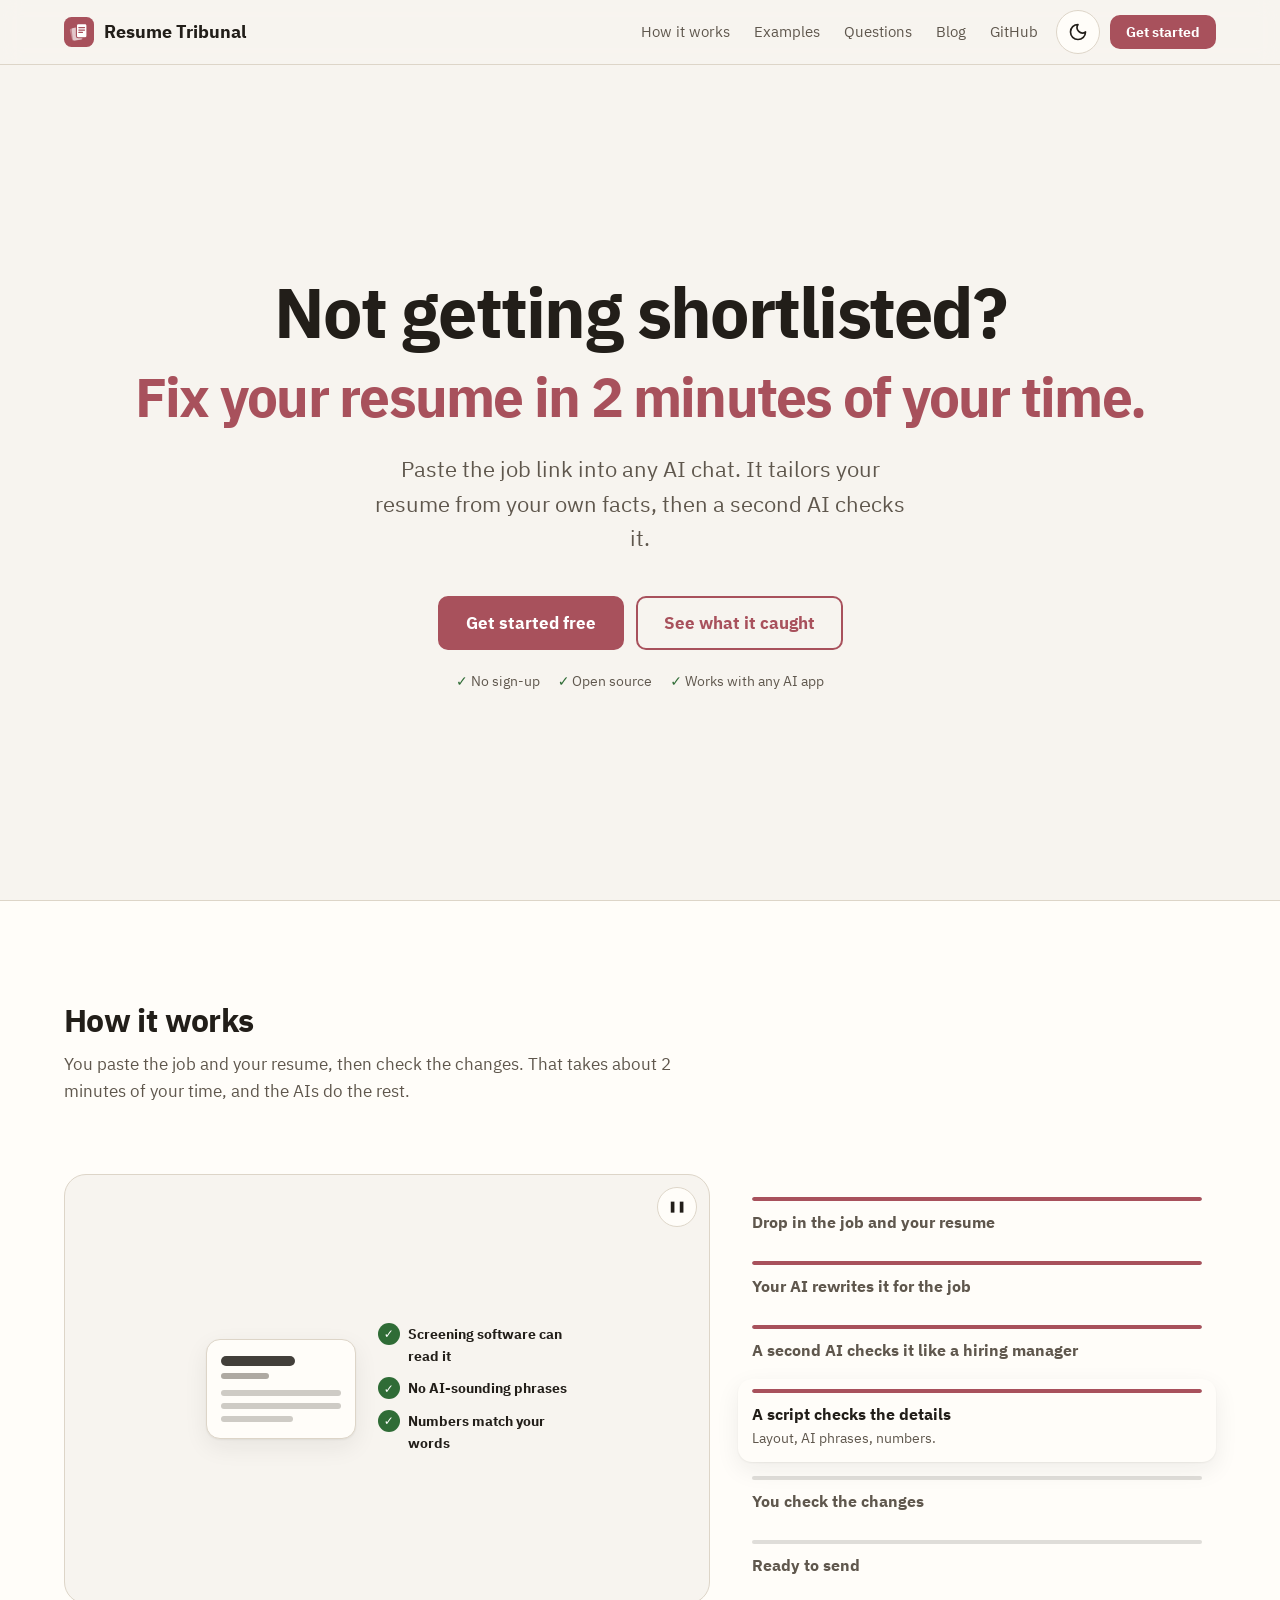
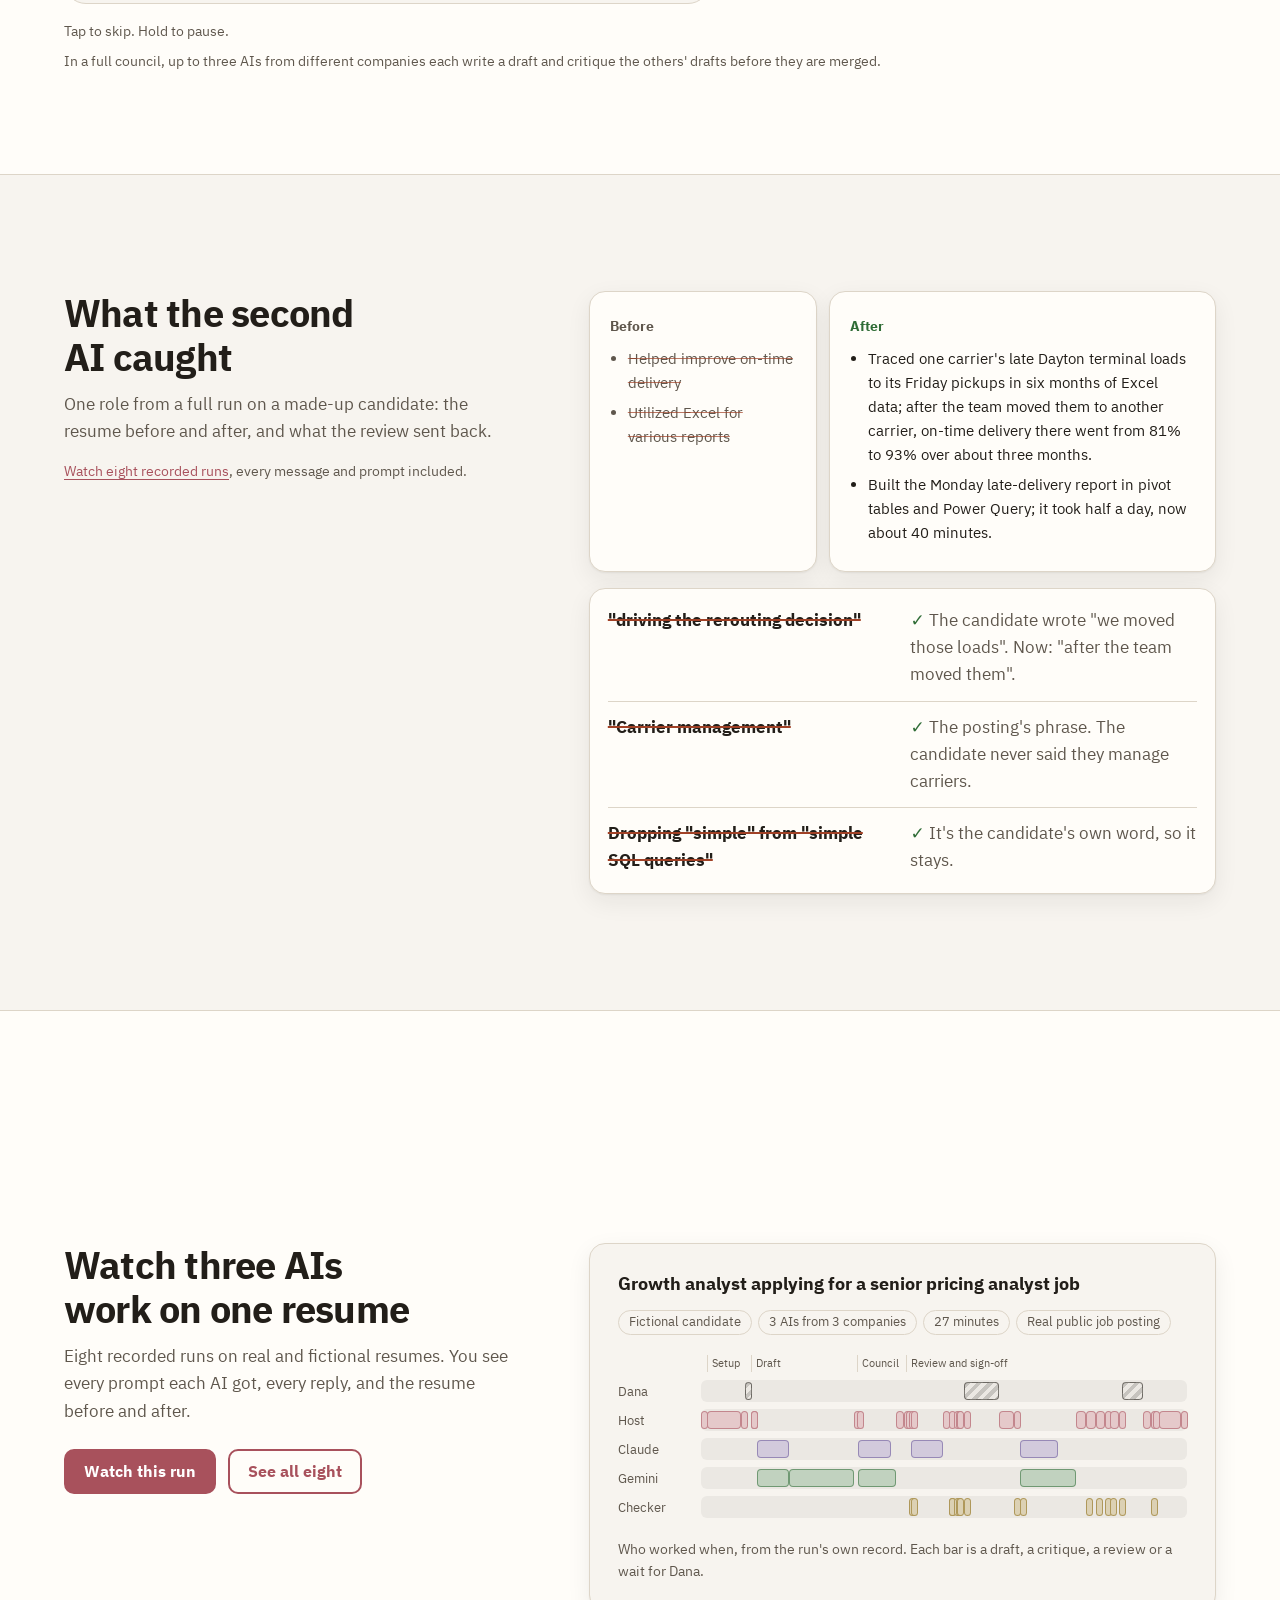
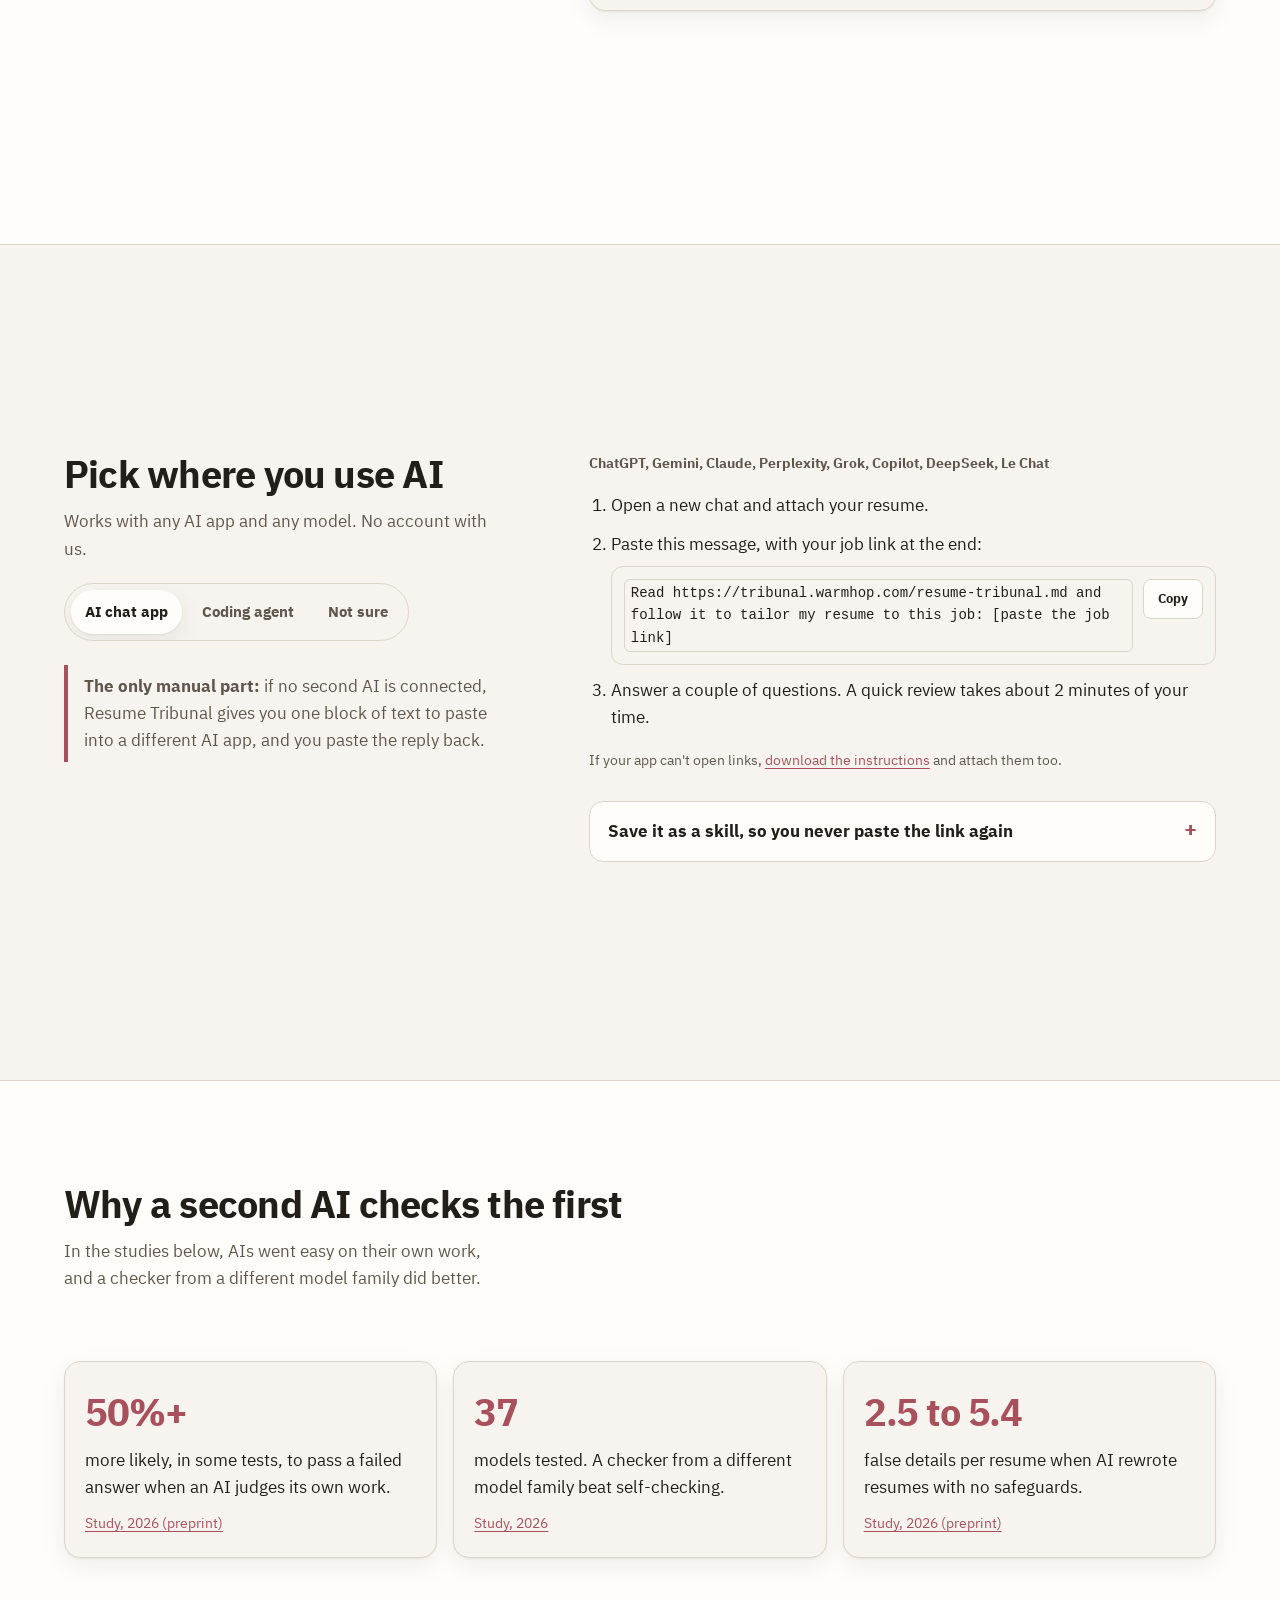
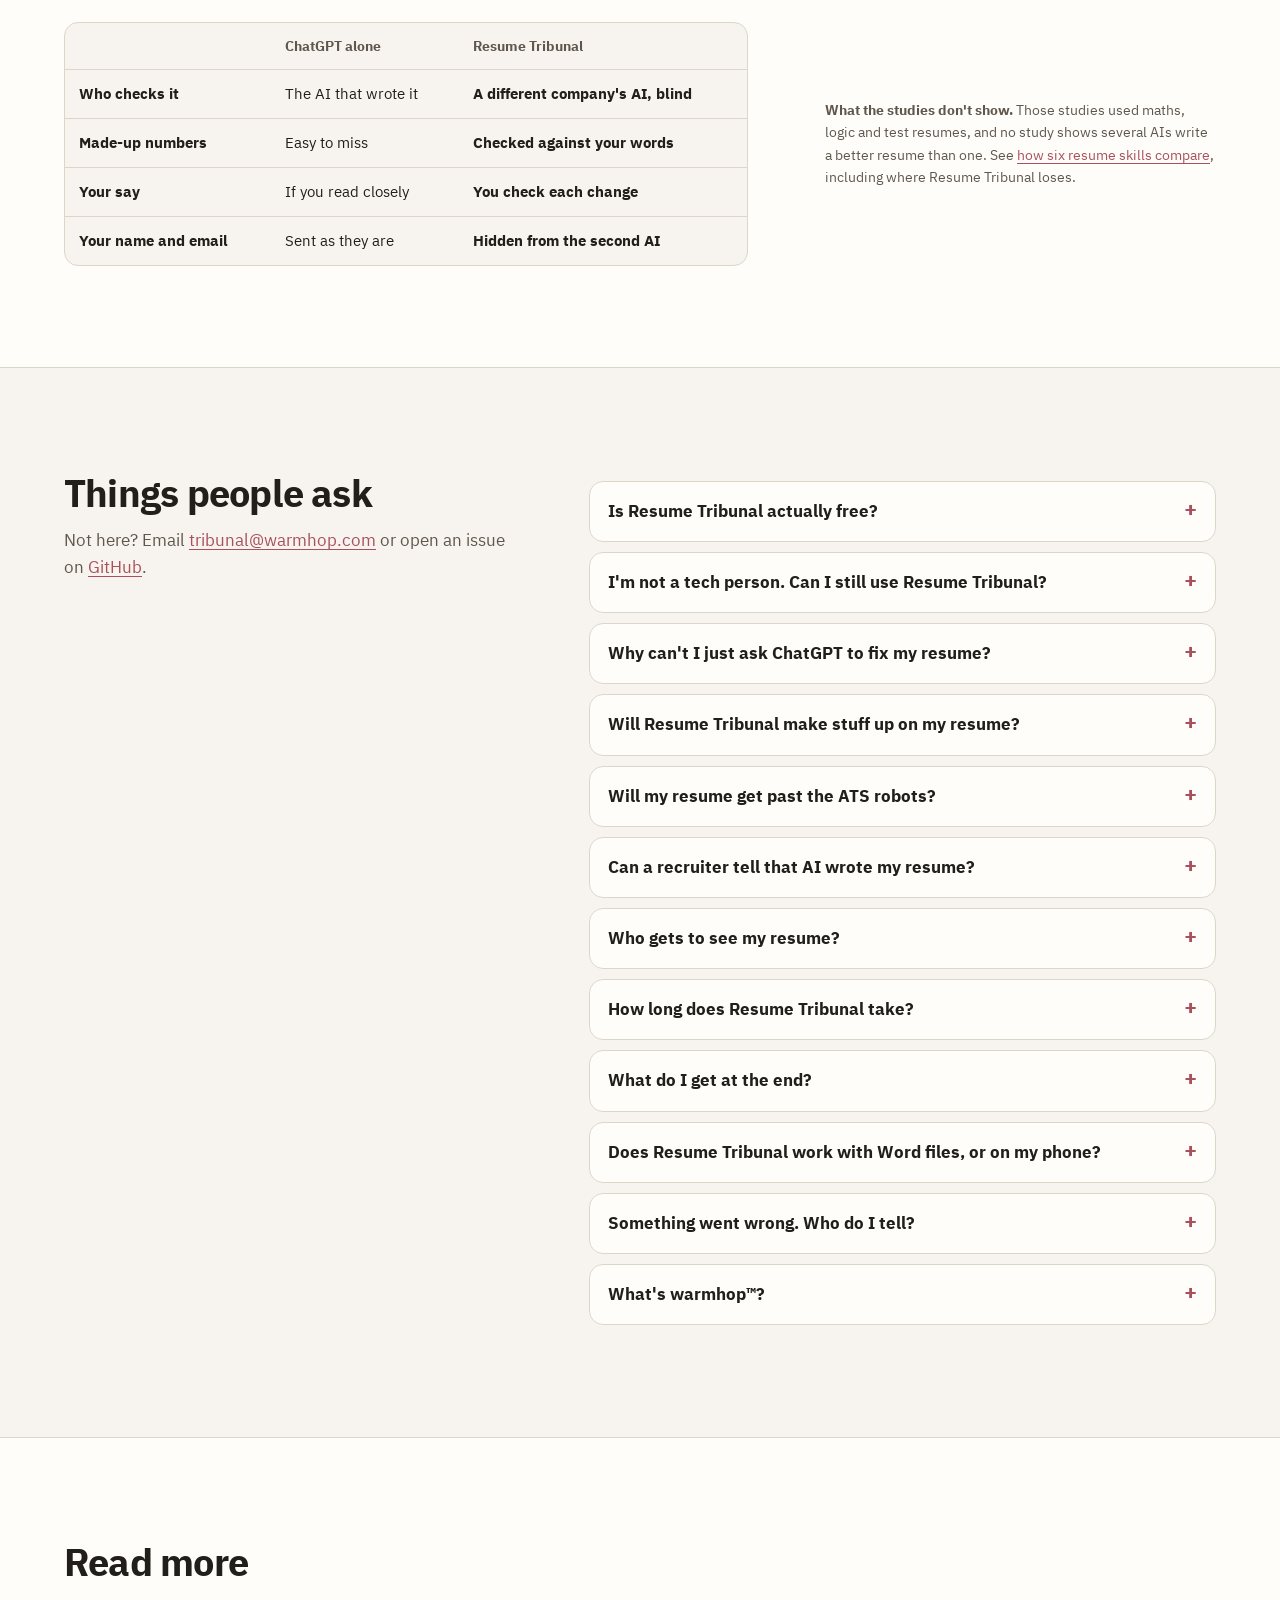
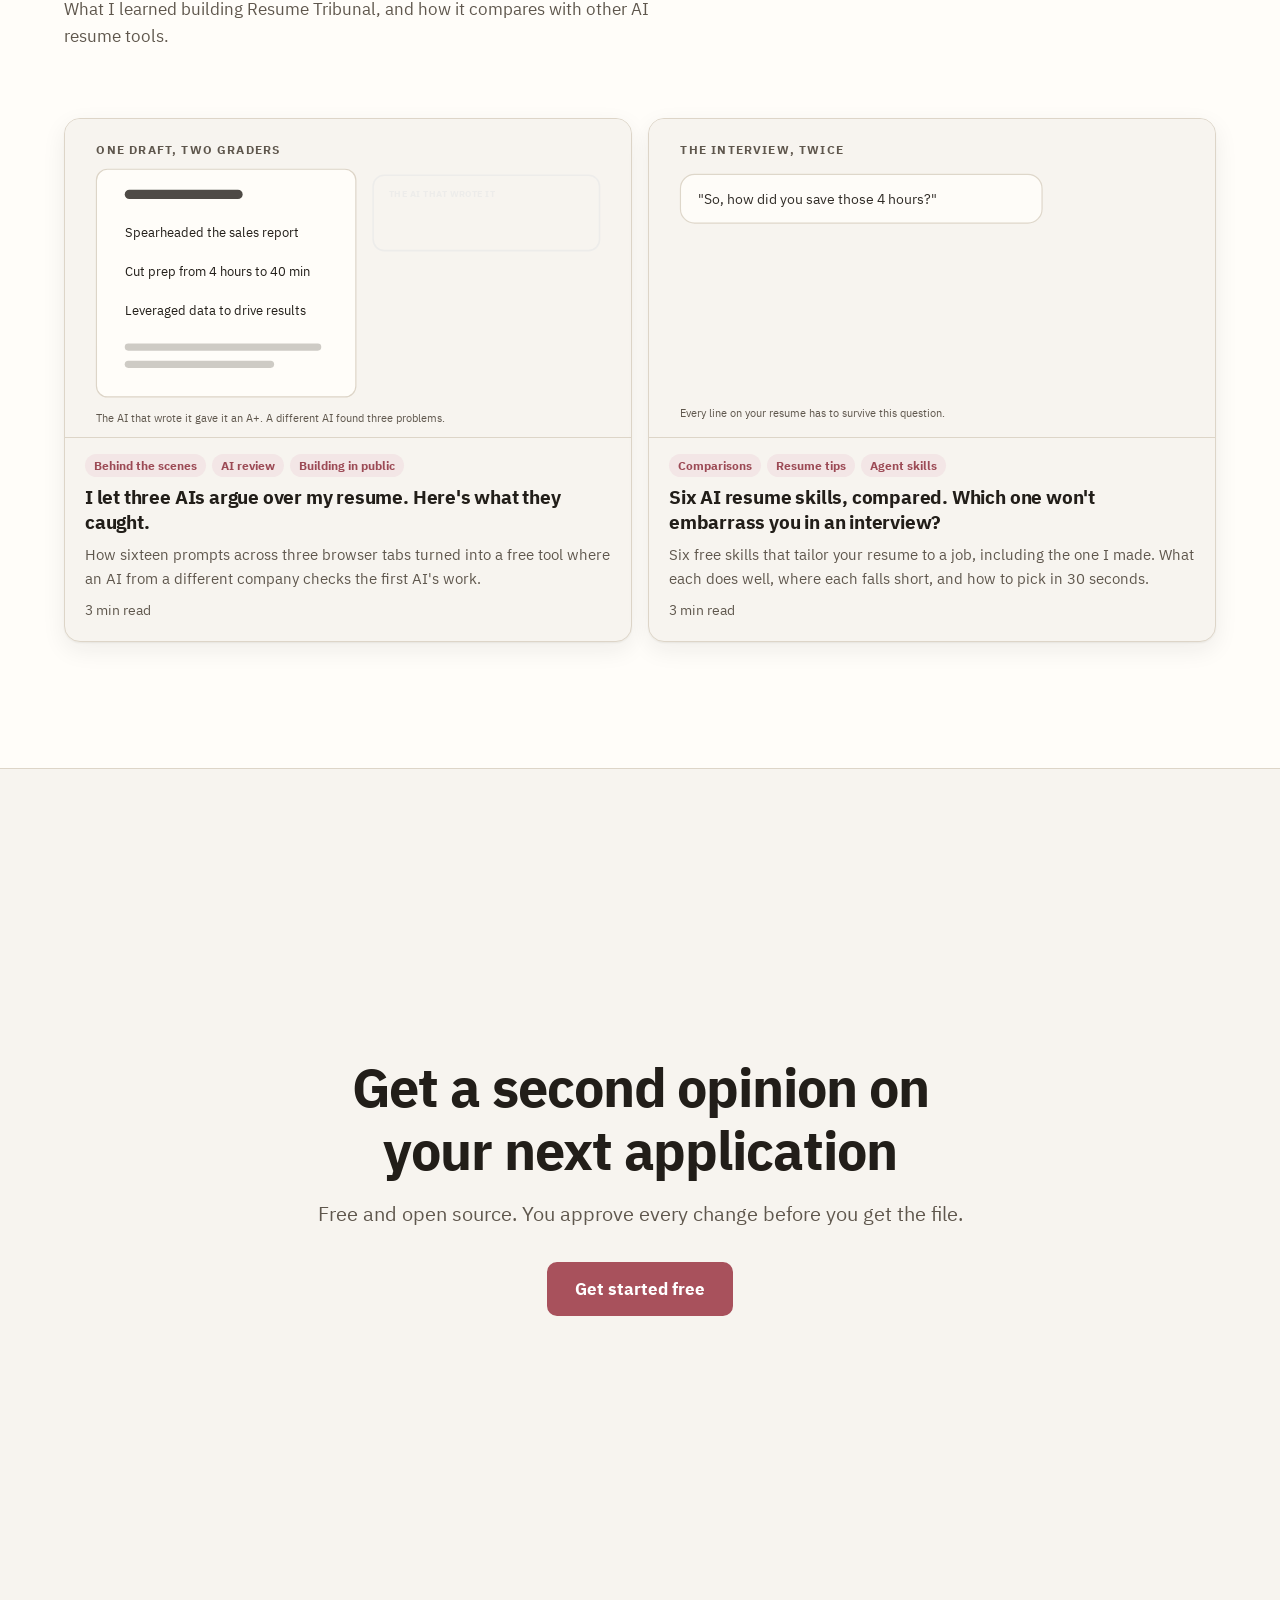
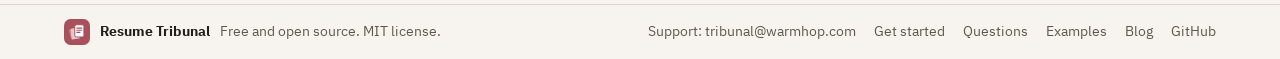
==== commit 5e8e0f24: "Pre-launch pass: site audit fixes and voice pass - Recorded run times stated correctly in the FAQ, R" ====
--- a/docs/index.html
+++ b/docs/index.html
@@ -23,10 +23,12 @@
 <meta name="twitter:card" content="summary_large_image">
 <meta name="theme-color" content="#f7f4ef" media="(prefers-color-scheme: light)">
 <meta name="theme-color" content="#14120f" media="(prefers-color-scheme: dark)">
+<link rel="preload" href="assets/fonts/ibm-plex-sans-400.woff2" as="font" type="font/woff2" crossorigin>
+<link rel="preload" href="assets/fonts/ibm-plex-sans-700.woff2" as="font" type="font/woff2" crossorigin>
 <link rel="stylesheet" href="assets/site.css">
 <script src="assets/site.js"></script>
 <link rel="alternate" type="text/plain" href="llms.txt" title="Summary for AI assistants">
-<script type="application/ld+json">{"@context": "https://schema.org", "@graph": [{"@type": "SoftwareApplication", "name": "Resume Tribunal", "applicationCategory": "BusinessApplication", "operatingSystem": "Any", "url": "https://tribunal.warmhop.com/", "codeRepository": "https://github.com/mohiddin7/resume-tribunal", "license": "https://opensource.org/licenses/MIT", "softwareVersion": "1.0.0", "image": "https://tribunal.warmhop.com/assets/og.png", "publisher": {"@type": "Organization", "name": "Resume Tribunal", "email": "tribunal@warmhop.com", "url": "https://tribunal.warmhop.com/"}, "offers": {"@type": "Offer", "price": "0", "priceCurrency": "USD"}, "description": "A free, open-source Agent Skill that tailors a resume or CV to a job using only the candidate's own facts. A second AI from a different company checks every draft blind, a script flags numbers and names it cannot find in the candidate's own words, and the candidate approves each change."}, {"@type": "FAQPage", "mainEntity": [{"@type": "Question", "name": "Is Resume Tribunal actually free?", "acceptedAnswer": {"@type": "Answer", "text": "Yes. Resume Tribunal costs nothing and there's no sign-up. It runs inside AI apps you may already use, like Claude and ChatGPT. Their free plans are enough for a quick review. The thorough version sends more messages, so it runs more smoothly on a paid plan."}}, {"@type": "Question", "name": "I'm not a tech person. Can I still use Resume Tribunal?", "acceptedAnswer": {"@type": "Answer", "text": "Yes. You paste one message into any AI chat app, like ChatGPT, Gemini or Claude, attach your resume, and answer a couple of questions. There are no commands to type."}}, {"@type": "Question", "name": "Why can't I just ask ChatGPT to fix my resume?", "acceptedAnswer": {"@type": "Answer", "text": "You can, and ChatGPT is fine for a quick tidy-up. The catch is that an AI checking its own writing tends to approve it, made-up numbers included. Resume Tribunal has a second AI, from a different company, check the draft without knowing who wrote it. A script then flags any number it can't find in what you said."}}, {"@type": "Question", "name": "Will Resume Tribunal make stuff up on my resume?", "acceptedAnswer": {"@type": "Answer", "text": "It is built not to. Every number, tool and job title has to come from you; a script flags any it cannot find in your words, and the second AI checks each line against them. If something is missing, Resume Tribunal asks you instead of guessing. You approve each changed line before you get the file."}}, {"@type": "Question", "name": "Will my resume get past the ATS robots?", "acceptedAnswer": {"@type": "Answer", "text": "Nobody can honestly promise that. ATS is the software employers use to collect applications, and most of it sorts candidates. It rarely rejects anyone on its own. Resume Tribunal keeps your layout simple enough for that software to read, and checks the PDF's text before you send it. After that, a person reads it."}}, {"@type": "Question", "name": "Can a recruiter tell that AI wrote my resume?", "acceptedAnswer": {"@type": "Answer", "text": "Resume Tribunal removes the usual giveaways, like long dashes and words such as \"spearheaded\", and keeps your own wording. It can't make the resume your unaided work, though. If an employer asks about AI use, be honest."}}, {"@type": "Question", "name": "Who gets to see my resume?", "acceptedAnswer": {"@type": "Answer", "text": "Not us. Resume Tribunal has no server. Before anything goes to a second AI, your name, email, phone number and links are swapped for stand-ins like <<NAME>>, and you're asked first. The AI apps you use see the rest under their own terms."}}, {"@type": "Question", "name": "How long does Resume Tribunal take?", "acceptedAnswer": {"@type": "Answer", "text": "About 2 minutes of your time for a quick review: you answer a few questions and approve the changes. The AIs work for a few more minutes on their own. If you copy and paste between two apps yourself, add a few minutes."}}, {"@type": "Question", "name": "What do I get at the end?", "acceptedAnswer": {"@type": "Answer", "text": "Your finished resume as a PDF or Word file when your app can make files, and always as text you can paste into Word or Google Docs. You also get a list of what the job asks for that your resume doesn't show yet, plus the interview questions your resume is likely to prompt."}}, {"@type": "Question", "name": "Does Resume Tribunal work with Word files, or on my phone?", "acceptedAnswer": {"@type": "Answer", "text": "Word files are fine: attach your .docx as it is. Phones work too, but copying text between two apps is easier on a laptop."}}, {"@type": "Question", "name": "Something went wrong. Who do I tell?", "acceptedAnswer": {"@type": "Answer", "text": "Email tribunal@warmhop.com with what happened and which AI app you used. Leave your resume out unless we ask. You can also open an issue on GitHub."}}, {"@type": "Question", "name": "What's warmhop\u2122?", "acceptedAnswer": {"@type": "Answer", "text": "A link tracker for resumes, made by the same person who made Resume Tribunal. If your resume has links, you'll see one optional tip about it at the end. You don't need it, and nothing is sent to it."}}]}]}</script>
+<script type="application/ld+json">{"@context": "https://schema.org", "@graph": [{"@type": "SoftwareApplication", "name": "Resume Tribunal", "applicationCategory": "BusinessApplication", "operatingSystem": "Any", "url": "https://tribunal.warmhop.com/", "sameAs": "https://github.com/mohiddin7/resume-tribunal", "license": "https://opensource.org/licenses/MIT", "softwareVersion": "1.0.0", "image": "https://tribunal.warmhop.com/assets/og.png", "publisher": {"@type": "Organization", "name": "Resume Tribunal", "email": "tribunal@warmhop.com", "url": "https://tribunal.warmhop.com/"}, "offers": {"@type": "Offer", "price": "0", "priceCurrency": "USD"}, "description": "A free, open-source Agent Skill that tailors a resume or CV to a job using only the candidate's own facts. A second AI from a different company checks every draft blind, a script flags numbers and names it cannot find in the candidate's own words, and the candidate approves each change."}, {"@type": "FAQPage", "mainEntity": [{"@type": "Question", "name": "Is Resume Tribunal actually free?", "acceptedAnswer": {"@type": "Answer", "text": "Yes. Resume Tribunal costs nothing and there's no sign-up. It runs inside AI apps you may already use, like Claude and ChatGPT. Their free plans are enough for a quick review. The thorough version sends more messages, so it runs more smoothly on a paid plan."}}, {"@type": "Question", "name": "I'm not a tech person. Can I still use Resume Tribunal?", "acceptedAnswer": {"@type": "Answer", "text": "Yes. You paste one message into any AI chat app, like ChatGPT, Gemini or Claude, attach your resume, and answer a couple of questions. There are no commands to type."}}, {"@type": "Question", "name": "Why can't I just ask ChatGPT to fix my resume?", "acceptedAnswer": {"@type": "Answer", "text": "You can, and ChatGPT is fine for a quick tidy-up. The catch is that an AI checking its own writing tends to approve it, made-up numbers included. Resume Tribunal has a second AI, from a different company, check the draft without knowing who wrote it. A script then flags any number it can't find in what you said."}}, {"@type": "Question", "name": "Will Resume Tribunal make stuff up on my resume?", "acceptedAnswer": {"@type": "Answer", "text": "It is built not to. Every number, tool and job title has to come from you; a script flags any it cannot find in your words, and the second AI checks each line against them. If something is missing, Resume Tribunal asks you instead of guessing. You approve each changed line before you get the file."}}, {"@type": "Question", "name": "Will my resume get past the ATS robots?", "acceptedAnswer": {"@type": "Answer", "text": "Nobody can honestly promise that. ATS is the software employers use to collect applications, and most of it sorts candidates. It rarely rejects anyone on its own. Resume Tribunal keeps your layout simple enough for that software to read, and checks the PDF's text before you send it. After that, a person reads it."}}, {"@type": "Question", "name": "Can a recruiter tell that AI wrote my resume?", "acceptedAnswer": {"@type": "Answer", "text": "Resume Tribunal removes the usual giveaways, like long dashes and words such as \"spearheaded\", and keeps your own wording. It can't make the resume your unaided work, though. If an employer asks about AI use, be honest."}}, {"@type": "Question", "name": "Who gets to see my resume?", "acceptedAnswer": {"@type": "Answer", "text": "Not us. Resume Tribunal has no server. Before anything goes to a second AI, your name, email, phone number and links are swapped for stand-ins like <<NAME>>, and you're asked first. The AI apps you use see the rest under their own terms."}}, {"@type": "Question", "name": "How long does Resume Tribunal take?", "acceptedAnswer": {"@type": "Answer", "text": "About 2 minutes of your time for a quick review: you answer a few questions and approve the changes, and the AIs do the rest on their own. In the eight recorded example runs, a quick review took 6 to 37 minutes from start to finish, most under 15, and a full council 27 to 37. If you copy and paste between two apps yourself, add a few minutes."}}, {"@type": "Question", "name": "What do I get at the end?", "acceptedAnswer": {"@type": "Answer", "text": "Your finished resume as a PDF or Word file when your app can make files, and always as text you can paste into Word or Google Docs. You also get a list of what the job asks for that your resume doesn't show yet, plus the interview questions your resume is likely to prompt."}}, {"@type": "Question", "name": "Does Resume Tribunal work with Word files, or on my phone?", "acceptedAnswer": {"@type": "Answer", "text": "Word files are fine: attach your .docx as it is. Phones work too, but copying text between two apps is easier on a laptop."}}, {"@type": "Question", "name": "Something went wrong. Who do I tell?", "acceptedAnswer": {"@type": "Answer", "text": "Email tribunal@warmhop.com with what happened and which AI app you used. Leave your resume out unless we ask. You can also open an issue on GitHub."}}, {"@type": "Question", "name": "What's warmhop\u2122?", "acceptedAnswer": {"@type": "Answer", "text": "A link tracker for resumes, made by the same person who made Resume Tribunal. If your resume has links, you'll see one optional tip about it at the end. You don't need it, and nothing is sent to it."}}]}]}</script>
 </head>
 <body class="home">
 <a class="skip" href="#main">Skip to content</a>
@@ -107,11 +109,11 @@
     <p class="sub">Eight recorded runs on real and fictional resumes. You see every prompt each AI got, every reply, and the resume before and after.</p>
     <div class="cta"><a class="btn primary" href="examples/growth-analyst-pricing-council/" target="_blank" rel="noopener">Watch this run<span class="sr"> (opens in a new tab)</span></a><a class="btn ghost" href="examples/">See all eight</a></div>
   </div>
-  <a class="card runcard" href="examples/growth-analyst-pricing-council/" target="_blank" rel="noopener" aria-label="Watch the recorded run: Growth analyst applying for a senior pricing analyst job (opens in a new tab)">
+  <a class="card runcard" href="examples/growth-analyst-pricing-council/" target="_blank" rel="noopener">
     <strong>Growth analyst applying for a senior pricing analyst job</strong>
     <span class="facts"><span>Fictional candidate</span><span>3 AIs from 3 companies</span><span>27 minutes</span><span>Real public job posting</span></span>
     <span class="ml" aria-hidden="true"><span></span><span class="ml-steps"><span style="left:1.10%">Setup</span><span style="left:10.19%">Draft</span><span style="left:31.97%">Council</span><span style="left:42.04%">Review and sign-off</span></span><span class="ml-name">Dana</span><span class="ml-track ml-user"><i style="left:9.03%;width:1.10%;--d:0.40s" class=w></i><i style="left:54.12%;width:7.08%;--d:2.38s" class=w></i><i style="left:86.70%;width:4.33%;--d:3.81s" class=w></i></span><span class="ml-name">Host</span><span class="ml-track ml-host"><i style="left:0.00%;width:1.10%;--d:0.00s"></i><i style="left:1.10%;width:7.08%;--d:0.05s"></i><i style="left:8.18%;width:0.85%;--d:0.36s"></i><i style="left:10.13%;width:0.33%;--d:0.45s"></i><i style="left:10.25%;width:1.10%;--d:0.45s"></i><i style="left:31.48%;width:0.49%;--d:1.39s"></i><i style="left:31.97%;width:0.37%;--d:1.41s"></i><i style="left:40.15%;width:1.53%;--d:1.77s"></i><i style="left:41.67%;width:0.37%;--d:1.83s"></i><i style="left:42.04%;width:0.67%;--d:1.85s"></i><i style="left:42.71%;width:0.37%;--d:1.88s"></i><i style="left:43.08%;width:0.33%;--d:1.90s"></i><i style="left:49.73%;width:1.22%;--d:2.19s"></i><i style="left:50.95%;width:1.10%;--d:2.24s"></i><i style="left:52.04%;width:0.43%;--d:2.29s"></i><i style="left:52.47%;width:0.33%;--d:2.31s"></i><i style="left:52.72%;width:1.34%;--d:2.32s"></i><i style="left:54.06%;width:0.33%;--d:2.38s"></i><i style="left:61.20%;width:3.17%;--d:2.69s"></i><i style="left:64.37%;width:1.16%;--d:2.83s"></i><i style="left:77.18%;width:1.95%;--d:3.40s"></i><i style="left:79.13%;width:2.20%;--d:3.48s"></i><i style="left:81.33%;width:1.77%;--d:3.58s"></i><i style="left:83.10%;width:0.98%;--d:3.66s"></i><i style="left:84.08%;width:2.01%;--d:3.70s"></i><i style="left:86.09%;width:0.61%;--d:3.79s"></i><i style="left:91.03%;width:1.59%;--d:4.01s"></i><i style="left:92.62%;width:0.43%;--d:4.08s"></i><i style="left:93.04%;width:1.22%;--d:4.09s"></i><i style="left:94.26%;width:4.45%;--d:4.15s"></i><i style="left:98.72%;width:1.28%;--d:4.34s"></i></span><span class="ml-name">Claude</span><span class="ml-track ml-claude"><i style="left:11.35%;width:6.71%;--d:0.50s"></i><i style="left:32.34%;width:6.65%;--d:1.42s"></i><i style="left:43.14%;width:6.59%;--d:1.90s"></i><i style="left:65.53%;width:7.87%;--d:2.88s"></i></span><span class="ml-name">Gemini</span><span class="ml-track ml-agy"><i style="left:11.35%;width:6.71%;--d:0.50s"></i><i style="left:18.06%;width:13.42%;--d:0.79s"></i><i style="left:32.34%;width:7.81%;--d:1.42s"></i><i style="left:65.59%;width:11.59%;--d:2.89s"></i></span><span class="ml-name">Checker</span><span class="ml-track ml-check"><i style="left:42.71%;width:0.33%;--d:1.88s"></i><i style="left:43.08%;width:0.33%;--d:1.90s"></i><i style="left:50.95%;width:0.33%;--d:2.24s"></i><i style="left:50.95%;width:0.33%;--d:2.24s"></i><i style="left:52.04%;width:0.33%;--d:2.29s"></i><i style="left:52.47%;width:0.33%;--d:2.31s"></i><i style="left:52.72%;width:0.33%;--d:2.32s"></i><i style="left:54.06%;width:0.33%;--d:2.38s"></i><i style="left:64.37%;width:0.33%;--d:2.83s"></i><i style="left:65.53%;width:0.33%;--d:2.88s"></i><i style="left:79.13%;width:0.33%;--d:3.48s"></i><i style="left:81.33%;width:0.33%;--d:3.58s"></i><i style="left:83.10%;width:0.33%;--d:3.66s"></i><i style="left:84.08%;width:0.33%;--d:3.70s"></i><i style="left:86.09%;width:0.33%;--d:3.79s"></i><i style="left:92.62%;width:0.33%;--d:4.08s"></i></span><span class="ml-head"></span></span>
-    <span class="meta">Who worked when, from the run's own record. Each bar is a draft, a critique, a review or a wait for Dana.</span>
+    <span class="meta">Who worked when, from the run's own record. Each bar is a draft, a critique, a review or a wait for Dana.</span><span class="sr"> (opens in a new tab)</span>
   </a>
 </section>
 
@@ -170,7 +172,7 @@
 
 <section id="why">
   <div class="sh wide">
-    <h2>An AI shouldn't grade its own homework</h2>
+    <h2>Why a second AI checks the first</h2>
     <p class="sub">In the studies below, AIs went easy on their own work,<br class="desk"> and a checker from a different model family did better.</p>
   </div>
   <div class="grid three stats">
@@ -181,12 +183,12 @@
   <div class="split why-compare">
     <div class="table"><table>
       <tr><th></th><th>ChatGPT alone</th><th>Resume Tribunal</th></tr>
-      <tr><td>Who checks it</td><td>The AI that wrote it</td><td><strong>A different company's AI, blind</strong></td></tr>
-      <tr><td>Made-up numbers</td><td>Easy to miss</td><td><strong>Checked against your words</strong></td></tr>
-      <tr><td>Your say</td><td>If you read closely</td><td><strong>You check each change</strong></td></tr>
-      <tr><td>Your name and email</td><td>Sent as they are</td><td><strong>Hidden first</strong></td></tr>
+      <tr><th scope="row">Who checks it</th><td>The AI that wrote it</td><td><strong>A different company's AI, blind</strong></td></tr>
+      <tr><th scope="row">Made-up numbers</th><td>Easy to miss</td><td><strong>Checked against your words</strong></td></tr>
+      <tr><th scope="row">Your say</th><td>If you read closely</td><td><strong>You check each change</strong></td></tr>
+      <tr><th scope="row">Your name and email</th><td>Sent as they are</td><td><strong>Hidden from the second AI</strong></td></tr>
     </table></div>
-    <p class="meta limits"><strong>Honest limits.</strong> Those studies used maths, logic and test resumes, and no study shows several AIs write a better resume than one. See <a href="blog/resume-skills-compared.html">how six resume skills compare</a>, including where Resume Tribunal loses.</p>
+    <p class="meta limits"><strong>What the studies don't show.</strong> Those studies used maths, logic and test resumes, and no study shows several AIs write a better resume than one. See <a href="blog/resume-skills-compared.html">how six resume skills compare</a>, including where Resume Tribunal loses.</p>
   </div>
 </section>
 
@@ -202,7 +204,7 @@
 <details><summary>Will my resume get past the ATS robots?</summary><p>Nobody can honestly promise that. ATS is the software employers use to collect applications, and most of it sorts candidates. It rarely rejects anyone on its own. Resume Tribunal keeps your layout simple enough for that software to read, and checks the PDF&#x27;s text before you send it. After that, a person reads it.</p></details>
 <details><summary>Can a recruiter tell that AI wrote my resume?</summary><p>Resume Tribunal removes the usual giveaways, like long dashes and words such as &quot;spearheaded&quot;, and keeps your own wording. It can&#x27;t make the resume your unaided work, though. If an employer asks about AI use, be honest.</p></details>
 <details><summary>Who gets to see my resume?</summary><p>Not us. Resume Tribunal has no server. Before anything goes to a second AI, your name, email, phone number and links are swapped for stand-ins like &lt;&lt;NAME&gt;&gt;, and you&#x27;re asked first. The AI apps you use see the rest under their own terms.</p></details>
-<details><summary>How long does Resume Tribunal take?</summary><p>About 2 minutes of your time for a quick review: you answer a few questions and approve the changes. The AIs work for a few more minutes on their own. If you copy and paste between two apps yourself, add a few minutes.</p></details>
+<details><summary>How long does Resume Tribunal take?</summary><p>About 2 minutes of your time for a quick review: you answer a few questions and approve the changes, and the AIs do the rest on their own. In the eight recorded example runs, a quick review took 6 to 37 minutes from start to finish, most under 15, and a full council 27 to 37. If you copy and paste between two apps yourself, add a few minutes.</p></details>
 <details><summary>What do I get at the end?</summary><p>Your finished resume as a PDF or Word file when your app can make files, and always as text you can paste into Word or Google Docs. You also get a list of what the job asks for that your resume doesn&#x27;t show yet, plus the interview questions your resume is likely to prompt.</p></details>
 <details><summary>Does Resume Tribunal work with Word files, or on my phone?</summary><p>Word files are fine: attach your .docx as it is. Phones work too, but copying text between two apps is easier on a laptop.</p></details>
 <details><summary>Something went wrong. Who do I tell?</summary><p>Email tribunal@warmhop.com with what happened and which AI app you used. Leave your resume out unless we ask. You can also open an issue on GitHub.</p></details>
@@ -211,12 +213,12 @@
 
 <section id="blog">
   <div class="sh"><h2>Read more</h2><p class="sub">What I learned building Resume Tribunal, and how it compares with other AI resume tools.</p></div>
-  <div class="grid two"><a class="card post pic" href="blog/how-resume-tribunal-was-made.html"><img class="thumb" src="blog/media/self-grade.svg" data-light="blog/media/self-grade-light.svg" data-dark="blog/media/self-grade-dark.svg" width="720" height="405" loading="lazy" alt=""><span class="tags"><span class="tag">Behind the scenes</span><span class="tag">AI review</span><span class="tag">Building in public</span></span><strong>I let three AIs argue over my resume. Here&#x27;s what they caught.</strong><span class="desc">It started as sixteen prompts and three browser tabs. It became a free tool where a second AI, from a different company, checks the first one&#x27;s work.</span><span class="meta">3 min read</span></a>
+  <div class="grid two"><a class="card post pic" href="blog/how-resume-tribunal-was-made.html"><img class="thumb" src="blog/media/self-grade.svg" data-light="blog/media/self-grade-light.svg" data-dark="blog/media/self-grade-dark.svg" width="720" height="405" loading="lazy" alt=""><span class="tags"><span class="tag">Behind the scenes</span><span class="tag">AI review</span><span class="tag">Building in public</span></span><strong>I let three AIs argue over my resume. Here&#x27;s what they caught.</strong><span class="desc">How sixteen prompts across three browser tabs turned into a free tool where an AI from a different company checks the first AI&#x27;s work.</span><span class="meta">3 min read</span></a>
 <a class="card post pic" href="blog/resume-skills-compared.html"><img class="thumb" src="blog/media/interview.svg" data-light="blog/media/interview-light.svg" data-dark="blog/media/interview-dark.svg" width="720" height="405" loading="lazy" alt=""><span class="tags"><span class="tag">Comparisons</span><span class="tag">Resume tips</span><span class="tag">Agent skills</span></span><strong>Six AI resume skills, compared. Which one won&#x27;t embarrass you in an interview?</strong><span class="desc">Six free skills that tailor your resume to a job, including the one I made. What each does well, where each falls short, and how to pick in 30 seconds.</span><span class="meta">3 min read</span></a></div>
 </section>
 
 <section class="final">
-  <h2>Your next application deserves a second opinion</h2>
+  <h2>Get a second opinion on your next application</h2>
   <p>Free and open source. You approve every change before you get the file.</p>
   <a class="btn primary big" href="#start">Get started free</a>
 </section>
--- a/docs/assets/site.css
+++ b/docs/assets/site.css
@@ -7,7 +7,7 @@
 /* Resume Tribunal. Colours from the warmhop palette. Light and dark follow the device; the toggle overrides. Phone first. */
 :root {
   --bg: #f7f4ef; --surf: #fffdf9; --ink: #221e19; --muted: #5f574d; --line: #ddd5c8; --tint: #f3e6e6;
-  --brand: #a8515c; --onbrand: #fff; --blue: #35619a; --green: #2f6c36; --danger: #a14126;
+  --brand: #a8515c; --tagink: #9c4a55; --onbrand: #fff; --blue: #35619a; --green: #2f6c36; --danger: #a14126;
   --shadow: 0 1px 2px rgba(34,30,25,.06), 0 8px 24px rgba(34,30,25,.07);
   color-scheme: light;
   /* header and footer span the wide column, so they line up with the full-width example viewer */
@@ -16,13 +16,13 @@
 @media (prefers-color-scheme: dark) {
   :root:not([data-theme="light"]) {
     --bg: #14120f; --surf: #221e19; --ink: #f3ede4; --muted: #b5ab9e; --line: #3a332b; --tint: #2b1e1d;
-    --brand: #d67a84; --onbrand: #14120f; --blue: #4e88d3; --green: #479650; --danger: #db6141;
+    --brand: #d67a84; --tagink: #d67a84; --onbrand: #14120f; --blue: #4e88d3; --green: #479650; --danger: #db6141;
     --shadow: 0 1px 2px rgba(0,0,0,.3), 0 8px 24px rgba(0,0,0,.25); color-scheme: dark;
   }
 }
 :root[data-theme="dark"] {
   --bg: #14120f; --surf: #221e19; --ink: #f3ede4; --muted: #b5ab9e; --line: #3a332b; --tint: #2b1e1d;
-  --brand: #d67a84; --onbrand: #14120f; --blue: #4e88d3; --green: #479650; --danger: #db6141;
+  --brand: #d67a84; --tagink: #d67a84; --onbrand: #14120f; --blue: #4e88d3; --green: #479650; --danger: #db6141;
   --shadow: 0 1px 2px rgba(0,0,0,.3), 0 8px 24px rgba(0,0,0,.25); color-scheme: dark;
 }
 
@@ -119,8 +119,9 @@
 .table { overflow-x: auto; margin: 24px auto; max-width: 52rem; border: 1px solid var(--line); border-radius: 14px; background: var(--bg); }
 table { border-collapse: collapse; width: 100%; font-size: 15px; text-align: left; }
 th, td { padding: 12px 14px; border-bottom: 1px solid var(--line); vertical-align: top; }
-tr:last-child td { border-bottom: 0; }
+tr:last-child td, tr:last-child th { border-bottom: 0; }
 th { font-size: 14px; color: var(--muted); }
+th[scope=row] { font-size: inherit; color: var(--ink); }
 .faq { max-width: 46rem; margin: 24px auto 0; text-align: left; }
 details { border: 1px solid var(--line); background: var(--surf); border-radius: 14px; margin: 10px 0; padding: 0 18px; }
 summary { cursor: pointer; font-weight: 700; padding: 16px 0; list-style: none; display: flex; justify-content: space-between; gap: 12px; }
@@ -143,7 +144,7 @@
 .card.post .desc { color: var(--muted); font-size: 15px; }
 .card.post .more { color: var(--brand); font-weight: 700; font-size: 15px; margin-top: auto; }
 .tags { display: flex; flex-wrap: wrap; gap: 6px; }
-.tag { font-size: 12px; font-weight: 700; color: var(--brand); background: var(--tint); padding: 2px 9px; border-radius: 999px; }
+.tag { font-size: 12px; font-weight: 700; color: var(--tagink); background: var(--tint); padding: 2px 9px; border-radius: 999px; }
 
 /* blog index */
 .blog-wrap { max-width: var(--page); }  /* index pages use the page width, so they line up with the header */
@@ -218,11 +219,12 @@
 :root[data-theme="dark"] { --purple: #9177cf; }
 @media (prefers-color-scheme: dark) { :root:not([data-theme="light"]) { --purple: #9177cf; } }
 
-/* how it works: story player. One resume card is the main character; motion tells the story. */
+/* how it works: a step list beside a stage that plays one short scene per step */
 .hiw { display: grid; gap: 14px; max-width: 60rem; margin: 24px auto 8px; text-align: left; }
 .steps6 { list-style: none; margin: 0; padding: 0; display: grid; grid-template-columns: repeat(6, 1fr); gap: 6px; }
 .st { width: 100%; border: 0; background: none; padding: 6px 0; cursor: pointer; font: inherit; color: inherit; text-align: left; }
-.st .stt, .st .sts { display: none; }
+.st .sts { display: none; }
+.st .stt { position: absolute; left: -9999px; } /* phones show bars only; the title still names the button */
 .bar { display: block; height: 4px; border-radius: 4px; background: color-mix(in srgb, var(--ink) 14%, transparent); overflow: hidden; }
 .bar b { display: block; height: 100%; width: 0; background: var(--brand); border-radius: 4px; }
 .st.done .bar b { width: 100%; }
@@ -240,7 +242,7 @@
   .stage { grid-column: 1; grid-row: 1; height: 420px; }
   .steps6 { grid-column: 2; grid-row: 1; grid-template-columns: 1fr; gap: 4px; }
   .st { padding: 10px 14px 12px; border-radius: 14px; }
-  .st .stt { display: block; font-weight: 750; font-size: 1.02rem; margin-top: 8px; color: var(--muted); }
+  .st .stt { position: static; display: block; font-weight: 750; font-size: 1.02rem; margin-top: 8px; color: var(--muted); }
   .st .sts { display: none; color: var(--muted); font-size: 14px; }
   .st.now { background: var(--surf); box-shadow: var(--shadow); }
   .st.now .stt { color: var(--ink); } .st.now .sts { display: block; }
@@ -368,7 +370,7 @@
 body.show-mcta .mcta { transform: none; opacity: 1; pointer-events: auto; }
 @media (prefers-reduced-motion: reduce) { .mcta { transition: none; } }
 
-/* checklist pass: 44px tap targets, calmer section rhythm, the player sits right under the hero */
+/* 44px tap targets, section spacing, and the player right under the hero */
 .icon { width: 44px; height: 44px; }
 .stage .pause { width: 40px; height: 40px; }
 .copy { min-height: 40px; padding: 8px 14px; }
@@ -378,7 +380,7 @@
 #how h2 { font-size: clamp(1.4rem, 5vw, 2rem); }
 .hint { margin-top: 10px; }
 
-/* skim pass: compact proof list, stat rows, short comparison */
+/* proof list, stat rows and the comparison table, kept short for skimming */
 .caughtlist { list-style: none; margin: 20px auto; padding: 6px 18px; max-width: 46rem; }
 .caughtlist li { display: grid; gap: 2px; padding: 12px 0; border-bottom: 1px solid var(--line); }
 .caughtlist li:last-child { border-bottom: 0; }
